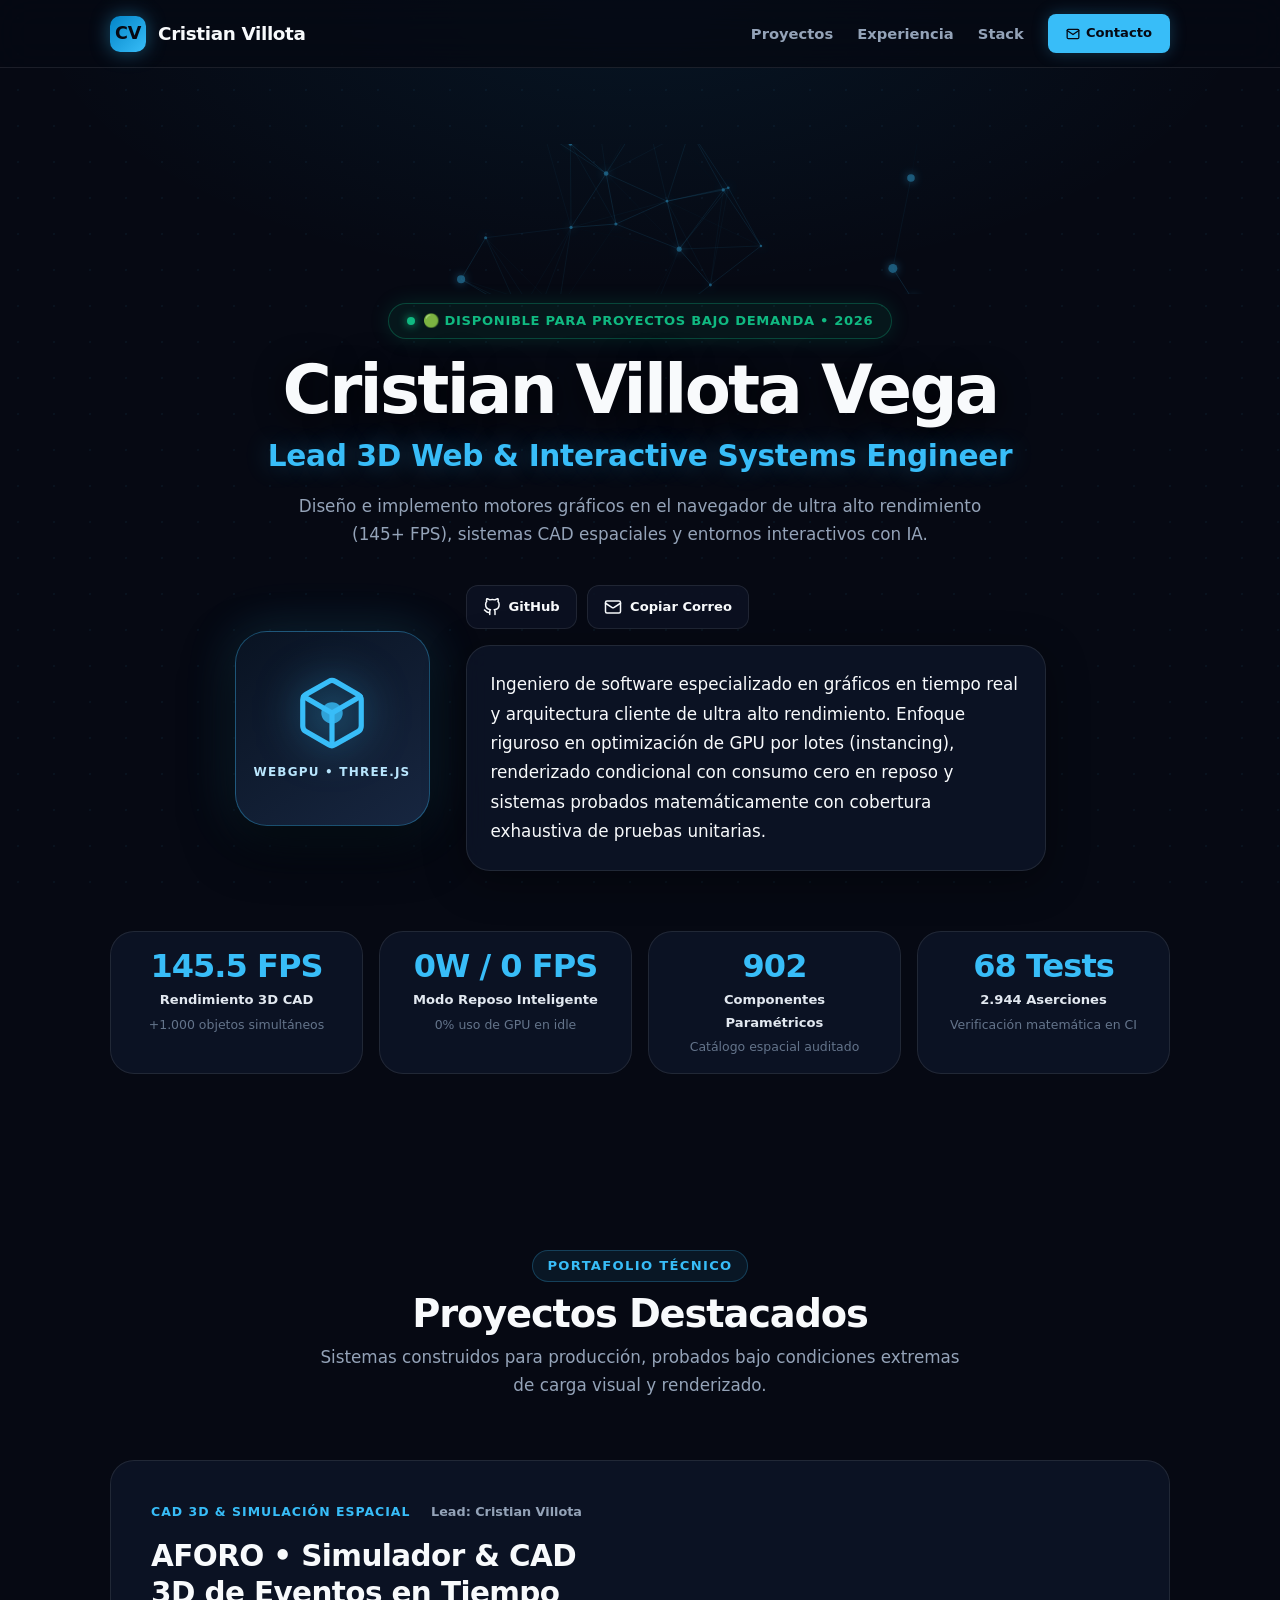
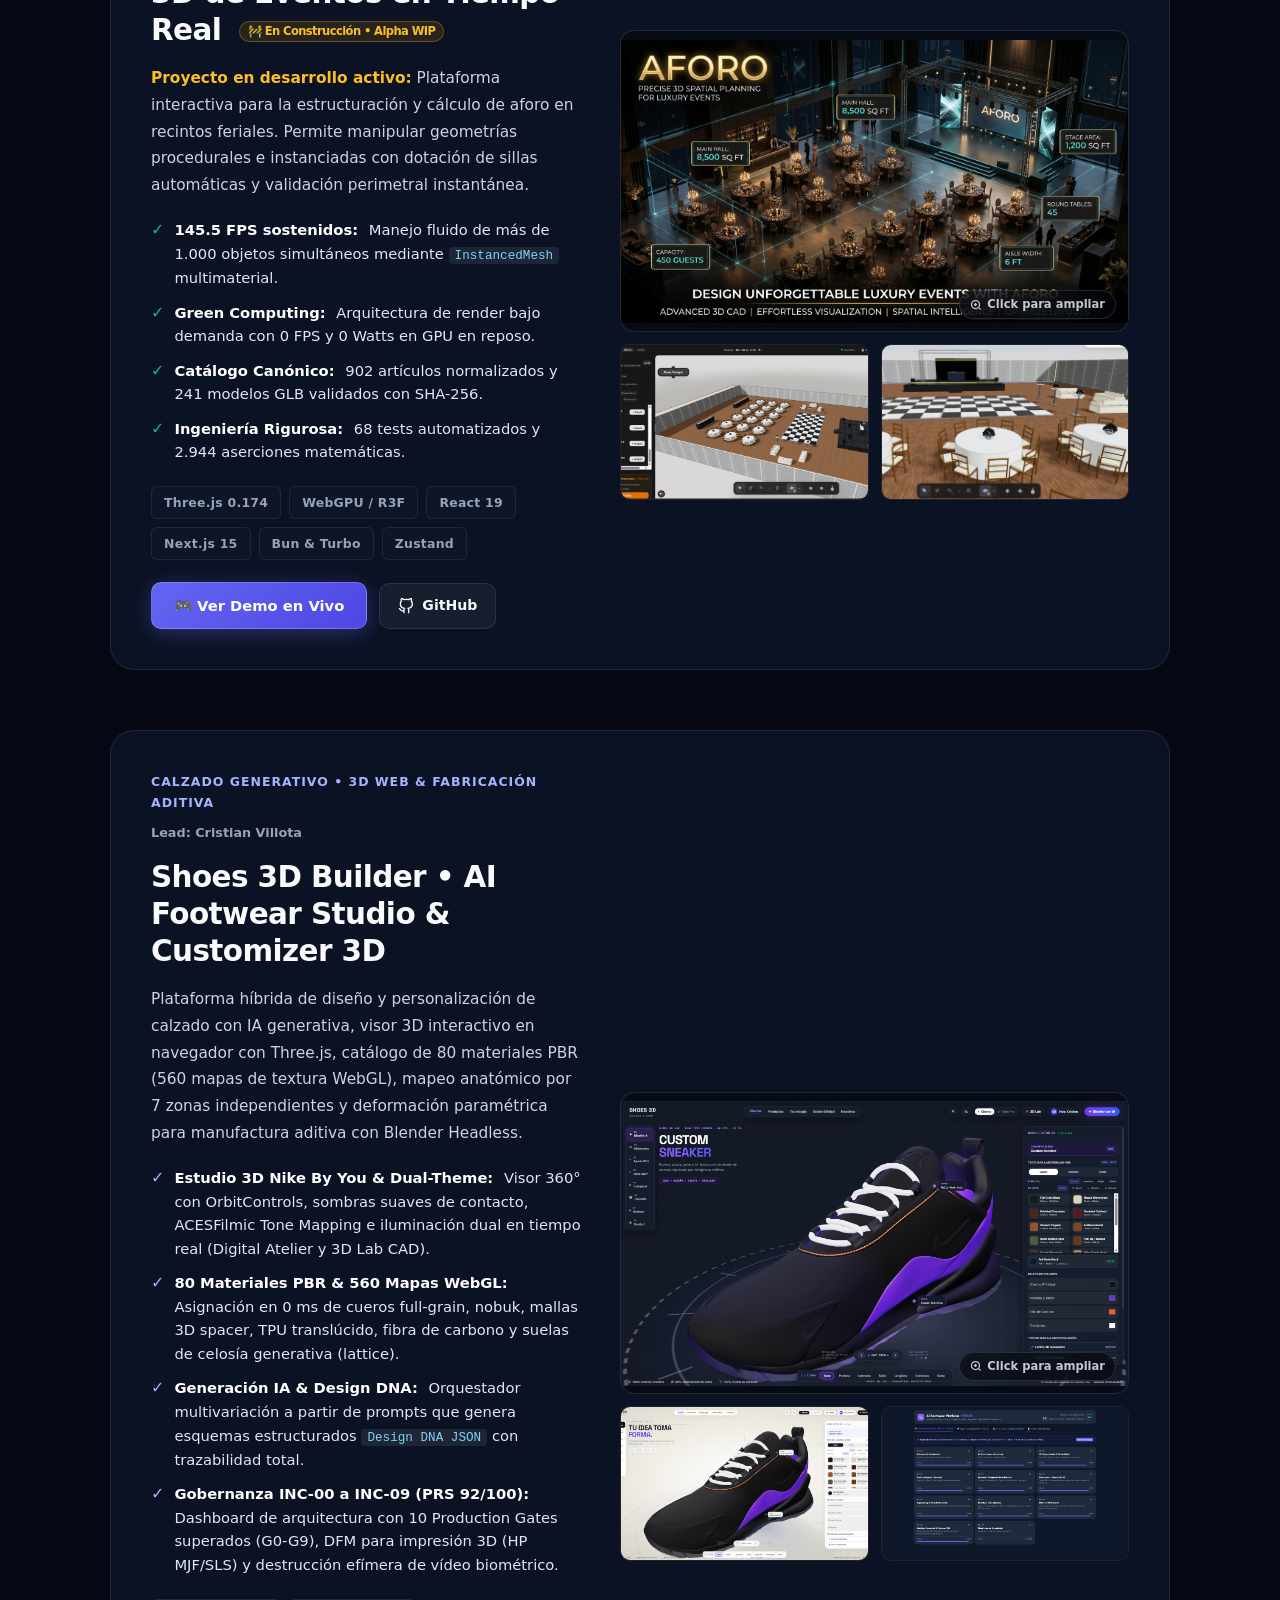
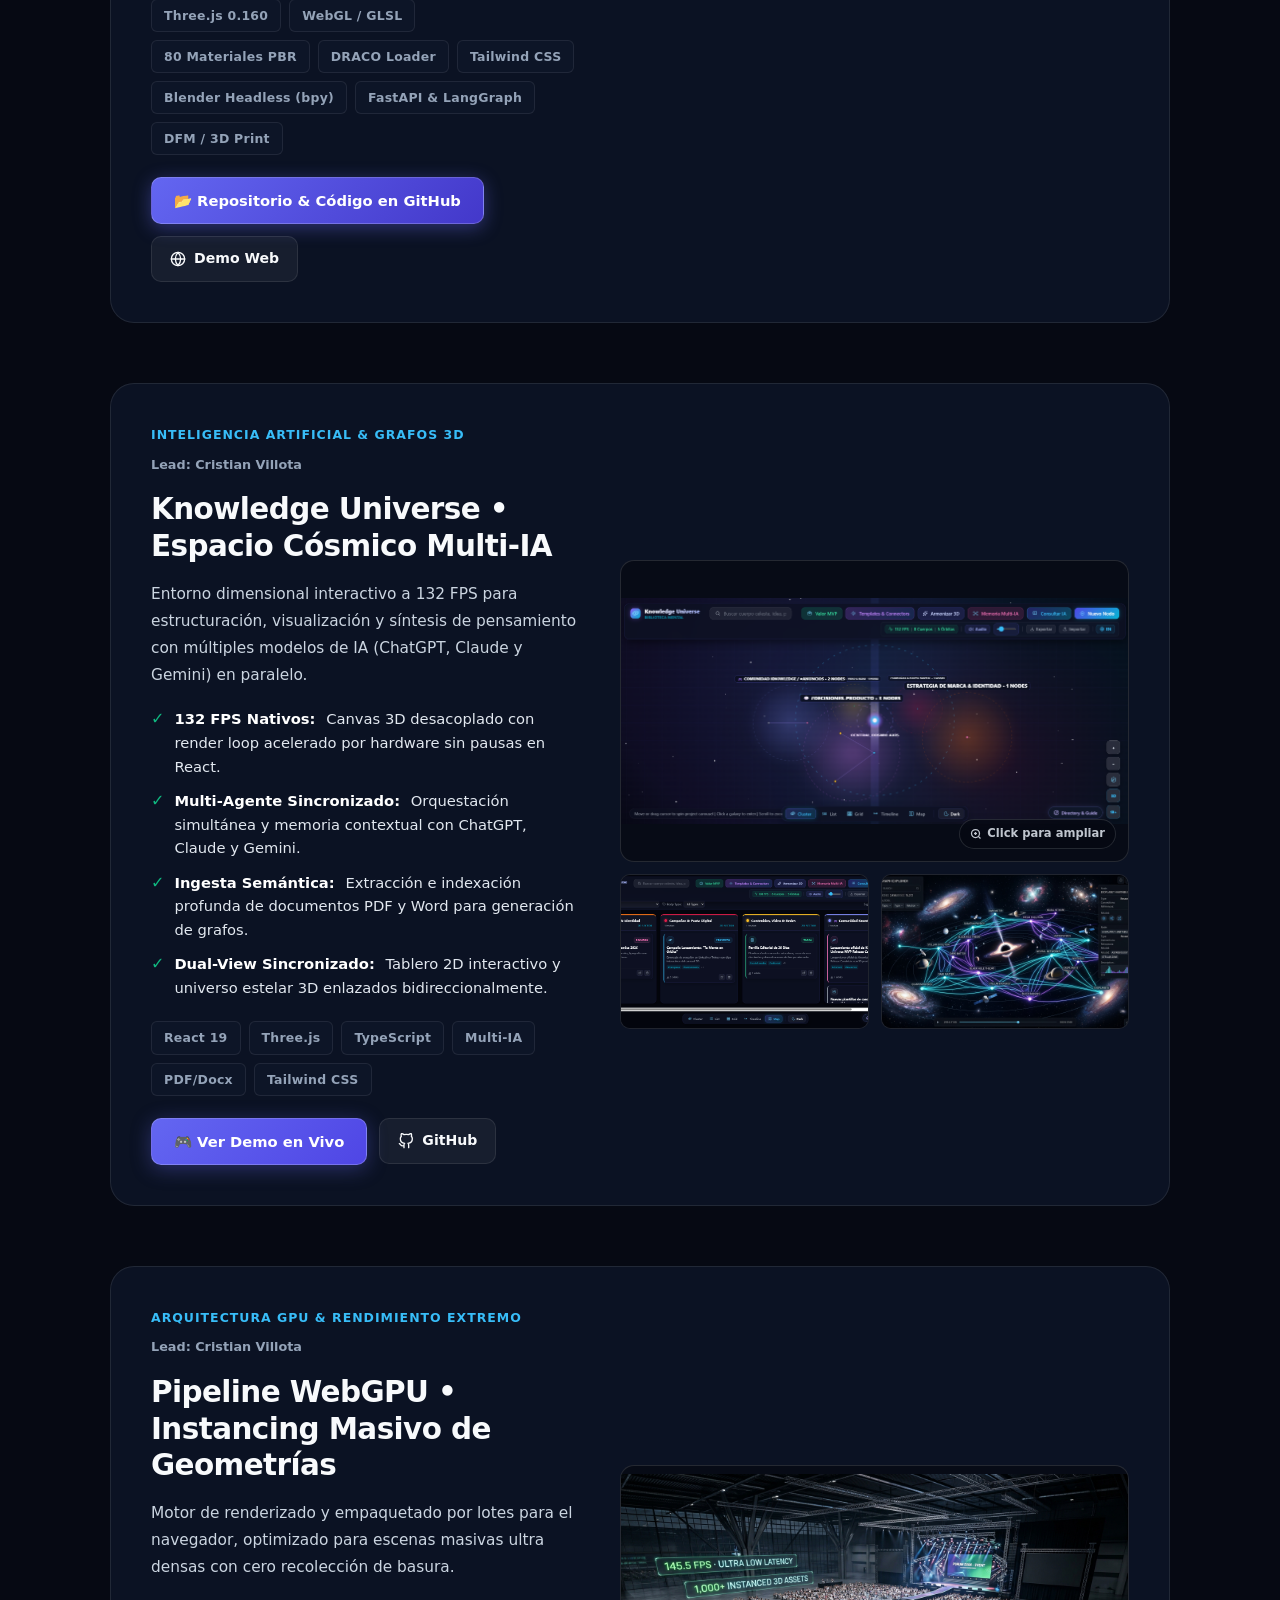
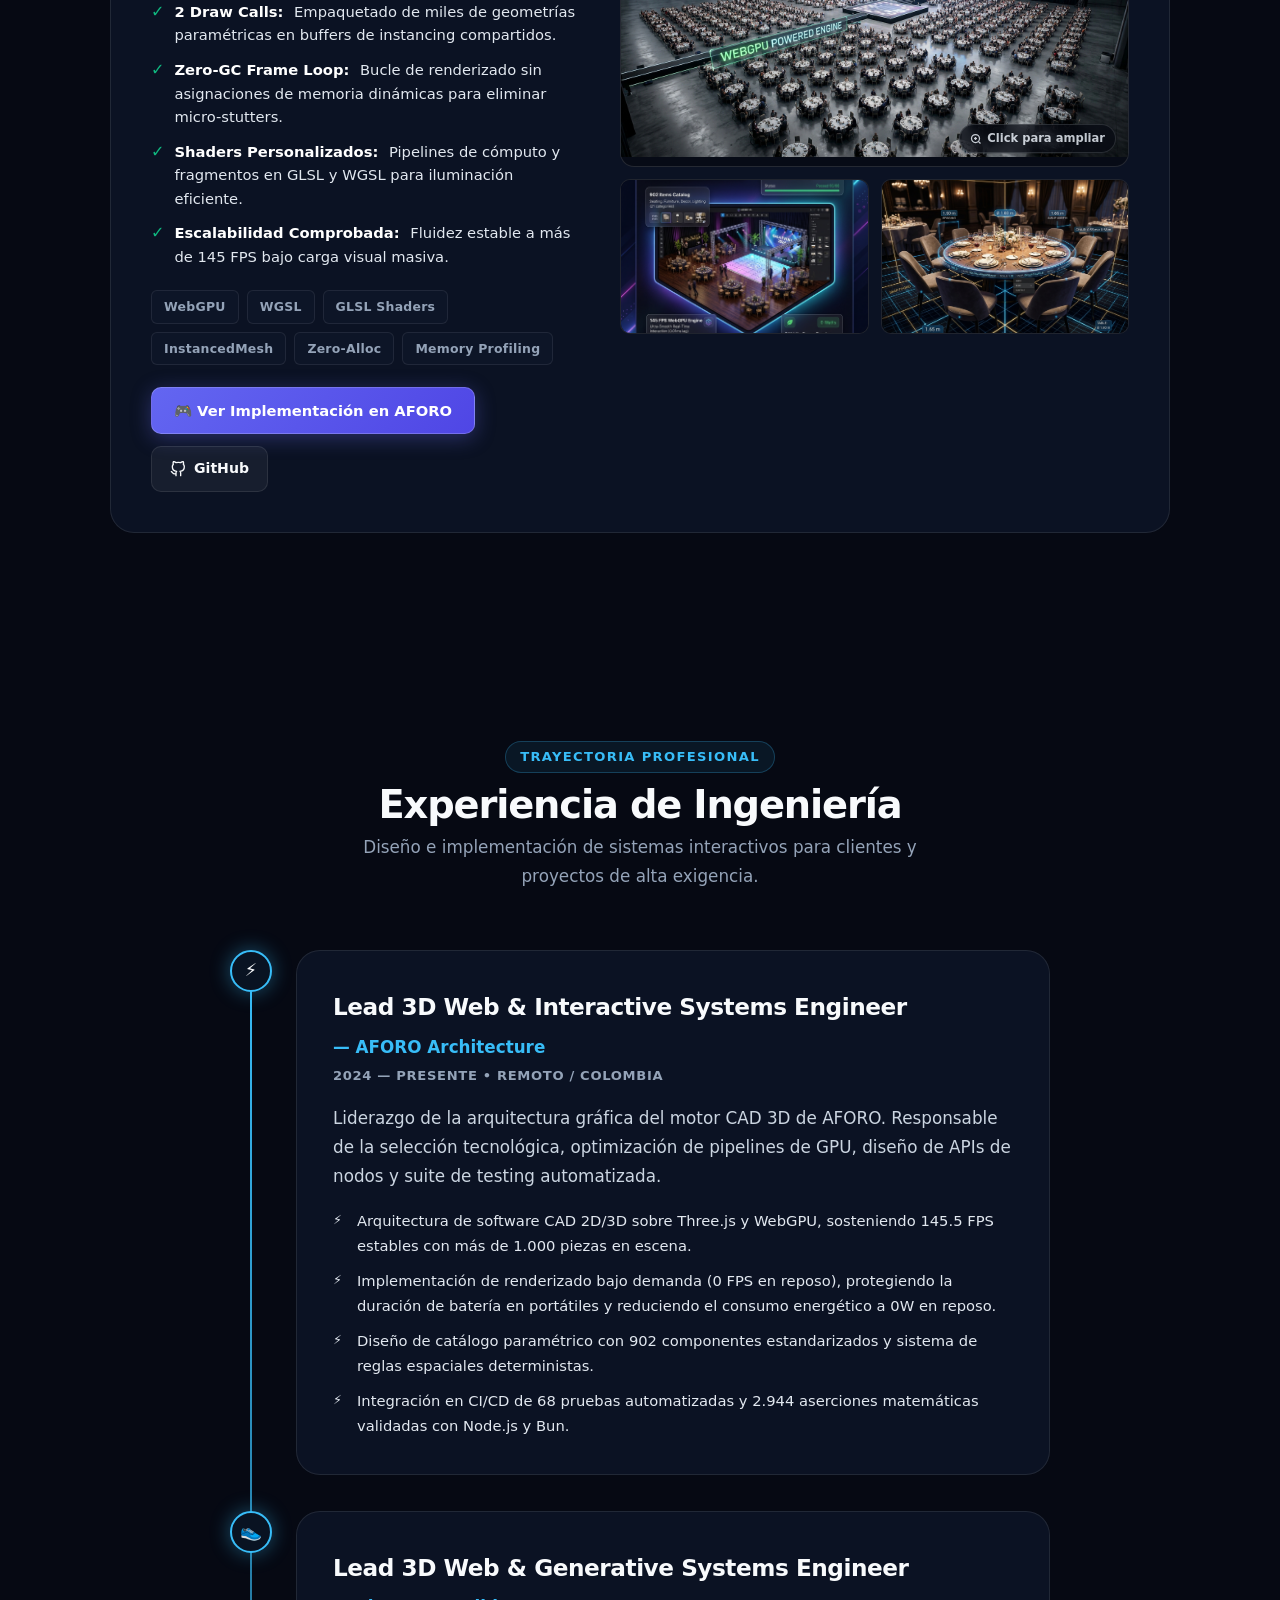
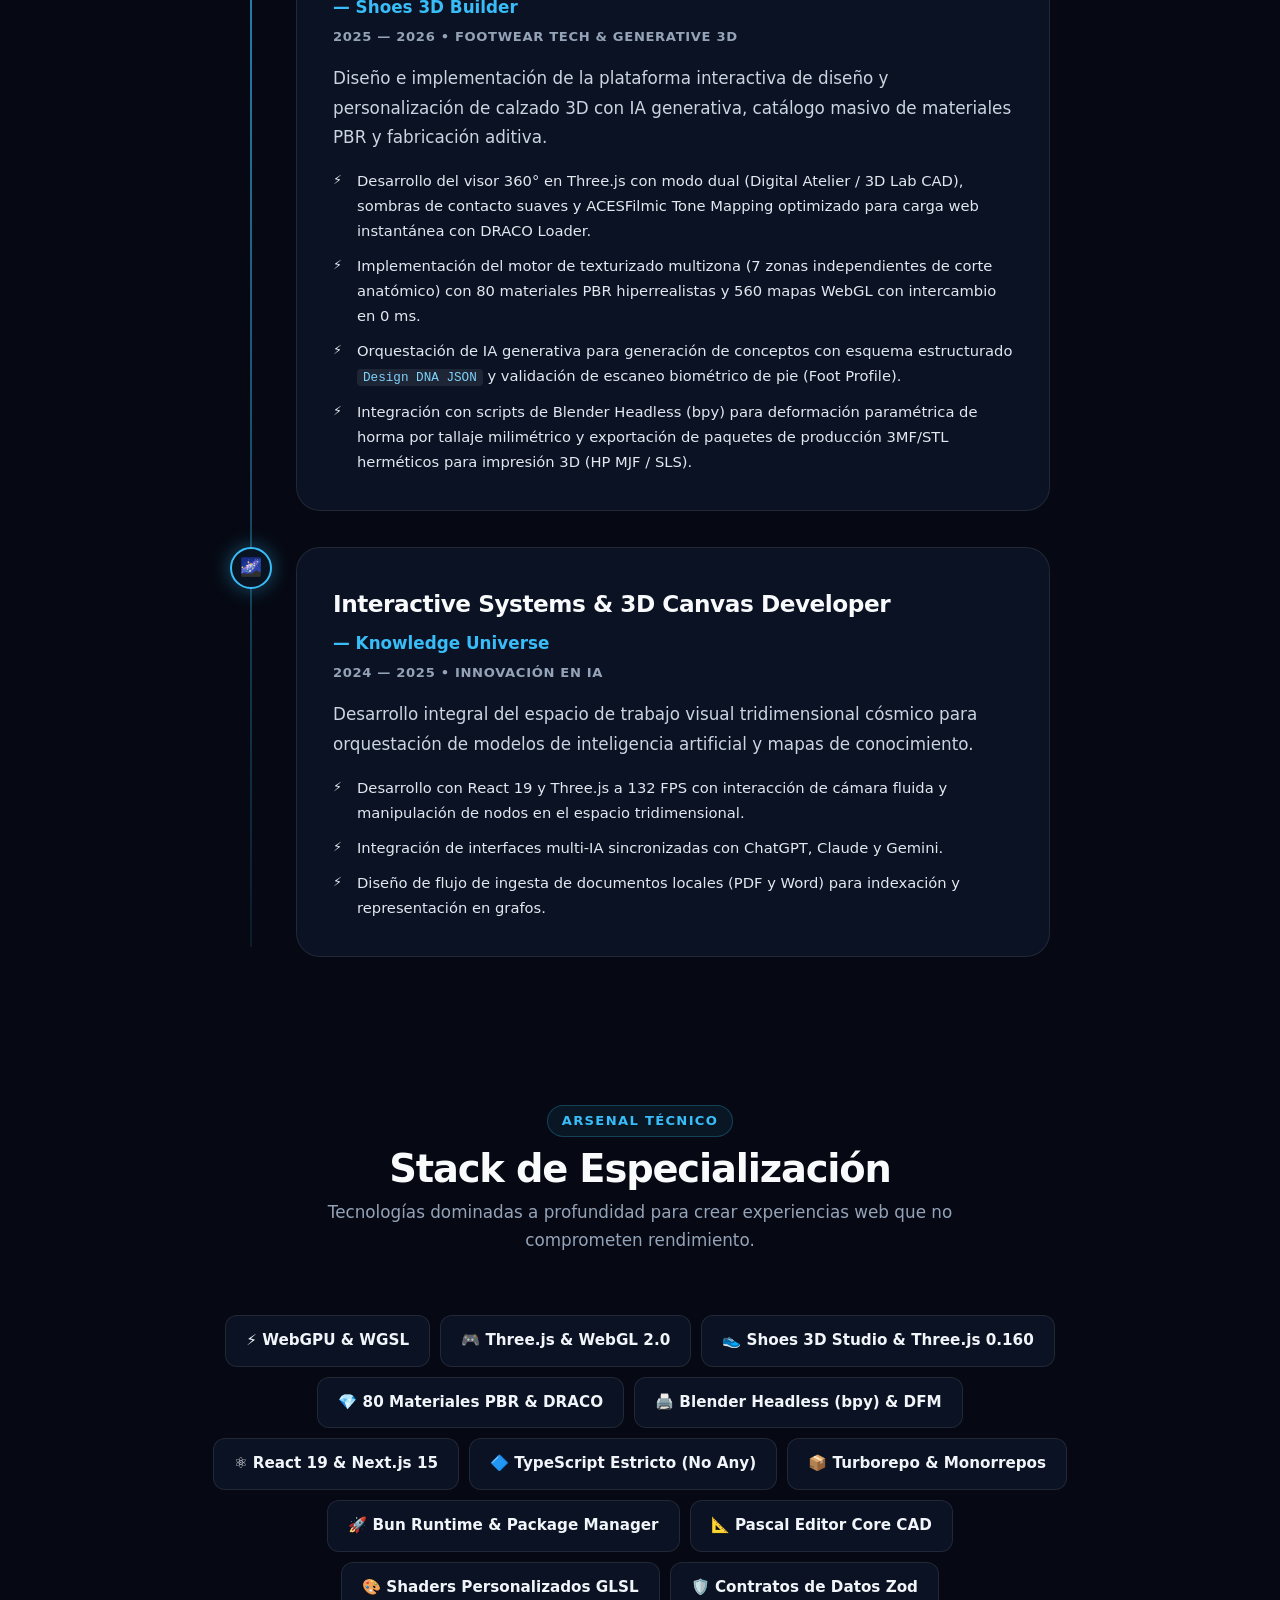
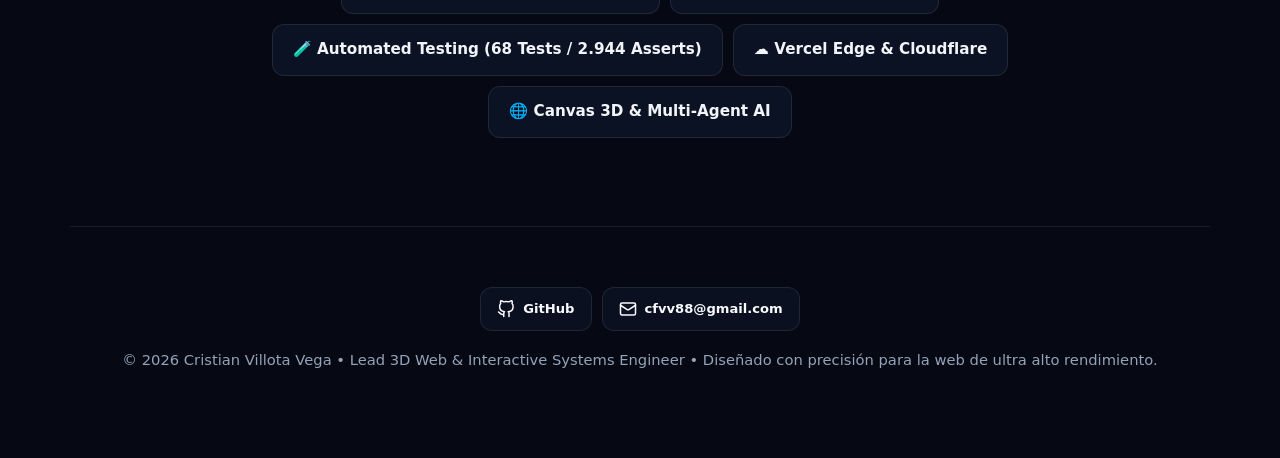
==== index.html @ 2b339cf7 "feat: anadir proyecto Shoes 3D Builder con galeria de capturas, especificaciones y timeline" ====
<!DOCTYPE html>
<html lang="es-CO">
<head>
  <meta charset="UTF-8" />
  <meta name="viewport" content="width=device-width, initial-scale=1.0" />
  <title>Cristian Villota Vega — Lead 3D Web &amp; Interactive Systems Engineer</title>
  <meta name="description" content="Portafolio de Cristian Villota Vega. Lead 3D Web &amp; Interactive Systems Engineer especializado en WebGPU, Three.js, React 19, motores CAD y renderizado de ultra alto rendimiento en el navegador." />
  
  <!-- Satoshi Font (Fontshare) -->
  <link rel="preconnect" href="https://api.fontshare.com" />
  <link href="https://api.fontshare.com/v2/css?f[]=satoshi@400,500,700,800,900&amp;display=swap" rel="stylesheet" />
  
  <link rel="stylesheet" href="style.css" />
</head>
<body>

  <!-- HEADER / NAVEGACIÓN -->
  <header class="site-header">
    <div class="nav-inner">
      <a href="#" class="nav-logo" aria-label="Inicio">
        <div class="nav-logo-box">CV</div>
        <span>Cristian Villota</span>
      </a>

      <button class="mobile-menu-btn" id="mobileMenuBtn" aria-label="Abrir menú de navegación" aria-expanded="false">
        <svg width="24" height="24" viewBox="0 0 24 24" fill="none" stroke="currentColor" stroke-width="2" stroke-linecap="round" stroke-linejoin="round">
          <line x1="3" y1="12" x2="21" y2="12"></line>
          <line x1="3" y1="6" x2="21" y2="6"></line>
          <line x1="3" y1="18" x2="21" y2="18"></line>
        </svg>
      </button>

      <nav class="nav-links" aria-label="Navegación principal">
        <a href="#proyectos" class="nav-link">Proyectos</a>
        <a href="#experiencia" class="nav-link">Experiencia</a>
        <a href="#stack" class="nav-link">Stack</a>
        <a href="#contacto" class="nav-cta-btn">
          <svg width="14" height="14" viewBox="0 0 24 24" fill="none" stroke="currentColor" stroke-width="2.2" stroke-linecap="round" stroke-linejoin="round">
            <path d="M4 4h16c1.1 0 2 .9 2 2v12c0 1.1-.9 2-2 2H4c-1.1 0-2-.9-2-2V6c0-1.1.9-2 2-2z"></path>
            <polyline points="22,6 12,13 2,6"></polyline>
          </svg>
          Contacto
        </a>
      </nav>
    </div>
  </header>

  <main>
    <!-- HERO SECTION CON CANVAS 3D INTERACTIVO -->
    <section class="hero" id="hero">
      <canvas class="hero-canvas" id="heroCanvas"></canvas>

      <div class="hero-text">
        <div class="hero-badge-pill">
          🟢 Disponible para proyectos bajo demanda &bull; 2026
        </div>

        <h1 class="hero-name">Cristian Villota Vega</h1>
        <p class="hero-title">Lead 3D Web &amp; Interactive Systems Engineer</p>
        <p class="hero-tagline">
          Diseño e implemento motores gráficos en el navegador de ultra alto rendimiento (145+ FPS), sistemas CAD espaciales y entornos interactivos con IA.
        </p>
      </div>

      <div class="hero-body">
        <div class="hero-avatar">
          <div class="avatar-graphic" title="Cristian Villota — WebGPU & Three.js Engineer">
            <svg viewBox="0 0 24 24" fill="none" stroke="currentColor" stroke-width="1.6" stroke-linecap="round" stroke-linejoin="round">
              <path d="M21 16V8a2 2 0 0 0-1-1.73l-7-4a2 2 0 0 0-2 0l-7 4A2 2 0 0 0 3 8v8a2 2 0 0 0 1 1.73l7 4a2 2 0 0 0 2 0l7-4A2 2 0 0 0 21 16z"></path>
              <polyline points="3.27 6.96 12 12.01 20.73 6.96"></polyline>
              <line x1="12" y1="22.08" x2="12" y2="12"></line>
              <circle cx="12" cy="12" r="2.5" fill="currentColor" opacity="0.8"></circle>
            </svg>
            <div class="avatar-badge">WebGPU &bull; Three.js</div>
          </div>
        </div>

        <div class="hero-aside">
          <div class="social-row">
            <a href="https://github.com/PkDuke" target="_blank" rel="noopener noreferrer" class="social-link" title="GitHub @PkDuke">
              <svg width="18" height="18" viewBox="0 0 24 24" fill="none" stroke="currentColor" stroke-width="2" stroke-linecap="round" stroke-linejoin="round">
                <path d="M9 19c-5 1.5-5-2.5-7-3m14 6v-3.87a3.37 3.37 0 0 0-.94-2.61c3.14-.35 6.44-1.54 6.44-7A5.44 5.44 0 0 0 20 4.77 5.07 5.07 0 0 0 19.91 1S18.73.65 16 2.48a13.38 13.38 0 0 0-7 0C6.27.65 5.09 1 5.09 1A5.07 5.07 0 0 0 5 4.77a5.44 5.44 0 0 0-1.5 3.78c0 5.42 3.3 6.61 6.44 7A3.37 3.37 0 0 0 9 18.13V22"></path>
              </svg>
              <span>GitHub</span>
            </a>

            <button class="social-link" id="copyEmailBtn" data-email="cfvv88@gmail.com" title="Copiar correo de Cristian">
              <svg width="18" height="18" viewBox="0 0 24 24" fill="none" stroke="currentColor" stroke-width="2" stroke-linecap="round" stroke-linejoin="round">
                <rect width="20" height="16" x="2" y="4" rx="2"></rect>
                <path d="m22 7-8.97 5.7a1.94 1.94 0 0 1-2.06 0L2 7"></path>
              </svg>
              <span>Copiar Correo</span>
            </button>
          </div>

          <div class="hero-card spotlight-card">
            Ingeniero de software especializado en gráficos en tiempo real y arquitectura cliente de ultra alto rendimiento. Enfoque riguroso en optimización de GPU por lotes (instancing), renderizado condicional con consumo cero en reposo y sistemas probados matemáticamente con cobertura exhaustiva de pruebas unitarias.
          </div>
        </div>
      </div>

      <!-- KPI METRICS TICKER -->
      <div class="metrics-bar">
        <div class="metric-card spotlight-card">
          <div class="metric-value">145.5 FPS</div>
          <div class="metric-label">Rendimiento 3D CAD</div>
          <div class="metric-sub">+1.000 objetos simultáneos</div>
        </div>

        <div class="metric-card spotlight-card">
          <div class="metric-value">0W / 0 FPS</div>
          <div class="metric-label">Modo Reposo Inteligente</div>
          <div class="metric-sub">0% uso de GPU en idle</div>
        </div>

        <div class="metric-card spotlight-card">
          <div class="metric-value">902</div>
          <div class="metric-label">Componentes Paramétricos</div>
          <div class="metric-sub">Catálogo espacial auditado</div>
        </div>

        <div class="metric-card spotlight-card">
          <div class="metric-value">68 Tests</div>
          <div class="metric-label">2.944 Aserciones</div>
          <div class="metric-sub">Verificación matemática en CI</div>
        </div>
      </div>
    </section>

    <!-- PROYECTOS SECTION -->
    <section class="projects" id="proyectos">
      <div class="section-header">
        <div class="section-tag">Portafolio Técnico</div>
        <h2 class="section-title">Proyectos Destacados</h2>
        <p class="section-subtitle">Sistemas construidos para producción, probados bajo condiciones extremas de carga visual y renderizado.</p>
      </div>

      <div class="showcase-container">
        <!-- PROYECTO 1: AFORO -->
        <article class="showcase-card spotlight-card">
          <div class="showcase-info">
            <div class="showcase-header">
              <span class="showcase-category">CAD 3D &amp; SIMULACIÓN ESPACIAL</span>
              <span class="showcase-lead">Lead: Cristian Villota</span>
            </div>

            <h3 class="showcase-title">
              AFORO &bull; Simulador &amp; CAD 3D de Eventos en Tiempo Real
              <span style="font-size: 0.72rem; font-weight: 700; color: #fbbf24; background: rgba(245, 158, 11, 0.12); border: 1px solid rgba(245, 158, 11, 0.35); padding: 2px 8px; border-radius: 9999px; margin-left: 8px; vertical-align: middle; display: inline-flex; align-items: center; gap: 4px;">🚧 En Construcción &bull; Alpha WIP</span>
            </h3>

            <p class="showcase-desc">
              <strong style="color: #fbbf24;">Proyecto en desarrollo activo:</strong> Plataforma interactiva para la estructuración y cálculo de aforo en recintos feriales. Permite manipular geometrías procedurales e instanciadas con dotación de sillas automáticas y validación perimetral instantánea.
            </p>

            <div class="showcase-specs">
              <div class="spec-row">
                <span class="spec-check">✓</span>
                <div class="spec-text">
                  <span class="spec-label">145.5 FPS sostenidos:</span> Manejo fluido de más de 1.000 objetos simultáneos mediante <code class="spec-code">InstancedMesh</code> multimaterial.
                </div>
              </div>
              <div class="spec-row">
                <span class="spec-check">✓</span>
                <div class="spec-text">
                  <span class="spec-label">Green Computing:</span> Arquitectura de render bajo demanda con 0 FPS y 0 Watts en GPU en reposo.
                </div>
              </div>
              <div class="spec-row">
                <span class="spec-check">✓</span>
                <div class="spec-text">
                  <span class="spec-label">Catálogo Canónico:</span> 902 artículos normalizados y 241 modelos GLB validados con SHA-256.
                </div>
              </div>
              <div class="spec-row">
                <span class="spec-check">✓</span>
                <div class="spec-text">
                  <span class="spec-label">Ingeniería Rigurosa:</span> 68 tests automatizados y 2.944 aserciones matemáticas.
                </div>
              </div>
            </div>

            <div class="showcase-badges">
              <span class="showcase-badge">Three.js 0.174</span>
              <span class="showcase-badge">WebGPU / R3F</span>
              <span class="showcase-badge">React 19</span>
              <span class="showcase-badge">Next.js 15</span>
              <span class="showcase-badge">Bun &amp; Turbo</span>
              <span class="showcase-badge">Zustand</span>
            </div>

            <div class="showcase-actions">
              <a href="https://aforo-web-azure.vercel.app/" target="_blank" rel="noopener noreferrer" class="btn-demo-glow">
                🎮 Ver Demo en Vivo
              </a>
              <a href="https://github.com/PkDuke/aforo" target="_blank" rel="noopener noreferrer" class="btn-github-subtle">
                <svg width="16" height="16" viewBox="0 0 24 24" fill="none" stroke="currentColor" stroke-width="2" stroke-linecap="round" stroke-linejoin="round"><path d="M9 19c-5 1.5-5-2.5-7-3m14 6v-3.87a3.37 3.37 0 0 0-.94-2.61c3.14-.35 6.44-1.54 6.44-7A5.44 5.44 0 0 0 20 4.77 5.07 5.07 0 0 0 19.91 1S18.73.65 16 2.48a13.38 13.38 0 0 0-7 0C6.27.65 5.09 1 5.09 1A5.07 5.07 0 0 0 5 4.77a5.44 5.44 0 0 0-1.5 3.78c0 5.42 3.3 6.61 6.44 7A3.37 3.37 0 0 0 9 18.13V22"></path></svg>
                GitHub
              </a>
            </div>
          </div>

          <div class="showcase-gallery">
            <div class="gallery-main-wrap">
              <img src="assets/01-aforo-banner-principal.jpg" alt="AFORO — Precise 3D Spatial Planning for Luxury Events" class="gallery-main-img zoomable-image" loading="lazy" />
              <div class="zoom-overlay-hint">
                <svg width="12" height="12" viewBox="0 0 24 24" fill="none" stroke="currentColor" stroke-width="2.5"><circle cx="11" cy="11" r="8"></circle><line x1="21" y1="21" x2="16.65" y2="16.65"></line><line x1="11" y1="8" x2="11" y2="14"></line><line x1="8" y1="11" x2="14" y2="11"></line></svg>
                Click para ampliar
              </div>
            </div>

            <div class="gallery-sub-grid">
              <div class="gallery-sub-wrap">
                <img src="assets/aforo-cad-full-venue-ui.jpg" alt="AFORO — Editor CAD 3D Vista General" class="gallery-sub-img zoomable-image" loading="lazy" />
              </div>
              <div class="gallery-sub-wrap">
                <img src="assets/aforo-cad-closeup-stage.jpg" alt="AFORO — Montaje de Escenario y Mesas Banquete" class="gallery-sub-img zoomable-image" loading="lazy" />
              </div>
            </div>
          </div>
        </article>

        <!-- PROYECTO 2: SHOES 3D BUILDER -->
        <article class="showcase-card spotlight-card">
          <div class="showcase-info">
            <div class="showcase-header">
              <span class="showcase-category" style="color: #a5b4fc;">CALZADO GENERATIVO &bull; 3D WEB &amp; FABRICACIÓN ADITIVA</span>
              <span class="showcase-lead">Lead: Cristian Villota</span>
            </div>

            <h3 class="showcase-title">
              Shoes 3D Builder &bull; AI Footwear Studio &amp; Customizer 3D
            </h3>

            <p class="showcase-desc">
              Plataforma híbrida de diseño y personalización de calzado con IA generativa, visor 3D interactivo en navegador con Three.js, catálogo de 80 materiales PBR (560 mapas de textura WebGL), mapeo anatómico por 7 zonas independientes y deformación paramétrica para manufactura aditiva con Blender Headless.
            </p>

            <div class="showcase-specs">
              <div class="spec-row">
                <span class="spec-check" style="color: #a5b4fc;">✓</span>
                <div class="spec-text">
                  <span class="spec-label">Estudio 3D Nike By You &amp; Dual-Theme:</span> Visor 360° con OrbitControls, sombras suaves de contacto, ACESFilmic Tone Mapping e iluminación dual en tiempo real (Digital Atelier y 3D Lab CAD).
                </div>
              </div>
              <div class="spec-row">
                <span class="spec-check" style="color: #a5b4fc;">✓</span>
                <div class="spec-text">
                  <span class="spec-label">80 Materiales PBR &amp; 560 Mapas WebGL:</span> Asignación en 0 ms de cueros full-grain, nobuk, mallas 3D spacer, TPU translúcido, fibra de carbono y suelas de celosía generativa (lattice).
                </div>
              </div>
              <div class="spec-row">
                <span class="spec-check" style="color: #a5b4fc;">✓</span>
                <div class="spec-text">
                  <span class="spec-label">Generación IA &amp; Design DNA:</span> Orquestador multivariación a partir de prompts que genera esquemas estructurados <code class="spec-code">Design DNA JSON</code> con trazabilidad total.
                </div>
              </div>
              <div class="spec-row">
                <span class="spec-check" style="color: #a5b4fc;">✓</span>
                <div class="spec-text">
                  <span class="spec-label">Gobernanza INC-00 a INC-09 (PRS 92/100):</span> Dashboard de arquitectura con 10 Production Gates superados (G0-G9), DFM para impresión 3D (HP MJF/SLS) y destrucción efímera de vídeo biométrico.
                </div>
              </div>
            </div>

            <div class="showcase-badges">
              <span class="showcase-badge">Three.js 0.160</span>
              <span class="showcase-badge">WebGL / GLSL</span>
              <span class="showcase-badge">80 Materiales PBR</span>
              <span class="showcase-badge">DRACO Loader</span>
              <span class="showcase-badge">Tailwind CSS</span>
              <span class="showcase-badge">Blender Headless (bpy)</span>
              <span class="showcase-badge">FastAPI &amp; LangGraph</span>
              <span class="showcase-badge">DFM / 3D Print</span>
            </div>

            <div class="showcase-actions">
              <a href="https://github.com/PkDuke/Shoes-3D-Buider" target="_blank" rel="noopener noreferrer" class="btn-demo-glow" style="background: linear-gradient(135deg, #6366f1 0%, #4338ca 100%); box-shadow: 0 4px 18px rgba(99, 102, 241, 0.4);">
                📂 Repositorio &amp; Código en GitHub
              </a>
              <a href="https://pkduke.github.io/Shoes-3D-Buider/" target="_blank" rel="noopener noreferrer" class="btn-github-subtle">
                <svg width="16" height="16" viewBox="0 0 24 24" fill="none" stroke="currentColor" stroke-width="2" stroke-linecap="round" stroke-linejoin="round"><circle cx="12" cy="12" r="10"></circle><line x1="2" y1="12" x2="22" y2="12"></line><path d="M12 2a15.3 15.3 0 0 1 4 10 15.3 15.3 0 0 1-4 10 15.3 15.3 0 0 1-4-10 15.3 15.3 0 0 1 4-10z"></path></svg>
                Demo Web
              </a>
            </div>
          </div>

          <div class="showcase-gallery">
            <div class="gallery-main-wrap">
              <img src="assets/shoes-builder-dark-lab.png" alt="Shoes 3D Builder — Modo Editor 3D Lab CAD con Materiales PBR e Iluminación Neón" class="gallery-main-img zoomable-image" loading="lazy" />
              <div class="zoom-overlay-hint">
                <svg width="12" height="12" viewBox="0 0 24 24" fill="none" stroke="currentColor" stroke-width="2.5"><circle cx="11" cy="11" r="8"></circle><line x1="21" y1="21" x2="16.65" y2="16.65"></line><line x1="11" y1="8" x2="11" y2="14"></line><line x1="8" y1="11" x2="14" y2="11"></line></svg>
                Click para ampliar
              </div>
            </div>

            <div class="gallery-sub-grid">
              <div class="gallery-sub-wrap">
                <img src="assets/shoes-builder-studio.png" alt="Shoes 3D Builder — Digital Atelier Luxury 3D Studio con Mapeo de Zonas" class="gallery-sub-img zoomable-image" loading="lazy" />
              </div>
              <div class="gallery-sub-wrap">
                <img src="assets/shoes-builder-dashboard.png" alt="Shoes 3D Builder — Dashboard de Gobernanza, Incrementos y Production Gates (PRS 92/100)" class="gallery-sub-img zoomable-image" loading="lazy" />
              </div>
            </div>
          </div>
        </article>

        <!-- PROYECTO 3: KNOWLEDGE UNIVERSE -->
        <article class="showcase-card spotlight-card">
          <div class="showcase-info">
            <div class="showcase-header">
              <span class="showcase-category">INTELIGENCIA ARTIFICIAL &amp; GRAFOS 3D</span>
              <span class="showcase-lead">Lead: Cristian Villota</span>
            </div>

            <h3 class="showcase-title">
              Knowledge Universe &bull; Espacio Cósmico Multi-IA
            </h3>

            <p class="showcase-desc">
              Entorno dimensional interactivo a 132 FPS para estructuración, visualización y síntesis de pensamiento con múltiples modelos de IA (ChatGPT, Claude y Gemini) en paralelo.
            </p>

            <div class="showcase-specs">
              <div class="spec-row">
                <span class="spec-check">✓</span>
                <div class="spec-text">
                  <span class="spec-label">132 FPS Nativos:</span> Canvas 3D desacoplado con render loop acelerado por hardware sin pausas en React.
                </div>
              </div>
              <div class="spec-row">
                <span class="spec-check">✓</span>
                <div class="spec-text">
                  <span class="spec-label">Multi-Agente Sincronizado:</span> Orquestación simultánea y memoria contextual con ChatGPT, Claude y Gemini.
                </div>
              </div>
              <div class="spec-row">
                <span class="spec-check">✓</span>
                <div class="spec-text">
                  <span class="spec-label">Ingesta Semántica:</span> Extracción e indexación profunda de documentos PDF y Word para generación de grafos.
                </div>
              </div>
              <div class="spec-row">
                <span class="spec-check">✓</span>
                <div class="spec-text">
                  <span class="spec-label">Dual-View Sincronizado:</span> Tablero 2D interactivo y universo estelar 3D enlazados bidireccionalmente.
                </div>
              </div>
            </div>

            <div class="showcase-badges">
              <span class="showcase-badge">React 19</span>
              <span class="showcase-badge">Three.js</span>
              <span class="showcase-badge">TypeScript</span>
              <span class="showcase-badge">Multi-IA</span>
              <span class="showcase-badge">PDF/Docx</span>
              <span class="showcase-badge">Tailwind CSS</span>
            </div>

            <div class="showcase-actions">
              <a href="https://knowledge-universe-mvp.vercel.app/" target="_blank" rel="noopener noreferrer" class="btn-demo-glow">
                🎮 Ver Demo en Vivo
              </a>
              <a href="https://github.com/PkDuke/Knowledge-Universe-MVP" target="_blank" rel="noopener noreferrer" class="btn-github-subtle">
                <svg width="16" height="16" viewBox="0 0 24 24" fill="none" stroke="currentColor" stroke-width="2" stroke-linecap="round" stroke-linejoin="round"><path d="M9 19c-5 1.5-5-2.5-7-3m14 6v-3.87a3.37 3.37 0 0 0-.94-2.61c3.14-.35 6.44-1.54 6.44-7A5.44 5.44 0 0 0 20 4.77 5.07 5.07 0 0 0 19.91 1S18.73.65 16 2.48a13.38 13.38 0 0 0-7 0C6.27.65 5.09 1 5.09 1A5.07 5.07 0 0 0 5 4.77a5.44 5.44 0 0 0-1.5 3.78c0 5.42 3.3 6.61 6.44 7A3.37 3.37 0 0 0 9 18.13V22"></path></svg>
                GitHub
              </a>
            </div>
          </div>

          <div class="showcase-gallery">
            <div class="gallery-main-wrap">
              <img src="assets/knowledge-universe-cosmic-ui.png" alt="Knowledge Universe — Universo Cósmico 3D y Agentes Multi-IA" class="gallery-main-img zoomable-image" loading="lazy" />
              <div class="zoom-overlay-hint">
                <svg width="12" height="12" viewBox="0 0 24 24" fill="none" stroke="currentColor" stroke-width="2.5"><circle cx="11" cy="11" r="8"></circle><line x1="21" y1="21" x2="16.65" y2="16.65"></line><line x1="11" y1="8" x2="11" y2="14"></line><line x1="8" y1="11" x2="14" y2="11"></line></svg>
                Click para ampliar
              </div>
            </div>

            <div class="gallery-sub-grid">
              <div class="gallery-sub-wrap">
                <img src="assets/knowledge-universe-2d-board.png" alt="Knowledge Universe — Tablero 2D Interactivo Sincronizado" class="gallery-sub-img zoomable-image" loading="lazy" />
              </div>
              <div class="gallery-sub-wrap">
                <img src="assets/02-knowledge-universe-banner.jpg" alt="Knowledge Universe — Espacio Dimensional de Trabajo" class="gallery-sub-img zoomable-image" loading="lazy" />
              </div>
            </div>
          </div>
        </article>

        <!-- PROYECTO 3: PIPELINE WEBGPU -->
        <article class="showcase-card spotlight-card">
          <div class="showcase-info">
            <div class="showcase-header">
              <span class="showcase-category">ARQUITECTURA GPU &amp; RENDIMIENTO EXTREMO</span>
              <span class="showcase-lead">Lead: Cristian Villota</span>
            </div>

            <h3 class="showcase-title">
              Pipeline WebGPU &bull; Instancing Masivo de Geometrías
            </h3>

            <p class="showcase-desc">
              Motor de renderizado y empaquetado por lotes para el navegador, optimizado para escenas masivas ultra densas con cero recolección de basura.
            </p>

            <div class="showcase-specs">
              <div class="spec-row">
                <span class="spec-check">✓</span>
                <div class="spec-text">
                  <span class="spec-label">2 Draw Calls:</span> Empaquetado de miles de geometrías paramétricas en buffers de instancing compartidos.
                </div>
              </div>
              <div class="spec-row">
                <span class="spec-check">✓</span>
                <div class="spec-text">
                  <span class="spec-label">Zero-GC Frame Loop:</span> Bucle de renderizado sin asignaciones de memoria dinámicas para eliminar micro-stutters.
                </div>
              </div>
              <div class="spec-row">
                <span class="spec-check">✓</span>
                <div class="spec-text">
                  <span class="spec-label">Shaders Personalizados:</span> Pipelines de cómputo y fragmentos en GLSL y WGSL para iluminación eficiente.
                </div>
              </div>
              <div class="spec-row">
                <span class="spec-check">✓</span>
                <div class="spec-text">
                  <span class="spec-label">Escalabilidad Comprobada:</span> Fluidez estable a más de 145 FPS bajo carga visual masiva.
                </div>
              </div>
            </div>

            <div class="showcase-badges">
              <span class="showcase-badge">WebGPU</span>
              <span class="showcase-badge">WGSL</span>
              <span class="showcase-badge">GLSL Shaders</span>
              <span class="showcase-badge">InstancedMesh</span>
              <span class="showcase-badge">Zero-Alloc</span>
              <span class="showcase-badge">Memory Profiling</span>
            </div>

            <div class="showcase-actions">
              <a href="https://aforo-web-azure.vercel.app/" target="_blank" rel="noopener noreferrer" class="btn-demo-glow">
                🎮 Ver Implementación en AFORO
              </a>
              <a href="https://github.com/PkDuke/aforo" target="_blank" rel="noopener noreferrer" class="btn-github-subtle">
                <svg width="16" height="16" viewBox="0 0 24 24" fill="none" stroke="currentColor" stroke-width="2" stroke-linecap="round" stroke-linejoin="round"><path d="M9 19c-5 1.5-5-2.5-7-3m14 6v-3.87a3.37 3.37 0 0 0-.94-2.61c3.14-.35 6.44-1.54 6.44-7A5.44 5.44 0 0 0 20 4.77 5.07 5.07 0 0 0 19.91 1S18.73.65 16 2.48a13.38 13.38 0 0 0-7 0C6.27.65 5.09 1 5.09 1A5.07 5.07 0 0 0 5 4.77a5.44 5.44 0 0 0-1.5 3.78c0 5.42 3.3 6.61 6.44 7A3.37 3.37 0 0 0 9 18.13V22"></path></svg>
                GitHub
              </a>
            </div>
          </div>

          <div class="showcase-gallery">
            <div class="gallery-main-wrap">
              <img src="assets/03-aforo-rendimiento-masivo-1000-objetos.jpg" alt="Pipeline WebGPU — Benchmark +1.000 Objetos a 145.5 FPS" class="gallery-main-img zoomable-image" loading="lazy" />
              <div class="zoom-overlay-hint">
                <svg width="12" height="12" viewBox="0 0 24 24" fill="none" stroke="currentColor" stroke-width="2.5"><circle cx="11" cy="11" r="8"></circle><line x1="21" y1="21" x2="16.65" y2="16.65"></line><line x1="11" y1="8" x2="11" y2="14"></line><line x1="8" y1="11" x2="14" y2="11"></line></svg>
                Click para ampliar
              </div>
            </div>

            <div class="gallery-sub-grid">
              <div class="gallery-sub-wrap">
                <img src="assets/04-aforo-showcase-social-kpis.jpg" alt="Pipeline WebGPU — Telemetría de Rendimiento y Memoria" class="gallery-sub-img zoomable-image" loading="lazy" />
              </div>
              <div class="gallery-sub-wrap">
                <img src="assets/02-aforo-colocacion-precision-cad.jpg" alt="Pipeline WebGPU — Precisión Espacial y Memoria Compartida" class="gallery-sub-img zoomable-image" loading="lazy" />
              </div>
            </div>
          </div>
        </article>
      </div>
    </section>

    <!-- EXPERIENCIA SECTION (TIMELINE) -->
    <section class="experience" id="experiencia">
      <div class="section-header">
        <div class="section-tag">Trayectoria Profesional</div>
        <h2 class="section-title">Experiencia de Ingeniería</h2>
        <p class="section-subtitle">Diseño e implementación de sistemas interactivos para clientes y proyectos de alta exigencia.</p>
      </div>

      <div class="exp-timeline">
        <!-- ITEM 1 -->
        <div class="timeline-item">
          <div class="timeline-dot">⚡</div>
          <div class="timeline-content spotlight-card">
            <div class="exp-header">
              <span class="exp-role">Lead 3D Web &amp; Interactive Systems Engineer</span>
              <span class="exp-company">— AFORO Architecture</span>
            </div>
            <p class="exp-dates">2024 — Presente &bull; Remoto / Colombia</p>

            <p class="exp-intro">
              Liderazgo de la arquitectura gráfica del motor CAD 3D de AFORO. Responsable de la selección tecnológica, optimización de pipelines de GPU, diseño de APIs de nodos y suite de testing automatizada.
            </p>

            <ul class="exp-list">
              <li>Arquitectura de software CAD 2D/3D sobre Three.js y WebGPU, sosteniendo 145.5 FPS estables con más de 1.000 piezas en escena.</li>
              <li>Implementación de renderizado bajo demanda (0 FPS en reposo), protegiendo la duración de batería en portátiles y reduciendo el consumo energético a 0W en reposo.</li>
              <li>Diseño de catálogo paramétrico con 902 componentes estandarizados y sistema de reglas espaciales deterministas.</li>
              <li>Integración en CI/CD de 68 pruebas automatizadas y 2.944 aserciones matemáticas validadas con Node.js y Bun.</li>
            </ul>
          </div>
        </div>

        <!-- ITEM 2: SHOES 3D BUILDER -->
        <div class="timeline-item">
          <div class="timeline-dot">👟</div>
          <div class="timeline-content spotlight-card">
            <div class="exp-header">
              <span class="exp-role">Lead 3D Web &amp; Generative Systems Engineer</span>
              <span class="exp-company">— Shoes 3D Builder</span>
            </div>
            <p class="exp-dates">2025 — 2026 &bull; Footwear Tech &amp; Generative 3D</p>

            <p class="exp-intro">
              Diseño e implementación de la plataforma interactiva de diseño y personalización de calzado 3D con IA generativa, catálogo masivo de materiales PBR y fabricación aditiva.
            </p>

            <ul class="exp-list">
              <li>Desarrollo del visor 360° en Three.js con modo dual (Digital Atelier / 3D Lab CAD), sombras de contacto suaves y ACESFilmic Tone Mapping optimizado para carga web instantánea con DRACO Loader.</li>
              <li>Implementación del motor de texturizado multizona (7 zonas independientes de corte anatómico) con 80 materiales PBR hiperrealistas y 560 mapas WebGL con intercambio en 0 ms.</li>
              <li>Orquestación de IA generativa para generación de conceptos con esquema estructurado <code class="spec-code">Design DNA JSON</code> y validación de escaneo biométrico de pie (Foot Profile).</li>
              <li>Integración con scripts de Blender Headless (bpy) para deformación paramétrica de horma por tallaje milimétrico y exportación de paquetes de producción 3MF/STL herméticos para impresión 3D (HP MJF / SLS).</li>
            </ul>
          </div>
        </div>

        <!-- ITEM 3 -->
        <div class="timeline-item">
          <div class="timeline-dot">🌌</div>
          <div class="timeline-content spotlight-card">
            <div class="exp-header">
              <span class="exp-role">Interactive Systems &amp; 3D Canvas Developer</span>
              <span class="exp-company">— Knowledge Universe</span>
            </div>
            <p class="exp-dates">2024 — 2025 &bull; Innovación en IA</p>

            <p class="exp-intro">
              Desarrollo integral del espacio de trabajo visual tridimensional cósmico para orquestación de modelos de inteligencia artificial y mapas de conocimiento.
            </p>

            <ul class="exp-list">
              <li>Desarrollo con React 19 y Three.js a 132 FPS con interacción de cámara fluida y manipulación de nodos en el espacio tridimensional.</li>
              <li>Integración de interfaces multi-IA sincronizadas con ChatGPT, Claude y Gemini.</li>
              <li>Diseño de flujo de ingesta de documentos locales (PDF y Word) para indexación y representación en grafos.</li>
            </ul>
          </div>
        </div>
      </div>
    </section>

    <!-- STACK SECTION -->
    <section class="stack" id="stack">
      <div class="section-header">
        <div class="section-tag">Arsenal Técnico</div>
        <h2 class="section-title">Stack de Especialización</h2>
        <p class="section-subtitle">Tecnologías dominadas a profundidad para crear experiencias web que no comprometen rendimiento.</p>
      </div>

      <div class="stack-grid">
        <div class="stack-pill">⚡ WebGPU &amp; WGSL</div>
        <div class="stack-pill">🎮 Three.js &amp; WebGL 2.0</div>
        <div class="stack-pill">👟 Shoes 3D Studio &amp; Three.js 0.160</div>
        <div class="stack-pill">💎 80 Materiales PBR &amp; DRACO</div>
        <div class="stack-pill">🖨️ Blender Headless (bpy) &amp; DFM</div>
        <div class="stack-pill">⚛️ React 19 &amp; Next.js 15</div>
        <div class="stack-pill">🔷 TypeScript Estricto (No Any)</div>
        <div class="stack-pill">📦 Turborepo &amp; Monorrepos</div>
        <div class="stack-pill">🚀 Bun Runtime &amp; Package Manager</div>
        <div class="stack-pill">📐 Pascal Editor Core CAD</div>
        <div class="stack-pill">🎨 Shaders Personalizados GLSL</div>
        <div class="stack-pill">🛡️ Contratos de Datos Zod</div>
        <div class="stack-pill">🧪 Automated Testing (68 Tests / 2.944 Asserts)</div>
        <div class="stack-pill">☁️ Vercel Edge &amp; Cloudflare</div>
        <div class="stack-pill">🌐 Canvas 3D &amp; Multi-Agent AI</div>
      </div>
    </section>
  </main>

  <!-- LIGHTBOX MODAL PARA FOTOS EN ALTA RESOLUCIÓN -->
  <div class="lightbox-modal" id="imageLightbox" aria-hidden="true" role="dialog">
    <button class="lightbox-close" id="lightboxClose" aria-label="Cerrar vista previa">✕</button>
    <img src="" alt="" class="lightbox-img" id="lightboxImg" />
    <p class="lightbox-caption" id="lightboxCaption"></p>
  </div>

  <!-- TOAST NOTIFICATION -->
  <div class="toast-notification" id="toastNotification" role="status"></div>

  <!-- FOOTER -->
  <footer class="site-footer" id="contacto">
    <div class="footer-social">
      <a href="https://github.com/PkDuke" target="_blank" rel="noopener noreferrer" class="social-link" title="GitHub">
        <svg width="18" height="18" viewBox="0 0 24 24" fill="none" stroke="currentColor" stroke-width="2" stroke-linecap="round" stroke-linejoin="round">
          <path d="M9 19c-5 1.5-5-2.5-7-3m14 6v-3.87a3.37 3.37 0 0 0-.94-2.61c3.14-.35 6.44-1.54 6.44-7A5.44 5.44 0 0 0 20 4.77 5.07 5.07 0 0 0 19.91 1S18.73.65 16 2.48a13.38 13.38 0 0 0-7 0C6.27.65 5.09 1 5.09 1A5.07 5.07 0 0 0 5 4.77a5.44 5.44 0 0 0-1.5 3.78c0 5.42 3.3 6.61 6.44 7A3.37 3.37 0 0 0 9 18.13V22"></path>
        </svg>
        GitHub
      </a>
      <a href="mailto:cfvv88@gmail.com" class="social-link" title="Enviar correo">
        <svg width="18" height="18" viewBox="0 0 24 24" fill="none" stroke="currentColor" stroke-width="2" stroke-linecap="round" stroke-linejoin="round">
          <rect width="20" height="16" x="2" y="4" rx="2"></rect>
          <path d="m22 7-8.97 5.7a1.94 1.94 0 0 1-2.06 0L2 7"></path>
        </svg>
        cfvv88@gmail.com
      </a>
    </div>

    <p class="footer-copy">
      &copy; 2026 Cristian Villota Vega &bull; Lead 3D Web &amp; Interactive Systems Engineer &bull; Diseñado con precisión para la web de ultra alto rendimiento.
    </p>
  </footer>

  <script src="main.js"></script>
</body>
</html>
---- style.css ----
/* ═══════════════════════════════════════════════════════════════
   CRISTIAN VILLOTA VEGA — PORTFOLIO DESIGN TOKENS & SYSTEM
   Ultra-high performance, WebGPU & 3D aesthetic
   ═══════════════════════════════════════════════════════════════ */
:root {
  /* — Palette — */
  --bg:              #060913;
  --bg-elevated:     #0b101f;
  --bg-card:         rgba(15, 23, 42, 0.72);
  --bg-card-hover:   rgba(20, 31, 56, 0.85);
  --border:          rgba(255, 255, 255, 0.09);
  --border-hover:    rgba(56, 189, 248, 0.45);
  --border-glow:     rgba(56, 189, 248, 0.25);
  
  --text:            #f8fafc;
  --text-muted:      #94a3b8;
  --text-subtle:     #64748b;
  
  --custom-accent:   #38bdf8;
  --accent-teal:     #10b981;
  --accent-amber:    #fbbf24;
  --accent-indigo:   #818cf8;

  /* — Glows — */
  --glow-hero:       rgba(14, 165, 233, 0.16);
  --glow-accent:     rgba(56, 189, 248, 0.35);
  --glow-teal:       rgba(16, 185, 129, 0.25);

  /* — Typography — */
  --font:            'Satoshi', system-ui, -apple-system, BlinkMacSystemFont, "Segoe UI", Roboto, sans-serif;
  --text-xs:         0.82rem;
  --text-sm:         0.92rem;
  --text-base:       1.05rem;
  --text-lg:         1.2rem;
  --text-xl:         1.45rem;
  --text-2xl:        1.85rem;
  --text-3xl:        2.4rem;
  --text-4xl:        3.2rem;
  --text-5xl:        4.2rem;

  /* — Spacing — */
  --space-xs:        0.375rem;
  --space-sm:        0.625rem;
  --space-md:        1rem;
  --space-lg:        1.5rem;
  --space-xl:        2.25rem;
  --space-2xl:       3.75rem;
  --space-3xl:       5.5rem;

  /* — Radii — */
  --radius-sm:       8px;
  --radius-md:       12px;
  --radius-lg:       18px;
  --radius-xl:       24px;
  --radius-pill:     9999px;

  /* — Transitions — */
  --ease:            cubic-bezier(0.16, 1, 0.3, 1);
  --duration-fast:   150ms;
  --duration-mid:    280ms;
  --duration-slow:   450ms;

  /* — Layout — */
  --max-w:           1140px;
  --header-h:        68px;
  --page-px:         clamp(1rem, 4vw, 2.5rem);
}

/* ═══════════════════════════════════════════════════════════════
   RESET & BASE
   ═══════════════════════════════════════════════════════════════ */
*, *::before, *::after {
  box-sizing: border-box;
  margin: 0;
  padding: 0;
}

html {
  scroll-behavior: smooth;
  -webkit-text-size-adjust: 100%;
}

body {
  font-family: var(--font);
  font-size: var(--text-base);
  line-height: 1.7;
  color: var(--text);
  background-color: var(--bg);
  background-image: 
    radial-gradient(rgba(56, 189, 248, 0.05) 1px, transparent 1px),
    radial-gradient(ellipse 60% 40% at 50% 0%, rgba(14, 165, 233, 0.08) 0%, transparent 80%);
  background-size: 36px 36px, 100% 100%;
  background-attachment: fixed;
  min-height: 100vh;
  overflow-x: hidden;
  -webkit-font-smoothing: antialiased;
  -moz-osx-font-smoothing: grayscale;
}

img, svg { display: block; }
a { color: inherit; text-decoration: none; }
ul { list-style: none; }
button { font: inherit; cursor: pointer; border: none; background: none; }

/* ═══════════════════════════════════════════════════════════════
   LAYOUT CONTAINERS
   ═══════════════════════════════════════════════════════════════ */
main > section,
.site-footer {
  width: 100%;
  max-width: var(--max-w);
  margin-inline: auto;
  padding-inline: var(--page-px);
}

.section-header {
  text-align: center;
  margin-bottom: var(--space-2xl);
}

.section-tag {
  display: inline-flex;
  align-items: center;
  gap: 6px;
  font-size: var(--text-xs);
  font-weight: 700;
  text-transform: uppercase;
  letter-spacing: 0.1em;
  color: var(--custom-accent);
  background: rgba(56, 189, 248, 0.08);
  border: 1px solid rgba(56, 189, 248, 0.25);
  border-radius: var(--radius-pill);
  padding: 4px 14px;
  margin-bottom: var(--space-sm);
}

.section-title {
  font-size: clamp(var(--text-2xl), 3.5vw, var(--text-3xl));
  font-weight: 800;
  letter-spacing: -0.03em;
  color: var(--text);
  line-height: 1.15;
}

.section-subtitle {
  font-size: var(--text-base);
  color: var(--text-muted);
  max-width: 60ch;
  margin: var(--space-xs) auto 0 auto;
}

/* ═══════════════════════════════════════════════════════════════
   HEADER / NAVIGATION
   ═══════════════════════════════════════════════════════════════ */
.site-header {
  position: sticky;
  top: 0;
  z-index: 100;
  width: 100%;
  height: var(--header-h);
  display: flex;
  align-items: center;
  background: rgba(6, 9, 19, 0.82);
  backdrop-filter: blur(18px);
  -webkit-backdrop-filter: blur(18px);
  border-bottom: 1px solid var(--border);
  transition: border-color var(--duration-mid) var(--ease);
}

.nav-inner {
  width: 100%;
  max-width: var(--max-w);
  margin-inline: auto;
  padding-inline: var(--page-px);
  display: flex;
  align-items: center;
  justify-content: space-between;
}

.nav-logo {
  display: flex;
  align-items: center;
  gap: 12px;
  font-weight: 800;
  font-size: 1.15rem;
  letter-spacing: -0.02em;
  transition: transform var(--duration-fast) var(--ease);
}

.nav-logo:hover {
  transform: translateY(-1px);
}

.nav-logo-box {
  width: 36px;
  height: 36px;
  border-radius: 10px;
  background: linear-gradient(135deg, #0284c7 0%, #38bdf8 100%);
  display: flex;
  align-items: center;
  justify-content: center;
  font-weight: 900;
  color: #060913;
  font-size: 1.1rem;
  box-shadow: 0 0 20px rgba(56, 189, 248, 0.4);
}

.nav-links {
  display: flex;
  align-items: center;
  gap: var(--space-lg);
}

.nav-link {
  font-size: var(--text-sm);
  font-weight: 600;
  color: var(--text-muted);
  transition: color var(--duration-fast) var(--ease);
  position: relative;
}

.nav-link:hover {
  color: var(--text);
}

.nav-cta-btn {
  display: inline-flex;
  align-items: center;
  gap: 6px;
  font-size: var(--text-xs);
  font-weight: 700;
  color: #060913 !important;
  background: var(--custom-accent);
  padding: 8px 18px;
  border-radius: var(--radius-sm);
  box-shadow: 0 0 16px rgba(56, 189, 248, 0.25);
  transition: all var(--duration-fast) var(--ease);
}

.nav-cta-btn:hover {
  background: #7dd3fc;
  box-shadow: 0 0 24px var(--glow-accent);
  transform: translateY(-2px);
}

.mobile-menu-btn {
  display: none;
  color: var(--text);
  padding: 8px;
  border-radius: var(--radius-sm);
}

/* ═══════════════════════════════════════════════════════════════
   HERO SECTION
   ═══════════════════════════════════════════════════════════════ */
.hero {
  position: relative;
  padding-top: calc(var(--space-2xl) + var(--space-md));
  padding-bottom: var(--space-3xl);
  overflow: hidden;
}

.hero-canvas {
  position: absolute;
  top: 0;
  left: 0;
  width: 100%;
  height: 100%;
  pointer-events: none;
  z-index: 0;
  opacity: 0.55;
}

.hero > * {
  position: relative;
  z-index: 1;
}

.hero-text {
  margin-bottom: var(--space-xl);
  text-align: center;
}

.hero-badge-pill {
  display: inline-flex;
  align-items: center;
  gap: 8px;
  font-size: var(--text-xs);
  font-weight: 700;
  letter-spacing: 0.05em;
  text-transform: uppercase;
  color: var(--accent-teal);
  background: rgba(16, 185, 129, 0.08);
  border: 1px solid rgba(16, 185, 129, 0.3);
  border-radius: var(--radius-pill);
  padding: 6px 18px;
  margin-bottom: var(--space-md);
  box-shadow: 0 0 20px rgba(16, 185, 129, 0.15);
}

.hero-badge-pill::before {
  content: '';
  width: 8px;
  height: 8px;
  border-radius: 50%;
  background: var(--accent-teal);
  box-shadow: 0 0 10px var(--accent-teal);
  animation: pulse-dot 2s ease-in-out infinite;
}

@keyframes pulse-dot {
  0%, 100% { opacity: 1; transform: scale(1); }
  50%      { opacity: 0.35; transform: scale(0.75); }
}

.hero-name {
  font-size: clamp(var(--text-3xl), 5.5vw, var(--text-5xl));
  font-weight: 900;
  letter-spacing: -0.04em;
  line-height: 1.05;
  color: var(--text);
  margin-bottom: var(--space-xs);
  text-shadow: 0 4px 30px rgba(0, 0, 0, 0.8);
}

.hero-title {
  font-size: clamp(var(--text-lg), 2.5vw, var(--text-2xl));
  font-weight: 700;
  color: var(--custom-accent);
  margin-bottom: var(--space-sm);
  letter-spacing: -0.01em;
  text-shadow: 0 0 24px rgba(56, 189, 248, 0.3);
}

.hero-tagline {
  font-size: var(--text-base);
  color: var(--text-muted);
  line-height: 1.7;
  max-width: 66ch;
  margin-inline: auto;
}

.hero-body {
  display: flex;
  flex-direction: row;
  gap: var(--space-xl);
  align-items: center;
  justify-content: center;
  margin-bottom: var(--space-2xl);
}

.hero-avatar {
  flex-shrink: 0;
}

.avatar-graphic {
  width: 195px;
  height: 195px;
  border-radius: 32px;
  background: linear-gradient(145deg, #091322 0%, #172640 100%);
  border: 1px solid rgba(56, 189, 248, 0.35);
  display: flex;
  flex-direction: column;
  align-items: center;
  justify-content: center;
  box-shadow: 
    0 20px 50px rgba(0, 0, 0, 0.7),
    0 0 50px rgba(56, 189, 248, 0.2);
  animation: float 4.5s ease-in-out infinite;
  position: relative;
}

@keyframes float {
  0%, 100% { transform: translateY(0px) rotate(0deg); }
  50%      { transform: translateY(-12px) rotate(1deg); }
}

.avatar-graphic svg {
  width: 78px;
  height: 78px;
  color: var(--custom-accent);
  filter: drop-shadow(0 0 20px rgba(56, 189, 248, 0.6));
}

.avatar-badge {
  margin-top: 10px;
  font-size: 0.75rem;
  font-weight: 800;
  color: #bae6fd;
  letter-spacing: 0.1em;
  text-transform: uppercase;
}

.hero-aside {
  display: flex;
  flex-direction: column;
  gap: var(--space-md);
  align-items: flex-start;
  max-width: 580px;
}

.social-row {
  display: flex;
  gap: var(--space-sm);
  align-items: center;
}

.social-link {
  display: flex;
  align-items: center;
  justify-content: center;
  gap: 8px;
  padding: 10px 16px;
  border-radius: var(--radius-md);
  font-size: var(--text-xs);
  font-weight: 700;
  color: var(--text);
  background: rgba(15, 23, 42, 0.6);
  border: 1px solid var(--border);
  backdrop-filter: blur(12px);
  transition: all var(--duration-mid) var(--ease);
}

.social-link:hover {
  background: rgba(56, 189, 248, 0.15);
  border-color: rgba(56, 189, 248, 0.45);
  box-shadow: 0 0 22px rgba(56, 189, 248, 0.2);
  transform: translateY(-2px);
}

.hero-card {
  background: var(--bg-card);
  backdrop-filter: blur(16px);
  border: 1px solid var(--border);
  border-radius: var(--radius-lg);
  padding: var(--space-lg);
  font-size: var(--text-base);
  color: var(--text);
  line-height: 1.75;
  box-shadow: 0 10px 40px rgba(0, 0, 0, 0.4);
}

/* ═══════════════════════════════════════════════════════════════
   KPI METRICS BAR (TICKER)
   ═══════════════════════════════════════════════════════════════ */
.metrics-bar {
  display: grid;
  grid-template-columns: repeat(4, 1fr);
  gap: var(--space-md);
  margin-top: var(--space-lg);
}

.metric-card {
  background: var(--bg-card);
  backdrop-filter: blur(12px);
  border: 1px solid var(--border);
  border-radius: var(--radius-md);
  padding: var(--space-md) var(--space-lg);
  text-align: center;
  position: relative;
  overflow: hidden;
  transition: all var(--duration-mid) var(--ease);
}

.metric-card:hover {
  border-color: rgba(56, 189, 248, 0.4);
  transform: translateY(-3px);
  box-shadow: 0 8px 30px rgba(0, 0, 0, 0.4), 0 0 30px rgba(56, 189, 248, 0.12);
}

.metric-value {
  font-size: clamp(1.4rem, 2.8vw, 2rem);
  font-weight: 900;
  letter-spacing: -0.03em;
  color: var(--custom-accent);
  line-height: 1.15;
  margin-bottom: 4px;
}

.metric-label {
  font-size: var(--text-xs);
  font-weight: 700;
  color: #e2e8f0;
  margin-bottom: 2px;
}

.metric-sub {
  font-size: 0.78rem;
  color: var(--text-subtle);
}

/* ═══════════════════════════════════════════════════════════════
   SPOTLIGHT CARDS (Linear/Vercel Style)
   ═══════════════════════════════════════════════════════════════ */
.spotlight-card {
  position: relative;
  background: var(--bg-card);
  backdrop-filter: blur(16px);
  -webkit-backdrop-filter: blur(16px);
  border: 1px solid var(--border);
  border-radius: var(--radius-xl);
  overflow: hidden;
  transition: transform var(--duration-mid) var(--ease), border-color var(--duration-mid) var(--ease), box-shadow var(--duration-mid) var(--ease);
}

.spotlight-card::before {
  content: '';
  position: absolute;
  inset: 0;
  background: radial-gradient(460px circle at var(--mouse-x, 50%) var(--mouse-y, 50%), rgba(56, 189, 248, 0.14), transparent 75%);
  pointer-events: none;
  opacity: 0;
  transition: opacity var(--duration-mid) ease;
  z-index: 1;
}

.spotlight-card:hover {
  border-color: var(--border-hover);
  box-shadow: 
    0 16px 50px rgba(0, 0, 0, 0.5),
    0 0 50px rgba(56, 189, 248, 0.14);
  transform: translateY(-4px);
}

.spotlight-card:hover::before {
  opacity: 1;
}

.spotlight-card > * {
  position: relative;
  z-index: 2;
}

/* ═══════════════════════════════════════════════════════════════
   PROJECTS SECTION
   ═══════════════════════════════════════════════════════════════ */
.projects {
  padding-top: var(--space-3xl);
  padding-bottom: var(--space-3xl);
}

.projects-grid {
  display: grid;
  grid-template-columns: repeat(auto-fill, minmax(min(100%, 530px), 1fr));
  gap: var(--space-xl);
}

.project-card {
  display: flex;
  flex-direction: column;
  justify-content: space-between;
  padding: var(--space-xl);
}

.project-top {
  flex: 1;
}

/* Project Media Slider / Mini Gallery */
.project-slider {
  position: relative;
  width: 100%;
  border-radius: var(--radius-lg);
  overflow: hidden;
  margin-bottom: var(--space-lg);
  border: 1px solid rgba(255, 255, 255, 0.12);
  background: #090e1c;
  height: 245px;
  user-select: none;
}

.slider-track {
  position: relative;
  width: 100%;
  height: 100%;
}

.slider-slide {
  position: absolute;
  inset: 0;
  opacity: 0;
  visibility: hidden;
  transition: opacity 0.5s cubic-bezier(0.16, 1, 0.3, 1), transform 0.5s cubic-bezier(0.16, 1, 0.3, 1);
  transform: scale(0.98);
}

.slider-slide.active {
  opacity: 1;
  visibility: visible;
  transform: scale(1);
}

.slider-img {
  width: 100%;
  height: 100%;
  object-fit: cover;
  display: block;
  cursor: zoom-in;
  transition: transform var(--duration-mid) var(--ease), filter var(--duration-mid) ease;
}

.slider-slide:hover .slider-img {
  transform: scale(1.025);
  filter: brightness(1.06);
}

.slide-caption-badge {
  position: absolute;
  top: 10px;
  left: 12px;
  background: rgba(6, 9, 19, 0.78);
  backdrop-filter: blur(10px);
  border: 1px solid rgba(255, 255, 255, 0.15);
  border-radius: var(--radius-pill);
  padding: 4px 12px;
  font-size: 0.74rem;
  font-weight: 700;
  color: #bae6fd;
  pointer-events: none;
  z-index: 5;
  box-shadow: 0 4px 12px rgba(0, 0, 0, 0.5);
}

/* Slider Controls (Arrows) */
.slider-arrow {
  position: absolute;
  top: 50%;
  transform: translateY(-50%);
  width: 38px;
  height: 38px;
  border-radius: 50%;
  background: rgba(6, 9, 19, 0.75);
  backdrop-filter: blur(10px);
  border: 1px solid rgba(255, 255, 255, 0.2);
  color: #ffffff;
  display: flex;
  align-items: center;
  justify-content: center;
  cursor: pointer;
  z-index: 10;
  opacity: 0;
  transition: all var(--duration-fast) var(--ease);
}

.project-slider:hover .slider-arrow {
  opacity: 1;
}

.slider-arrow:hover {
  background: rgba(56, 189, 248, 0.35);
  border-color: rgba(56, 189, 248, 0.7);
  box-shadow: 0 0 16px rgba(56, 189, 248, 0.4);
  transform: translateY(-50%) scale(1.1);
  color: #ffffff;
}

.slider-arrow.prev { left: 10px; }
.slider-arrow.next { right: 10px; }

/* Slider Dots Indicator */
.slider-dots {
  position: absolute;
  bottom: 12px;
  left: 50%;
  transform: translateX(-50%);
  display: flex;
  gap: 7px;
  z-index: 10;
  background: rgba(6, 9, 19, 0.6);
  backdrop-filter: blur(8px);
  padding: 4px 10px;
  border-radius: var(--radius-pill);
  border: 1px solid rgba(255, 255, 255, 0.08);
}

.slider-dot {
  width: 7px;
  height: 7px;
  border-radius: 50%;
  background: rgba(255, 255, 255, 0.4);
  border: none;
  cursor: pointer;
  padding: 0;
  transition: all var(--duration-fast) var(--ease);
}

.slider-dot.active {
  width: 22px;
  border-radius: 4px;
  background: var(--custom-accent);
  box-shadow: 0 0 12px var(--custom-accent);
}

.zoom-overlay-hint {
  position: absolute;
  bottom: 12px;
  right: 12px;
  background: rgba(6, 9, 19, 0.78);
  backdrop-filter: blur(8px);
  border: 1px solid rgba(255, 255, 255, 0.15);
  border-radius: var(--radius-pill);
  padding: 4px 10px;
  font-size: 0.72rem;
  font-weight: 700;
  color: #e2e8f0;
  pointer-events: none;
  display: flex;
  align-items: center;
  gap: 5px;
  opacity: 0.85;
  transition: opacity var(--duration-fast) ease;
  z-index: 5;
}

.project-slider:hover .zoom-overlay-hint {
  opacity: 1;
}

@media (max-width: 768px) {
  .slider-arrow {
    opacity: 0.85;
    width: 32px;
    height: 32px;
  }
}

.project-header-row {
  margin-bottom: var(--space-sm);
}

.project-status-badge {
  display: inline-flex;
  align-items: center;
  gap: 6px;
  font-size: 0.76rem;
  font-weight: 800;
  letter-spacing: 0.04em;
  text-transform: uppercase;
  padding: 4px 12px;
  border-radius: var(--radius-pill);
  margin-bottom: var(--space-xs);
}

.status-alpha {
  color: #fbbf24;
  background: rgba(245, 158, 11, 0.12);
  border: 1px solid rgba(245, 158, 11, 0.35);
}

.status-stable {
  color: var(--accent-teal);
  background: rgba(16, 185, 129, 0.10);
  border: 1px solid rgba(16, 185, 129, 0.3);
}

.status-research {
  color: var(--accent-indigo);
  background: rgba(129, 140, 248, 0.10);
  border: 1px solid rgba(129, 140, 248, 0.3);
}

.project-name {
  font-size: var(--text-xl);
  font-weight: 800;
  letter-spacing: -0.02em;
  line-height: 1.25;
  color: var(--text);
  display: flex;
  align-items: center;
  gap: 8px;
  flex-wrap: wrap;
}

.project-desc {
  font-size: var(--text-base);
  line-height: 1.8;
  color: #cbd5e1;
  margin-top: var(--space-sm);
}

/* Feature Bullets inside Cards */
.project-highlights {
  margin-top: var(--space-md);
  display: flex;
  flex-direction: column;
  gap: 6px;
}

.highlight-item {
  display: flex;
  align-items: baseline;
  gap: 8px;
  font-size: var(--text-xs);
  color: #e2e8f0;
}

.highlight-item strong {
  color: var(--custom-accent);
}

.project-actions {
  display: flex;
  gap: var(--space-sm);
  margin-top: var(--space-lg);
  flex-wrap: wrap;
}

.project-btn {
  display: inline-flex;
  align-items: center;
  gap: 7px;
  font-size: 0.85rem;
  font-weight: 700;
  padding: 8px 16px;
  border-radius: var(--radius-sm);
  background: rgba(255, 255, 255, 0.05);
  border: 1px solid var(--border);
  color: var(--text);
  transition: all var(--duration-fast) var(--ease);
}

.project-btn:hover {
  background: rgba(56, 189, 248, 0.15);
  border-color: rgba(56, 189, 248, 0.45);
  color: var(--custom-accent);
  transform: translateY(-2px);
}

.project-btn.primary {
  background: var(--custom-accent);
  color: #060913;
  border-color: var(--custom-accent);
  box-shadow: 0 0 16px rgba(56, 189, 248, 0.25);
}

.project-btn.primary:hover {
  background: #7dd3fc;
  box-shadow: 0 0 24px var(--glow-accent);
  color: #060913;
}

.project-badges {
  display: flex;
  flex-wrap: wrap;
  gap: var(--space-xs);
  margin-top: var(--space-lg);
  padding-top: var(--space-md);
  border-top: 1px solid var(--border);
}

.project-badge {
  font-size: var(--text-xs);
  font-weight: 700;
  letter-spacing: 0.03em;
  padding: 4px 12px;
  border-radius: var(--radius-pill);
  white-space: nowrap;
}

.badge-accent {
  color: var(--custom-accent);
  background: rgba(56, 189, 248, 0.10);
  border: 1px solid rgba(56, 189, 248, 0.3);
}

.badge-info {
  color: var(--accent-teal);
  background: rgba(16, 185, 129, 0.10);
  border: 1px solid rgba(16, 185, 129, 0.28);
}

.badge-warning {
  color: #fbbf24;
  background: rgba(245, 158, 11, 0.12);
  border: 1px solid rgba(245, 158, 11, 0.35);
}

.badge-secondary {
  color: var(--text-muted);
  background: rgba(255, 255, 255, 0.04);
  border: 1px solid var(--border);
}

/* ═══════════════════════════════════════════════════════════════
   EXPERIENCE SECTION (TIMELINE)
   ═══════════════════════════════════════════════════════════════ */
.experience {
  padding-top: var(--space-2xl);
  padding-bottom: var(--space-3xl);
}

.exp-timeline {
  display: flex;
  flex-direction: column;
  gap: var(--space-xl);
  max-width: 820px;
  margin-inline: auto;
  position: relative;
}

.exp-timeline::before {
  content: '';
  position: absolute;
  top: 10px;
  bottom: 10px;
  left: 20px;
  width: 2px;
  background: linear-gradient(180deg, var(--custom-accent) 0%, rgba(56, 189, 248, 0.1) 100%);
}

.timeline-item {
  display: flex;
  gap: var(--space-lg);
  position: relative;
}

.timeline-dot {
  width: 42px;
  height: 42px;
  border-radius: 50%;
  background: #091322;
  border: 2px solid var(--custom-accent);
  display: flex;
  align-items: center;
  justify-content: center;
  font-size: 1.1rem;
  flex-shrink: 0;
  box-shadow: 0 0 20px rgba(56, 189, 248, 0.4);
  z-index: 2;
}

.timeline-content {
  flex: 1;
  padding: var(--space-xl);
}

.exp-header {
  display: flex;
  flex-wrap: wrap;
  align-items: baseline;
  justify-content: space-between;
  gap: var(--space-xs);
  margin-bottom: 4px;
}

.exp-role {
  font-size: var(--text-xl);
  font-weight: 800;
  color: var(--text);
  letter-spacing: -0.02em;
}

.exp-company {
  font-size: var(--text-base);
  font-weight: 700;
  color: var(--custom-accent);
}

.exp-dates {
  font-size: var(--text-xs);
  font-weight: 700;
  color: var(--text-muted);
  text-transform: uppercase;
  letter-spacing: 0.05em;
  margin-bottom: var(--space-md);
}

.exp-intro {
  font-size: var(--text-base);
  color: #cbd5e1;
  line-height: 1.75;
  margin-bottom: var(--space-md);
}

.exp-list {
  display: flex;
  flex-direction: column;
  gap: var(--space-sm);
}

.exp-list li {
  font-size: var(--text-sm);
  color: #e2e8f0;
  line-height: 1.7;
  padding-left: var(--space-lg);
  position: relative;
}

.exp-list li::before {
  content: '⚡';
  position: absolute;
  left: 0;
  font-size: 0.8rem;
  top: 1px;
}

/* ═══════════════════════════════════════════════════════════════
   STACK SECTION
   ═══════════════════════════════════════════════════════════════ */
.stack {
  padding-top: var(--space-2xl);
  padding-bottom: var(--space-3xl);
}

.stack-grid {
  display: flex;
  flex-wrap: wrap;
  gap: var(--space-sm);
  justify-content: center;
  max-width: 860px;
  margin-inline: auto;
}

.stack-pill {
  display: inline-flex;
  align-items: center;
  gap: 10px;
  background: var(--bg-card);
  backdrop-filter: blur(12px);
  border: 1px solid var(--border);
  border-radius: var(--radius-md);
  padding: 12px 20px;
  font-size: 0.95rem;
  font-weight: 700;
  color: #f1f5f9;
  transition: all var(--duration-mid) var(--ease);
}

.stack-pill:hover {
  border-color: rgba(56, 189, 248, 0.45);
  box-shadow: 0 6px 25px rgba(56, 189, 248, 0.2);
  transform: translateY(-3px);
  color: #ffffff;
}

/* ═══════════════════════════════════════════════════════════════
   LIGHTBOX MODAL
   ═══════════════════════════════════════════════════════════════ */
.lightbox-modal {
  position: fixed;
  inset: 0;
  z-index: 999;
  background: rgba(3, 7, 18, 0.88);
  backdrop-filter: blur(24px);
  -webkit-backdrop-filter: blur(24px);
  display: flex;
  flex-direction: column;
  align-items: center;
  justify-content: center;
  padding: var(--space-xl);
  opacity: 0;
  pointer-events: none;
  transition: opacity var(--duration-mid) ease;
}

.lightbox-modal.active {
  opacity: 1;
  pointer-events: auto;
}

.lightbox-close {
  position: absolute;
  top: 24px;
  right: 24px;
  width: 44px;
  height: 44px;
  border-radius: 50%;
  background: rgba(255, 255, 255, 0.1);
  border: 1px solid rgba(255, 255, 255, 0.2);
  color: #ffffff;
  display: flex;
  align-items: center;
  justify-content: center;
  transition: all var(--duration-fast) ease;
}

.lightbox-close:hover {
  background: rgba(255, 255, 255, 0.2);
  transform: scale(1.1);
}

.lightbox-img {
  max-width: 90vw;
  max-height: 80vh;
  object-fit: contain;
  border-radius: var(--radius-lg);
  border: 1px solid rgba(255, 255, 255, 0.15);
  box-shadow: 0 25px 70px rgba(0, 0, 0, 0.9);
}

.lightbox-caption {
  margin-top: var(--space-md);
  font-size: var(--text-sm);
  color: var(--text-muted);
  text-align: center;
  max-width: 60ch;
}

/* ═══════════════════════════════════════════════════════════════
   TOAST NOTIFICATION
   ═══════════════════════════════════════════════════════════════ */
.toast-notification {
  position: fixed;
  bottom: 24px;
  left: 50%;
  transform: translateX(-50%) translateY(100px);
  background: #0f172a;
  border: 1px solid rgba(56, 189, 248, 0.4);
  box-shadow: 0 10px 40px rgba(0, 0, 0, 0.6), 0 0 30px rgba(56, 189, 248, 0.2);
  color: var(--text);
  padding: 12px 24px;
  border-radius: var(--radius-pill);
  font-size: var(--text-sm);
  font-weight: 700;
  z-index: 1000;
  opacity: 0;
  pointer-events: none;
  transition: all 0.35s cubic-bezier(0.16, 1, 0.3, 1);
}

.toast-notification.show {
  transform: translateX(-50%) translateY(0);
  opacity: 1;
}

/* ═══════════════════════════════════════════════════════════════
   FOOTER
   ═══════════════════════════════════════════════════════════════ */
.site-footer {
  padding-top: var(--space-2xl);
  padding-bottom: var(--space-3xl);
  border-top: 1px solid var(--border);
  text-align: center;
}

.footer-social {
  display: flex;
  gap: var(--space-sm);
  justify-content: center;
  margin-bottom: var(--space-md);
}

.footer-copy {
  font-size: var(--text-sm);
  color: var(--text-muted);
}

/* ═══════════════════════════════════════════════════════════════
   SHOWCASE CARDS (HORIZONTAL 2-COLUMN SPLIT FEATURED LAYOUT)
   ═══════════════════════════════════════════════════════════════ */
.showcase-card {
  display: grid;
  grid-template-columns: 1fr 1.18fr;
  gap: clamp(1.5rem, 3vw, 2.5rem);
  align-items: center;
  background: var(--bg-card);
  backdrop-filter: blur(16px);
  -webkit-backdrop-filter: blur(16px);
  border: 1px solid var(--border);
  border-radius: var(--radius-xl);
  padding: clamp(1.5rem, 3.5vw, 2.5rem);
  margin-bottom: var(--space-2xl);
  position: relative;
  overflow: hidden;
  transition: transform var(--duration-mid) var(--ease), border-color var(--duration-mid) var(--ease), box-shadow var(--duration-mid) var(--ease);
}

.showcase-card::before {
  content: '';
  position: absolute;
  inset: 0;
  background: radial-gradient(580px circle at var(--mouse-x, 50%) var(--mouse-y, 50%), rgba(56, 189, 248, 0.12), transparent 70%);
  pointer-events: none;
  opacity: 0;
  transition: opacity var(--duration-mid) ease;
  z-index: 1;
}

.showcase-card:hover {
  border-color: rgba(56, 189, 248, 0.45);
  box-shadow: 
    0 20px 60px rgba(0, 0, 0, 0.55),
    0 0 50px rgba(56, 189, 248, 0.15);
  transform: translateY(-3px);
}

.showcase-card:hover::before {
  opacity: 1;
}

.showcase-card > * {
  position: relative;
  z-index: 2;
}

.showcase-info {
  display: flex;
  flex-direction: column;
  gap: var(--space-md);
}

.showcase-header {
  display: flex;
  align-items: center;
  justify-content: space-between;
  flex-wrap: wrap;
  gap: 8px;
}

.showcase-category {
  font-size: 0.78rem;
  font-weight: 800;
  letter-spacing: 0.08em;
  text-transform: uppercase;
  color: var(--custom-accent);
}

.showcase-lead {
  font-size: 0.8rem;
  font-weight: 600;
  color: var(--text-muted);
}

.showcase-title {
  font-size: clamp(1.4rem, 2.3vw, 1.85rem);
  font-weight: 800;
  letter-spacing: -0.02em;
  line-height: 1.25;
  color: var(--text);
}

.showcase-desc {
  font-size: 0.96rem;
  line-height: 1.75;
  color: #cbd5e1;
}

/* Specs List with Green Checks */
.showcase-specs {
  display: flex;
  flex-direction: column;
  gap: 10px;
  margin-block: 2px;
}

.spec-row {
  display: flex;
  align-items: baseline;
  gap: 10px;
  font-size: 0.92rem;
  line-height: 1.6;
}

.spec-check {
  color: var(--accent-teal);
  font-weight: 900;
  font-size: 1rem;
  flex-shrink: 0;
}

.spec-text {
  color: #e2e8f0;
}

.spec-label {
  font-weight: 800;
  color: #ffffff;
  margin-right: 6px;
}

.spec-code {
  font-family: ui-monospace, SFMono-Regular, Menlo, Monaco, Consolas, monospace;
  background: rgba(255, 255, 255, 0.08);
  padding: 1px 6px;
  border-radius: 4px;
  font-size: 0.86em;
  color: #7dd3fc;
}

/* Badges row */
.showcase-badges {
  display: flex;
  flex-wrap: wrap;
  gap: 8px;
  margin-top: 4px;
}

.showcase-badge {
  font-size: 0.78rem;
  font-weight: 700;
  padding: 5px 12px;
  border-radius: 6px;
  background: rgba(15, 23, 42, 0.75);
  border: 1px solid rgba(255, 255, 255, 0.08);
  color: #94a3b8;
  letter-spacing: 0.02em;
}

/* Actions */
.showcase-actions {
  display: flex;
  align-items: center;
  gap: 12px;
  flex-wrap: wrap;
  margin-top: 6px;
}

.btn-demo-glow {
  display: inline-flex;
  align-items: center;
  gap: 8px;
  background: linear-gradient(135deg, #6366f1 0%, #4f46e5 100%);
  color: #ffffff !important;
  padding: 10px 22px;
  border-radius: 10px;
  font-size: 0.92rem;
  font-weight: 800;
  box-shadow: 0 4px 20px rgba(99, 102, 241, 0.35);
  border: 1px solid rgba(255, 255, 255, 0.2);
  transition: all var(--duration-fast) var(--ease);
}

.btn-demo-glow:hover {
  background: linear-gradient(135deg, #818cf8 0%, #6366f1 100%);
  box-shadow: 0 6px 28px rgba(99, 102, 241, 0.55);
  transform: translateY(-2px);
}

.btn-github-subtle {
  display: inline-flex;
  align-items: center;
  gap: 8px;
  background: rgba(255, 255, 255, 0.05);
  border: 1px solid var(--border);
  color: var(--text);
  padding: 10px 18px;
  border-radius: 10px;
  font-size: 0.88rem;
  font-weight: 700;
  transition: all var(--duration-fast) var(--ease);
}

.btn-github-subtle:hover {
  background: rgba(56, 189, 248, 0.15);
  border-color: rgba(56, 189, 248, 0.4);
  color: var(--custom-accent);
  transform: translateY(-2px);
}

/* Gallery Right Column */
.showcase-gallery {
  display: flex;
  flex-direction: column;
  gap: 12px;
  width: 100%;
}

.gallery-main-wrap {
  position: relative;
  width: 100%;
  aspect-ratio: 16 / 9.5;
  background: #070b16;
  border: 1px solid rgba(255, 255, 255, 0.12);
  border-radius: 14px;
  overflow: hidden;
  display: flex;
  align-items: center;
  justify-content: center;
}

.gallery-main-img {
  width: 100%;
  height: 100%;
  object-fit: contain;
  object-position: center;
  display: block;
  cursor: zoom-in;
  transition: transform var(--duration-mid) var(--ease), filter var(--duration-mid) ease;
}

.gallery-main-wrap:hover .gallery-main-img {
  transform: scale(1.02);
  filter: brightness(1.05);
}

.gallery-sub-grid {
  display: grid;
  grid-template-columns: 1fr 1fr;
  gap: 12px;
  width: 100%;
}

.gallery-sub-wrap {
  position: relative;
  width: 100%;
  aspect-ratio: 16 / 10;
  background: #070b16;
  border: 1px solid rgba(255, 255, 255, 0.1);
  border-radius: 10px;
  overflow: hidden;
}

.gallery-sub-img {
  width: 100%;
  height: 100%;
  object-fit: cover;
  object-position: center;
  display: block;
  cursor: zoom-in;
  transition: transform var(--duration-mid) var(--ease), filter var(--duration-mid) ease;
}

.gallery-sub-wrap:hover .gallery-sub-img {
  transform: scale(1.035);
  filter: brightness(1.08);
}

/* ═══════════════════════════════════════════════════════════════
   RESPONSIVE BREAKPOINTS
   ═══════════════════════════════════════════════════════════════ */
@media (max-width: 960px) {
  .showcase-card {
    grid-template-columns: 1fr;
    gap: var(--space-lg);
  }
}

@media (max-width: 900px) {
  .metrics-bar {
    grid-template-columns: repeat(2, 1fr);
  }
}

@media (max-width: 768px) {
  .hero-body {
    flex-direction: column;
    text-align: center;
  }

  .hero-aside {
    align-items: center;
  }

  .social-row {
    flex-wrap: wrap;
    justify-content: center;
  }

  .mobile-menu-btn {
    display: block;
  }

  .nav-links {
    position: fixed;
    top: var(--header-h);
    left: 0;
    right: 0;
    background: rgba(6, 9, 19, 0.96);
    backdrop-filter: blur(24px);
    -webkit-backdrop-filter: blur(24px);
    border-bottom: 1px solid var(--border);
    flex-direction: column;
    padding: var(--space-xl);
    gap: var(--space-lg);
    transform: translateY(-120%);
    transition: transform var(--duration-mid) var(--ease);
    z-index: 99;
  }

  .nav-links.nav-open {
    transform: translateY(0);
  }

  .projects-grid {
    grid-template-columns: 1fr;
  }

  .exp-timeline::before {
    left: 16px;
  }

  .timeline-dot {
    width: 34px;
    height: 34px;
    font-size: 0.9rem;
  }
}

@media (max-width: 480px) {
  .metrics-bar {
    grid-template-columns: 1fr;
  }

  .timeline-item {
    flex-direction: column;
    gap: var(--space-sm);
  }

  .exp-timeline::before {
    display: none;
  }

  .timeline-dot {
    display: none;
  }
}
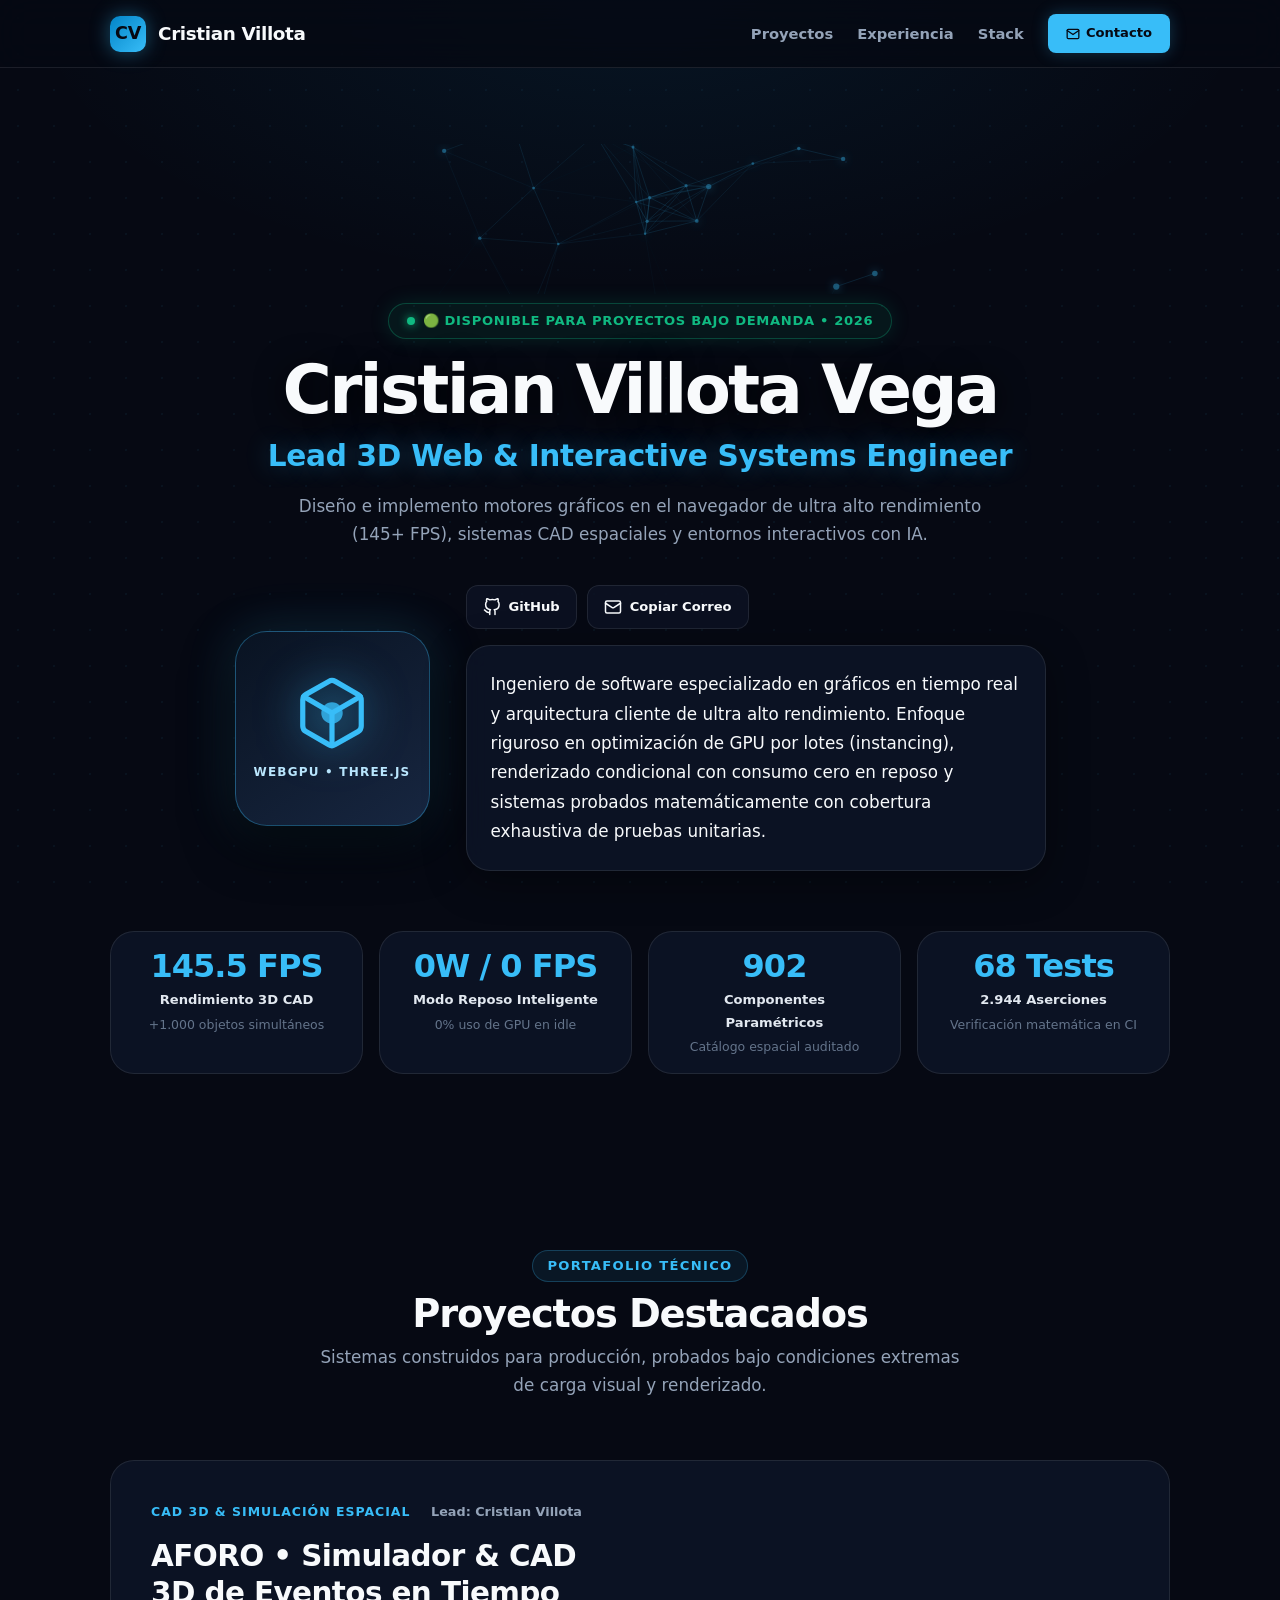
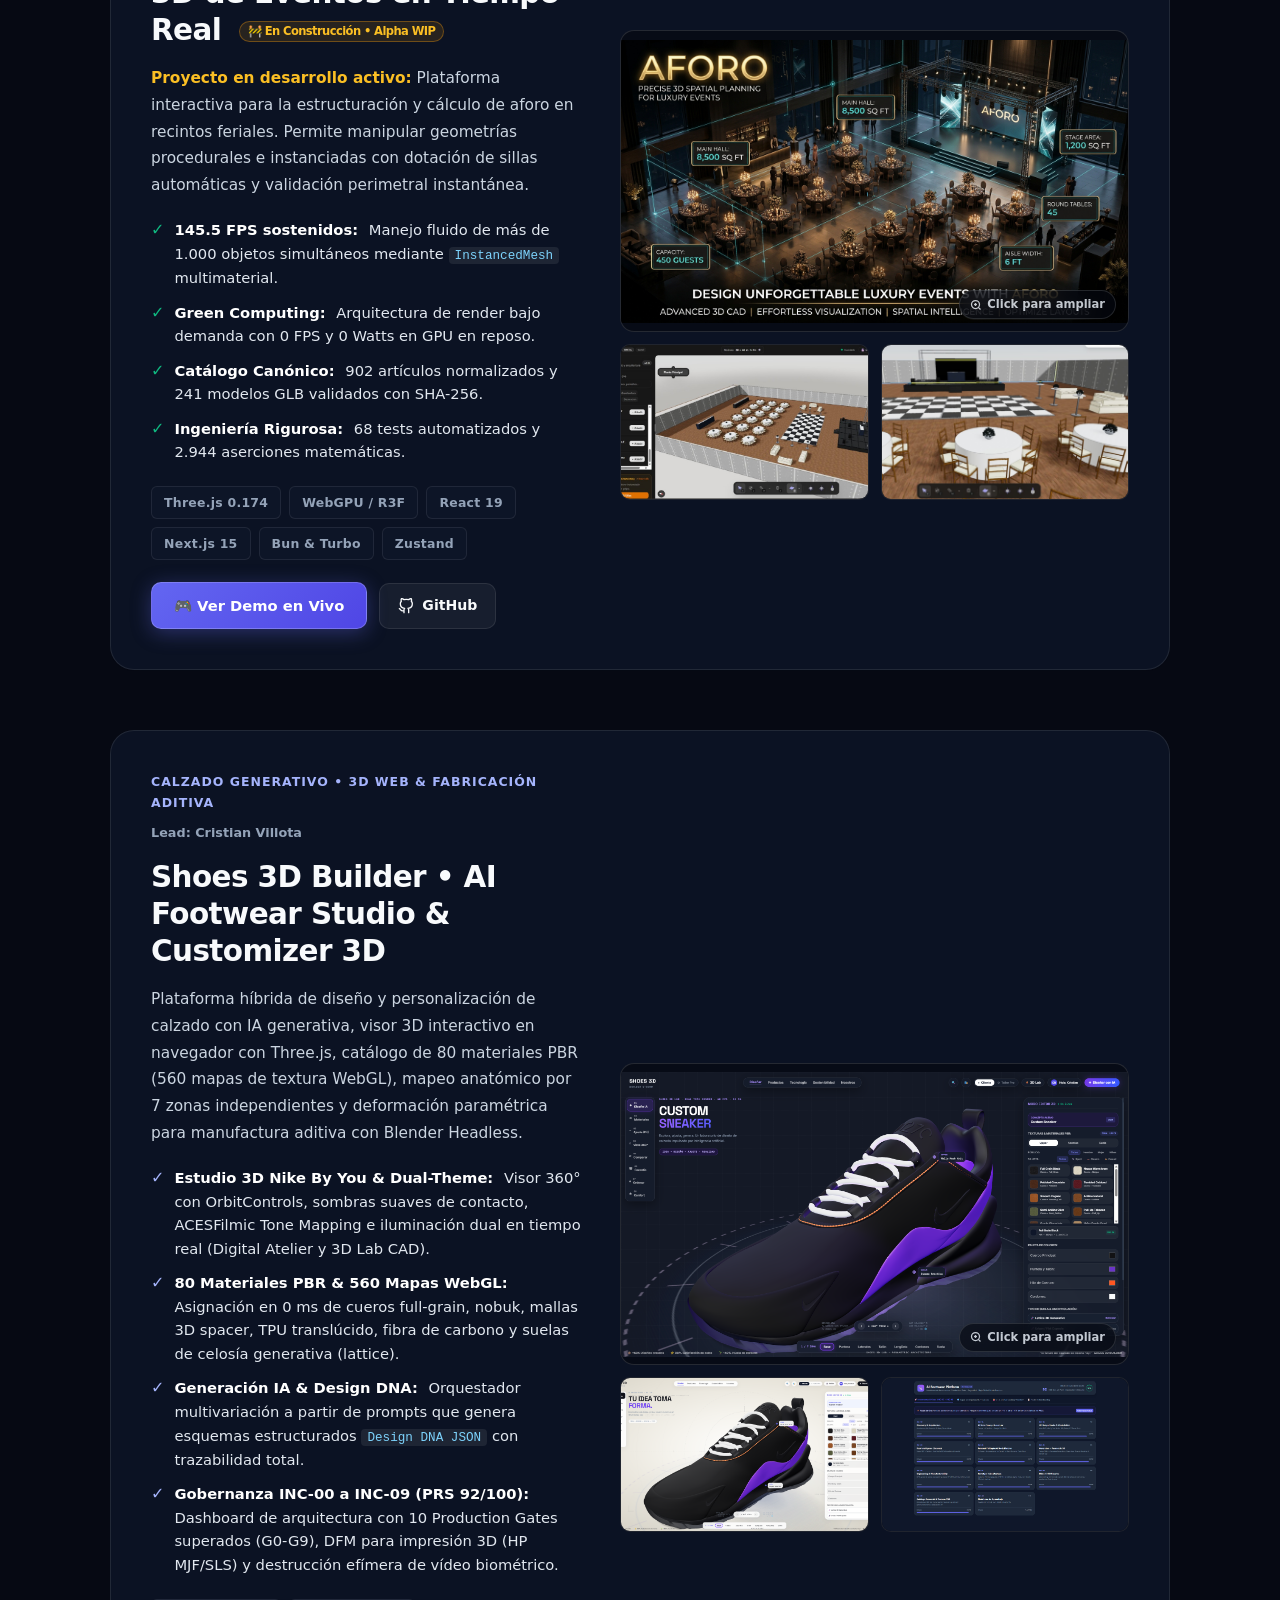
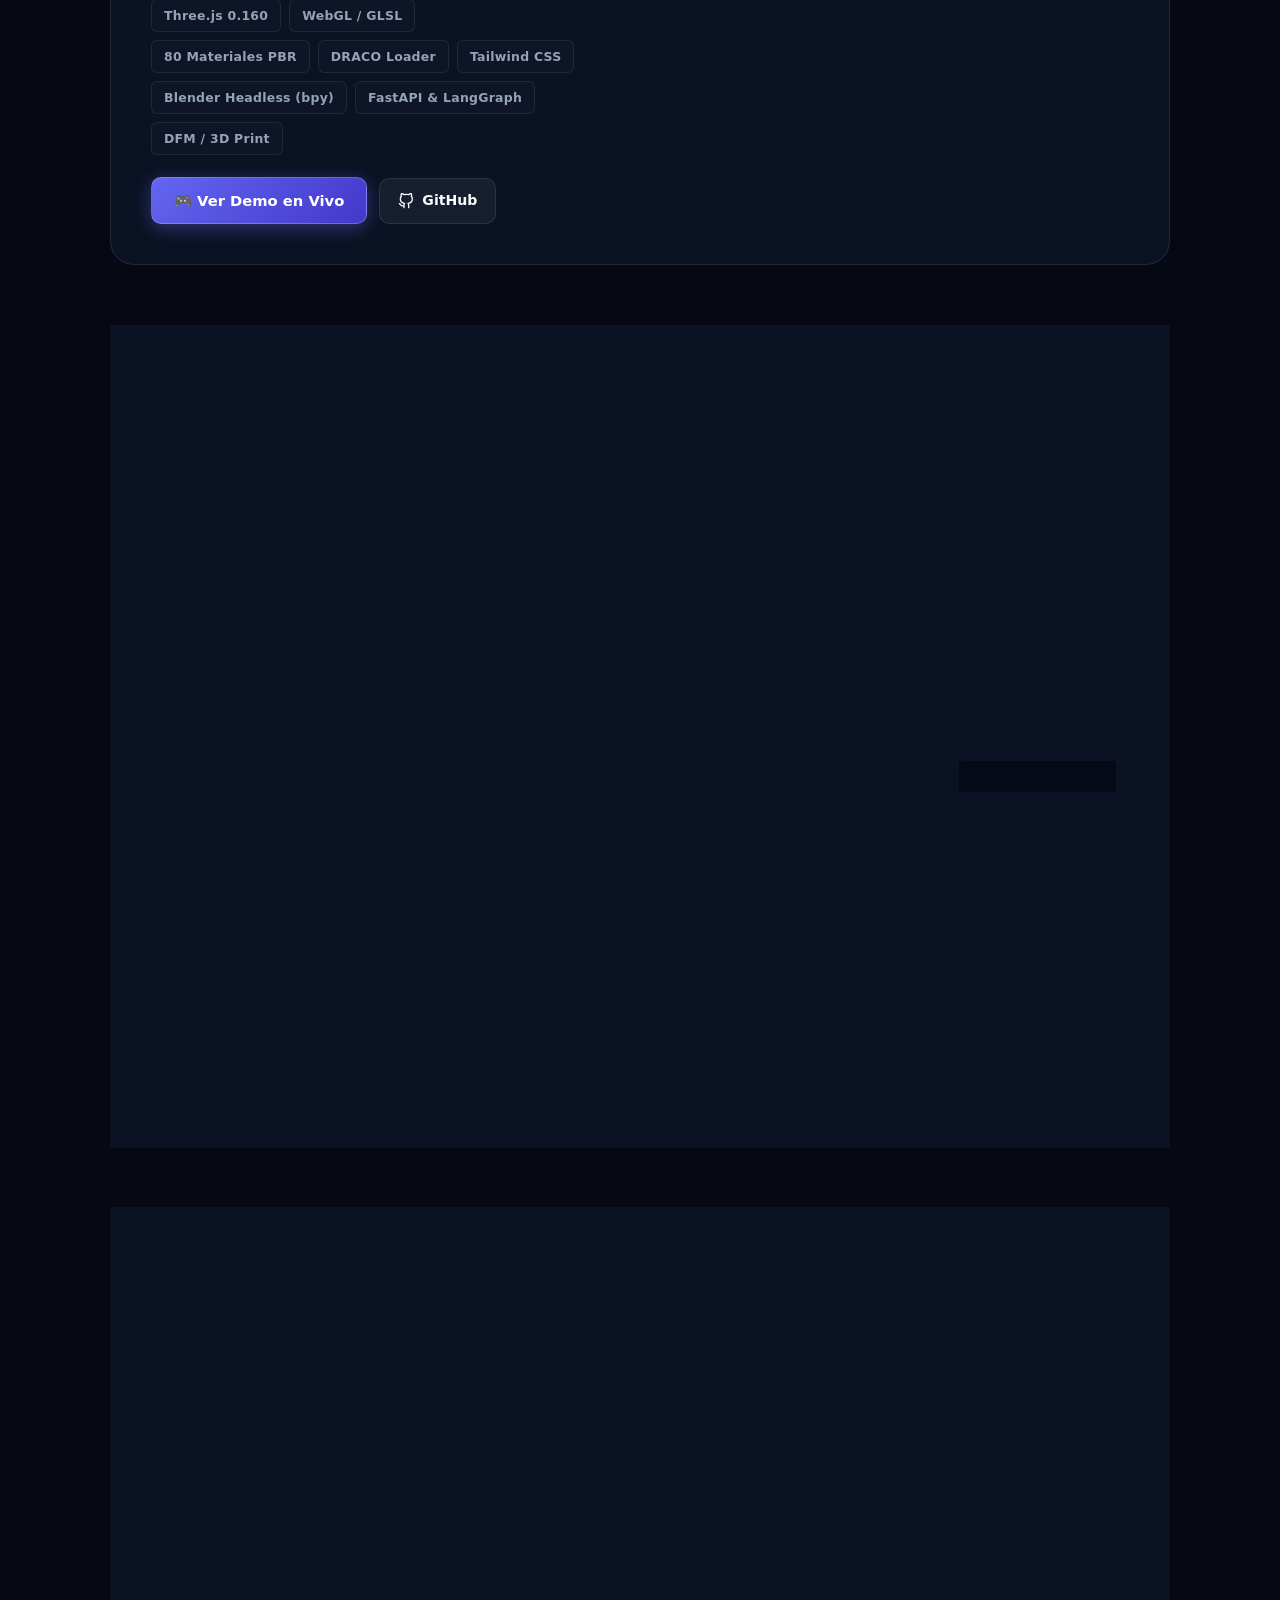
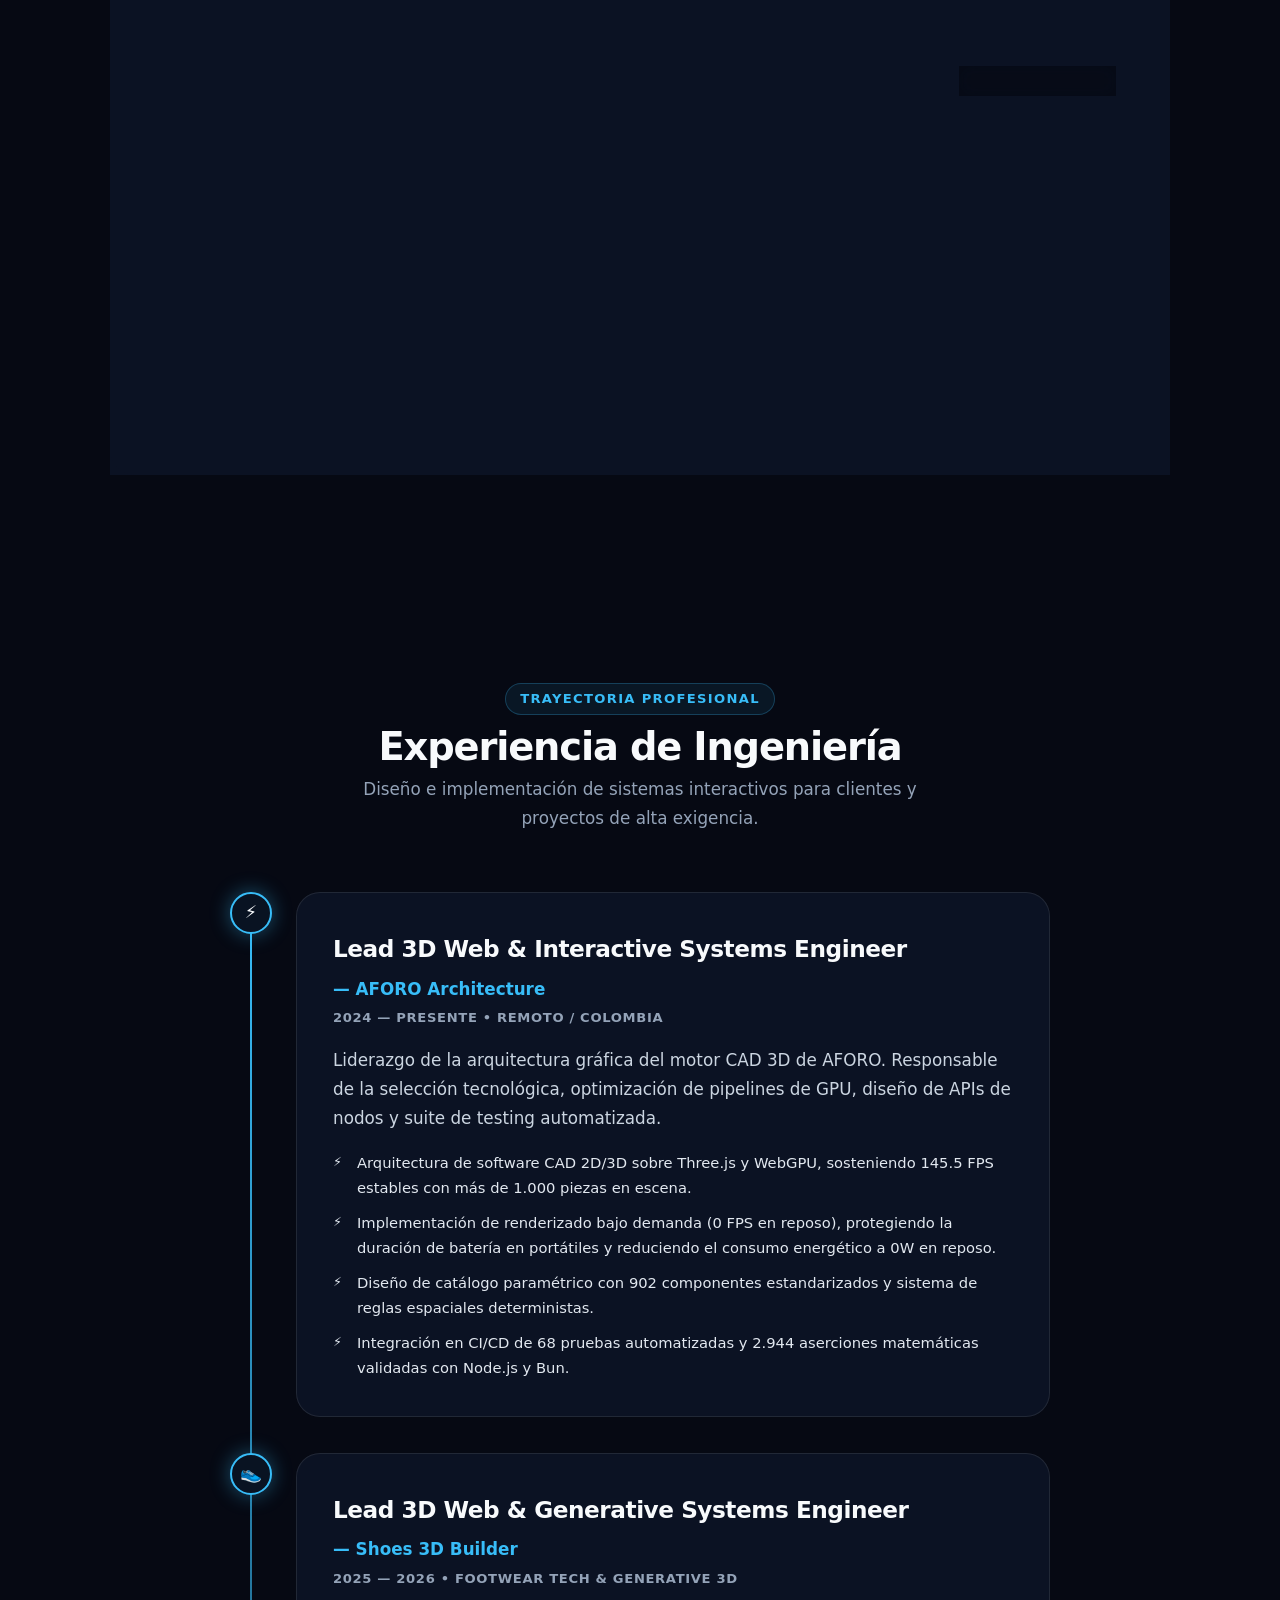
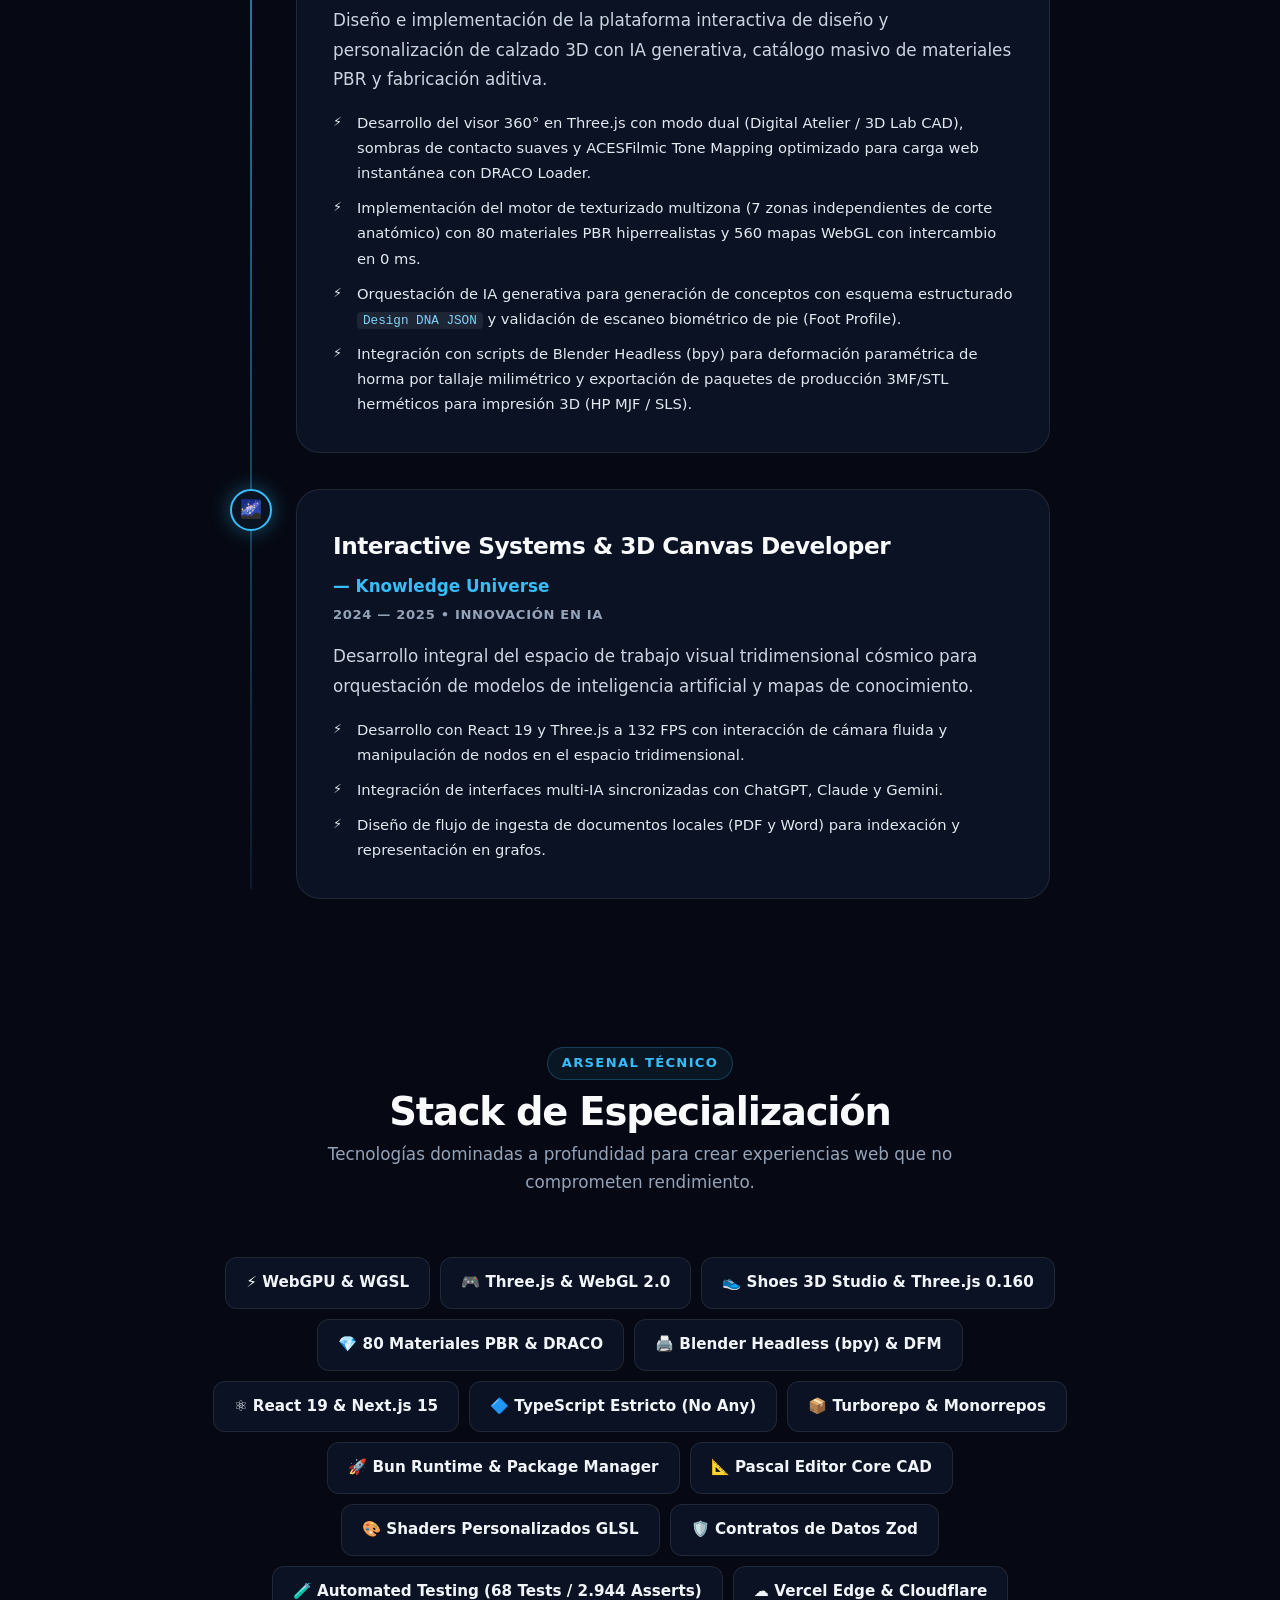
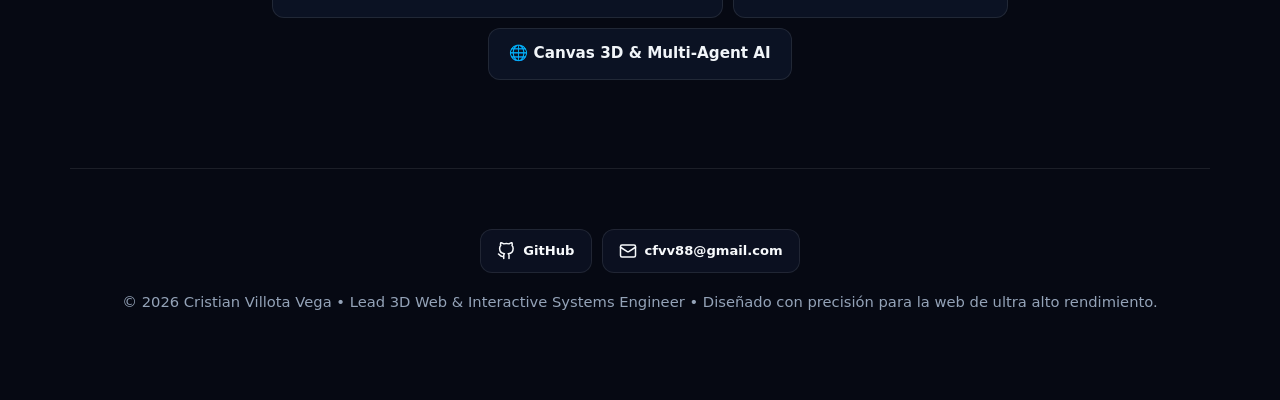
==== commit 971d0aec: "fix: actualizar enlace de demo en vivo de Shoes 3D Builder a Vercel" ====
--- a/index.html
+++ b/index.html
@@ -275,12 +275,12 @@
             </div>
 
             <div class="showcase-actions">
-              <a href="https://github.com/PkDuke/Shoes-3D-Buider" target="_blank" rel="noopener noreferrer" class="btn-demo-glow" style="background: linear-gradient(135deg, #6366f1 0%, #4338ca 100%); box-shadow: 0 4px 18px rgba(99, 102, 241, 0.4);">
-                📂 Repositorio &amp; Código en GitHub
-              </a>
-              <a href="https://pkduke.github.io/Shoes-3D-Buider/" target="_blank" rel="noopener noreferrer" class="btn-github-subtle">
-                <svg width="16" height="16" viewBox="0 0 24 24" fill="none" stroke="currentColor" stroke-width="2" stroke-linecap="round" stroke-linejoin="round"><circle cx="12" cy="12" r="10"></circle><line x1="2" y1="12" x2="22" y2="12"></line><path d="M12 2a15.3 15.3 0 0 1 4 10 15.3 15.3 0 0 1-4 10 15.3 15.3 0 0 1-4-10 15.3 15.3 0 0 1 4-10z"></path></svg>
-                Demo Web
+              <a href="https://shoes-3-d-buider.vercel.app/apps/web" target="_blank" rel="noopener noreferrer" class="btn-demo-glow" style="background: linear-gradient(135deg, #6366f1 0%, #4338ca 100%); box-shadow: 0 4px 18px rgba(99, 102, 241, 0.4);">
+                🎮 Ver Demo en Vivo
+              </a>
+              <a href="https://github.com/PkDuke/Shoes-3D-Buider" target="_blank" rel="noopener noreferrer" class="btn-github-subtle">
+                <svg width="16" height="16" viewBox="0 0 24 24" fill="none" stroke="currentColor" stroke-width="2" stroke-linecap="round" stroke-linejoin="round"><path d="M9 19c-5 1.5-5-2.5-7-3m14 6v-3.87a3.37 3.37 0 0 0-.94-2.61c3.14-.35 6.44-1.54 6.44-7A5.44 5.44 0 0 0 20 4.77 5.07 5.07 0 0 0 19.91 1S18.73.65 16 2.48a13.38 13.38 0 0 0-7 0C6.27.65 5.09 1 5.09 1A5.07 5.07 0 0 0 5 4.77a5.44 5.44 0 0 0-1.5 3.78c0 5.42 3.3 6.61 6.44 7A3.37 3.37 0 0 0 9 18.13V22"></path></svg>
+                GitHub
               </a>
             </div>
           </div>
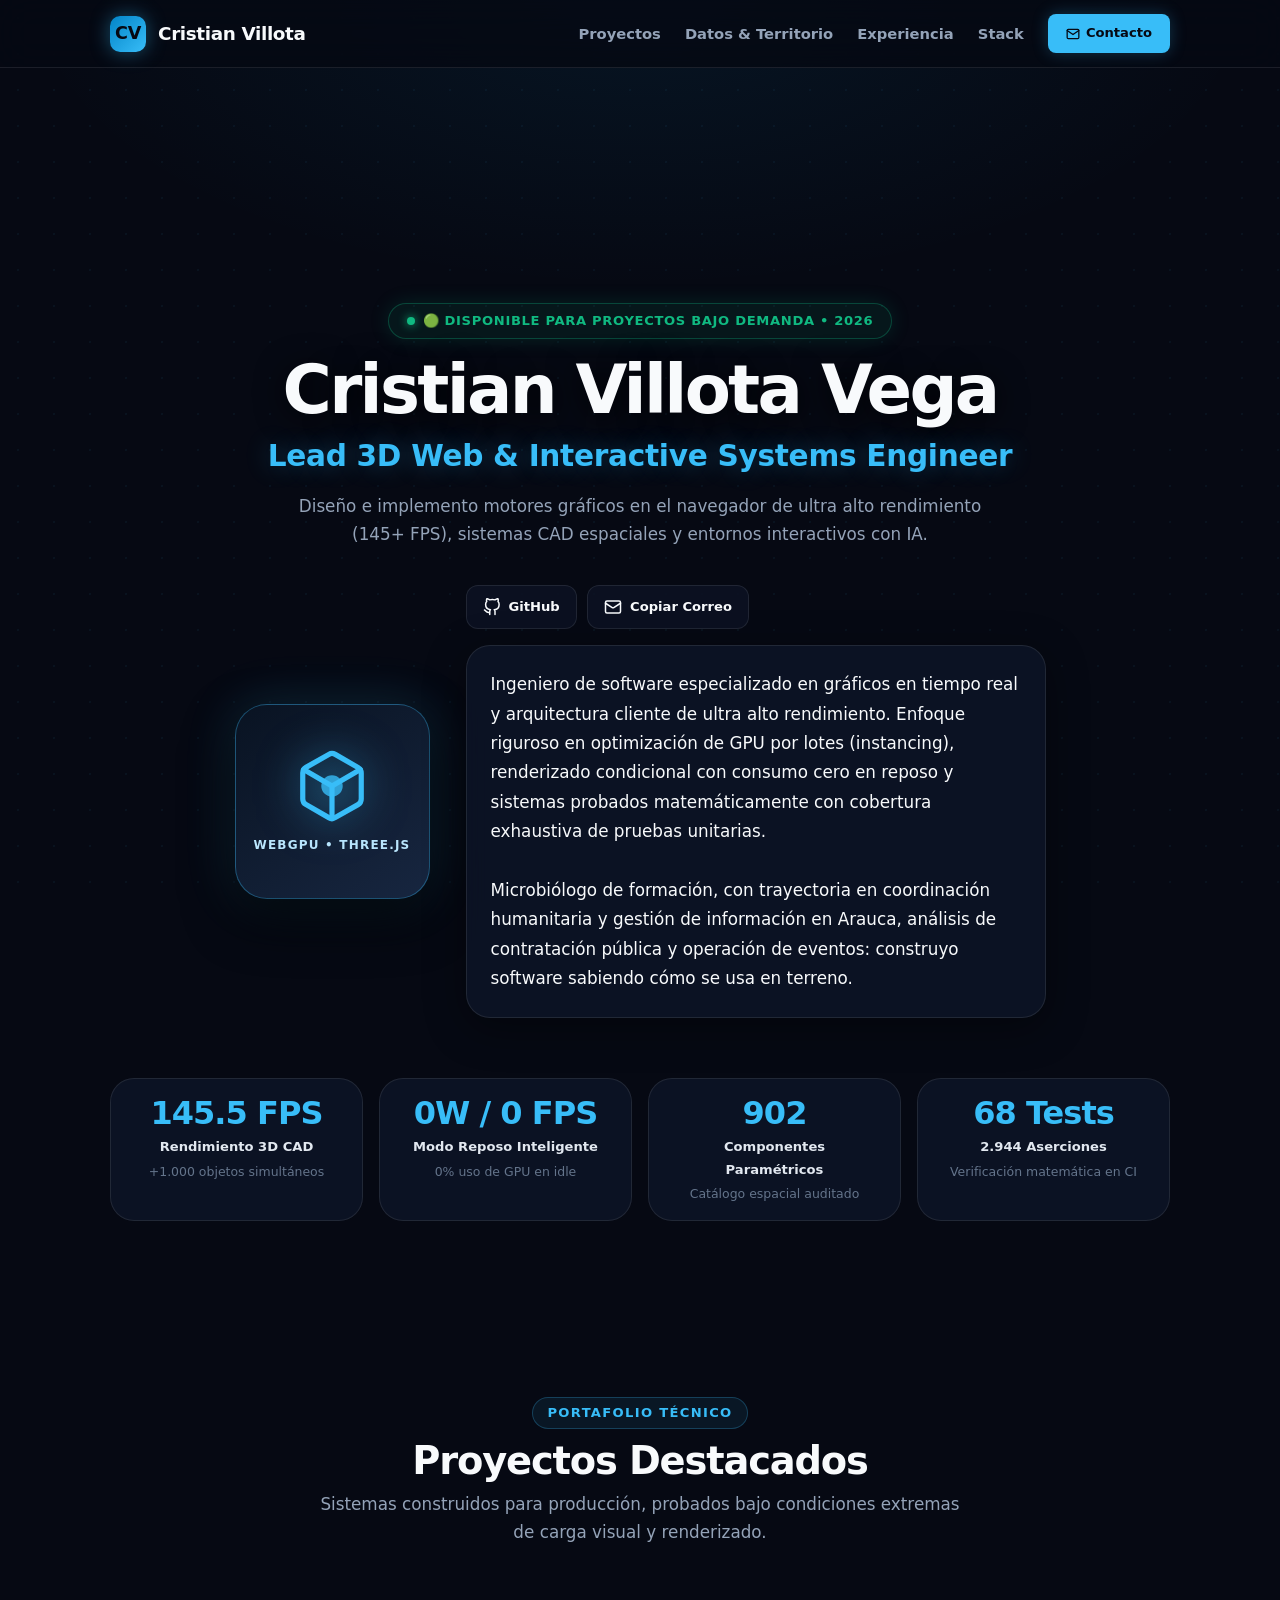
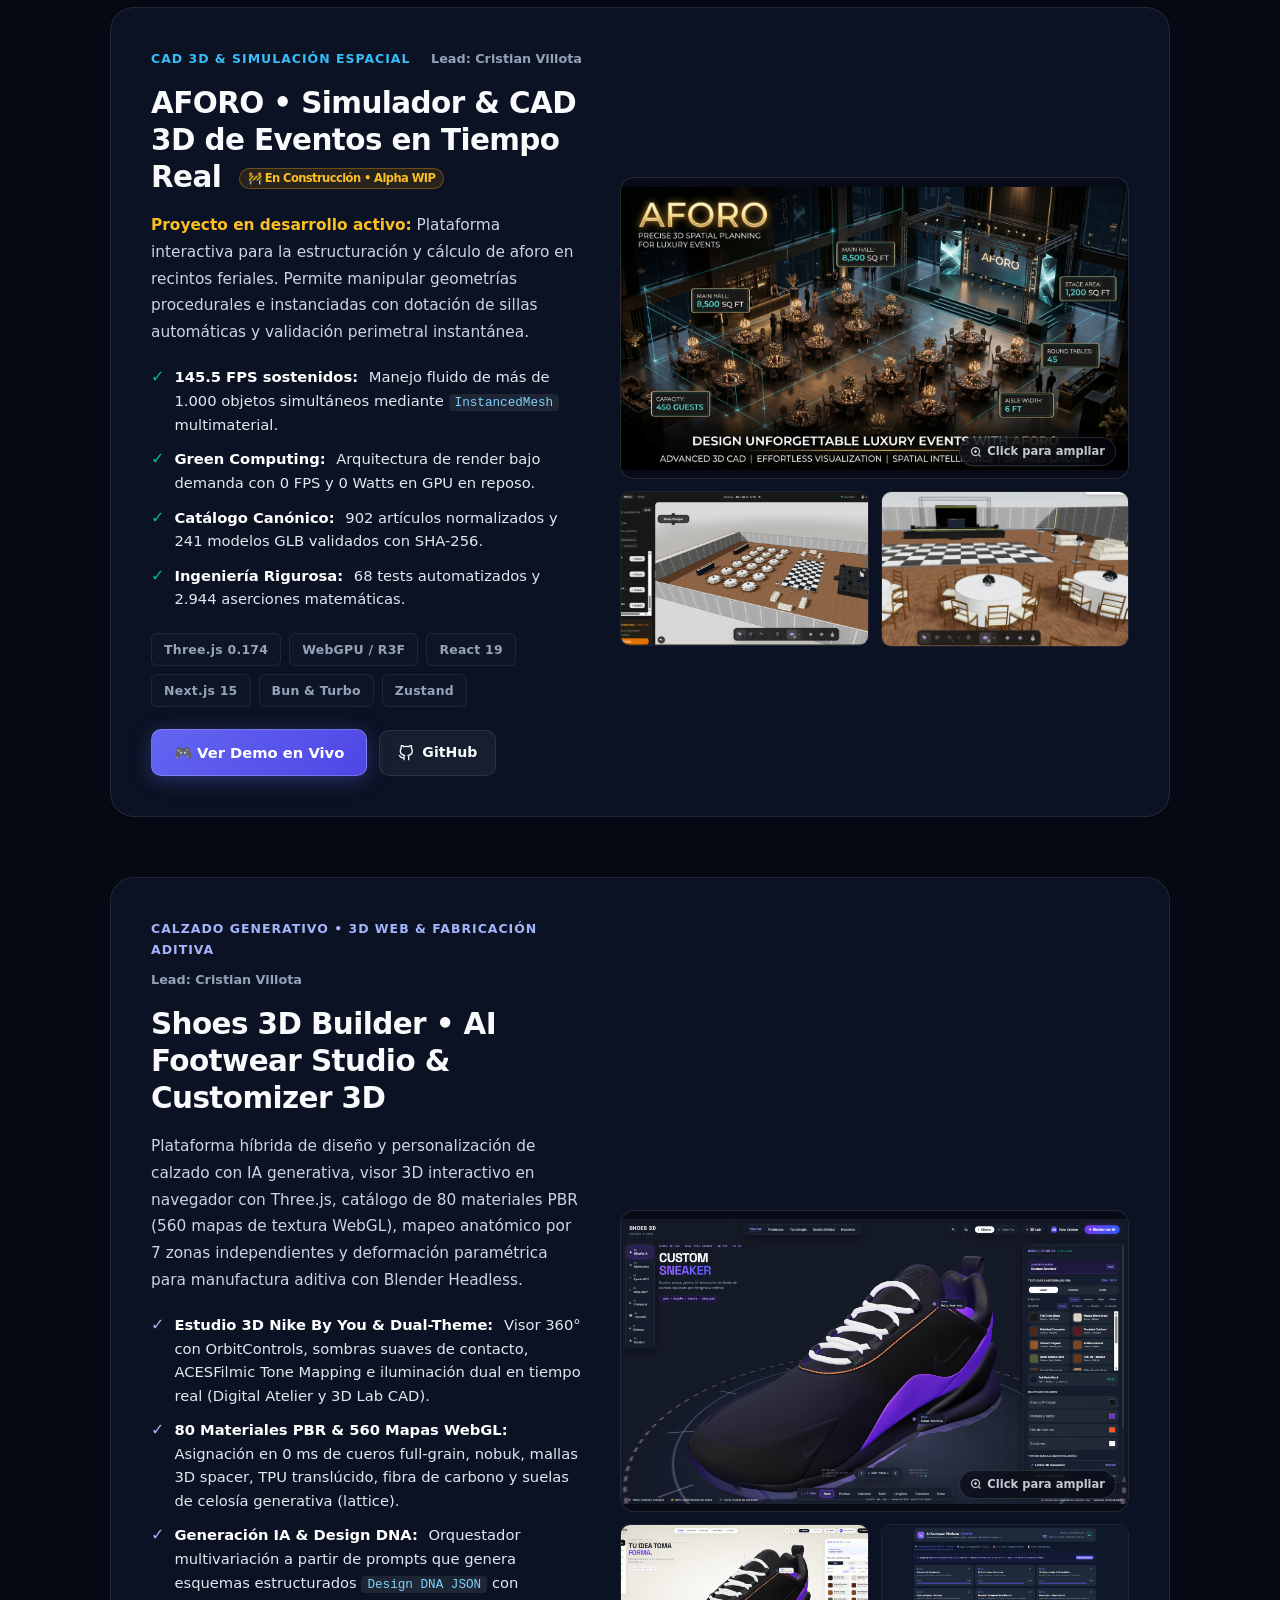
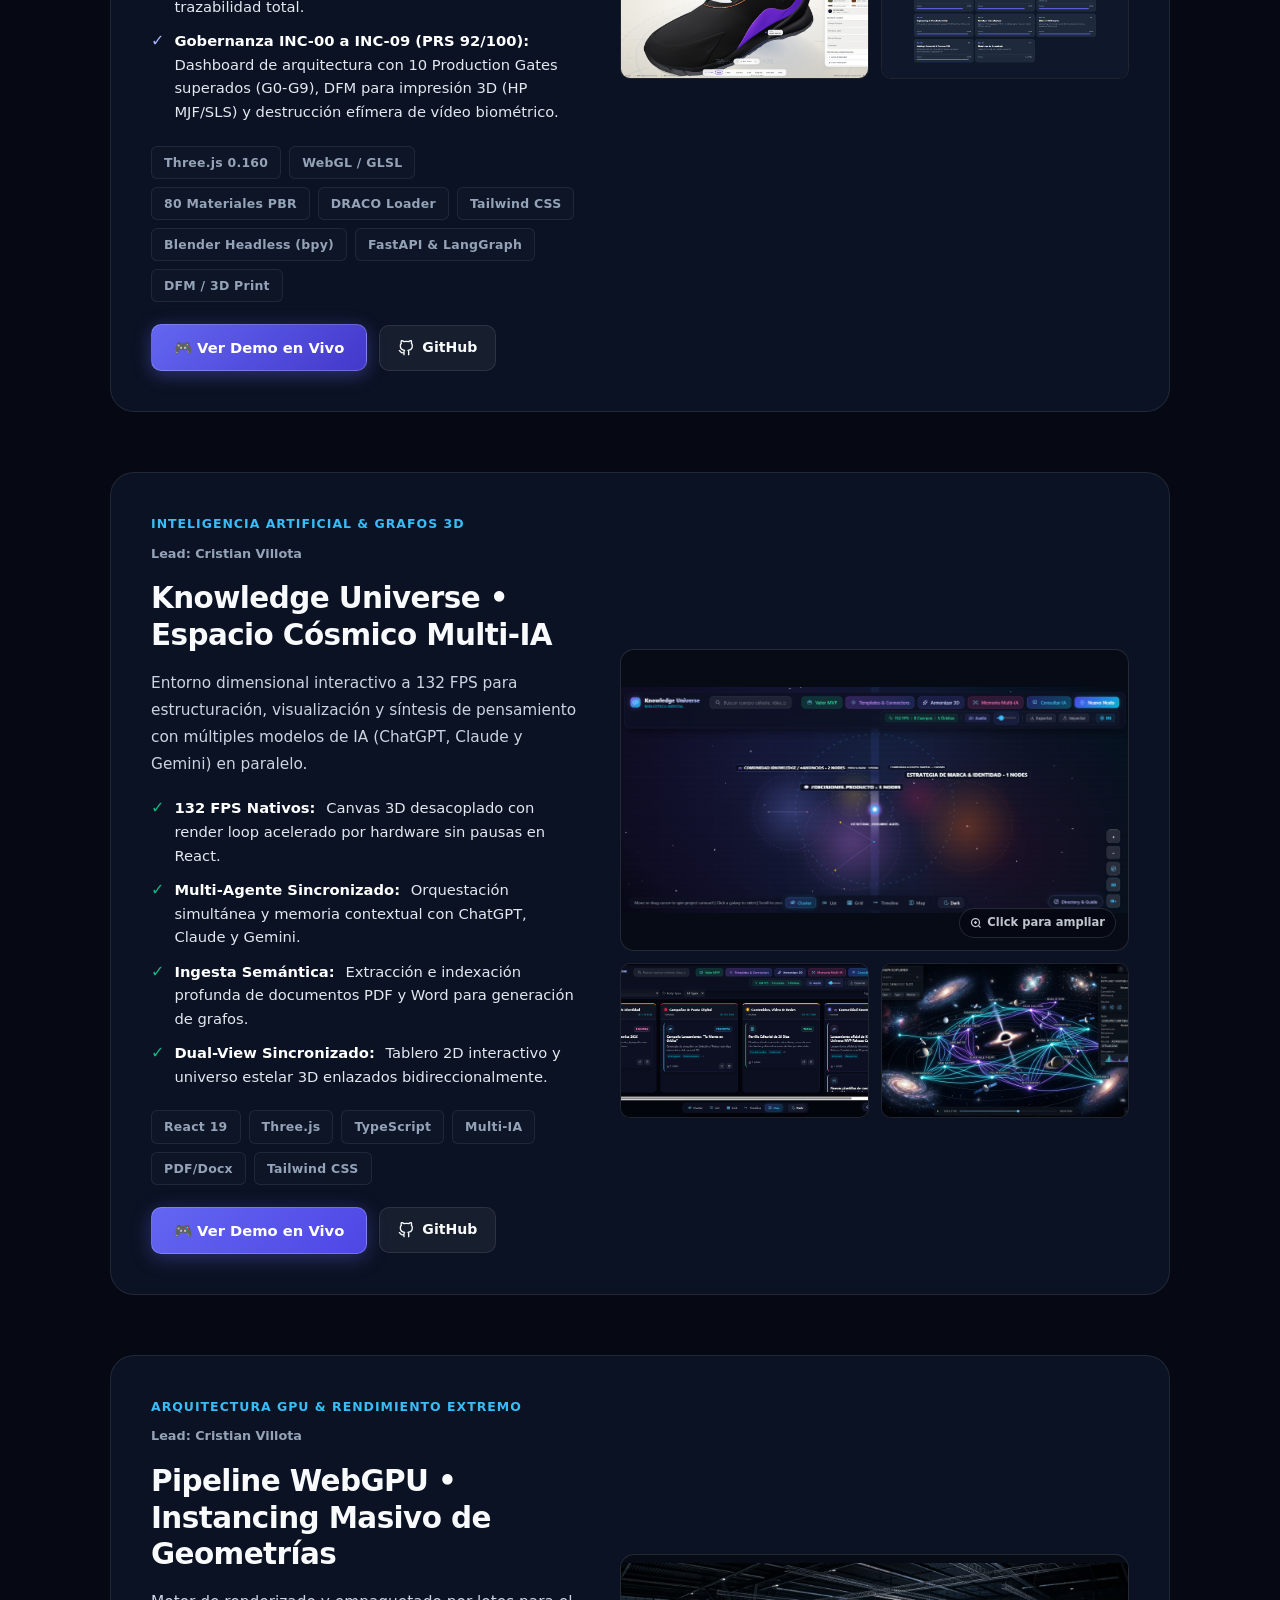
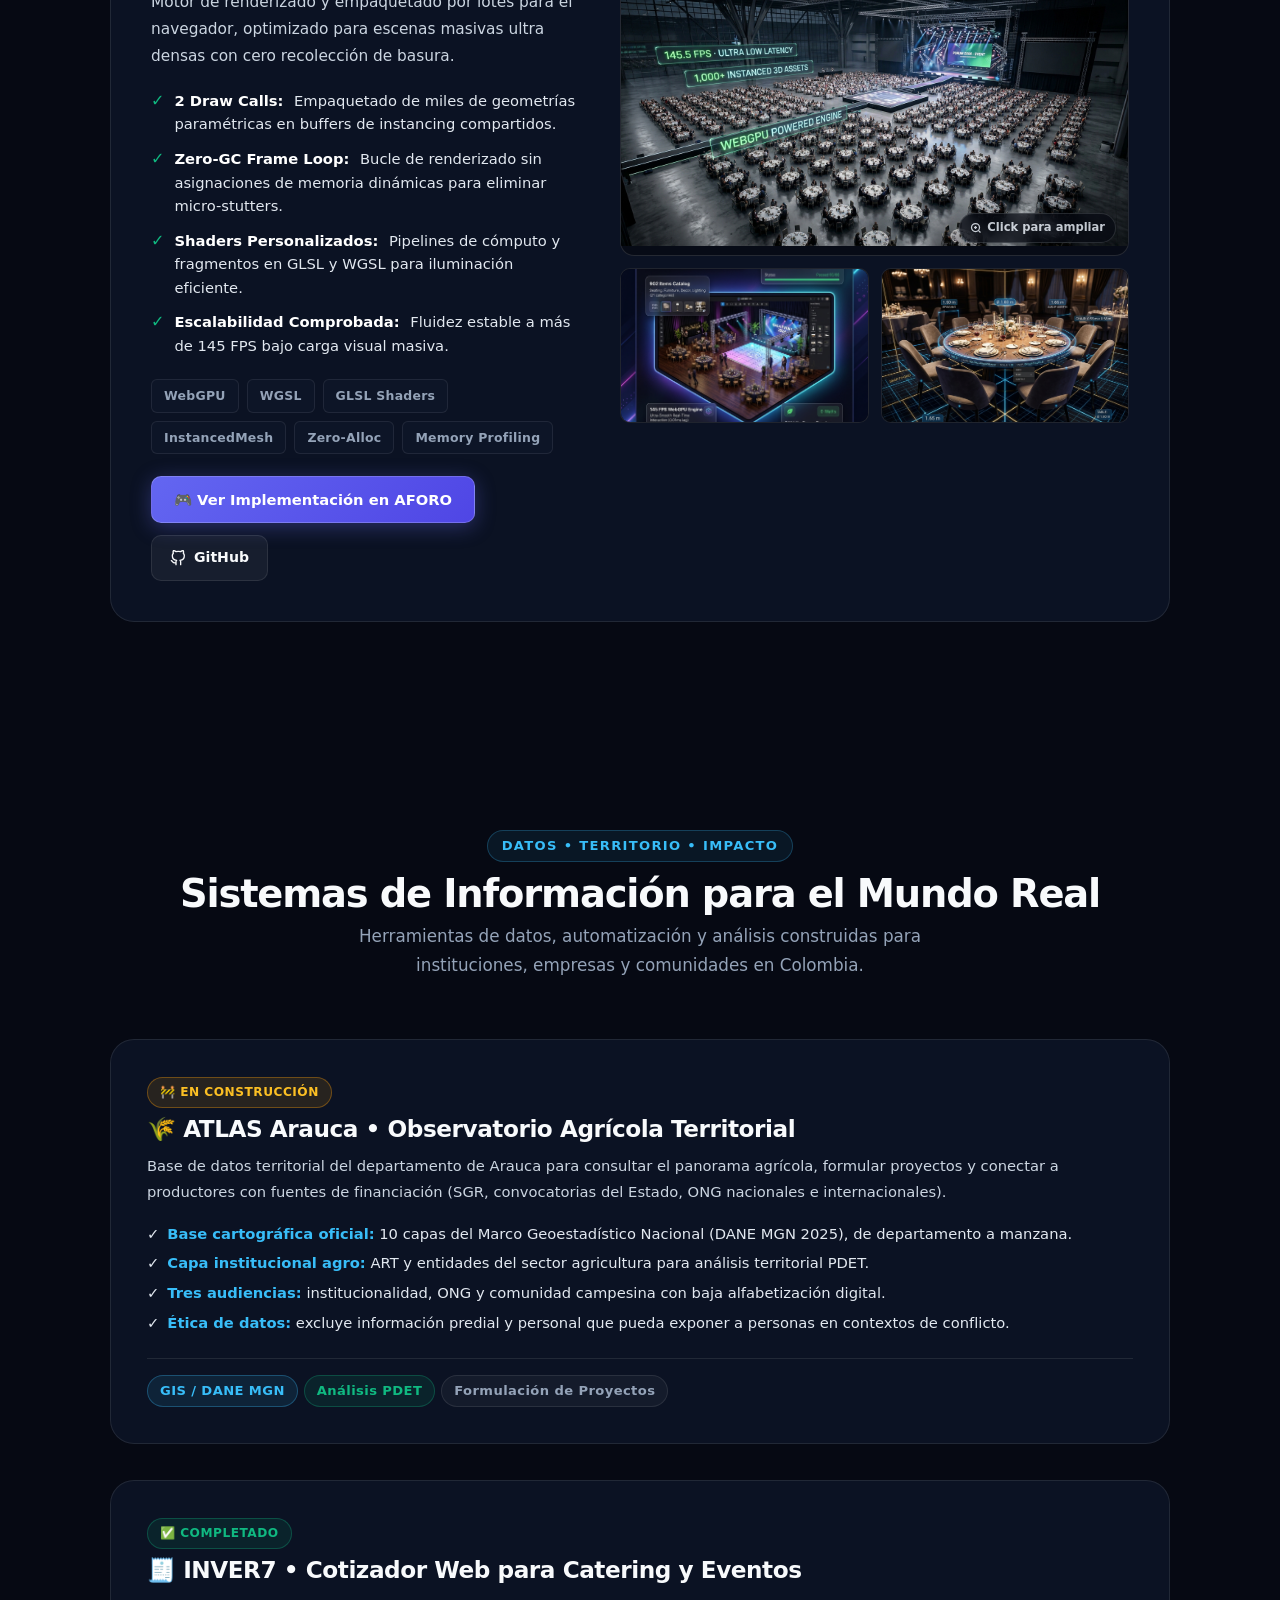
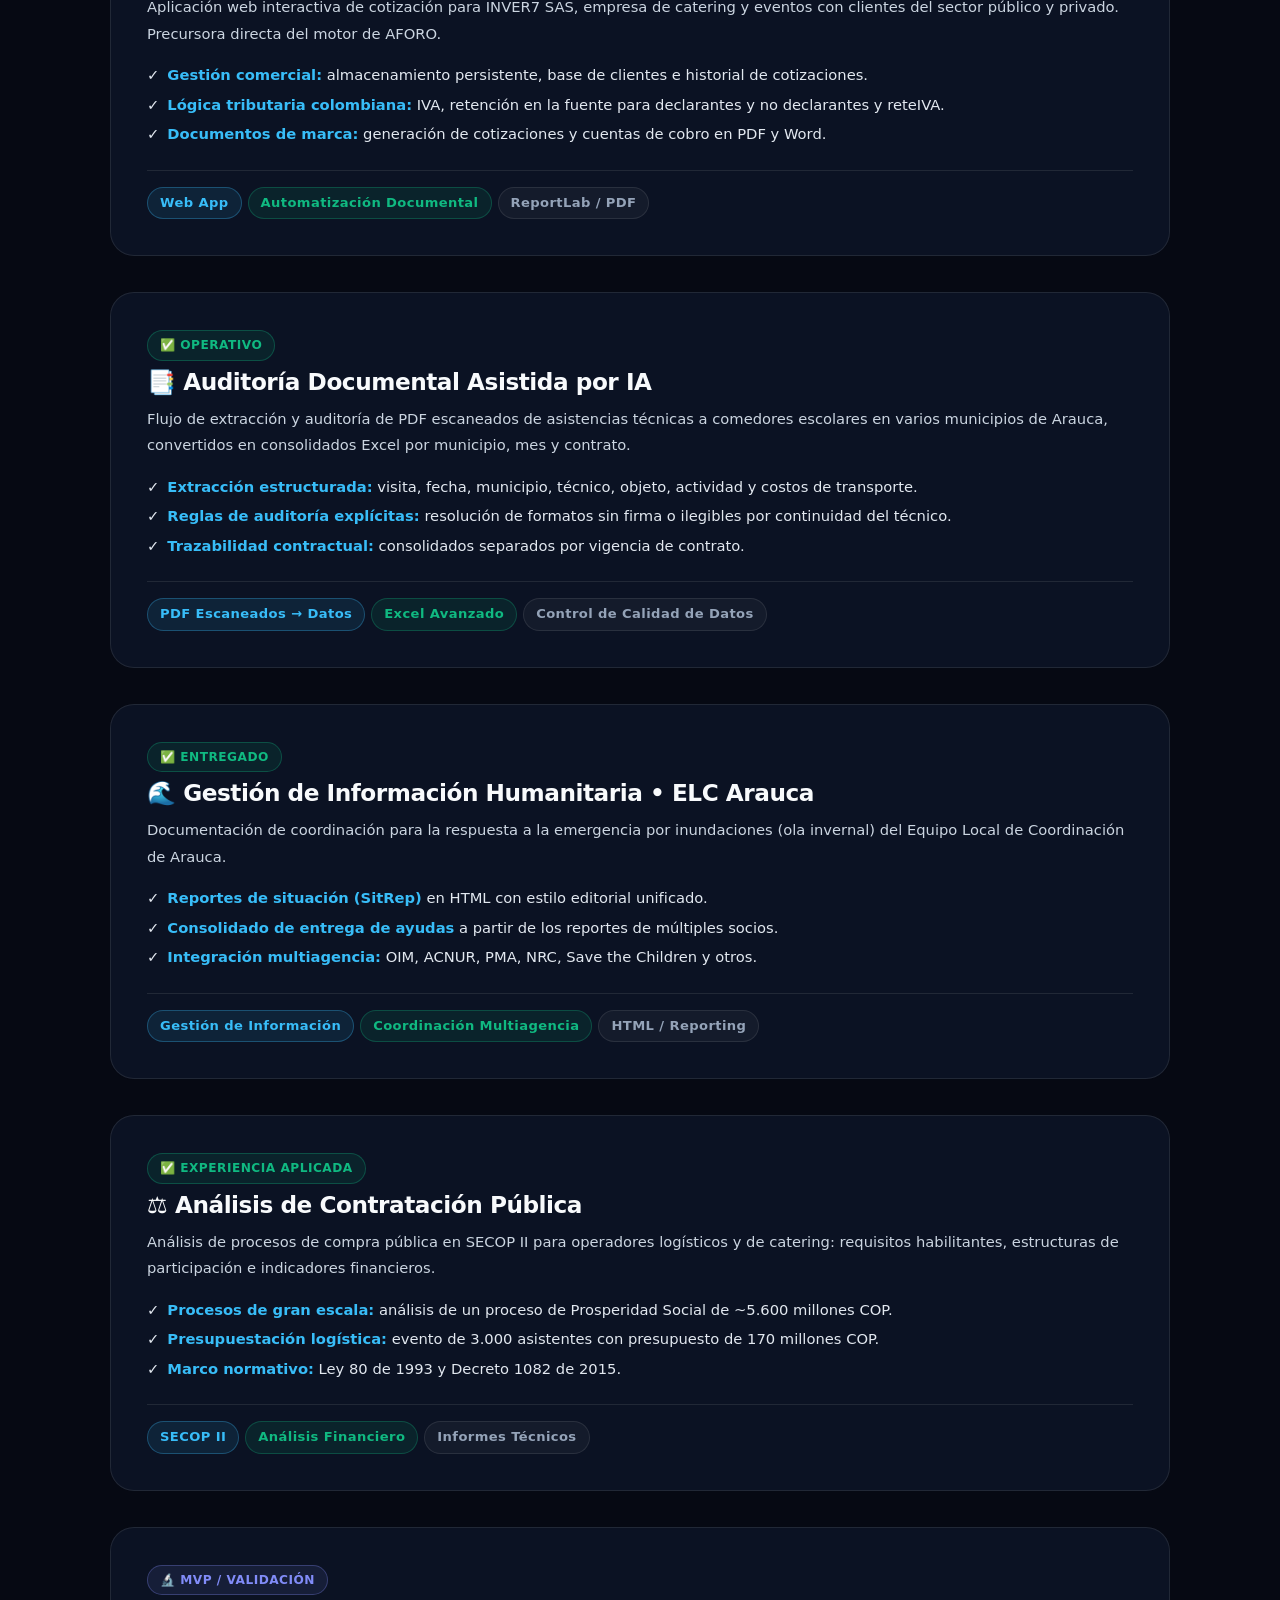
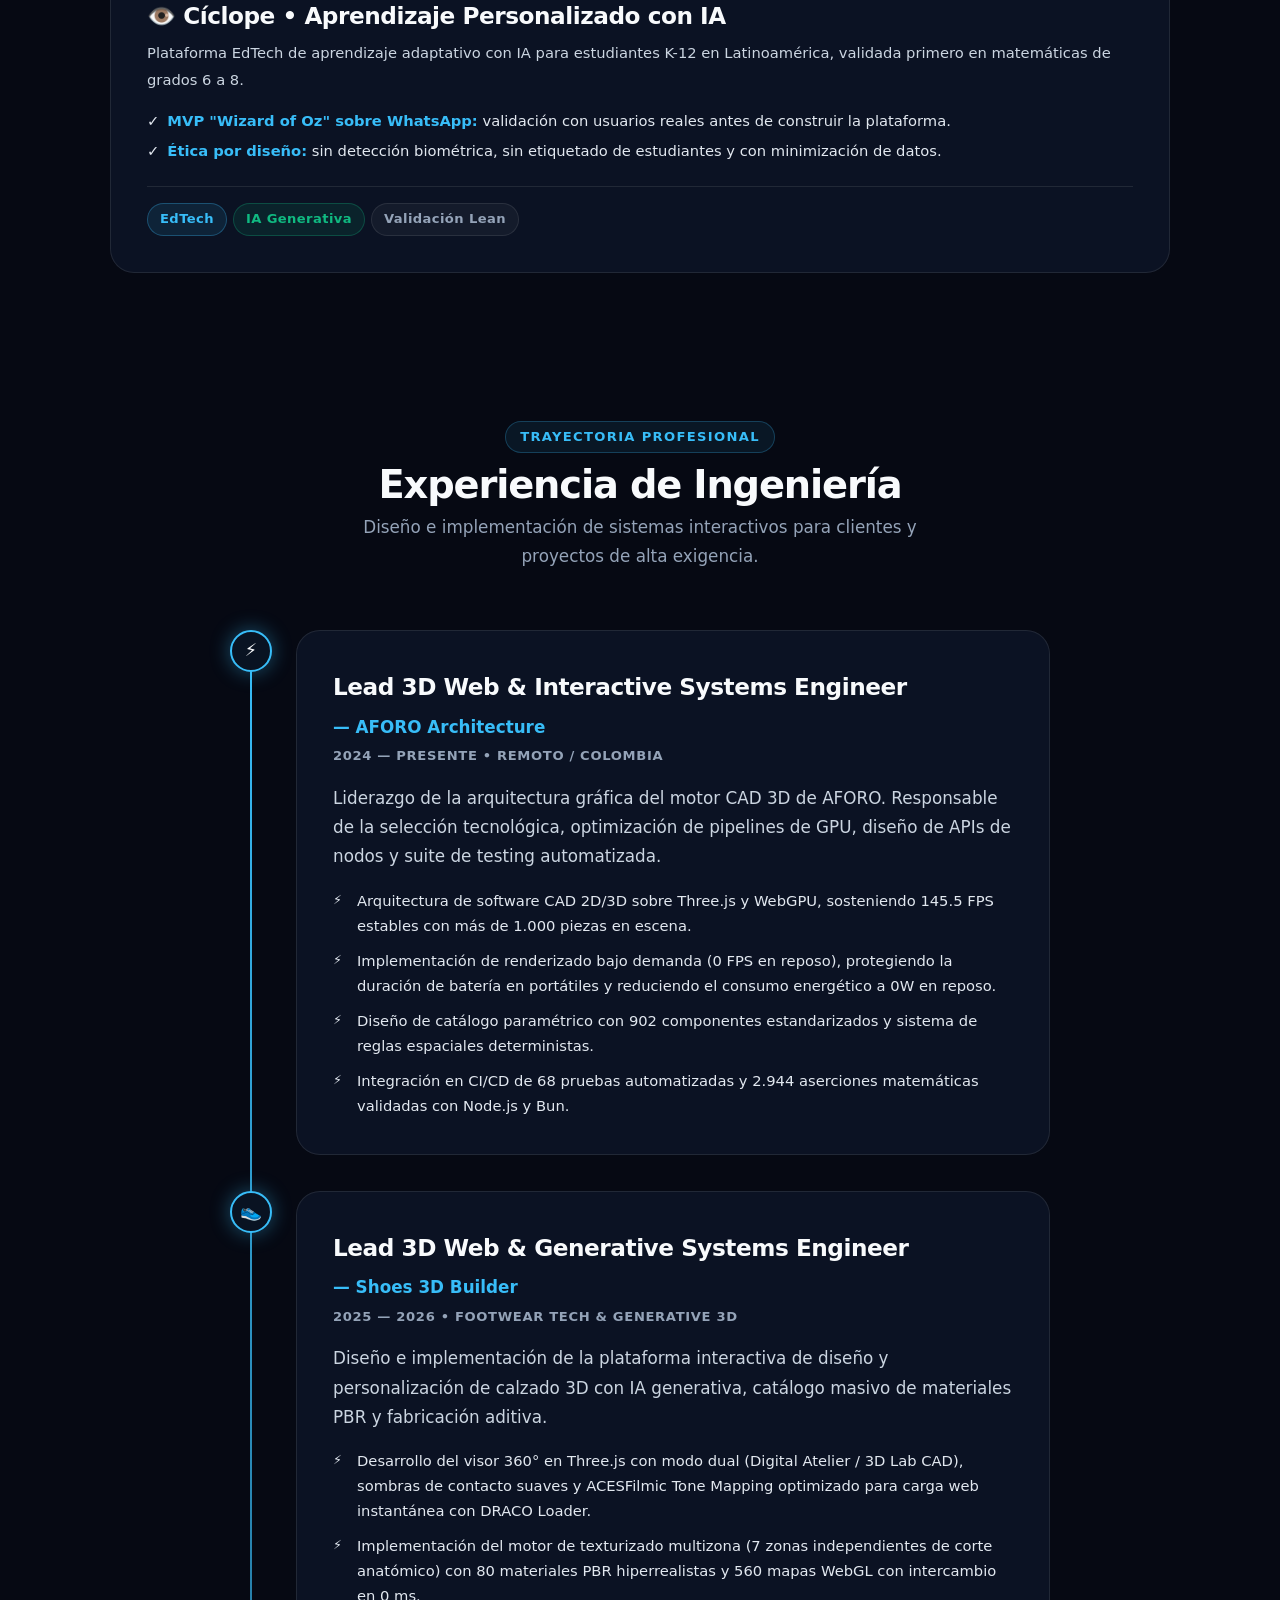
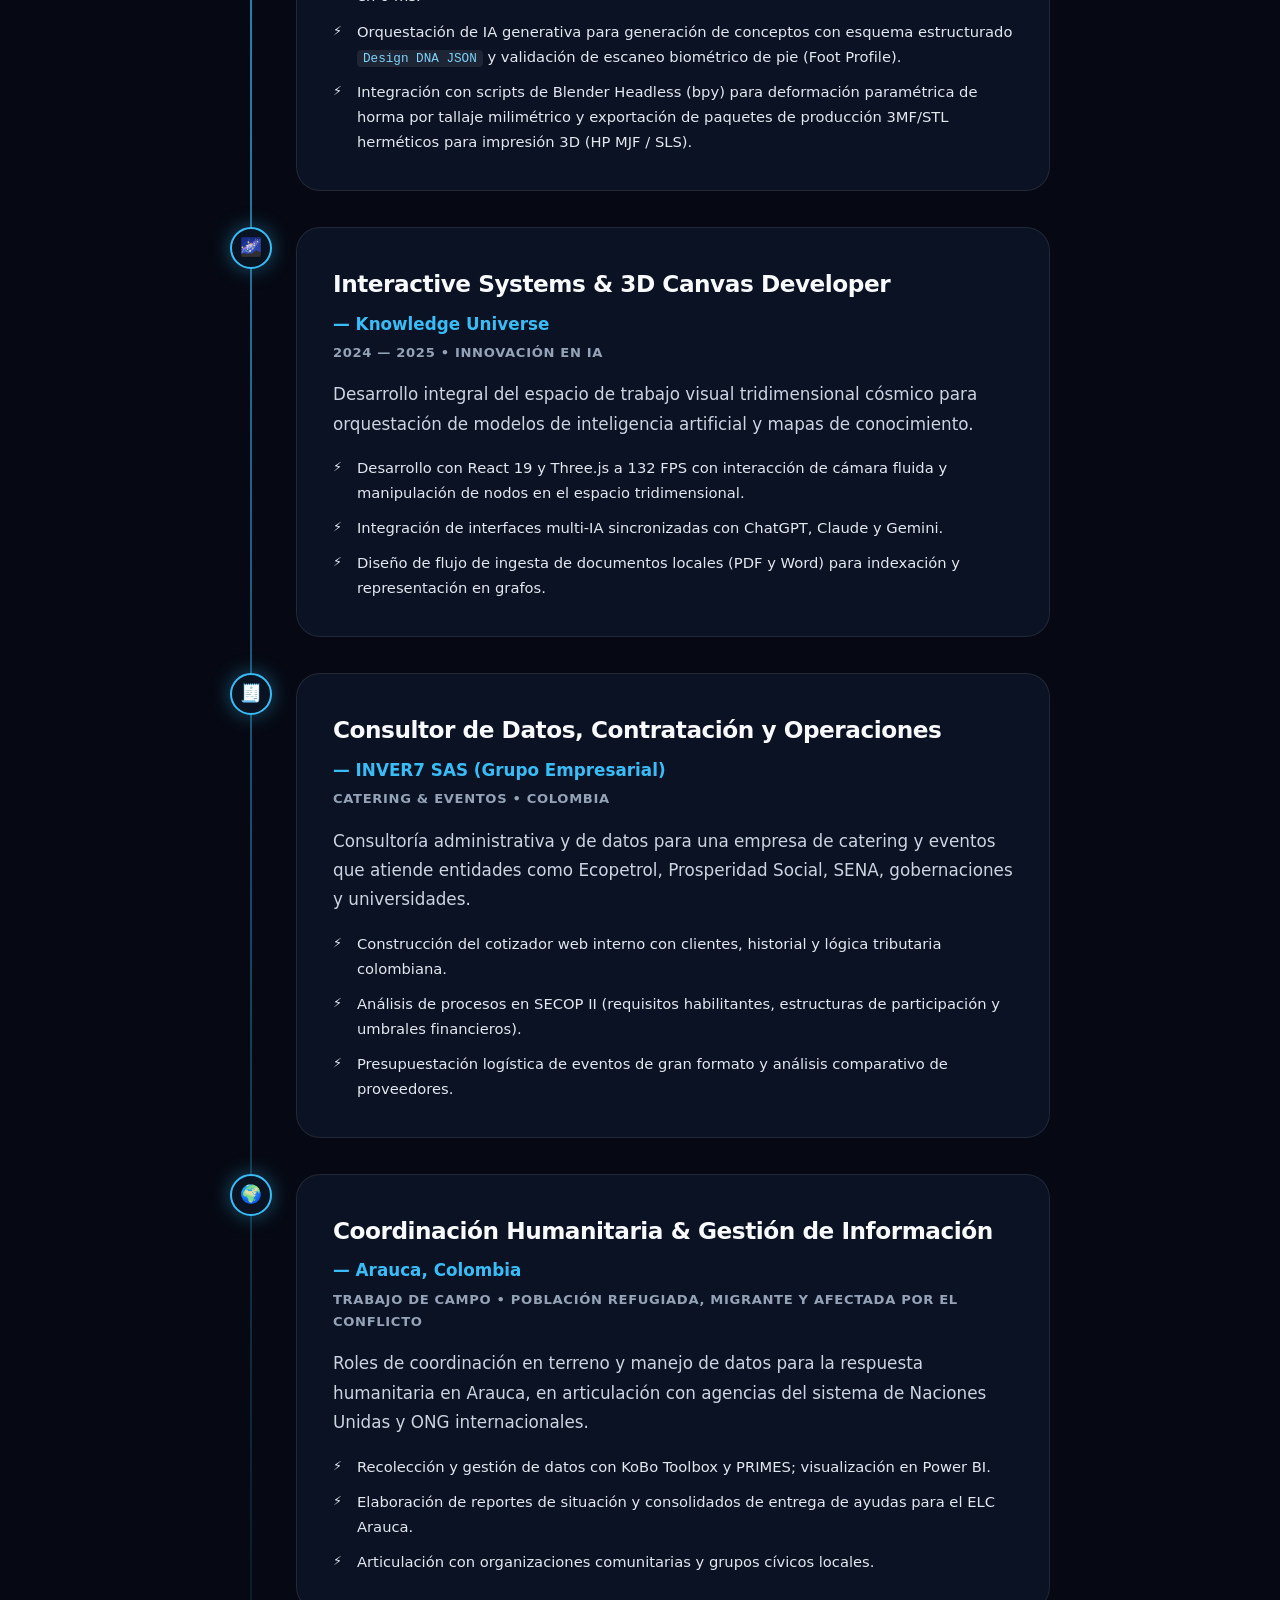
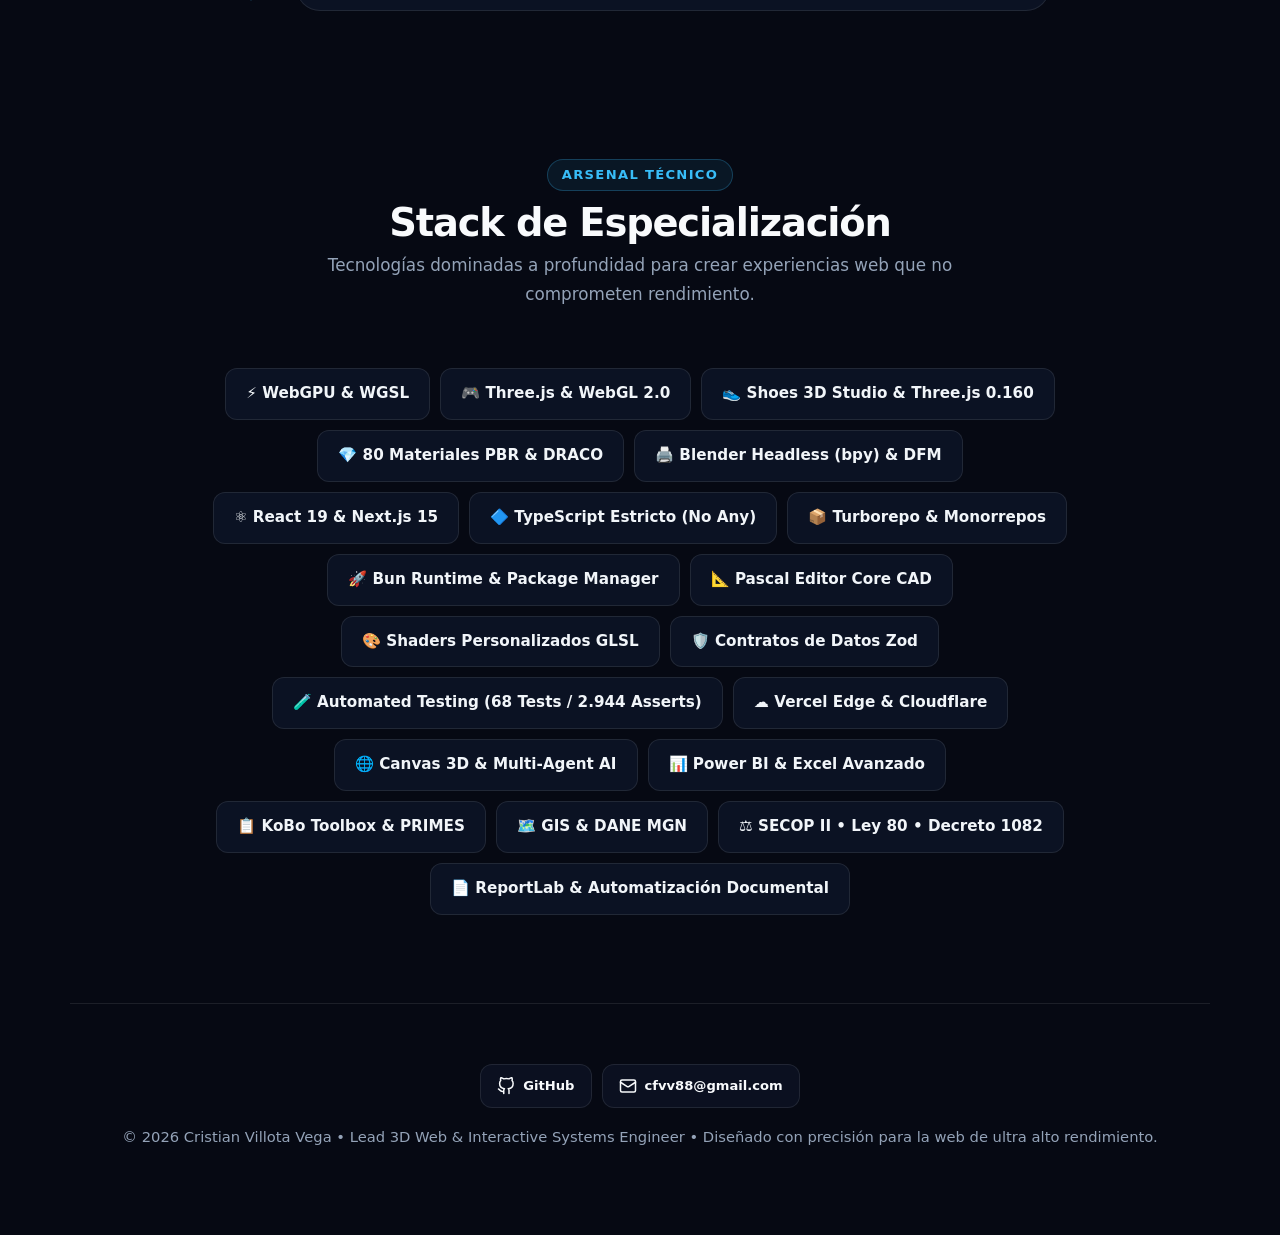
==== commit 48c834f4: "feat: agregar sección Datos, Territorio & Impacto, trayectoria y stack de datos - Nueva sección con " ====
--- a/index.html
+++ b/index.html
@@ -32,6 +32,7 @@
 
       <nav class="nav-links" aria-label="Navegación principal">
         <a href="#proyectos" class="nav-link">Proyectos</a>
+        <a href="#impacto" class="nav-link">Datos &amp; Territorio</a>
         <a href="#experiencia" class="nav-link">Experiencia</a>
         <a href="#stack" class="nav-link">Stack</a>
         <a href="#contacto" class="nav-cta-btn">
@@ -95,6 +96,8 @@
 
           <div class="hero-card spotlight-card">
             Ingeniero de software especializado en gráficos en tiempo real y arquitectura cliente de ultra alto rendimiento. Enfoque riguroso en optimización de GPU por lotes (instancing), renderizado condicional con consumo cero en reposo y sistemas probados matemáticamente con cobertura exhaustiva de pruebas unitarias.
+            <br /><br />
+            Microbiólogo de formación, con trayectoria en coordinación humanitaria y gestión de información en Arauca, análisis de contratación pública y operación de eventos: construyo software sabiendo cómo se usa en terreno.
           </div>
         </div>
       </div>
@@ -473,6 +476,155 @@
       </div>
     </section>
 
+    <!-- DATOS, TERRITORIO & IMPACTO -->
+    <section class="projects impact" id="impacto">
+      <div class="section-header">
+        <div class="section-tag">Datos &bull; Territorio &bull; Impacto</div>
+        <h2 class="section-title">Sistemas de Información para el Mundo Real</h2>
+        <p class="section-subtitle">Herramientas de datos, automatización y análisis construidas para instituciones, empresas y comunidades en Colombia.</p>
+      </div>
+
+      <div class="projects-grid">
+        <!-- ATLAS ARAUCA -->
+        <article class="project-card spotlight-card">
+          <div class="project-top">
+            <div class="project-header-row">
+              <span class="project-status-badge status-alpha">🚧 En construcción</span>
+              <h3 class="project-name">🌾 ATLAS Arauca &bull; Observatorio Agrícola Territorial</h3>
+            </div>
+            <p class="project-desc">
+              Base de datos territorial del departamento de Arauca para consultar el panorama agrícola, formular proyectos y conectar a productores con fuentes de financiación (SGR, convocatorias del Estado, ONG nacionales e internacionales).
+            </p>
+            <div class="project-highlights">
+              <div class="highlight-item">✓ <span><strong>Base cartográfica oficial:</strong> 10 capas del Marco Geoestadístico Nacional (DANE MGN 2025), de departamento a manzana.</span></div>
+              <div class="highlight-item">✓ <span><strong>Capa institucional agro:</strong> ART y entidades del sector agricultura para análisis territorial PDET.</span></div>
+              <div class="highlight-item">✓ <span><strong>Tres audiencias:</strong> institucionalidad, ONG y comunidad campesina con baja alfabetización digital.</span></div>
+              <div class="highlight-item">✓ <span><strong>Ética de datos:</strong> excluye información predial y personal que pueda exponer a personas en contextos de conflicto.</span></div>
+            </div>
+          </div>
+          <div class="project-badges">
+            <span class="project-badge badge-accent">GIS / DANE MGN</span>
+            <span class="project-badge badge-info">Análisis PDET</span>
+            <span class="project-badge badge-secondary">Formulación de Proyectos</span>
+          </div>
+        </article>
+
+        <!-- INVER7 COTIZADOR -->
+        <article class="project-card spotlight-card">
+          <div class="project-top">
+            <div class="project-header-row">
+              <span class="project-status-badge status-stable">✅ Completado</span>
+              <h3 class="project-name">🧾 INVER7 &bull; Cotizador Web para Catering y Eventos</h3>
+            </div>
+            <p class="project-desc">
+              Aplicación web interactiva de cotización para INVER7 SAS, empresa de catering y eventos con clientes del sector público y privado. Precursora directa del motor de AFORO.
+            </p>
+            <div class="project-highlights">
+              <div class="highlight-item">✓ <span><strong>Gestión comercial:</strong> almacenamiento persistente, base de clientes e historial de cotizaciones.</span></div>
+              <div class="highlight-item">✓ <span><strong>Lógica tributaria colombiana:</strong> IVA, retención en la fuente para declarantes y no declarantes y reteIVA.</span></div>
+              <div class="highlight-item">✓ <span><strong>Documentos de marca:</strong> generación de cotizaciones y cuentas de cobro en PDF y Word.</span></div>
+            </div>
+          </div>
+          <div class="project-badges">
+            <span class="project-badge badge-accent">Web App</span>
+            <span class="project-badge badge-info">Automatización Documental</span>
+            <span class="project-badge badge-secondary">ReportLab / PDF</span>
+          </div>
+        </article>
+
+        <!-- AUDITORÍA DOCUMENTAL -->
+        <article class="project-card spotlight-card">
+          <div class="project-top">
+            <div class="project-header-row">
+              <span class="project-status-badge status-stable">✅ Operativo</span>
+              <h3 class="project-name">📑 Auditoría Documental Asistida por IA</h3>
+            </div>
+            <p class="project-desc">
+              Flujo de extracción y auditoría de PDF escaneados de asistencias técnicas a comedores escolares en varios municipios de Arauca, convertidos en consolidados Excel por municipio, mes y contrato.
+            </p>
+            <div class="project-highlights">
+              <div class="highlight-item">✓ <span><strong>Extracción estructurada:</strong> visita, fecha, municipio, técnico, objeto, actividad y costos de transporte.</span></div>
+              <div class="highlight-item">✓ <span><strong>Reglas de auditoría explícitas:</strong> resolución de formatos sin firma o ilegibles por continuidad del técnico.</span></div>
+              <div class="highlight-item">✓ <span><strong>Trazabilidad contractual:</strong> consolidados separados por vigencia de contrato.</span></div>
+            </div>
+          </div>
+          <div class="project-badges">
+            <span class="project-badge badge-accent">PDF Escaneados → Datos</span>
+            <span class="project-badge badge-info">Excel Avanzado</span>
+            <span class="project-badge badge-secondary">Control de Calidad de Datos</span>
+          </div>
+        </article>
+
+        <!-- COORDINACIÓN HUMANITARIA -->
+        <article class="project-card spotlight-card">
+          <div class="project-top">
+            <div class="project-header-row">
+              <span class="project-status-badge status-stable">✅ Entregado</span>
+              <h3 class="project-name">🌊 Gestión de Información Humanitaria &bull; ELC Arauca</h3>
+            </div>
+            <p class="project-desc">
+              Documentación de coordinación para la respuesta a la emergencia por inundaciones (ola invernal) del Equipo Local de Coordinación de Arauca.
+            </p>
+            <div class="project-highlights">
+              <div class="highlight-item">✓ <span><strong>Reportes de situación (SitRep)</strong> en HTML con estilo editorial unificado.</span></div>
+              <div class="highlight-item">✓ <span><strong>Consolidado de entrega de ayudas</strong> a partir de los reportes de múltiples socios.</span></div>
+              <div class="highlight-item">✓ <span><strong>Integración multiagencia:</strong> OIM, ACNUR, PMA, NRC, Save the Children y otros.</span></div>
+            </div>
+          </div>
+          <div class="project-badges">
+            <span class="project-badge badge-accent">Gestión de Información</span>
+            <span class="project-badge badge-info">Coordinación Multiagencia</span>
+            <span class="project-badge badge-secondary">HTML / Reporting</span>
+          </div>
+        </article>
+
+        <!-- CONTRATACIÓN PÚBLICA -->
+        <article class="project-card spotlight-card">
+          <div class="project-top">
+            <div class="project-header-row">
+              <span class="project-status-badge status-stable">✅ Experiencia aplicada</span>
+              <h3 class="project-name">⚖️ Análisis de Contratación Pública</h3>
+            </div>
+            <p class="project-desc">
+              Análisis de procesos de compra pública en SECOP II para operadores logísticos y de catering: requisitos habilitantes, estructuras de participación e indicadores financieros.
+            </p>
+            <div class="project-highlights">
+              <div class="highlight-item">✓ <span><strong>Procesos de gran escala:</strong> análisis de un proceso de Prosperidad Social de ~5.600 millones COP.</span></div>
+              <div class="highlight-item">✓ <span><strong>Presupuestación logística:</strong> evento de 3.000 asistentes con presupuesto de 170 millones COP.</span></div>
+              <div class="highlight-item">✓ <span><strong>Marco normativo:</strong> Ley 80 de 1993 y Decreto 1082 de 2015.</span></div>
+            </div>
+          </div>
+          <div class="project-badges">
+            <span class="project-badge badge-accent">SECOP II</span>
+            <span class="project-badge badge-info">Análisis Financiero</span>
+            <span class="project-badge badge-secondary">Informes Técnicos</span>
+          </div>
+        </article>
+
+        <!-- CÍCLOPE -->
+        <article class="project-card spotlight-card">
+          <div class="project-top">
+            <div class="project-header-row">
+              <span class="project-status-badge status-research">🔬 MVP / Validación</span>
+              <h3 class="project-name">👁️ Cíclope &bull; Aprendizaje Personalizado con IA</h3>
+            </div>
+            <p class="project-desc">
+              Plataforma EdTech de aprendizaje adaptativo con IA para estudiantes K-12 en Latinoamérica, validada primero en matemáticas de grados 6 a 8.
+            </p>
+            <div class="project-highlights">
+              <div class="highlight-item">✓ <span><strong>MVP "Wizard of Oz" sobre WhatsApp:</strong> validación con usuarios reales antes de construir la plataforma.</span></div>
+              <div class="highlight-item">✓ <span><strong>Ética por diseño:</strong> sin detección biométrica, sin etiquetado de estudiantes y con minimización de datos.</span></div>
+            </div>
+          </div>
+          <div class="project-badges">
+            <span class="project-badge badge-accent">EdTech</span>
+            <span class="project-badge badge-info">IA Generativa</span>
+            <span class="project-badge badge-secondary">Validación Lean</span>
+          </div>
+        </article>
+      </div>
+    </section>
+
     <!-- EXPERIENCIA SECTION (TIMELINE) -->
     <section class="experience" id="experiencia">
       <div class="section-header">
@@ -546,6 +698,50 @@
               <li>Desarrollo con React 19 y Three.js a 132 FPS con interacción de cámara fluida y manipulación de nodos en el espacio tridimensional.</li>
               <li>Integración de interfaces multi-IA sincronizadas con ChatGPT, Claude y Gemini.</li>
               <li>Diseño de flujo de ingesta de documentos locales (PDF y Word) para indexación y representación en grafos.</li>
+            </ul>
+          </div>
+        </div>
+
+        <!-- ITEM 4: INVER7 -->
+        <div class="timeline-item">
+          <div class="timeline-dot">🧾</div>
+          <div class="timeline-content spotlight-card">
+            <div class="exp-header">
+              <span class="exp-role">Consultor de Datos, Contratación y Operaciones</span>
+              <span class="exp-company">— INVER7 SAS (Grupo Empresarial)</span>
+            </div>
+            <p class="exp-dates">Catering &amp; Eventos &bull; Colombia</p>
+
+            <p class="exp-intro">
+              Consultoría administrativa y de datos para una empresa de catering y eventos que atiende entidades como Ecopetrol, Prosperidad Social, SENA, gobernaciones y universidades.
+            </p>
+
+            <ul class="exp-list">
+              <li>Construcción del cotizador web interno con clientes, historial y lógica tributaria colombiana.</li>
+              <li>Análisis de procesos en SECOP II (requisitos habilitantes, estructuras de participación y umbrales financieros).</li>
+              <li>Presupuestación logística de eventos de gran formato y análisis comparativo de proveedores.</li>
+            </ul>
+          </div>
+        </div>
+
+        <!-- ITEM 5: HUMANITARIO -->
+        <div class="timeline-item">
+          <div class="timeline-dot">🌍</div>
+          <div class="timeline-content spotlight-card">
+            <div class="exp-header">
+              <span class="exp-role">Coordinación Humanitaria &amp; Gestión de Información</span>
+              <span class="exp-company">— Arauca, Colombia</span>
+            </div>
+            <p class="exp-dates">Trabajo de campo &bull; Población refugiada, migrante y afectada por el conflicto</p>
+
+            <p class="exp-intro">
+              Roles de coordinación en terreno y manejo de datos para la respuesta humanitaria en Arauca, en articulación con agencias del sistema de Naciones Unidas y ONG internacionales.
+            </p>
+
+            <ul class="exp-list">
+              <li>Recolección y gestión de datos con KoBo Toolbox y PRIMES; visualización en Power BI.</li>
+              <li>Elaboración de reportes de situación y consolidados de entrega de ayudas para el ELC Arauca.</li>
+              <li>Articulación con organizaciones comunitarias y grupos cívicos locales.</li>
             </ul>
           </div>
         </div>
@@ -576,6 +772,11 @@
         <div class="stack-pill">🧪 Automated Testing (68 Tests / 2.944 Asserts)</div>
         <div class="stack-pill">☁️ Vercel Edge &amp; Cloudflare</div>
         <div class="stack-pill">🌐 Canvas 3D &amp; Multi-Agent AI</div>
+        <div class="stack-pill">📊 Power BI &amp; Excel Avanzado</div>
+        <div class="stack-pill">📋 KoBo Toolbox &amp; PRIMES</div>
+        <div class="stack-pill">🗺️ GIS &amp; DANE MGN</div>
+        <div class="stack-pill">⚖️ SECOP II &bull; Ley 80 &bull; Decreto 1082</div>
+        <div class="stack-pill">📄 ReportLab &amp; Automatización Documental</div>
       </div>
     </section>
   </main>
--- a/style.css
+++ b/style.css
@@ -1504,3 +1504,19 @@
     display: none;
   }
 }
+
+/* ═══════════════════════════════════════════════════════════════
+   DATOS, TERRITORIO & IMPACTO
+   ═══════════════════════════════════════════════════════════════ */
+.impact {
+  padding-top: var(--space-2xl);
+}
+
+.impact .highlight-item {
+  font-size: var(--text-sm);
+  line-height: 1.6;
+}
+
+.impact .project-desc {
+  font-size: var(--text-sm);
+}
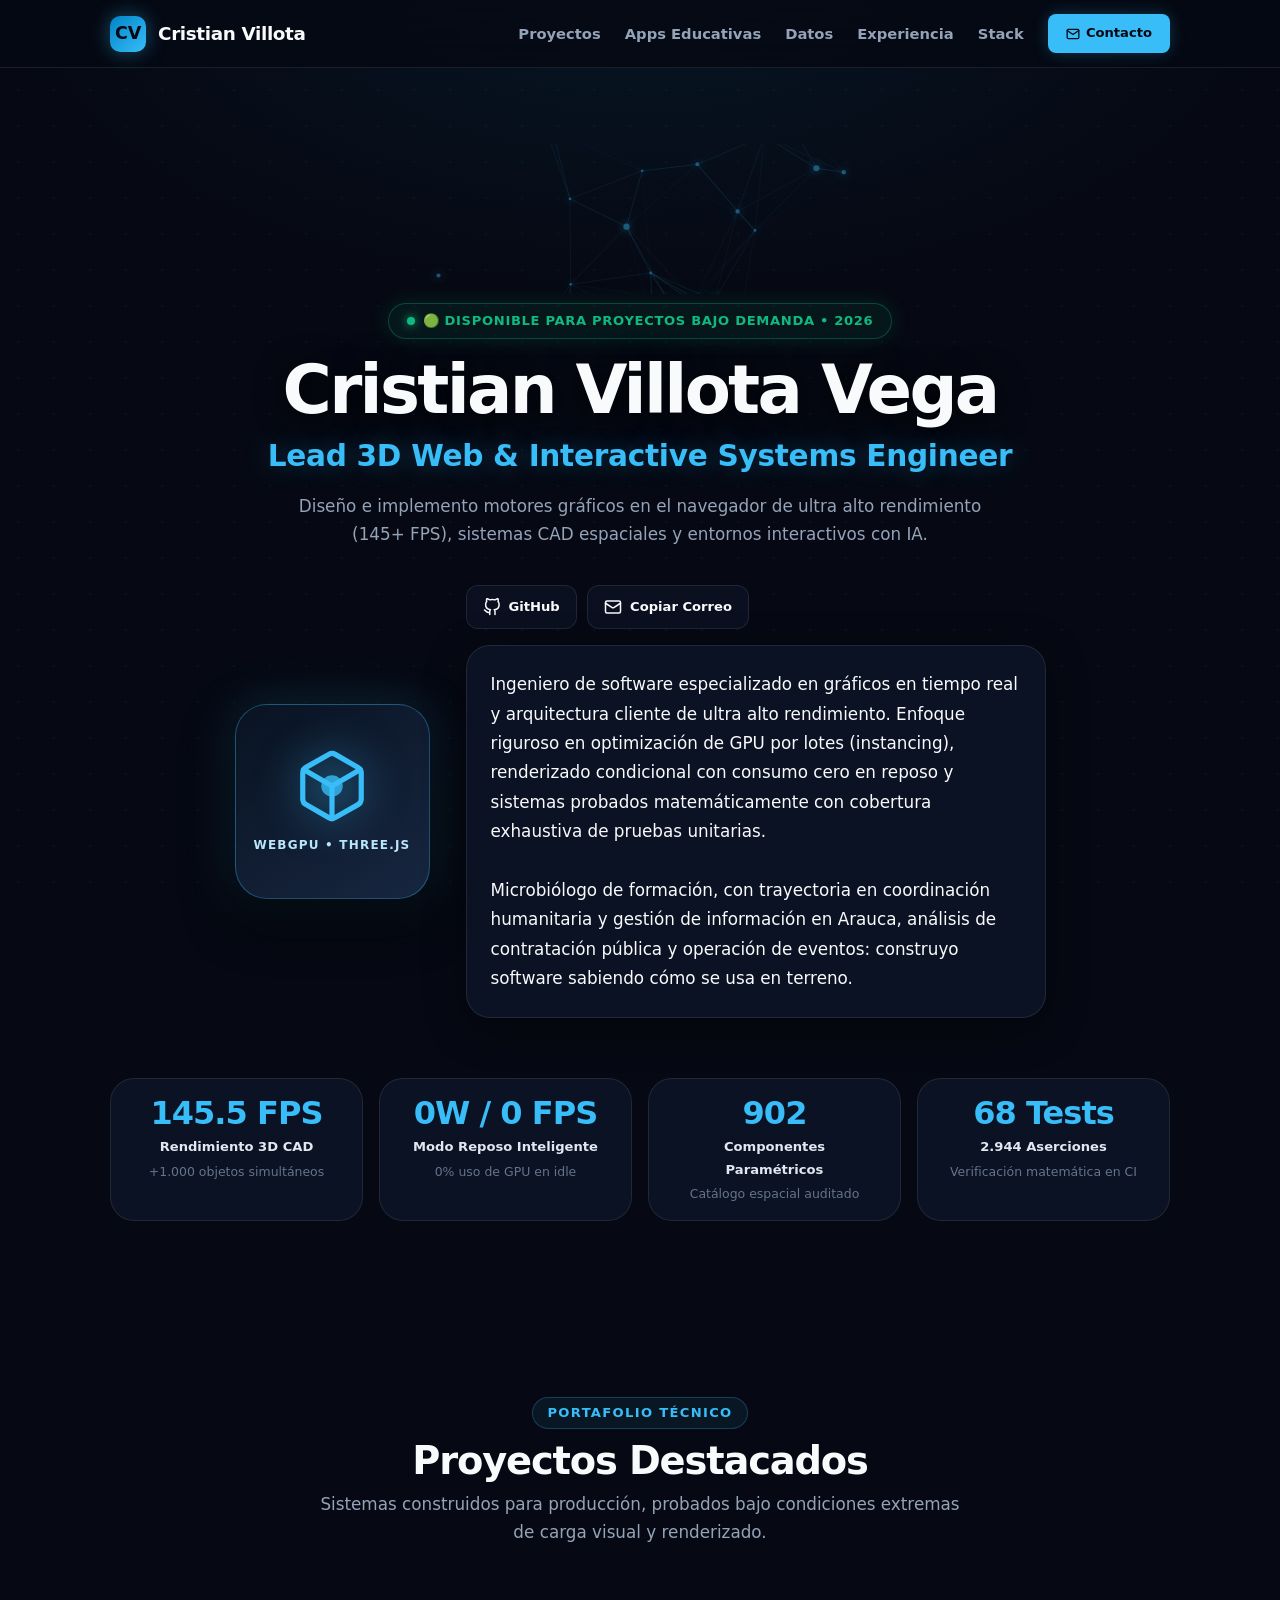
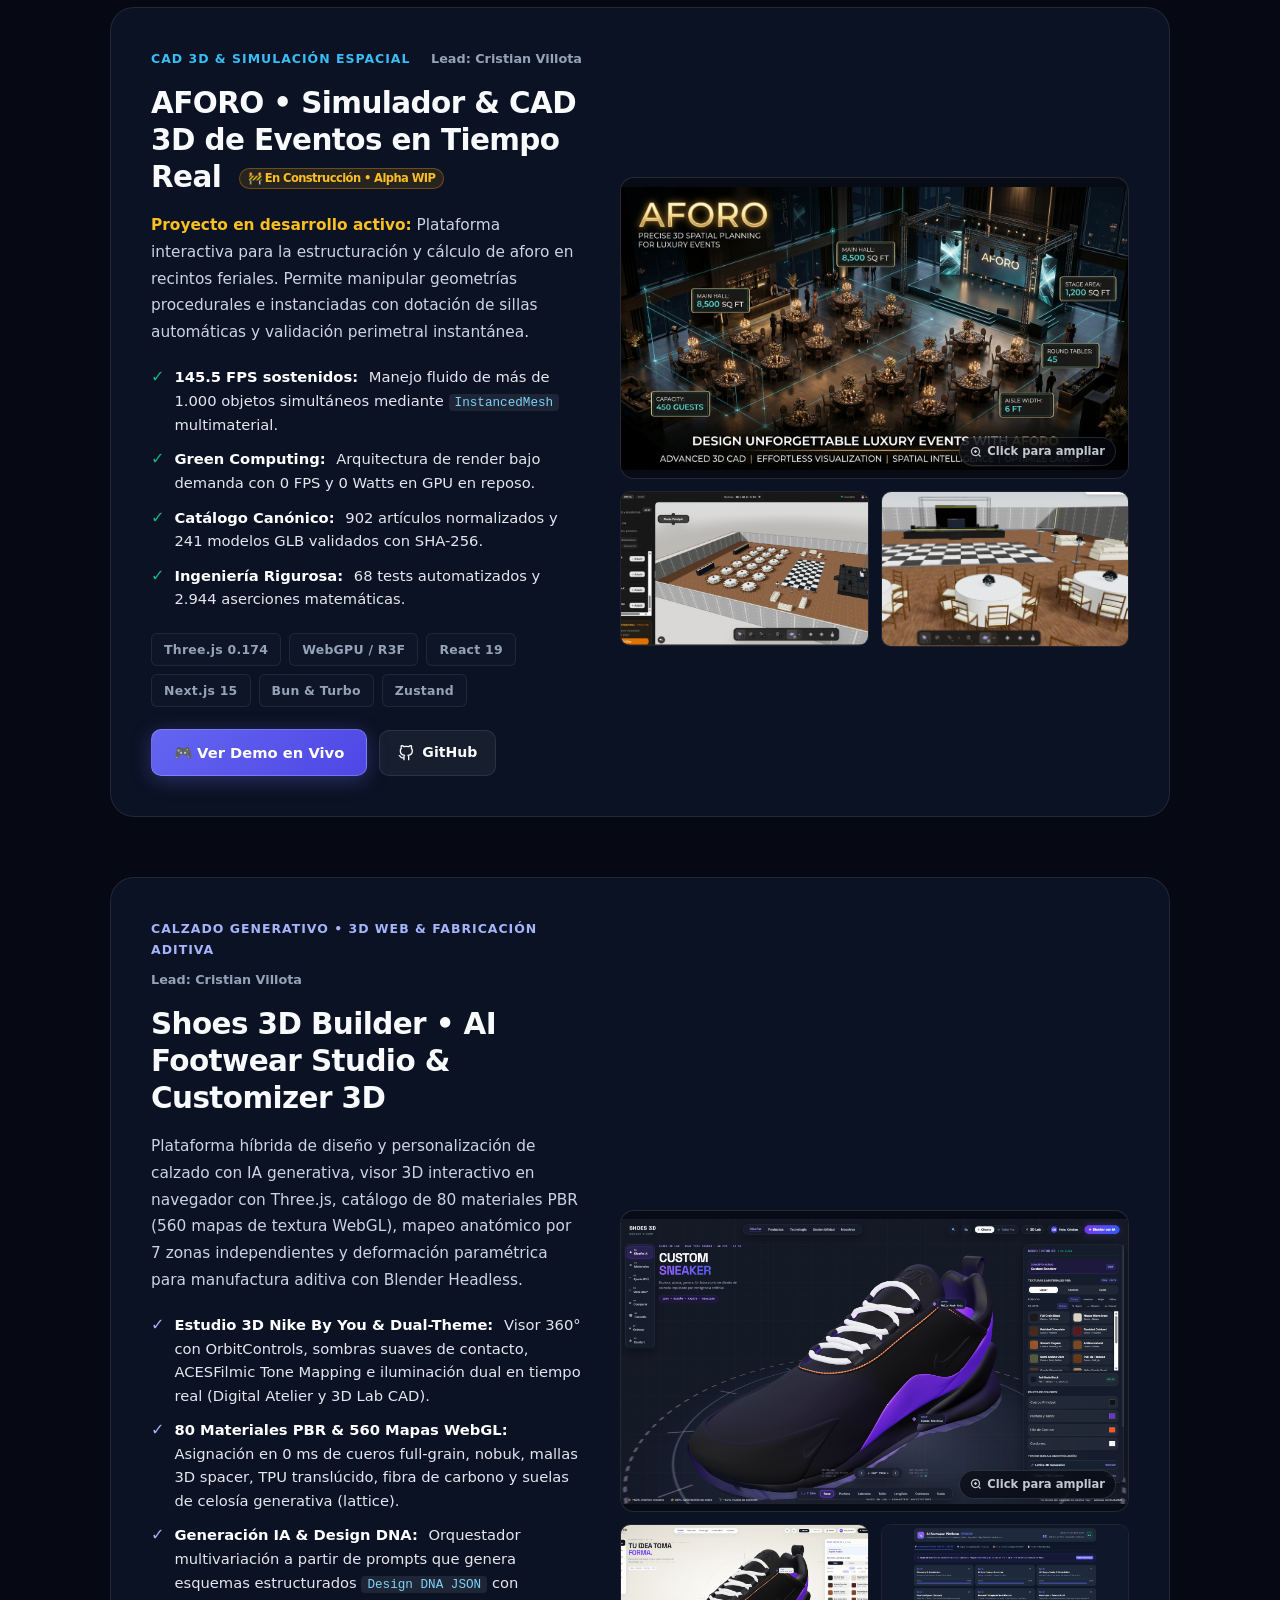
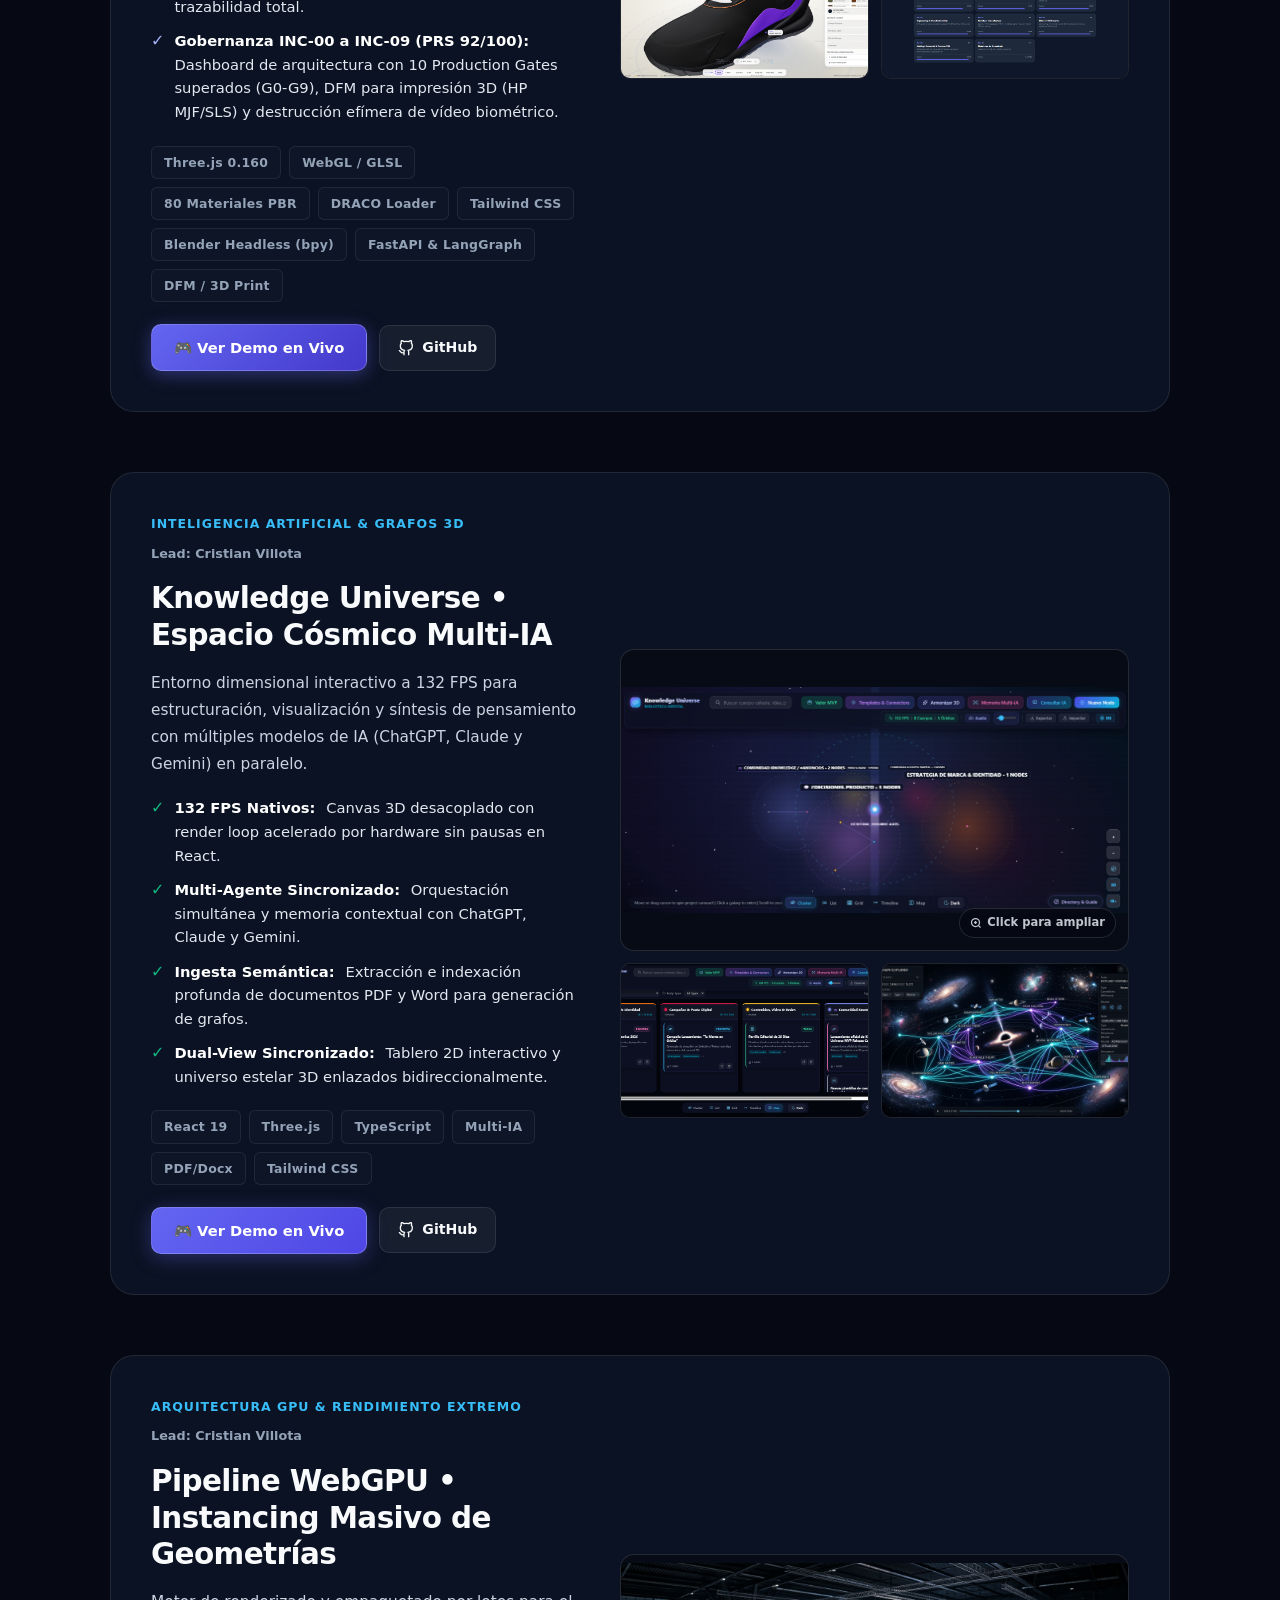
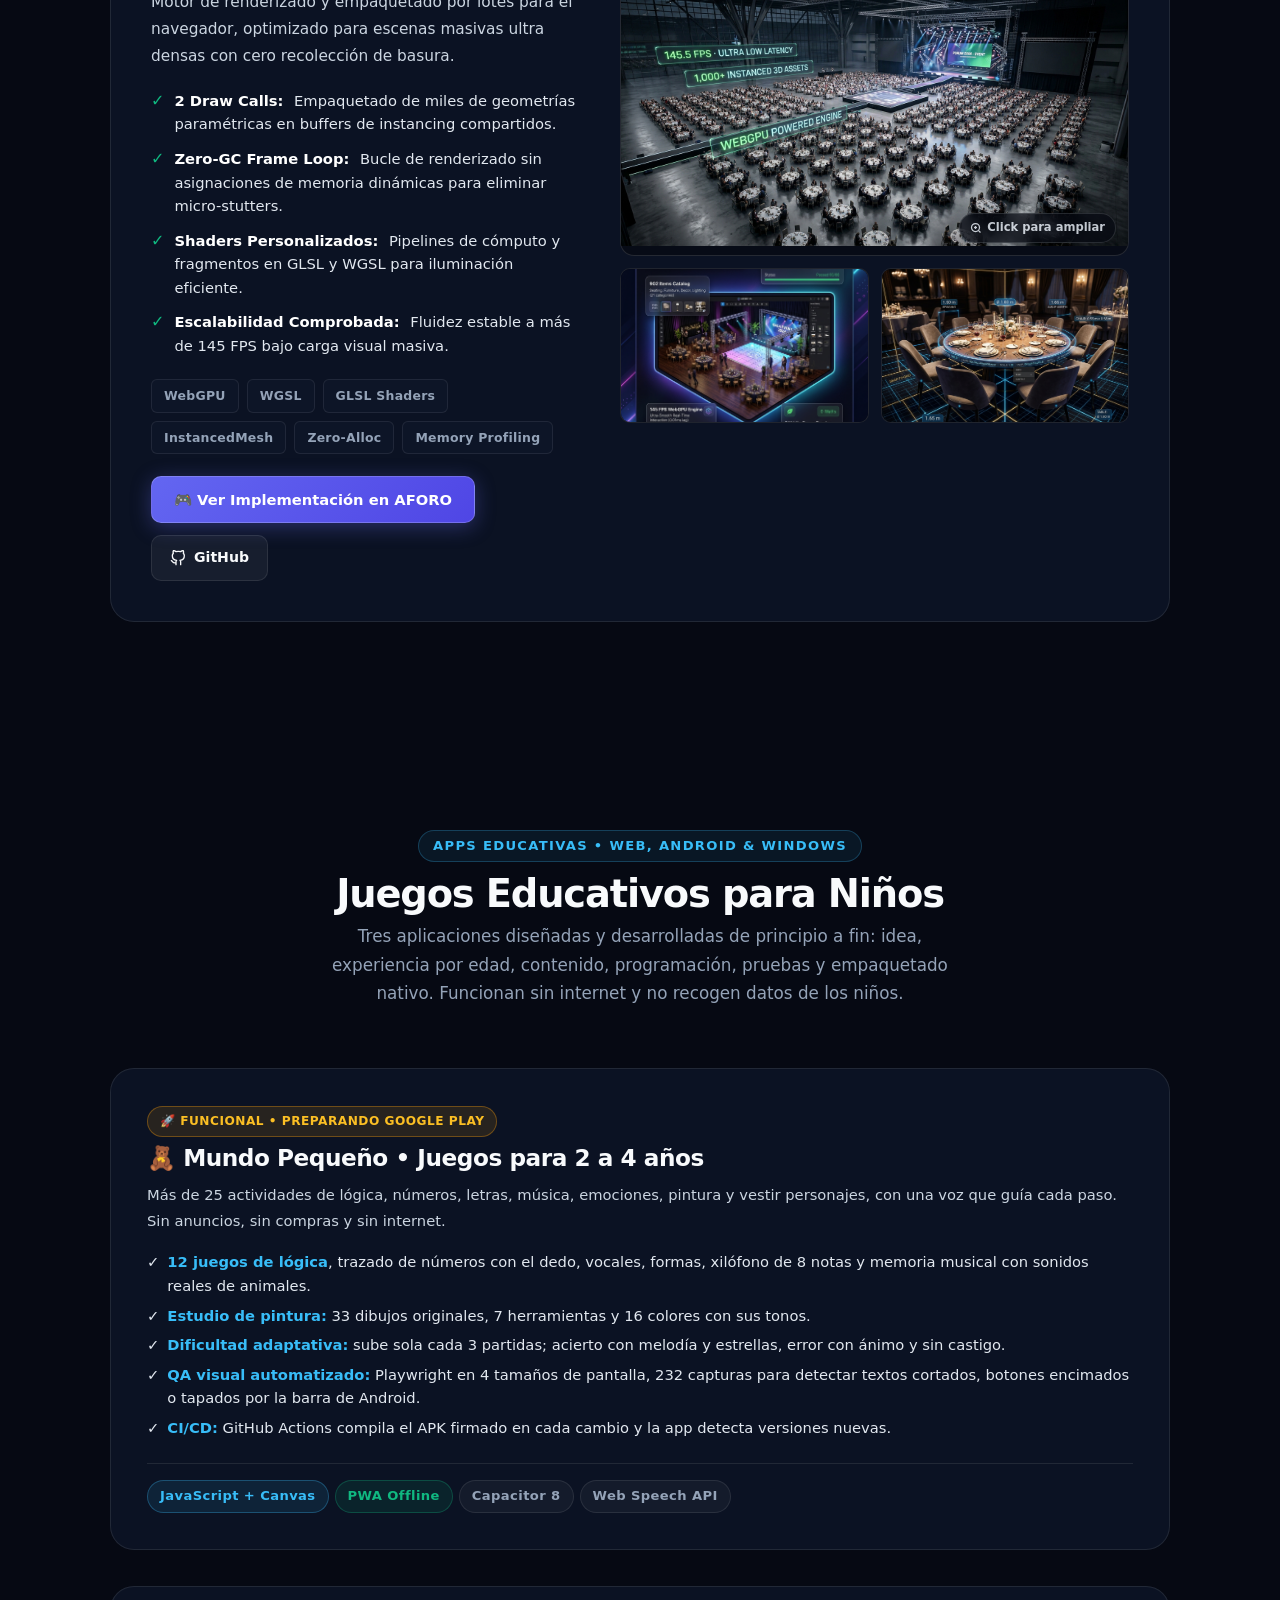
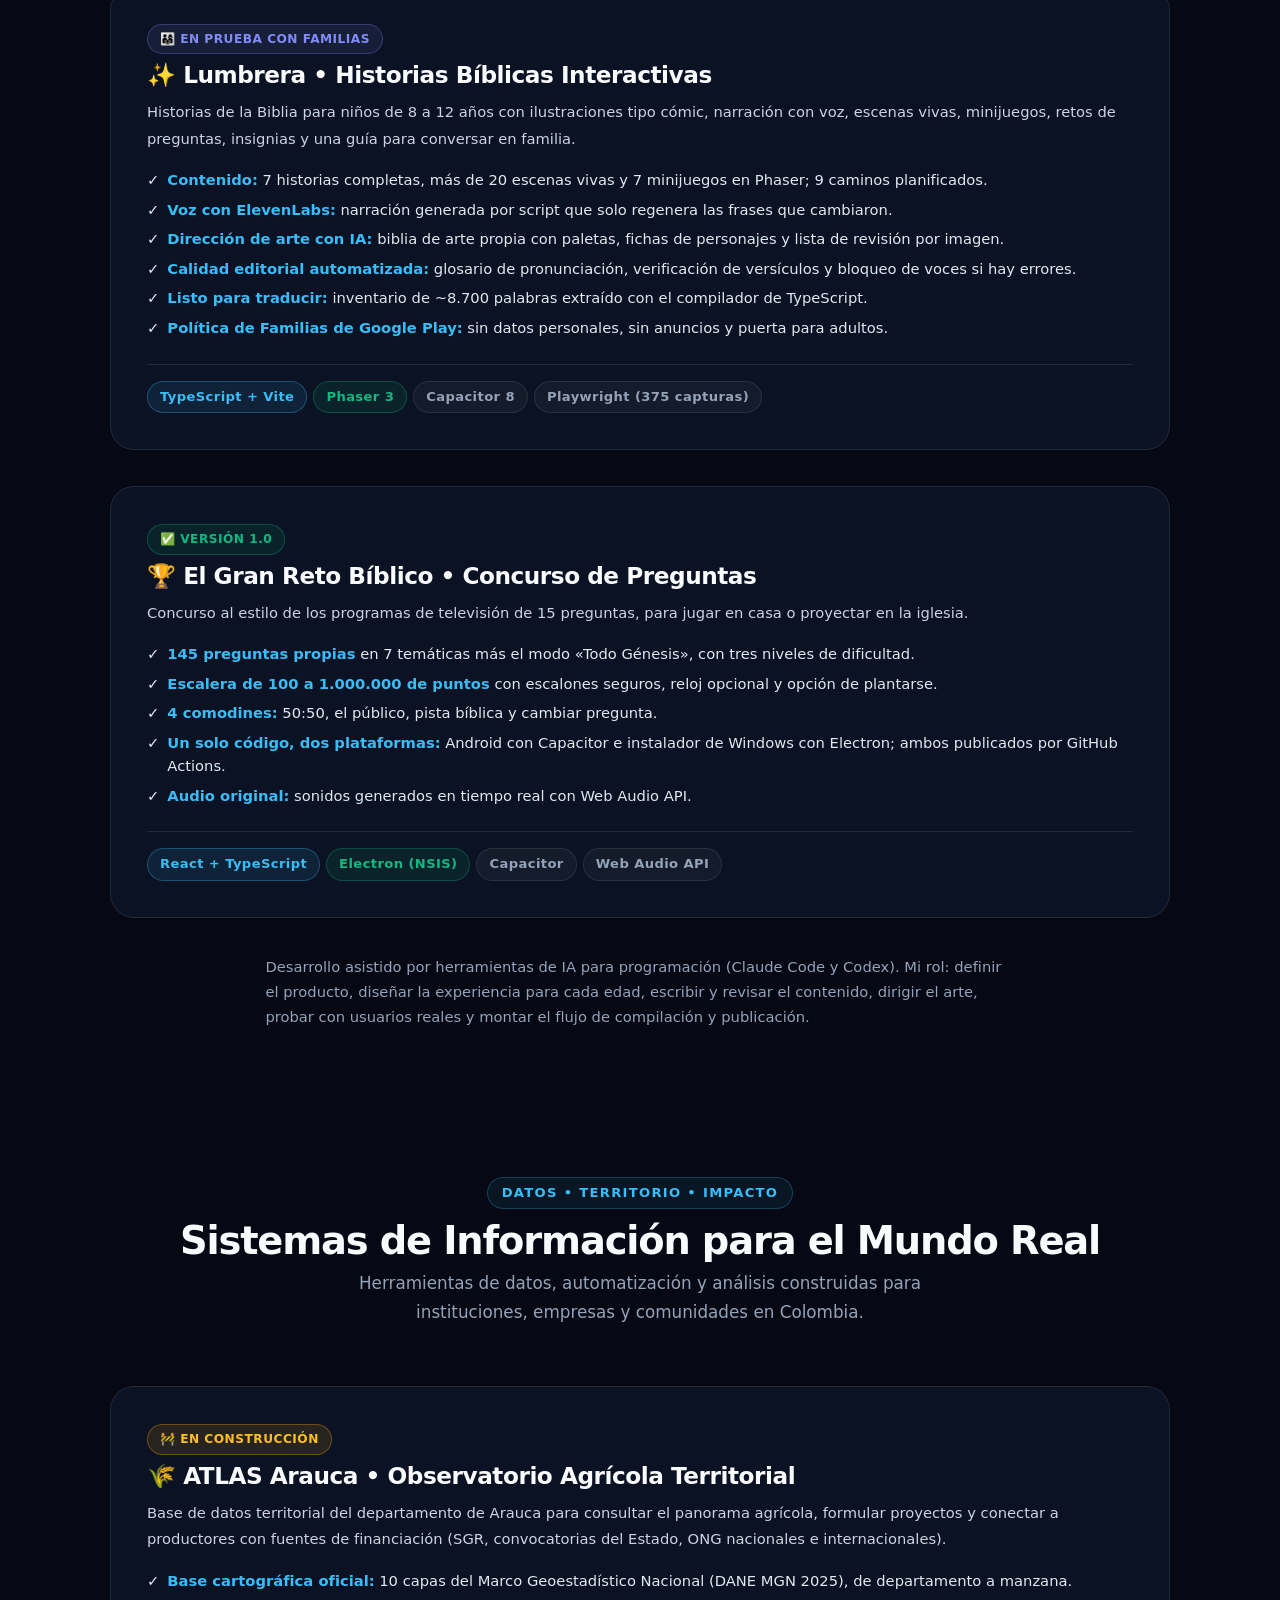
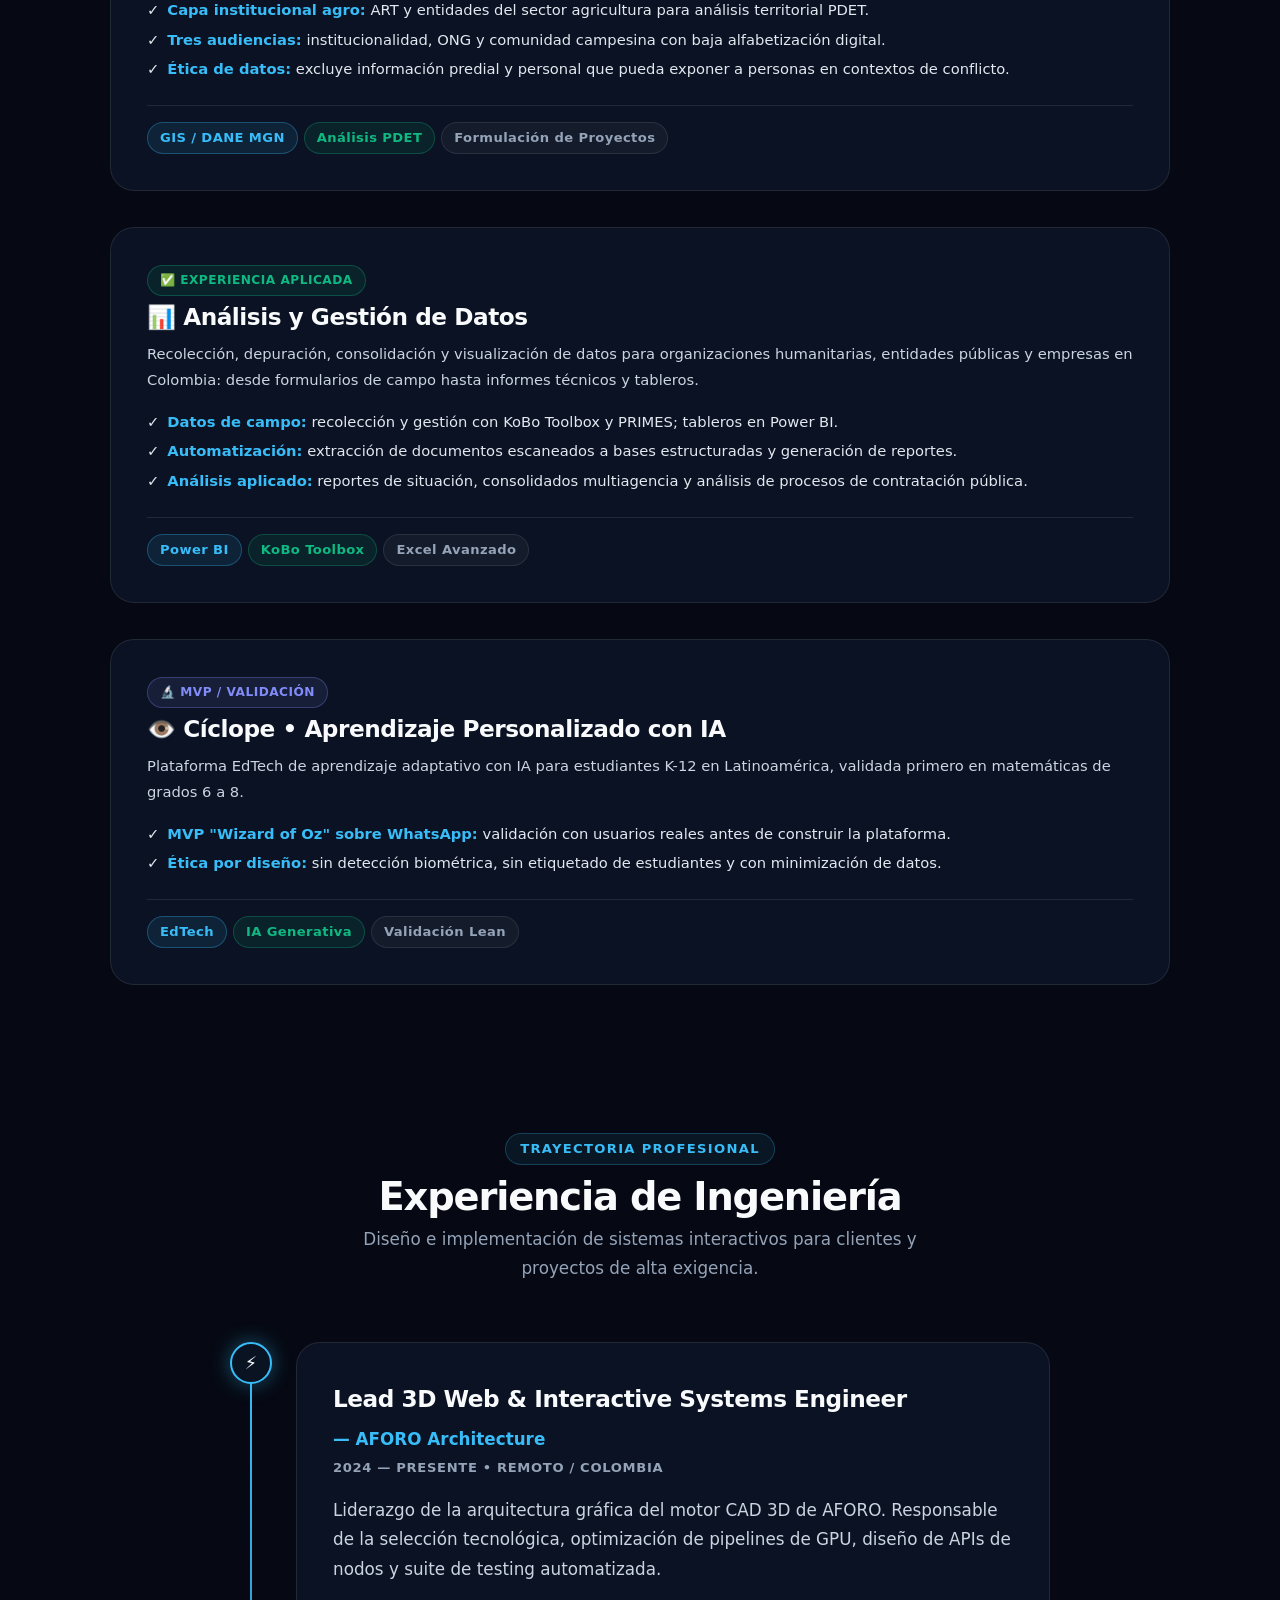
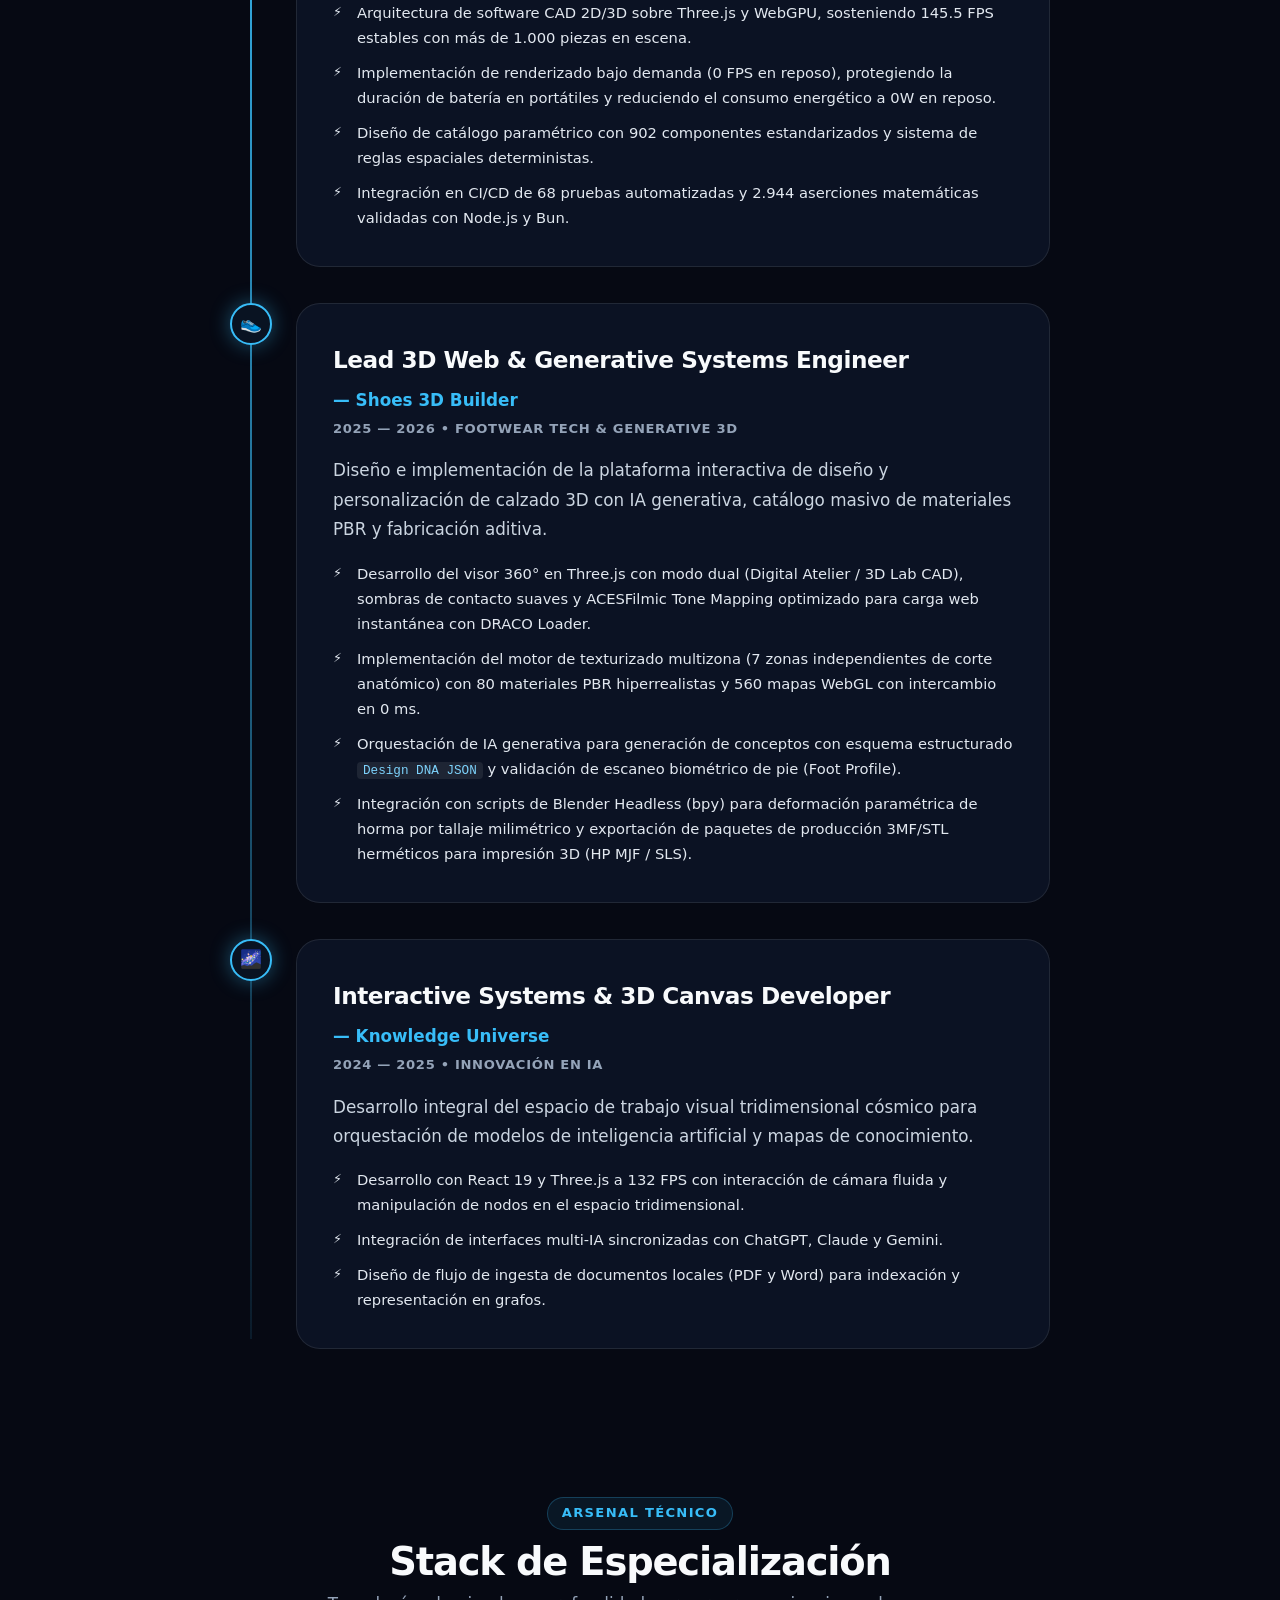
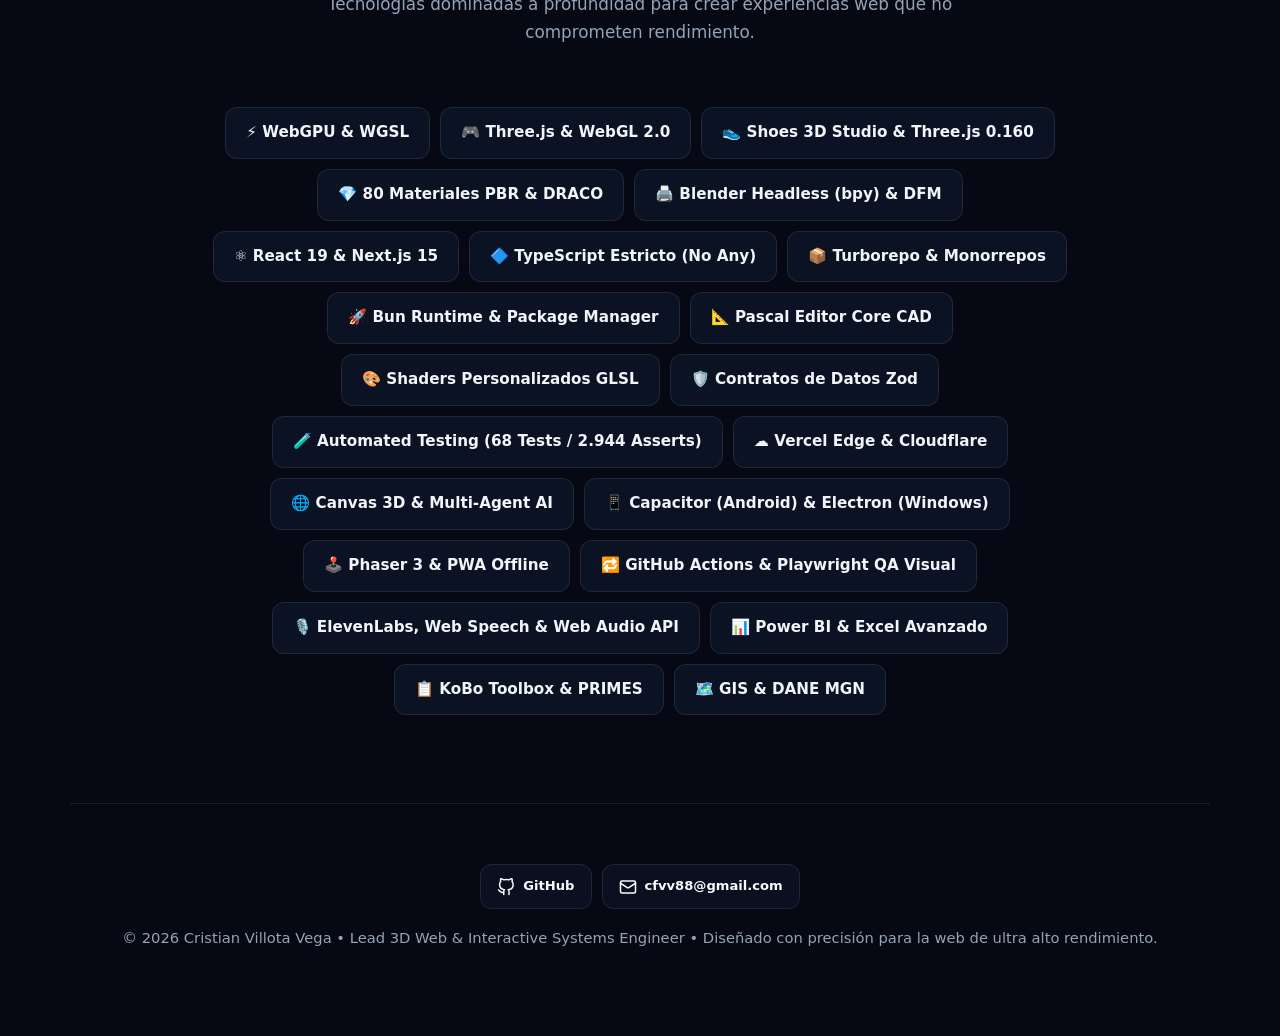
==== commit 91594ed3: "feat: agregar juegos educativos y simplificar sección de datos - Nueva sección Apps Educativas: Mund" ====
--- a/index.html
+++ b/index.html
@@ -32,7 +32,8 @@
 
       <nav class="nav-links" aria-label="Navegación principal">
         <a href="#proyectos" class="nav-link">Proyectos</a>
-        <a href="#impacto" class="nav-link">Datos &amp; Territorio</a>
+        <a href="#apps" class="nav-link">Apps Educativas</a>
+        <a href="#impacto" class="nav-link">Datos</a>
         <a href="#experiencia" class="nav-link">Experiencia</a>
         <a href="#stack" class="nav-link">Stack</a>
         <a href="#contacto" class="nav-cta-btn">
@@ -476,6 +477,99 @@
       </div>
     </section>
 
+    <!-- APPS EDUCATIVAS -->
+    <section class="projects impact" id="apps">
+      <div class="section-header">
+        <div class="section-tag">Apps Educativas &bull; Web, Android &amp; Windows</div>
+        <h2 class="section-title">Juegos Educativos para Niños</h2>
+        <p class="section-subtitle">Tres aplicaciones diseñadas y desarrolladas de principio a fin: idea, experiencia por edad, contenido, programación, pruebas y empaquetado nativo. Funcionan sin internet y no recogen datos de los niños.</p>
+      </div>
+
+      <div class="projects-grid">
+        <!-- MUNDO PEQUEÑO -->
+        <article class="project-card spotlight-card">
+          <div class="project-top">
+            <div class="project-header-row">
+              <span class="project-status-badge status-alpha">🚀 Funcional &bull; Preparando Google Play</span>
+              <h3 class="project-name">🧸 Mundo Pequeño &bull; Juegos para 2 a 4 años</h3>
+            </div>
+            <p class="project-desc">
+              Más de 25 actividades de lógica, números, letras, música, emociones, pintura y vestir personajes, con una voz que guía cada paso. Sin anuncios, sin compras y sin internet.
+            </p>
+            <div class="project-highlights">
+              <div class="highlight-item">✓ <span><strong>12 juegos de lógica</strong>, trazado de números con el dedo, vocales, formas, xilófono de 8 notas y memoria musical con sonidos reales de animales.</span></div>
+              <div class="highlight-item">✓ <span><strong>Estudio de pintura:</strong> 33 dibujos originales, 7 herramientas y 16 colores con sus tonos.</span></div>
+              <div class="highlight-item">✓ <span><strong>Dificultad adaptativa:</strong> sube sola cada 3 partidas; acierto con melodía y estrellas, error con ánimo y sin castigo.</span></div>
+              <div class="highlight-item">✓ <span><strong>QA visual automatizado:</strong> Playwright en 4 tamaños de pantalla, 232 capturas para detectar textos cortados, botones encimados o tapados por la barra de Android.</span></div>
+              <div class="highlight-item">✓ <span><strong>CI/CD:</strong> GitHub Actions compila el APK firmado en cada cambio y la app detecta versiones nuevas.</span></div>
+            </div>
+          </div>
+          <div class="project-badges">
+            <span class="project-badge badge-accent">JavaScript + Canvas</span>
+            <span class="project-badge badge-info">PWA Offline</span>
+            <span class="project-badge badge-secondary">Capacitor 8</span>
+            <span class="project-badge badge-secondary">Web Speech API</span>
+          </div>
+        </article>
+
+        <!-- LUMBRERA -->
+        <article class="project-card spotlight-card">
+          <div class="project-top">
+            <div class="project-header-row">
+              <span class="project-status-badge status-research">👨‍👩‍👧 En prueba con familias</span>
+              <h3 class="project-name">✨ Lumbrera &bull; Historias Bíblicas Interactivas</h3>
+            </div>
+            <p class="project-desc">
+              Historias de la Biblia para niños de 8 a 12 años con ilustraciones tipo cómic, narración con voz, escenas vivas, minijuegos, retos de preguntas, insignias y una guía para conversar en familia.
+            </p>
+            <div class="project-highlights">
+              <div class="highlight-item">✓ <span><strong>Contenido:</strong> 7 historias completas, más de 20 escenas vivas y 7 minijuegos en Phaser; 9 caminos planificados.</span></div>
+              <div class="highlight-item">✓ <span><strong>Voz con ElevenLabs:</strong> narración generada por script que solo regenera las frases que cambiaron.</span></div>
+              <div class="highlight-item">✓ <span><strong>Dirección de arte con IA:</strong> biblia de arte propia con paletas, fichas de personajes y lista de revisión por imagen.</span></div>
+              <div class="highlight-item">✓ <span><strong>Calidad editorial automatizada:</strong> glosario de pronunciación, verificación de versículos y bloqueo de voces si hay errores.</span></div>
+              <div class="highlight-item">✓ <span><strong>Listo para traducir:</strong> inventario de ~8.700 palabras extraído con el compilador de TypeScript.</span></div>
+              <div class="highlight-item">✓ <span><strong>Política de Familias de Google Play:</strong> sin datos personales, sin anuncios y puerta para adultos.</span></div>
+            </div>
+          </div>
+          <div class="project-badges">
+            <span class="project-badge badge-accent">TypeScript + Vite</span>
+            <span class="project-badge badge-info">Phaser 3</span>
+            <span class="project-badge badge-secondary">Capacitor 8</span>
+            <span class="project-badge badge-secondary">Playwright (375 capturas)</span>
+          </div>
+        </article>
+
+        <!-- GRAN RETO BÍBLICO -->
+        <article class="project-card spotlight-card">
+          <div class="project-top">
+            <div class="project-header-row">
+              <span class="project-status-badge status-stable">✅ Versión 1.0</span>
+              <h3 class="project-name">🏆 El Gran Reto Bíblico &bull; Concurso de Preguntas</h3>
+            </div>
+            <p class="project-desc">
+              Concurso al estilo de los programas de televisión de 15 preguntas, para jugar en casa o proyectar en la iglesia.
+            </p>
+            <div class="project-highlights">
+              <div class="highlight-item">✓ <span><strong>145 preguntas propias</strong> en 7 temáticas más el modo «Todo Génesis», con tres niveles de dificultad.</span></div>
+              <div class="highlight-item">✓ <span><strong>Escalera de 100 a 1.000.000 de puntos</strong> con escalones seguros, reloj opcional y opción de plantarse.</span></div>
+              <div class="highlight-item">✓ <span><strong>4 comodines:</strong> 50:50, el público, pista bíblica y cambiar pregunta.</span></div>
+              <div class="highlight-item">✓ <span><strong>Un solo código, dos plataformas:</strong> Android con Capacitor e instalador de Windows con Electron; ambos publicados por GitHub Actions.</span></div>
+              <div class="highlight-item">✓ <span><strong>Audio original:</strong> sonidos generados en tiempo real con Web Audio API.</span></div>
+            </div>
+          </div>
+          <div class="project-badges">
+            <span class="project-badge badge-accent">React + TypeScript</span>
+            <span class="project-badge badge-info">Electron (NSIS)</span>
+            <span class="project-badge badge-secondary">Capacitor</span>
+            <span class="project-badge badge-secondary">Web Audio API</span>
+          </div>
+        </article>
+      </div>
+
+      <p class="section-subtitle impact-note">
+        Desarrollo asistido por herramientas de IA para programación (Claude Code y Codex). Mi rol: definir el producto, diseñar la experiencia para cada edad, escribir y revisar el contenido, dirigir el arte, probar con usuarios reales y montar el flujo de compilación y publicación.
+      </p>
+    </section>
     <!-- DATOS, TERRITORIO & IMPACTO -->
     <section class="projects impact" id="impacto">
       <div class="section-header">
@@ -509,98 +603,28 @@
           </div>
         </article>
 
-        <!-- INVER7 COTIZADOR -->
-        <article class="project-card spotlight-card">
-          <div class="project-top">
-            <div class="project-header-row">
-              <span class="project-status-badge status-stable">✅ Completado</span>
-              <h3 class="project-name">🧾 INVER7 &bull; Cotizador Web para Catering y Eventos</h3>
-            </div>
-            <p class="project-desc">
-              Aplicación web interactiva de cotización para INVER7 SAS, empresa de catering y eventos con clientes del sector público y privado. Precursora directa del motor de AFORO.
-            </p>
-            <div class="project-highlights">
-              <div class="highlight-item">✓ <span><strong>Gestión comercial:</strong> almacenamiento persistente, base de clientes e historial de cotizaciones.</span></div>
-              <div class="highlight-item">✓ <span><strong>Lógica tributaria colombiana:</strong> IVA, retención en la fuente para declarantes y no declarantes y reteIVA.</span></div>
-              <div class="highlight-item">✓ <span><strong>Documentos de marca:</strong> generación de cotizaciones y cuentas de cobro en PDF y Word.</span></div>
-            </div>
-          </div>
-          <div class="project-badges">
-            <span class="project-badge badge-accent">Web App</span>
-            <span class="project-badge badge-info">Automatización Documental</span>
-            <span class="project-badge badge-secondary">ReportLab / PDF</span>
-          </div>
-        </article>
-
-        <!-- AUDITORÍA DOCUMENTAL -->
-        <article class="project-card spotlight-card">
-          <div class="project-top">
-            <div class="project-header-row">
-              <span class="project-status-badge status-stable">✅ Operativo</span>
-              <h3 class="project-name">📑 Auditoría Documental Asistida por IA</h3>
-            </div>
-            <p class="project-desc">
-              Flujo de extracción y auditoría de PDF escaneados de asistencias técnicas a comedores escolares en varios municipios de Arauca, convertidos en consolidados Excel por municipio, mes y contrato.
-            </p>
-            <div class="project-highlights">
-              <div class="highlight-item">✓ <span><strong>Extracción estructurada:</strong> visita, fecha, municipio, técnico, objeto, actividad y costos de transporte.</span></div>
-              <div class="highlight-item">✓ <span><strong>Reglas de auditoría explícitas:</strong> resolución de formatos sin firma o ilegibles por continuidad del técnico.</span></div>
-              <div class="highlight-item">✓ <span><strong>Trazabilidad contractual:</strong> consolidados separados por vigencia de contrato.</span></div>
-            </div>
-          </div>
-          <div class="project-badges">
-            <span class="project-badge badge-accent">PDF Escaneados → Datos</span>
-            <span class="project-badge badge-info">Excel Avanzado</span>
-            <span class="project-badge badge-secondary">Control de Calidad de Datos</span>
-          </div>
-        </article>
-
-        <!-- COORDINACIÓN HUMANITARIA -->
-        <article class="project-card spotlight-card">
-          <div class="project-top">
-            <div class="project-header-row">
-              <span class="project-status-badge status-stable">✅ Entregado</span>
-              <h3 class="project-name">🌊 Gestión de Información Humanitaria &bull; ELC Arauca</h3>
-            </div>
-            <p class="project-desc">
-              Documentación de coordinación para la respuesta a la emergencia por inundaciones (ola invernal) del Equipo Local de Coordinación de Arauca.
-            </p>
-            <div class="project-highlights">
-              <div class="highlight-item">✓ <span><strong>Reportes de situación (SitRep)</strong> en HTML con estilo editorial unificado.</span></div>
-              <div class="highlight-item">✓ <span><strong>Consolidado de entrega de ayudas</strong> a partir de los reportes de múltiples socios.</span></div>
-              <div class="highlight-item">✓ <span><strong>Integración multiagencia:</strong> OIM, ACNUR, PMA, NRC, Save the Children y otros.</span></div>
-            </div>
-          </div>
-          <div class="project-badges">
-            <span class="project-badge badge-accent">Gestión de Información</span>
-            <span class="project-badge badge-info">Coordinación Multiagencia</span>
-            <span class="project-badge badge-secondary">HTML / Reporting</span>
-          </div>
-        </article>
-
-        <!-- CONTRATACIÓN PÚBLICA -->
+        <!-- ANÁLISIS DE DATOS (GENERAL) -->
         <article class="project-card spotlight-card">
           <div class="project-top">
             <div class="project-header-row">
               <span class="project-status-badge status-stable">✅ Experiencia aplicada</span>
-              <h3 class="project-name">⚖️ Análisis de Contratación Pública</h3>
+              <h3 class="project-name">📊 Análisis y Gestión de Datos</h3>
             </div>
             <p class="project-desc">
-              Análisis de procesos de compra pública en SECOP II para operadores logísticos y de catering: requisitos habilitantes, estructuras de participación e indicadores financieros.
+              Recolección, depuración, consolidación y visualización de datos para organizaciones humanitarias, entidades públicas y empresas en Colombia: desde formularios de campo hasta informes técnicos y tableros.
             </p>
             <div class="project-highlights">
-              <div class="highlight-item">✓ <span><strong>Procesos de gran escala:</strong> análisis de un proceso de Prosperidad Social de ~5.600 millones COP.</span></div>
-              <div class="highlight-item">✓ <span><strong>Presupuestación logística:</strong> evento de 3.000 asistentes con presupuesto de 170 millones COP.</span></div>
-              <div class="highlight-item">✓ <span><strong>Marco normativo:</strong> Ley 80 de 1993 y Decreto 1082 de 2015.</span></div>
+              <div class="highlight-item">✓ <span><strong>Datos de campo:</strong> recolección y gestión con KoBo Toolbox y PRIMES; tableros en Power BI.</span></div>
+              <div class="highlight-item">✓ <span><strong>Automatización:</strong> extracción de documentos escaneados a bases estructuradas y generación de reportes.</span></div>
+              <div class="highlight-item">✓ <span><strong>Análisis aplicado:</strong> reportes de situación, consolidados multiagencia y análisis de procesos de contratación pública.</span></div>
             </div>
           </div>
           <div class="project-badges">
-            <span class="project-badge badge-accent">SECOP II</span>
-            <span class="project-badge badge-info">Análisis Financiero</span>
-            <span class="project-badge badge-secondary">Informes Técnicos</span>
-          </div>
-        </article>
-
+            <span class="project-badge badge-accent">Power BI</span>
+            <span class="project-badge badge-info">KoBo Toolbox</span>
+            <span class="project-badge badge-secondary">Excel Avanzado</span>
+          </div>
+        </article>
         <!-- CÍCLOPE -->
         <article class="project-card spotlight-card">
           <div class="project-top">
@@ -698,50 +722,6 @@
               <li>Desarrollo con React 19 y Three.js a 132 FPS con interacción de cámara fluida y manipulación de nodos en el espacio tridimensional.</li>
               <li>Integración de interfaces multi-IA sincronizadas con ChatGPT, Claude y Gemini.</li>
               <li>Diseño de flujo de ingesta de documentos locales (PDF y Word) para indexación y representación en grafos.</li>
-            </ul>
-          </div>
-        </div>
-
-        <!-- ITEM 4: INVER7 -->
-        <div class="timeline-item">
-          <div class="timeline-dot">🧾</div>
-          <div class="timeline-content spotlight-card">
-            <div class="exp-header">
-              <span class="exp-role">Consultor de Datos, Contratación y Operaciones</span>
-              <span class="exp-company">— INVER7 SAS (Grupo Empresarial)</span>
-            </div>
-            <p class="exp-dates">Catering &amp; Eventos &bull; Colombia</p>
-
-            <p class="exp-intro">
-              Consultoría administrativa y de datos para una empresa de catering y eventos que atiende entidades como Ecopetrol, Prosperidad Social, SENA, gobernaciones y universidades.
-            </p>
-
-            <ul class="exp-list">
-              <li>Construcción del cotizador web interno con clientes, historial y lógica tributaria colombiana.</li>
-              <li>Análisis de procesos en SECOP II (requisitos habilitantes, estructuras de participación y umbrales financieros).</li>
-              <li>Presupuestación logística de eventos de gran formato y análisis comparativo de proveedores.</li>
-            </ul>
-          </div>
-        </div>
-
-        <!-- ITEM 5: HUMANITARIO -->
-        <div class="timeline-item">
-          <div class="timeline-dot">🌍</div>
-          <div class="timeline-content spotlight-card">
-            <div class="exp-header">
-              <span class="exp-role">Coordinación Humanitaria &amp; Gestión de Información</span>
-              <span class="exp-company">— Arauca, Colombia</span>
-            </div>
-            <p class="exp-dates">Trabajo de campo &bull; Población refugiada, migrante y afectada por el conflicto</p>
-
-            <p class="exp-intro">
-              Roles de coordinación en terreno y manejo de datos para la respuesta humanitaria en Arauca, en articulación con agencias del sistema de Naciones Unidas y ONG internacionales.
-            </p>
-
-            <ul class="exp-list">
-              <li>Recolección y gestión de datos con KoBo Toolbox y PRIMES; visualización en Power BI.</li>
-              <li>Elaboración de reportes de situación y consolidados de entrega de ayudas para el ELC Arauca.</li>
-              <li>Articulación con organizaciones comunitarias y grupos cívicos locales.</li>
             </ul>
           </div>
         </div>
@@ -772,11 +752,13 @@
         <div class="stack-pill">🧪 Automated Testing (68 Tests / 2.944 Asserts)</div>
         <div class="stack-pill">☁️ Vercel Edge &amp; Cloudflare</div>
         <div class="stack-pill">🌐 Canvas 3D &amp; Multi-Agent AI</div>
+        <div class="stack-pill">📱 Capacitor (Android) &amp; Electron (Windows)</div>
+        <div class="stack-pill">🕹️ Phaser 3 &amp; PWA Offline</div>
+        <div class="stack-pill">🔁 GitHub Actions &amp; Playwright QA Visual</div>
+        <div class="stack-pill">🎙️ ElevenLabs, Web Speech &amp; Web Audio API</div>
         <div class="stack-pill">📊 Power BI &amp; Excel Avanzado</div>
         <div class="stack-pill">📋 KoBo Toolbox &amp; PRIMES</div>
         <div class="stack-pill">🗺️ GIS &amp; DANE MGN</div>
-        <div class="stack-pill">⚖️ SECOP II &bull; Ley 80 &bull; Decreto 1082</div>
-        <div class="stack-pill">📄 ReportLab &amp; Automatización Documental</div>
       </div>
     </section>
   </main>
--- a/style.css
+++ b/style.css
@@ -1520,3 +1520,9 @@
 .impact .project-desc {
   font-size: var(--text-sm);
 }
+
+.impact-note {
+  margin-top: var(--space-xl);
+  max-width: 80ch;
+  font-size: var(--text-sm);
+}
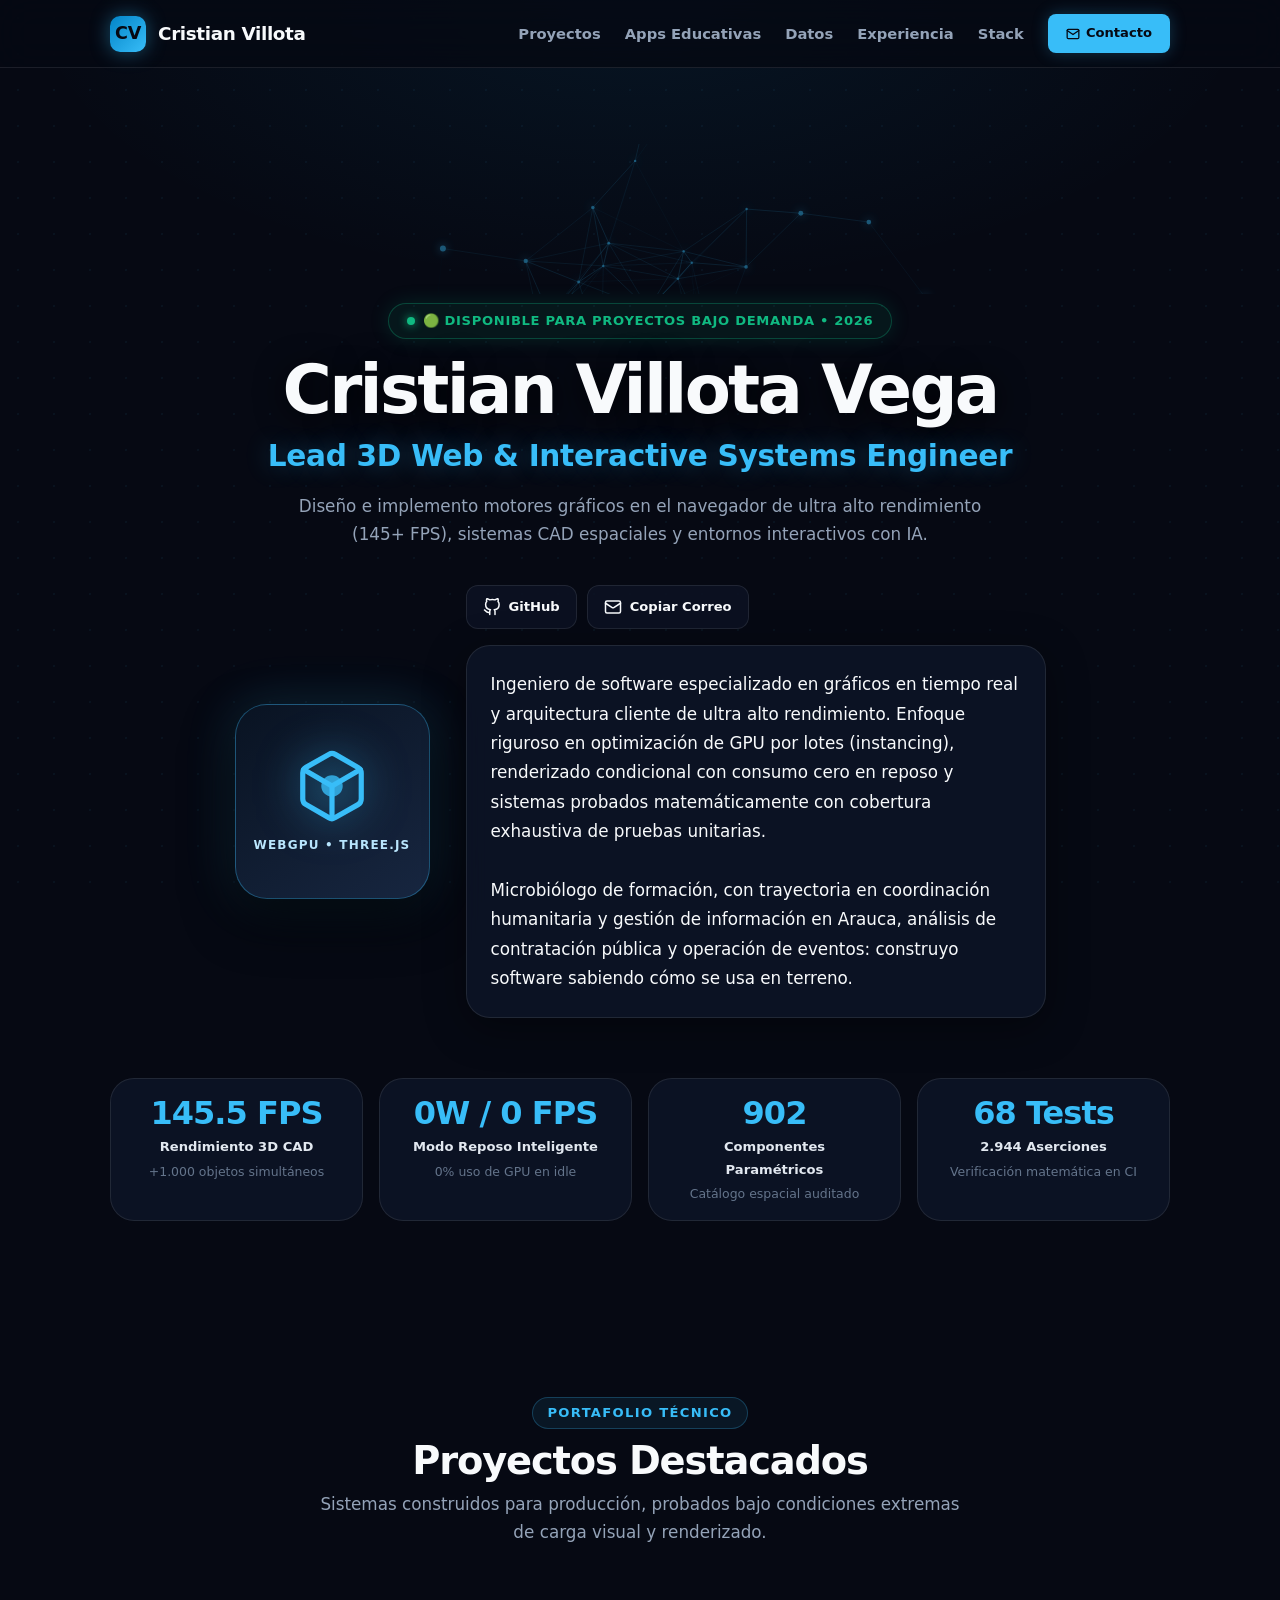
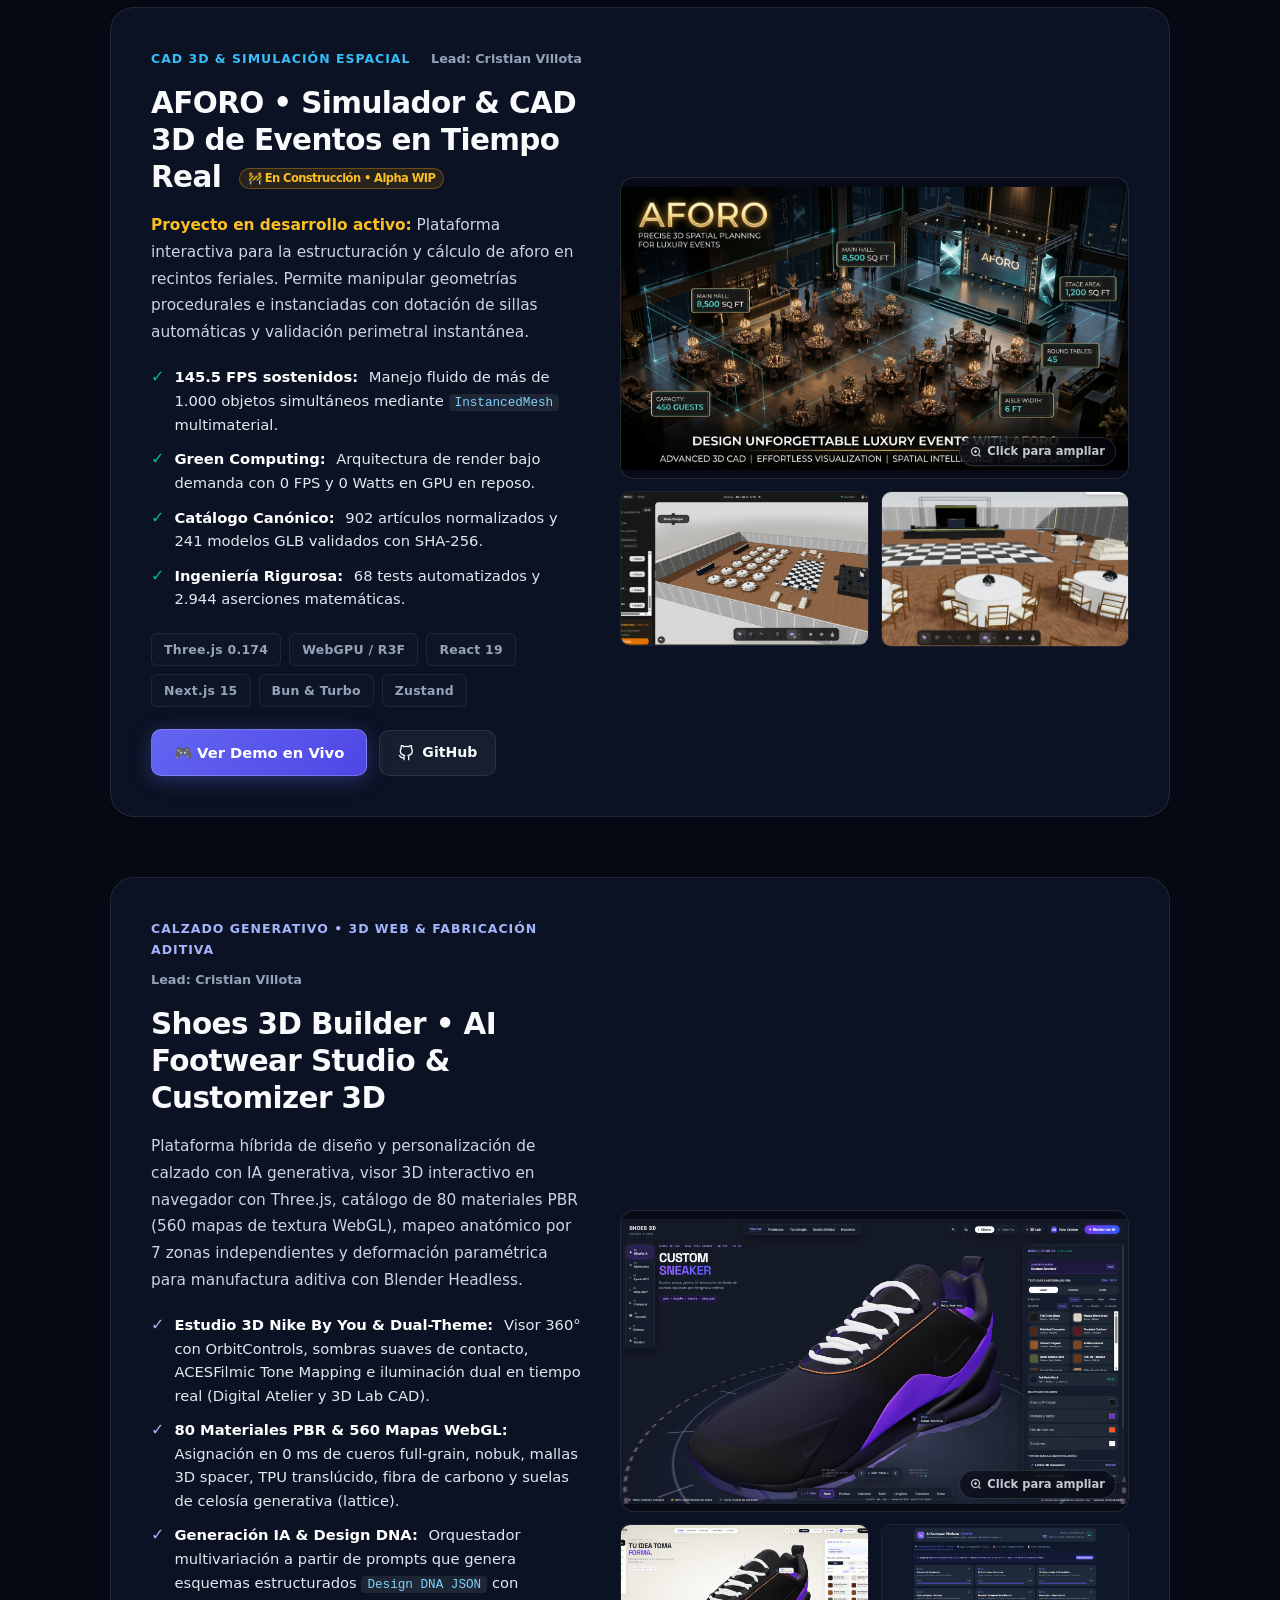
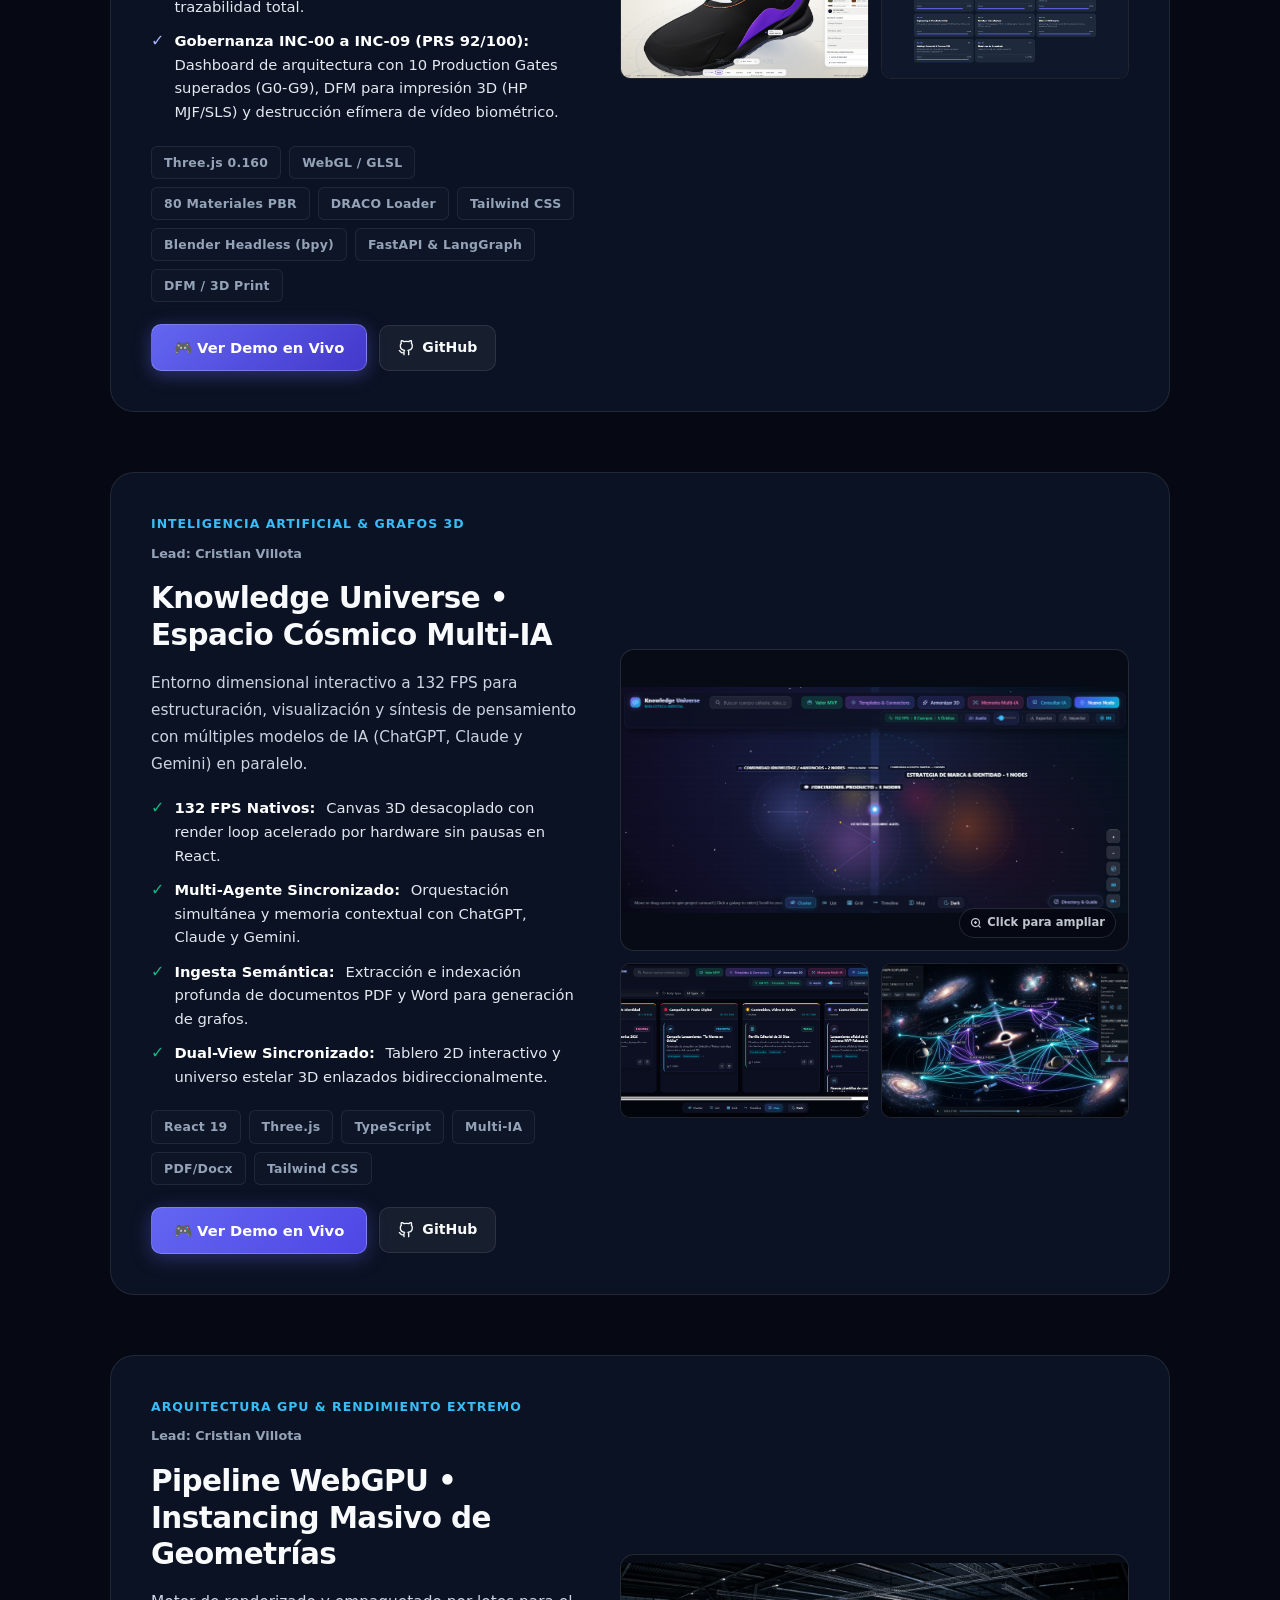
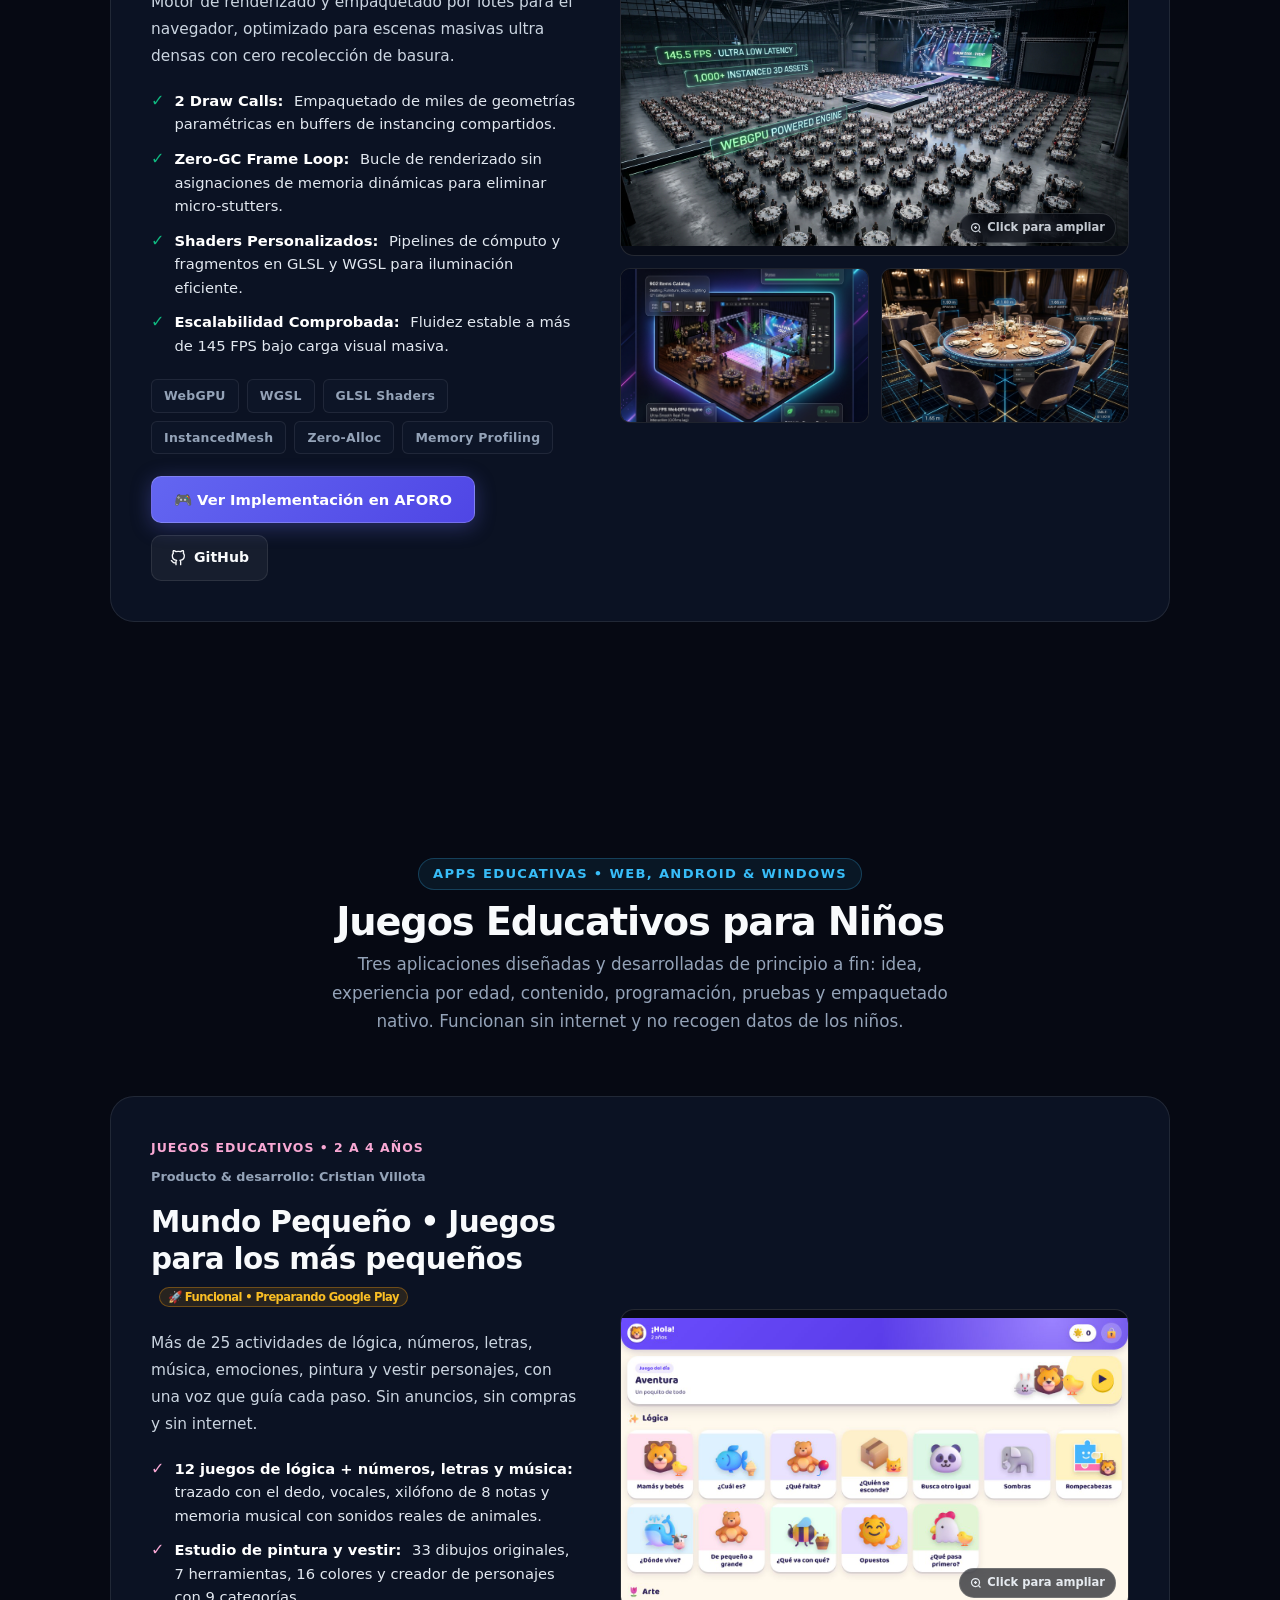
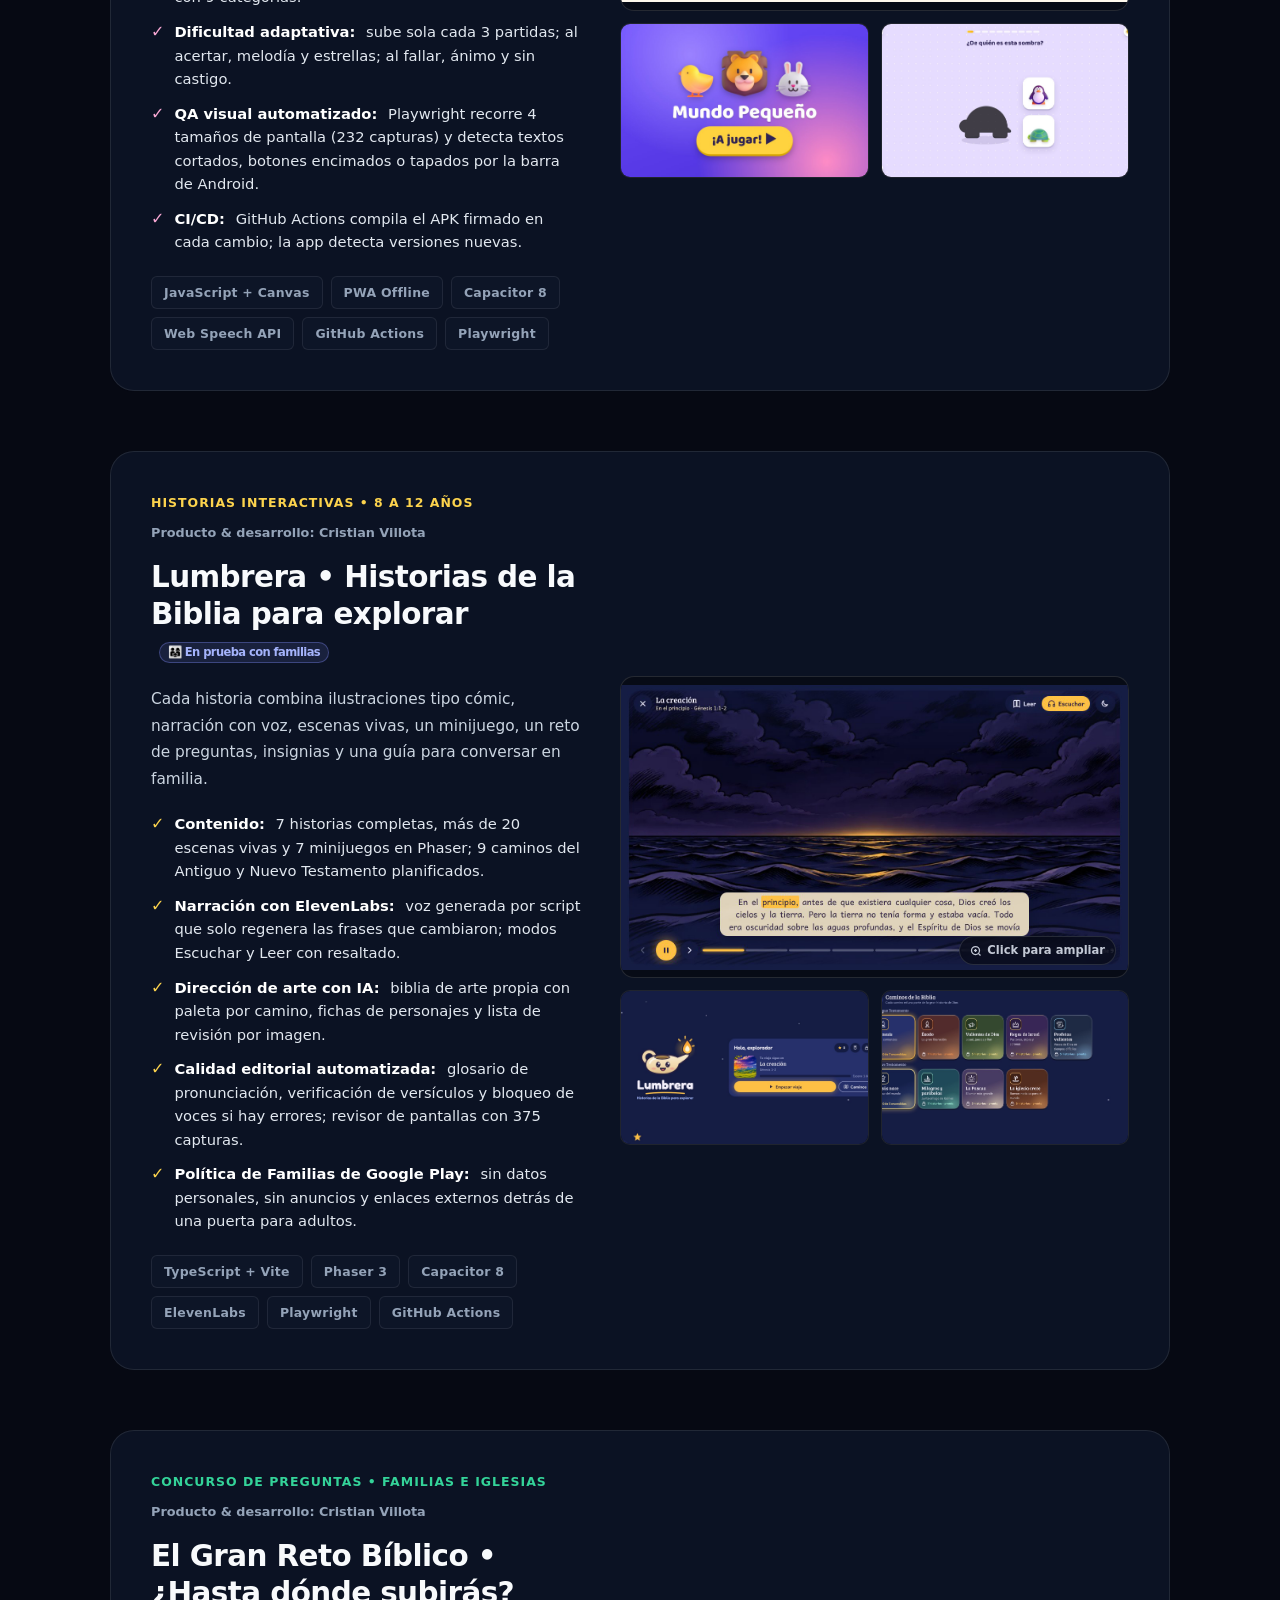
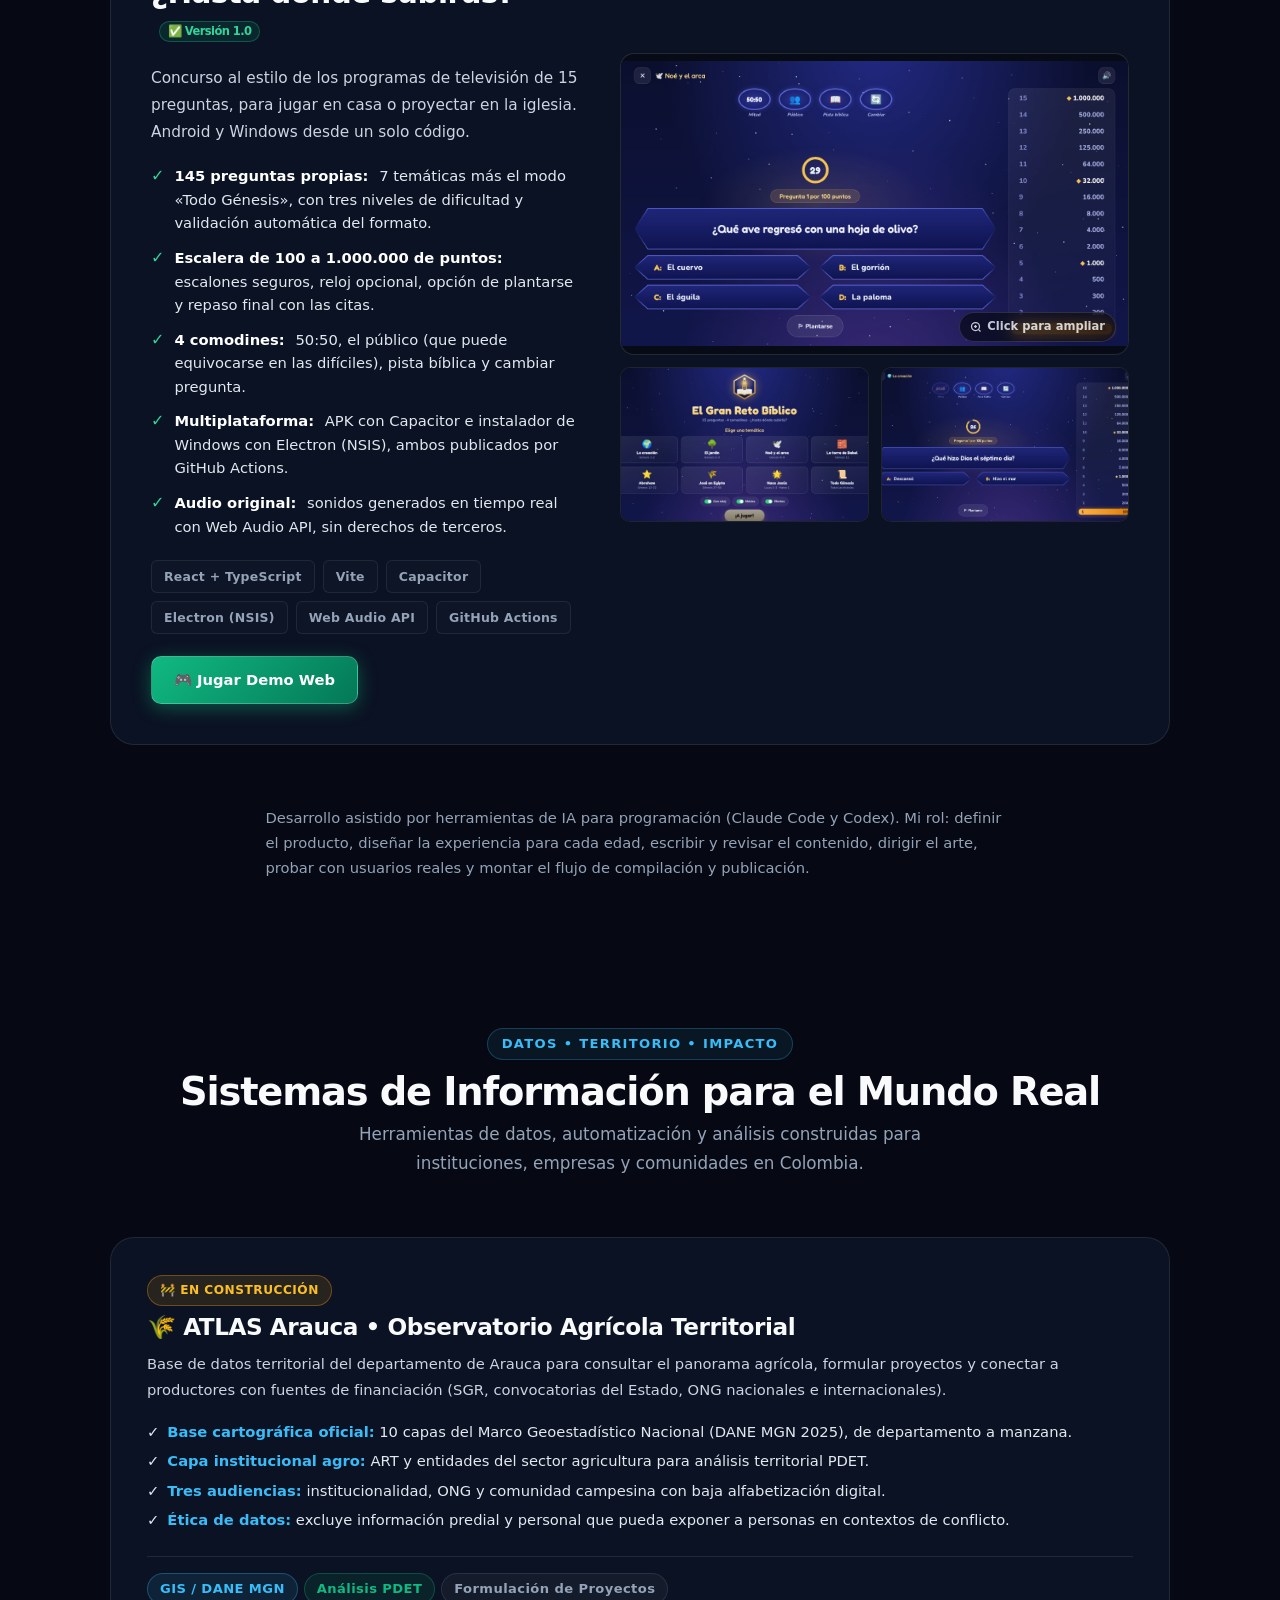
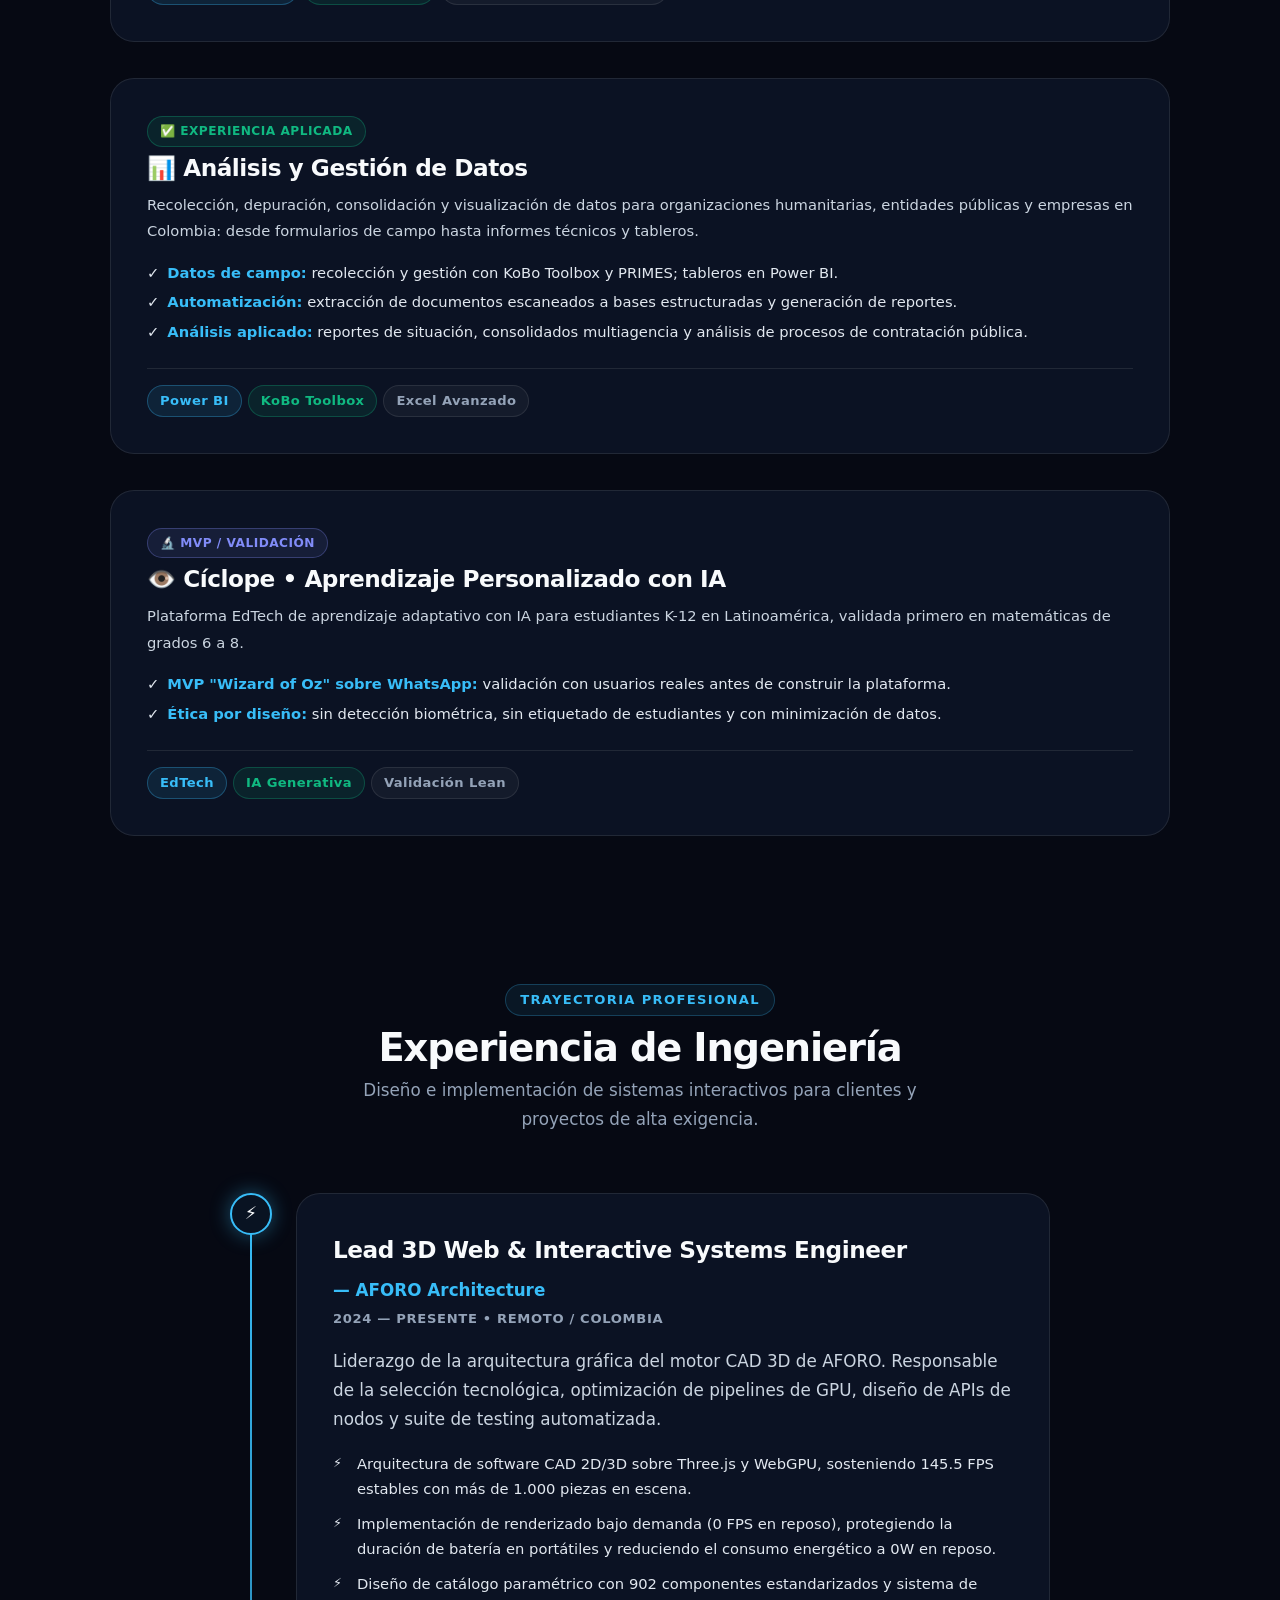
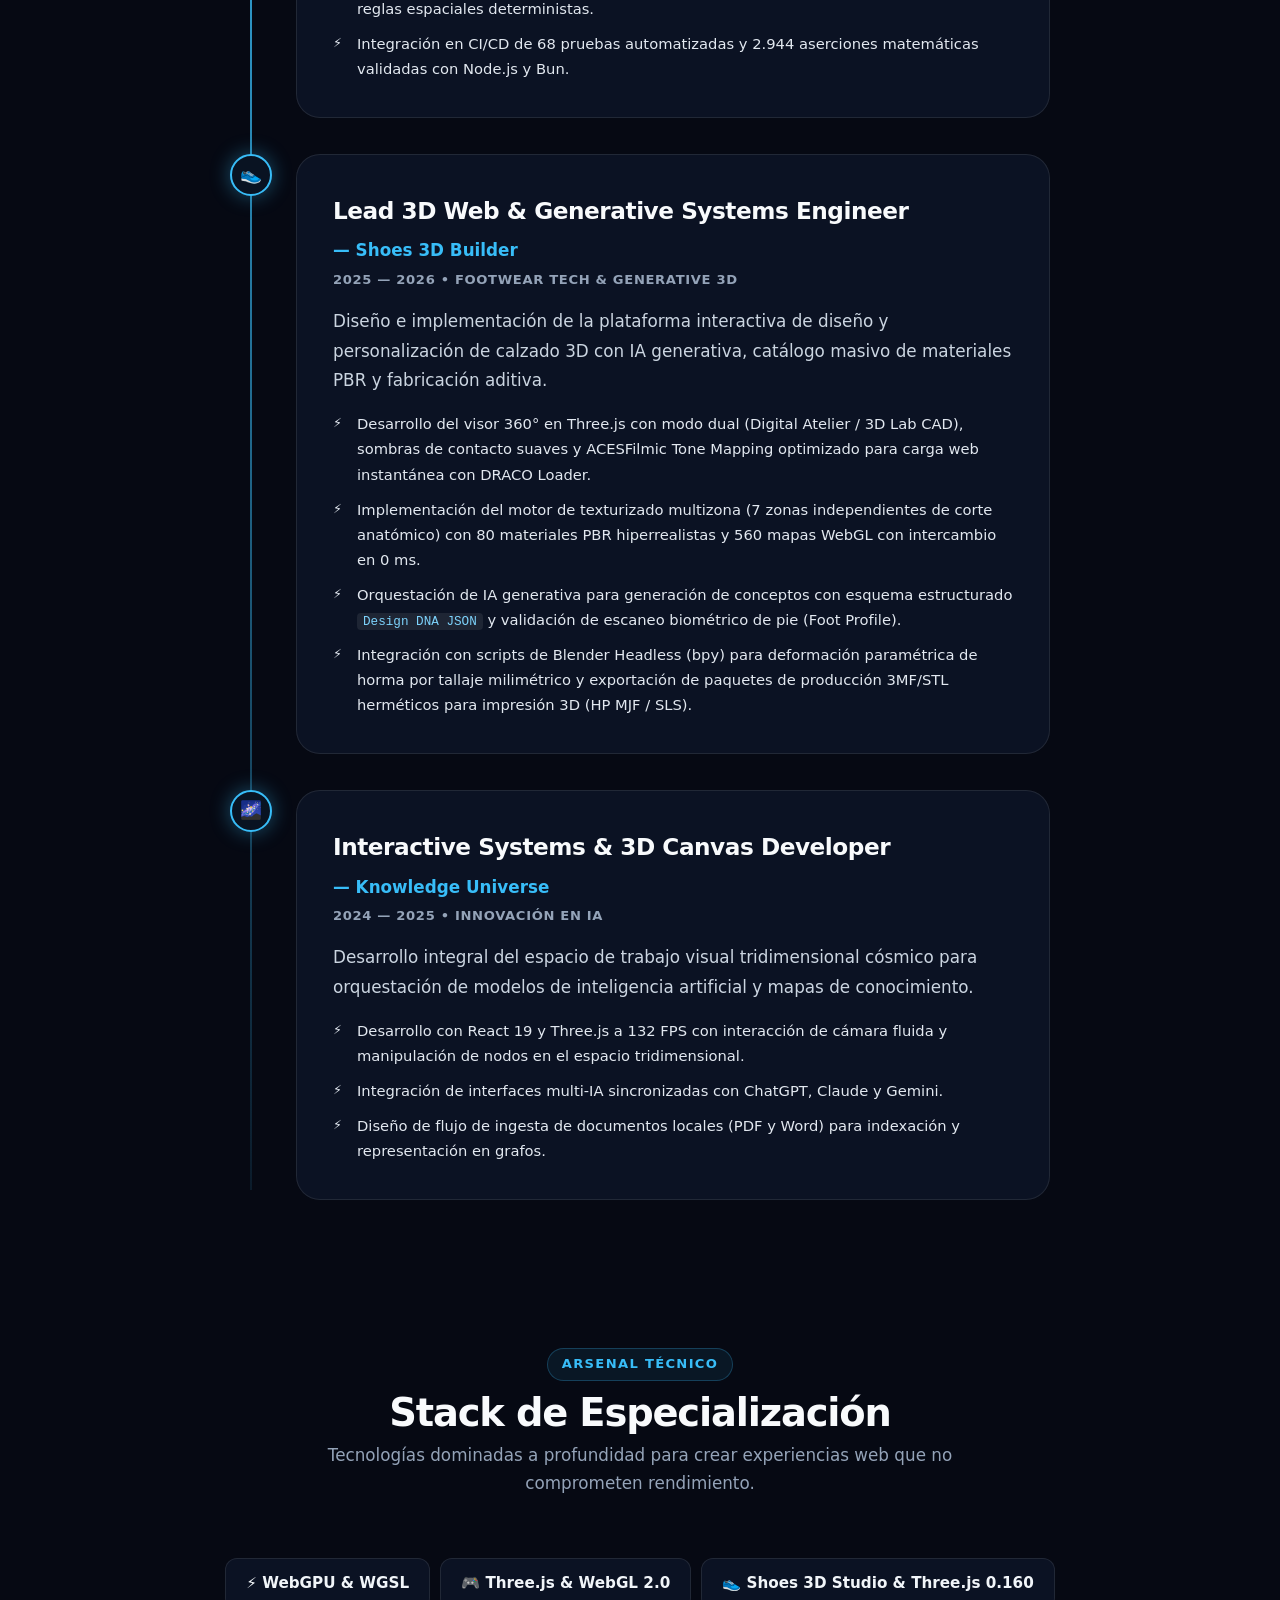
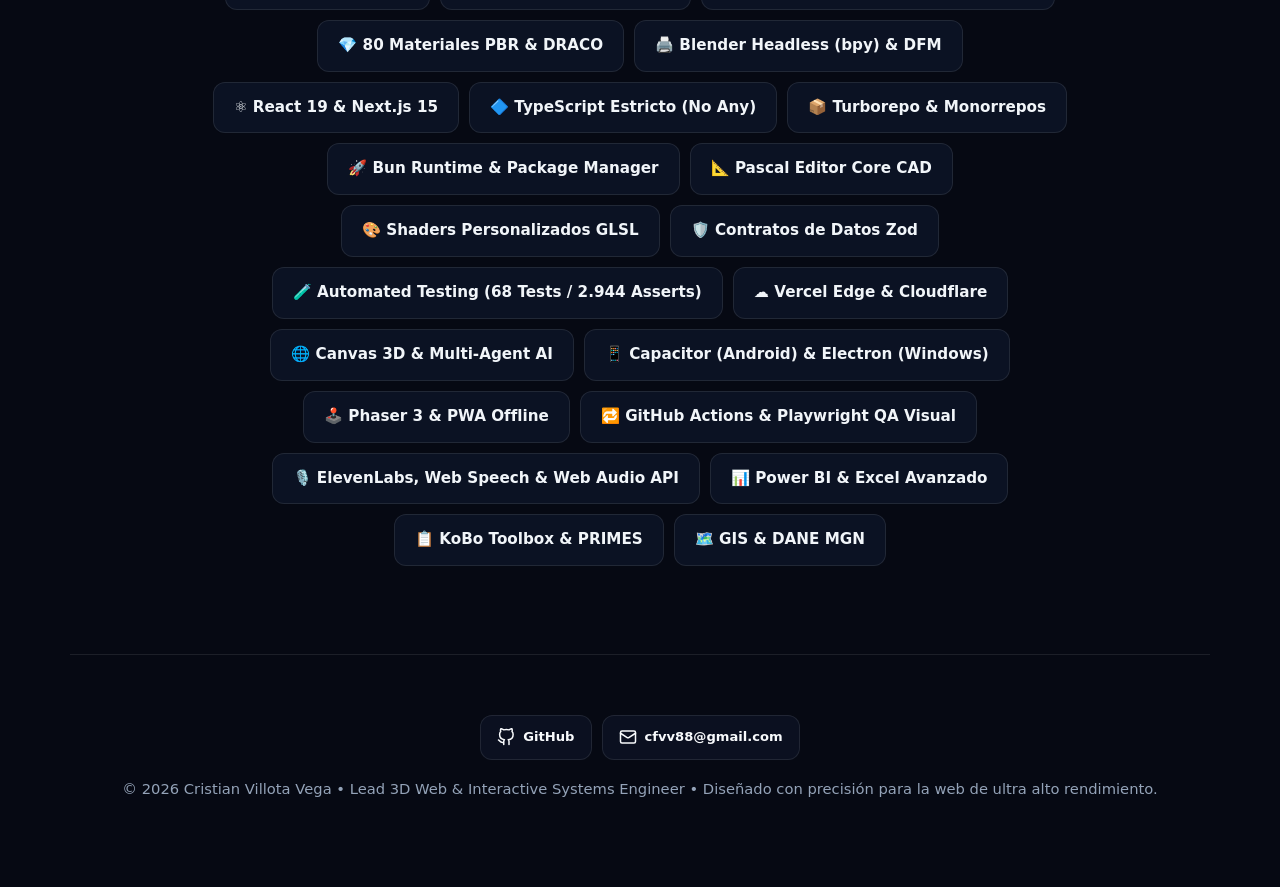
==== commit 0a8a054c: "feat: galerías de las apps educativas y demo web de El Gran Reto Bíblico - Las tres apps pasan al fo" ====
--- a/index.html
+++ b/index.html
@@ -478,90 +478,187 @@
     </section>
 
     <!-- APPS EDUCATIVAS -->
-    <section class="projects impact" id="apps">
+    <section class="projects" id="apps">
       <div class="section-header">
         <div class="section-tag">Apps Educativas &bull; Web, Android &amp; Windows</div>
         <h2 class="section-title">Juegos Educativos para Niños</h2>
         <p class="section-subtitle">Tres aplicaciones diseñadas y desarrolladas de principio a fin: idea, experiencia por edad, contenido, programación, pruebas y empaquetado nativo. Funcionan sin internet y no recogen datos de los niños.</p>
       </div>
 
-      <div class="projects-grid">
-        <!-- MUNDO PEQUEÑO -->
-        <article class="project-card spotlight-card">
-          <div class="project-top">
-            <div class="project-header-row">
-              <span class="project-status-badge status-alpha">🚀 Funcional &bull; Preparando Google Play</span>
-              <h3 class="project-name">🧸 Mundo Pequeño &bull; Juegos para 2 a 4 años</h3>
-            </div>
-            <p class="project-desc">
-              Más de 25 actividades de lógica, números, letras, música, emociones, pintura y vestir personajes, con una voz que guía cada paso. Sin anuncios, sin compras y sin internet.
-            </p>
-            <div class="project-highlights">
-              <div class="highlight-item">✓ <span><strong>12 juegos de lógica</strong>, trazado de números con el dedo, vocales, formas, xilófono de 8 notas y memoria musical con sonidos reales de animales.</span></div>
-              <div class="highlight-item">✓ <span><strong>Estudio de pintura:</strong> 33 dibujos originales, 7 herramientas y 16 colores con sus tonos.</span></div>
-              <div class="highlight-item">✓ <span><strong>Dificultad adaptativa:</strong> sube sola cada 3 partidas; acierto con melodía y estrellas, error con ánimo y sin castigo.</span></div>
-              <div class="highlight-item">✓ <span><strong>QA visual automatizado:</strong> Playwright en 4 tamaños de pantalla, 232 capturas para detectar textos cortados, botones encimados o tapados por la barra de Android.</span></div>
-              <div class="highlight-item">✓ <span><strong>CI/CD:</strong> GitHub Actions compila el APK firmado en cada cambio y la app detecta versiones nuevas.</span></div>
-            </div>
-          </div>
-          <div class="project-badges">
-            <span class="project-badge badge-accent">JavaScript + Canvas</span>
-            <span class="project-badge badge-info">PWA Offline</span>
-            <span class="project-badge badge-secondary">Capacitor 8</span>
-            <span class="project-badge badge-secondary">Web Speech API</span>
-          </div>
-        </article>
-
-        <!-- LUMBRERA -->
-        <article class="project-card spotlight-card">
-          <div class="project-top">
-            <div class="project-header-row">
-              <span class="project-status-badge status-research">👨‍👩‍👧 En prueba con familias</span>
-              <h3 class="project-name">✨ Lumbrera &bull; Historias Bíblicas Interactivas</h3>
-            </div>
-            <p class="project-desc">
-              Historias de la Biblia para niños de 8 a 12 años con ilustraciones tipo cómic, narración con voz, escenas vivas, minijuegos, retos de preguntas, insignias y una guía para conversar en familia.
-            </p>
-            <div class="project-highlights">
-              <div class="highlight-item">✓ <span><strong>Contenido:</strong> 7 historias completas, más de 20 escenas vivas y 7 minijuegos en Phaser; 9 caminos planificados.</span></div>
-              <div class="highlight-item">✓ <span><strong>Voz con ElevenLabs:</strong> narración generada por script que solo regenera las frases que cambiaron.</span></div>
-              <div class="highlight-item">✓ <span><strong>Dirección de arte con IA:</strong> biblia de arte propia con paletas, fichas de personajes y lista de revisión por imagen.</span></div>
-              <div class="highlight-item">✓ <span><strong>Calidad editorial automatizada:</strong> glosario de pronunciación, verificación de versículos y bloqueo de voces si hay errores.</span></div>
-              <div class="highlight-item">✓ <span><strong>Listo para traducir:</strong> inventario de ~8.700 palabras extraído con el compilador de TypeScript.</span></div>
-              <div class="highlight-item">✓ <span><strong>Política de Familias de Google Play:</strong> sin datos personales, sin anuncios y puerta para adultos.</span></div>
-            </div>
-          </div>
-          <div class="project-badges">
-            <span class="project-badge badge-accent">TypeScript + Vite</span>
-            <span class="project-badge badge-info">Phaser 3</span>
-            <span class="project-badge badge-secondary">Capacitor 8</span>
-            <span class="project-badge badge-secondary">Playwright (375 capturas)</span>
-          </div>
-        </article>
-
-        <!-- GRAN RETO BÍBLICO -->
-        <article class="project-card spotlight-card">
-          <div class="project-top">
-            <div class="project-header-row">
-              <span class="project-status-badge status-stable">✅ Versión 1.0</span>
-              <h3 class="project-name">🏆 El Gran Reto Bíblico &bull; Concurso de Preguntas</h3>
-            </div>
-            <p class="project-desc">
-              Concurso al estilo de los programas de televisión de 15 preguntas, para jugar en casa o proyectar en la iglesia.
-            </p>
-            <div class="project-highlights">
-              <div class="highlight-item">✓ <span><strong>145 preguntas propias</strong> en 7 temáticas más el modo «Todo Génesis», con tres niveles de dificultad.</span></div>
-              <div class="highlight-item">✓ <span><strong>Escalera de 100 a 1.000.000 de puntos</strong> con escalones seguros, reloj opcional y opción de plantarse.</span></div>
-              <div class="highlight-item">✓ <span><strong>4 comodines:</strong> 50:50, el público, pista bíblica y cambiar pregunta.</span></div>
-              <div class="highlight-item">✓ <span><strong>Un solo código, dos plataformas:</strong> Android con Capacitor e instalador de Windows con Electron; ambos publicados por GitHub Actions.</span></div>
-              <div class="highlight-item">✓ <span><strong>Audio original:</strong> sonidos generados en tiempo real con Web Audio API.</span></div>
-            </div>
-          </div>
-          <div class="project-badges">
-            <span class="project-badge badge-accent">React + TypeScript</span>
-            <span class="project-badge badge-info">Electron (NSIS)</span>
-            <span class="project-badge badge-secondary">Capacitor</span>
-            <span class="project-badge badge-secondary">Web Audio API</span>
+      <div class="showcase-container">
+        <article class="showcase-card spotlight-card">
+          <div class="showcase-info">
+            <div class="showcase-header">
+              <span class="showcase-category" style="color: #f9a8d4;">JUEGOS EDUCATIVOS &bull; 2 A 4 AÑOS</span>
+              <span class="showcase-lead">Producto &amp; desarrollo: Cristian Villota</span>
+            </div>
+            <h3 class="showcase-title">
+              Mundo Pequeño &bull; Juegos para los más pequeños
+              <span style="font-size: 0.72rem; font-weight: 700; color: #fbbf24; background: rgba(245, 158, 11, 0.12); border: 1px solid rgba(245, 158, 11, 0.35); padding: 2px 8px; border-radius: 9999px; margin-left: 8px; vertical-align: middle; display: inline-flex; align-items: center; gap: 4px;">🚀 Funcional &bull; Preparando Google Play</span>
+            </h3>
+            <p class="showcase-desc">Más de 25 actividades de lógica, números, letras, música, emociones, pintura y vestir personajes, con una voz que guía cada paso. Sin anuncios, sin compras y sin internet.</p>
+            <div class="showcase-specs">
+              <div class="spec-row">
+                <span class="spec-check" style="color: #f9a8d4;">✓</span>
+                <div class="spec-text"><span class="spec-label">12 juegos de lógica + números, letras y música:</span> trazado con el dedo, vocales, xilófono de 8 notas y memoria musical con sonidos reales de animales.</div>
+              </div>
+              <div class="spec-row">
+                <span class="spec-check" style="color: #f9a8d4;">✓</span>
+                <div class="spec-text"><span class="spec-label">Estudio de pintura y vestir:</span> 33 dibujos originales, 7 herramientas, 16 colores y creador de personajes con 9 categorías.</div>
+              </div>
+              <div class="spec-row">
+                <span class="spec-check" style="color: #f9a8d4;">✓</span>
+                <div class="spec-text"><span class="spec-label">Dificultad adaptativa:</span> sube sola cada 3 partidas; al acertar, melodía y estrellas; al fallar, ánimo y sin castigo.</div>
+              </div>
+              <div class="spec-row">
+                <span class="spec-check" style="color: #f9a8d4;">✓</span>
+                <div class="spec-text"><span class="spec-label">QA visual automatizado:</span> Playwright recorre 4 tamaños de pantalla (232 capturas) y detecta textos cortados, botones encimados o tapados por la barra de Android.</div>
+              </div>
+              <div class="spec-row">
+                <span class="spec-check" style="color: #f9a8d4;">✓</span>
+                <div class="spec-text"><span class="spec-label">CI/CD:</span> GitHub Actions compila el APK firmado en cada cambio; la app detecta versiones nuevas.</div>
+              </div>
+            </div>
+            <div class="showcase-badges">
+              <span class="showcase-badge">JavaScript + Canvas</span>
+              <span class="showcase-badge">PWA Offline</span>
+              <span class="showcase-badge">Capacitor 8</span>
+              <span class="showcase-badge">Web Speech API</span>
+              <span class="showcase-badge">GitHub Actions</span>
+              <span class="showcase-badge">Playwright</span>
+            </div>
+          </div>
+          <div class="showcase-gallery">
+            <div class="gallery-main-wrap">
+              <img src="assets/apps-mundo-pequeno-juegos.jpg" alt="Mundo Pequeño — Menú de juegos con el juego del día y la categoría Lógica" class="gallery-main-img zoomable-image" loading="lazy" />
+              <div class="zoom-overlay-hint">
+                <svg width="12" height="12" viewBox="0 0 24 24" fill="none" stroke="currentColor" stroke-width="2.5"><circle cx="11" cy="11" r="8"></circle><line x1="21" y1="21" x2="16.65" y2="16.65"></line><line x1="11" y1="8" x2="11" y2="14"></line><line x1="8" y1="11" x2="14" y2="11"></line></svg>
+                Click para ampliar
+              </div>
+            </div>
+            <div class="gallery-sub-grid">
+              <div class="gallery-sub-wrap"><img src="assets/apps-mundo-pequeno-inicio.jpg" alt="Mundo Pequeño — Pantalla de inicio" class="gallery-sub-img zoomable-image" loading="lazy" /></div>
+              <div class="gallery-sub-wrap"><img src="assets/apps-mundo-pequeno-sombras.jpg" alt="Mundo Pequeño — Juego ¿De quién es esta sombra?" class="gallery-sub-img zoomable-image" loading="lazy" /></div>
+            </div>
+          </div>
+        </article>
+
+        <article class="showcase-card spotlight-card">
+          <div class="showcase-info">
+            <div class="showcase-header">
+              <span class="showcase-category" style="color: #fcd34d;">HISTORIAS INTERACTIVAS &bull; 8 A 12 AÑOS</span>
+              <span class="showcase-lead">Producto &amp; desarrollo: Cristian Villota</span>
+            </div>
+            <h3 class="showcase-title">
+              Lumbrera &bull; Historias de la Biblia para explorar
+              <span style="font-size: 0.72rem; font-weight: 700; color: #a5b4fc; background: rgba(129, 140, 248, 0.12); border: 1px solid rgba(129, 140, 248, 0.35); padding: 2px 8px; border-radius: 9999px; margin-left: 8px; vertical-align: middle; display: inline-flex; align-items: center; gap: 4px;">👨‍👩‍👧 En prueba con familias</span>
+            </h3>
+            <p class="showcase-desc">Cada historia combina ilustraciones tipo cómic, narración con voz, escenas vivas, un minijuego, un reto de preguntas, insignias y una guía para conversar en familia.</p>
+            <div class="showcase-specs">
+              <div class="spec-row">
+                <span class="spec-check" style="color: #fcd34d;">✓</span>
+                <div class="spec-text"><span class="spec-label">Contenido:</span> 7 historias completas, más de 20 escenas vivas y 7 minijuegos en Phaser; 9 caminos del Antiguo y Nuevo Testamento planificados.</div>
+              </div>
+              <div class="spec-row">
+                <span class="spec-check" style="color: #fcd34d;">✓</span>
+                <div class="spec-text"><span class="spec-label">Narración con ElevenLabs:</span> voz generada por script que solo regenera las frases que cambiaron; modos Escuchar y Leer con resaltado.</div>
+              </div>
+              <div class="spec-row">
+                <span class="spec-check" style="color: #fcd34d;">✓</span>
+                <div class="spec-text"><span class="spec-label">Dirección de arte con IA:</span> biblia de arte propia con paleta por camino, fichas de personajes y lista de revisión por imagen.</div>
+              </div>
+              <div class="spec-row">
+                <span class="spec-check" style="color: #fcd34d;">✓</span>
+                <div class="spec-text"><span class="spec-label">Calidad editorial automatizada:</span> glosario de pronunciación, verificación de versículos y bloqueo de voces si hay errores; revisor de pantallas con 375 capturas.</div>
+              </div>
+              <div class="spec-row">
+                <span class="spec-check" style="color: #fcd34d;">✓</span>
+                <div class="spec-text"><span class="spec-label">Política de Familias de Google Play:</span> sin datos personales, sin anuncios y enlaces externos detrás de una puerta para adultos.</div>
+              </div>
+            </div>
+            <div class="showcase-badges">
+              <span class="showcase-badge">TypeScript + Vite</span>
+              <span class="showcase-badge">Phaser 3</span>
+              <span class="showcase-badge">Capacitor 8</span>
+              <span class="showcase-badge">ElevenLabs</span>
+              <span class="showcase-badge">Playwright</span>
+              <span class="showcase-badge">GitHub Actions</span>
+            </div>
+          </div>
+          <div class="showcase-gallery">
+            <div class="gallery-main-wrap">
+              <img src="assets/apps-lumbrera-escena.jpg" alt="Lumbrera — Escena narrada de La creación con texto resaltado" class="gallery-main-img zoomable-image" loading="lazy" />
+              <div class="zoom-overlay-hint">
+                <svg width="12" height="12" viewBox="0 0 24 24" fill="none" stroke="currentColor" stroke-width="2.5"><circle cx="11" cy="11" r="8"></circle><line x1="21" y1="21" x2="16.65" y2="16.65"></line><line x1="11" y1="8" x2="11" y2="14"></line><line x1="8" y1="11" x2="14" y2="11"></line></svg>
+                Click para ampliar
+              </div>
+            </div>
+            <div class="gallery-sub-grid">
+              <div class="gallery-sub-wrap"><img src="assets/apps-lumbrera-inicio.jpg" alt="Lumbrera — Pantalla de inicio" class="gallery-sub-img zoomable-image" loading="lazy" /></div>
+              <div class="gallery-sub-wrap"><img src="assets/apps-lumbrera-caminos.jpg" alt="Lumbrera — Mapa de caminos del Antiguo y Nuevo Testamento" class="gallery-sub-img zoomable-image" loading="lazy" /></div>
+            </div>
+          </div>
+        </article>
+
+        <article class="showcase-card spotlight-card">
+          <div class="showcase-info">
+            <div class="showcase-header">
+              <span class="showcase-category" style="color: #34d399;">CONCURSO DE PREGUNTAS &bull; FAMILIAS E IGLESIAS</span>
+              <span class="showcase-lead">Producto &amp; desarrollo: Cristian Villota</span>
+            </div>
+            <h3 class="showcase-title">
+              El Gran Reto Bíblico &bull; ¿Hasta dónde subirás?
+              <span style="font-size: 0.72rem; font-weight: 700; color: #34d399; background: rgba(16, 185, 129, 0.12); border: 1px solid rgba(16, 185, 129, 0.35); padding: 2px 8px; border-radius: 9999px; margin-left: 8px; vertical-align: middle; display: inline-flex; align-items: center; gap: 4px;">✅ Versión 1.0</span>
+            </h3>
+            <p class="showcase-desc">Concurso al estilo de los programas de televisión de 15 preguntas, para jugar en casa o proyectar en la iglesia. Android y Windows desde un solo código.</p>
+            <div class="showcase-specs">
+              <div class="spec-row">
+                <span class="spec-check" style="color: #34d399;">✓</span>
+                <div class="spec-text"><span class="spec-label">145 preguntas propias:</span> 7 temáticas más el modo «Todo Génesis», con tres niveles de dificultad y validación automática del formato.</div>
+              </div>
+              <div class="spec-row">
+                <span class="spec-check" style="color: #34d399;">✓</span>
+                <div class="spec-text"><span class="spec-label">Escalera de 100 a 1.000.000 de puntos:</span> escalones seguros, reloj opcional, opción de plantarse y repaso final con las citas.</div>
+              </div>
+              <div class="spec-row">
+                <span class="spec-check" style="color: #34d399;">✓</span>
+                <div class="spec-text"><span class="spec-label">4 comodines:</span> 50:50, el público (que puede equivocarse en las difíciles), pista bíblica y cambiar pregunta.</div>
+              </div>
+              <div class="spec-row">
+                <span class="spec-check" style="color: #34d399;">✓</span>
+                <div class="spec-text"><span class="spec-label">Multiplataforma:</span> APK con Capacitor e instalador de Windows con Electron (NSIS), ambos publicados por GitHub Actions.</div>
+              </div>
+              <div class="spec-row">
+                <span class="spec-check" style="color: #34d399;">✓</span>
+                <div class="spec-text"><span class="spec-label">Audio original:</span> sonidos generados en tiempo real con Web Audio API, sin derechos de terceros.</div>
+              </div>
+            </div>
+            <div class="showcase-badges">
+              <span class="showcase-badge">React + TypeScript</span>
+              <span class="showcase-badge">Vite</span>
+              <span class="showcase-badge">Capacitor</span>
+              <span class="showcase-badge">Electron (NSIS)</span>
+              <span class="showcase-badge">Web Audio API</span>
+              <span class="showcase-badge">GitHub Actions</span>
+            </div>
+            <div class="showcase-actions">
+              <a href="demos/gran-reto/" target="_blank" rel="noopener noreferrer" class="btn-demo-glow" style="background: linear-gradient(135deg, #10b981 0%, #047857 100%); box-shadow: 0 4px 18px rgba(16, 185, 129, 0.4);">
+                🎮 Jugar Demo Web
+              </a>
+            </div>
+          </div>
+          <div class="showcase-gallery">
+            <div class="gallery-main-wrap">
+              <img src="assets/apps-gran-reto-pregunta.jpg" alt="El Gran Reto Bíblico — Pregunta con comodines y escalera de puntos" class="gallery-main-img zoomable-image" loading="lazy" />
+              <div class="zoom-overlay-hint">
+                <svg width="12" height="12" viewBox="0 0 24 24" fill="none" stroke="currentColor" stroke-width="2.5"><circle cx="11" cy="11" r="8"></circle><line x1="21" y1="21" x2="16.65" y2="16.65"></line><line x1="11" y1="8" x2="11" y2="14"></line><line x1="8" y1="11" x2="14" y2="11"></line></svg>
+                Click para ampliar
+              </div>
+            </div>
+            <div class="gallery-sub-grid">
+              <div class="gallery-sub-wrap"><img src="assets/apps-gran-reto-tematicas.jpg" alt="El Gran Reto Bíblico — Selección de temática" class="gallery-sub-img zoomable-image" loading="lazy" /></div>
+              <div class="gallery-sub-wrap"><img src="assets/apps-gran-reto-comodin.jpg" alt="El Gran Reto Bíblico — Comodín 50:50 aplicado" class="gallery-sub-img zoomable-image" loading="lazy" /></div>
+            </div>
           </div>
         </article>
       </div>
@@ -570,6 +667,7 @@
         Desarrollo asistido por herramientas de IA para programación (Claude Code y Codex). Mi rol: definir el producto, diseñar la experiencia para cada edad, escribir y revisar el contenido, dirigir el arte, probar con usuarios reales y montar el flujo de compilación y publicación.
       </p>
     </section>
+
     <!-- DATOS, TERRITORIO & IMPACTO -->
     <section class="projects impact" id="impacto">
       <div class="section-header">
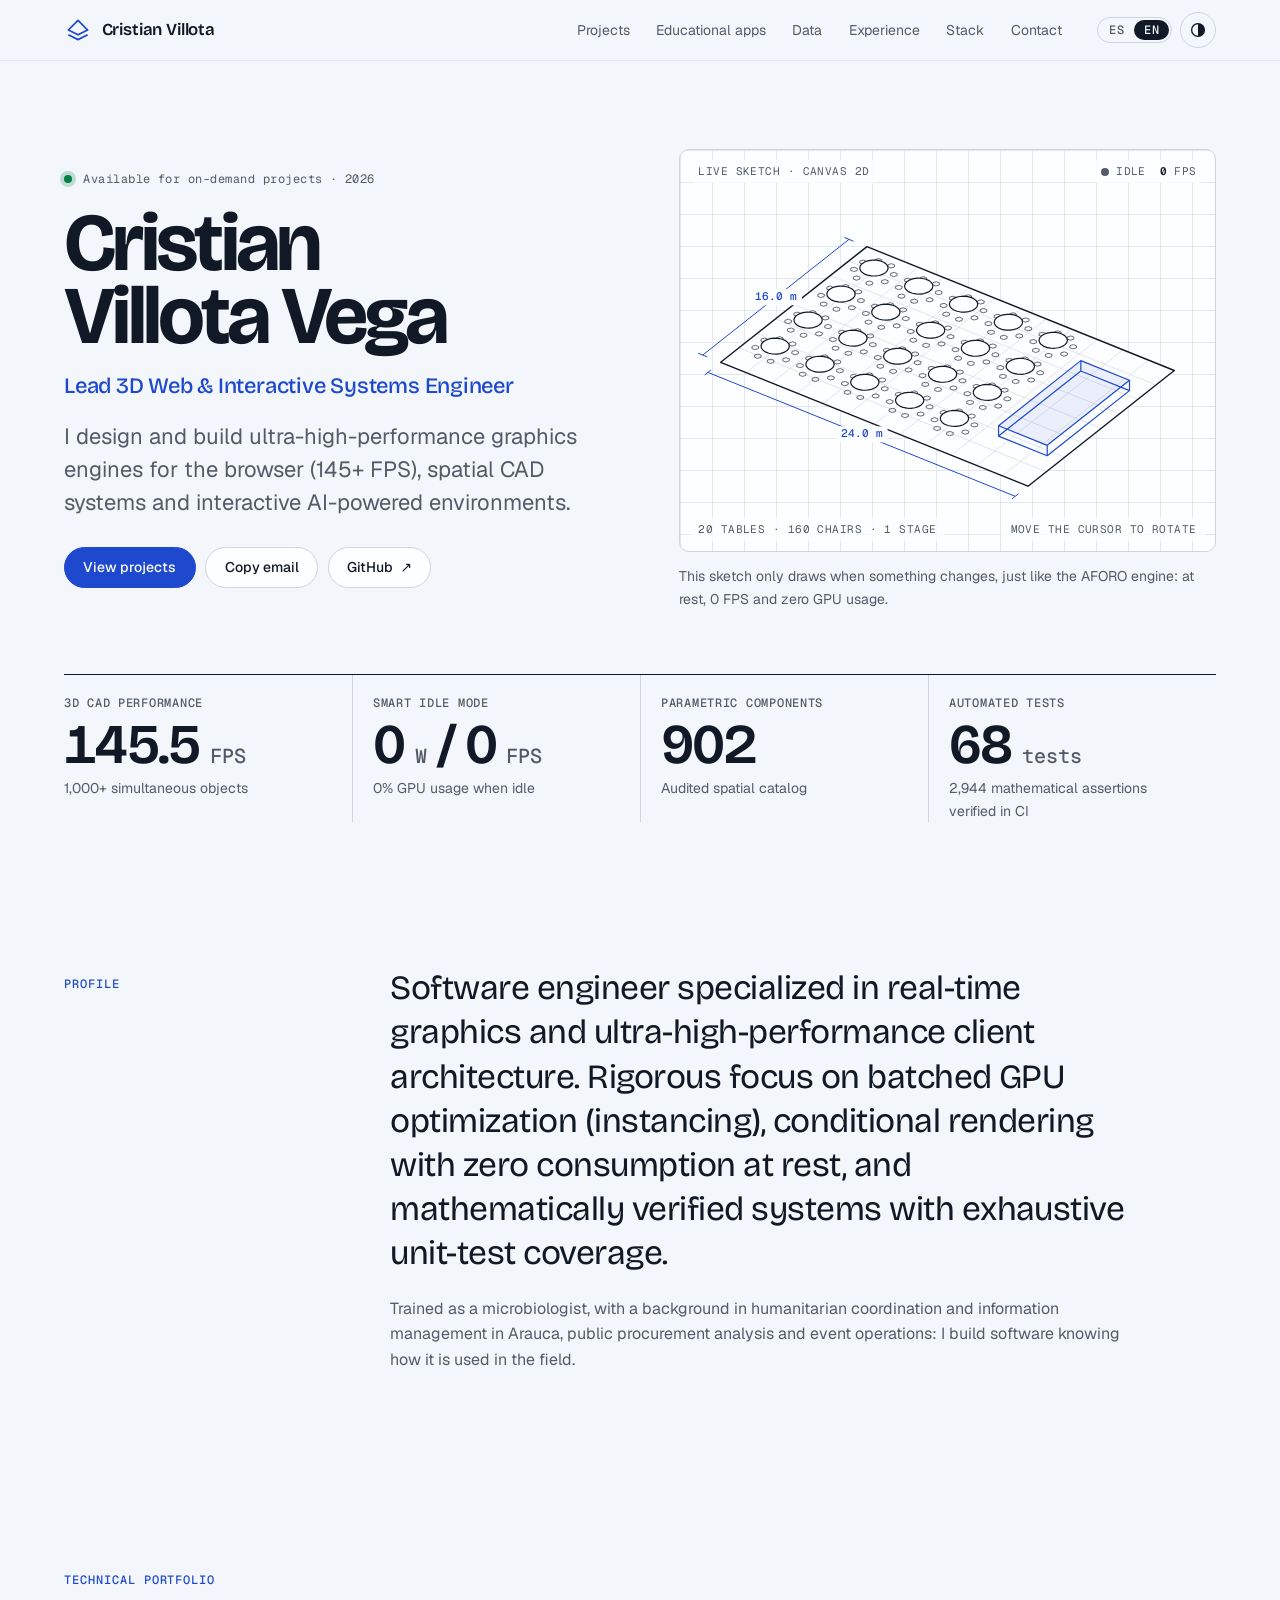
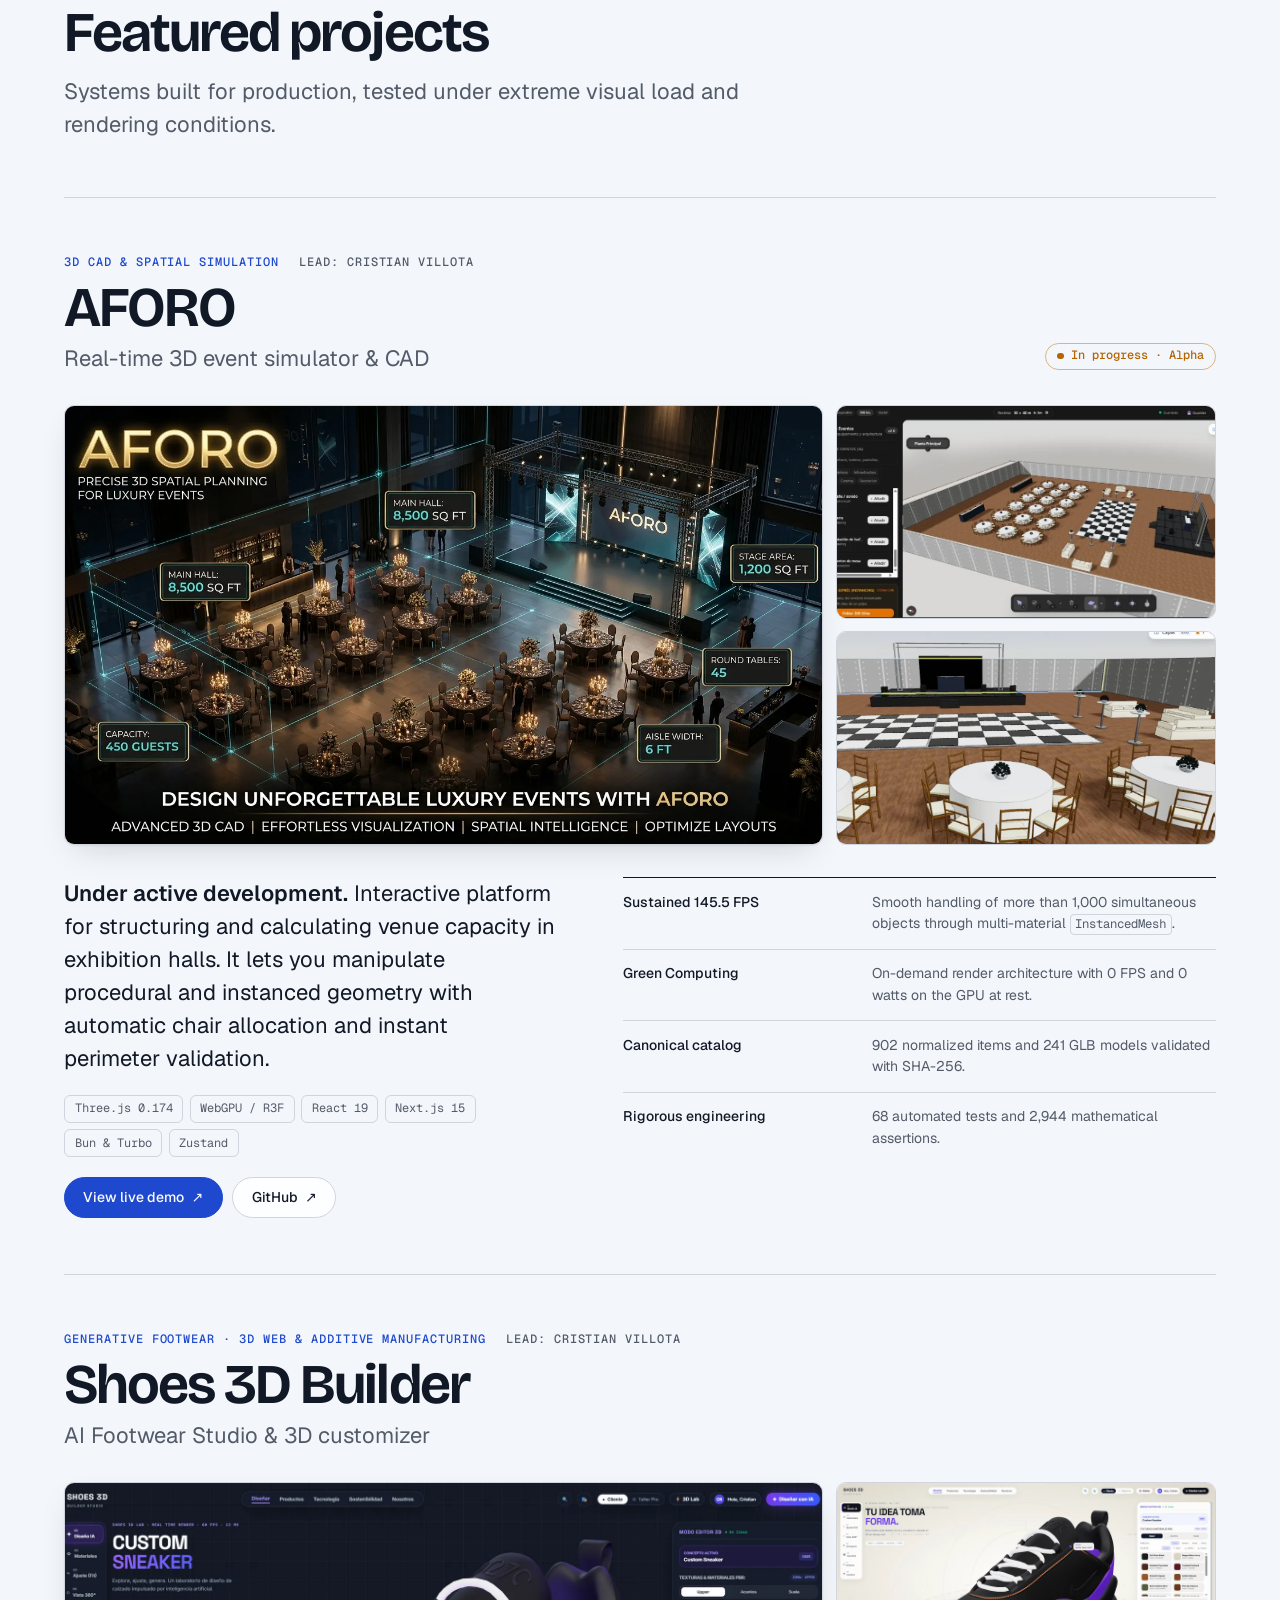
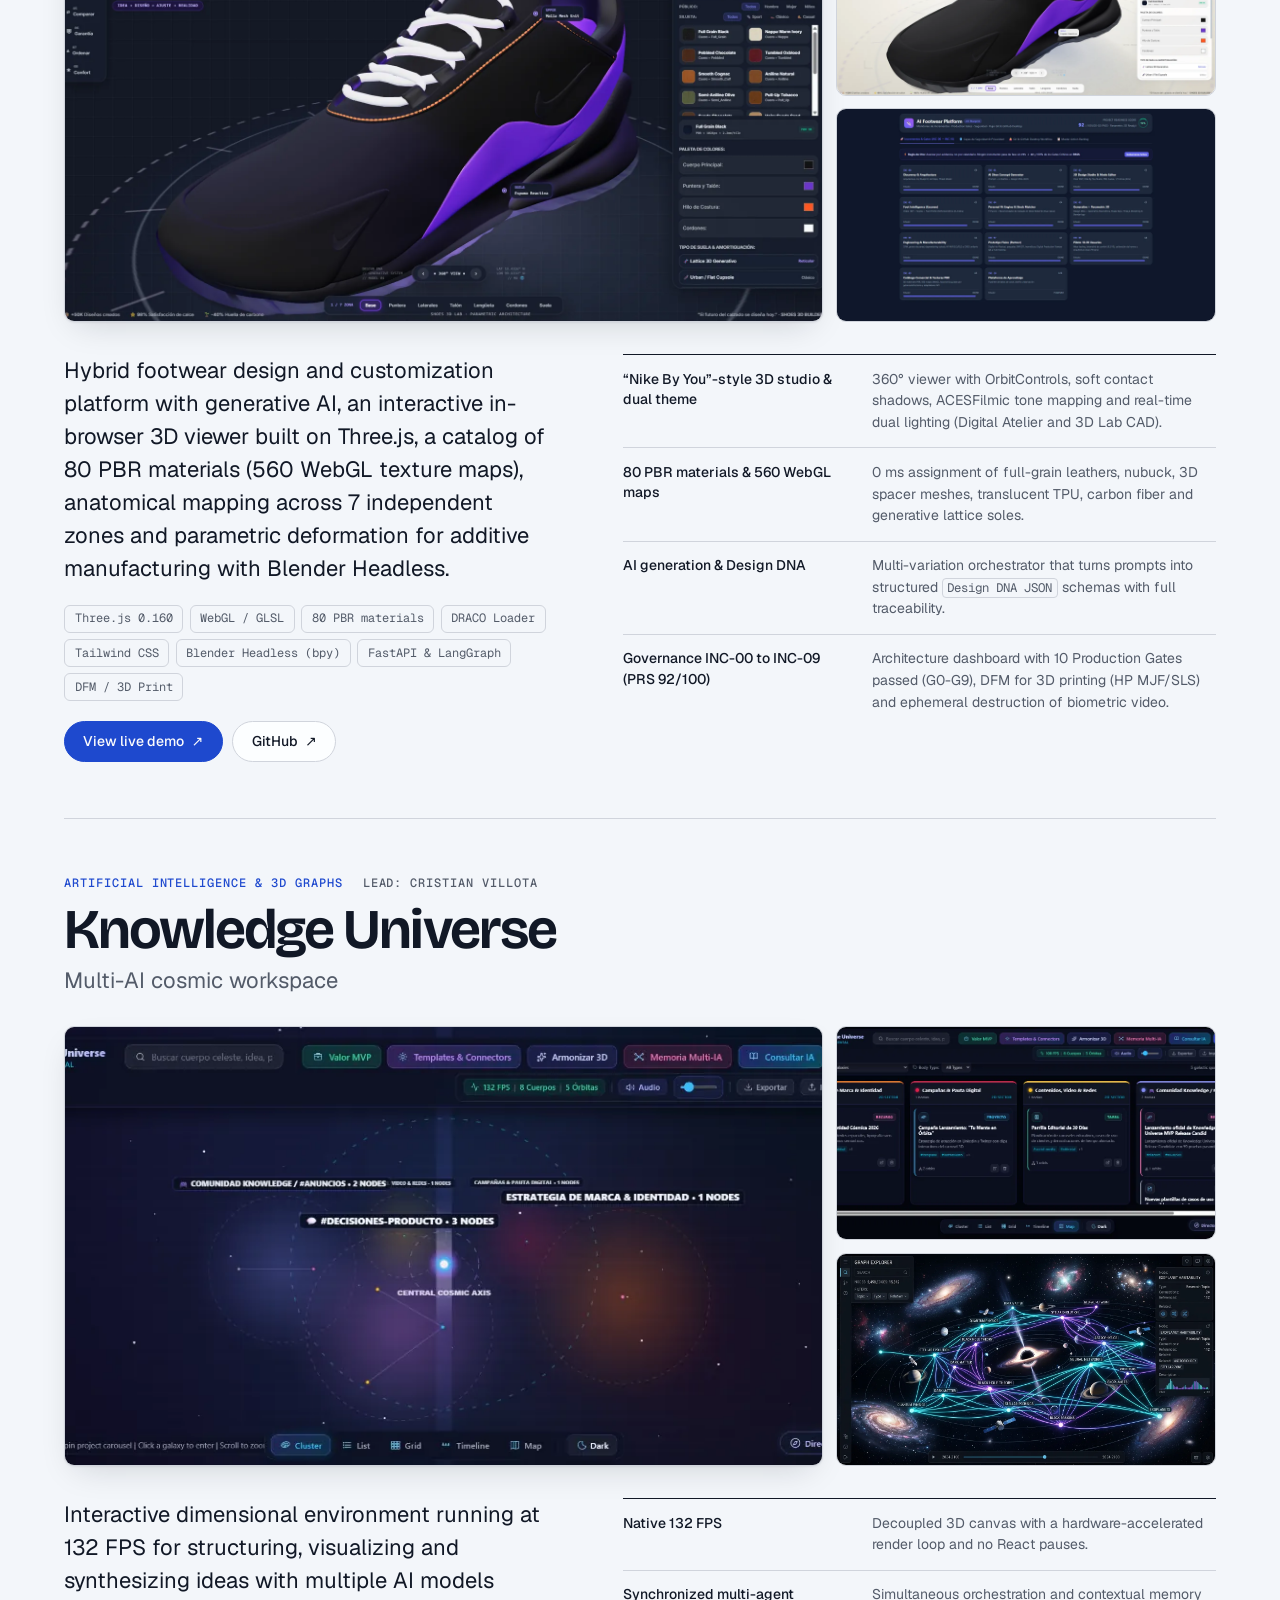
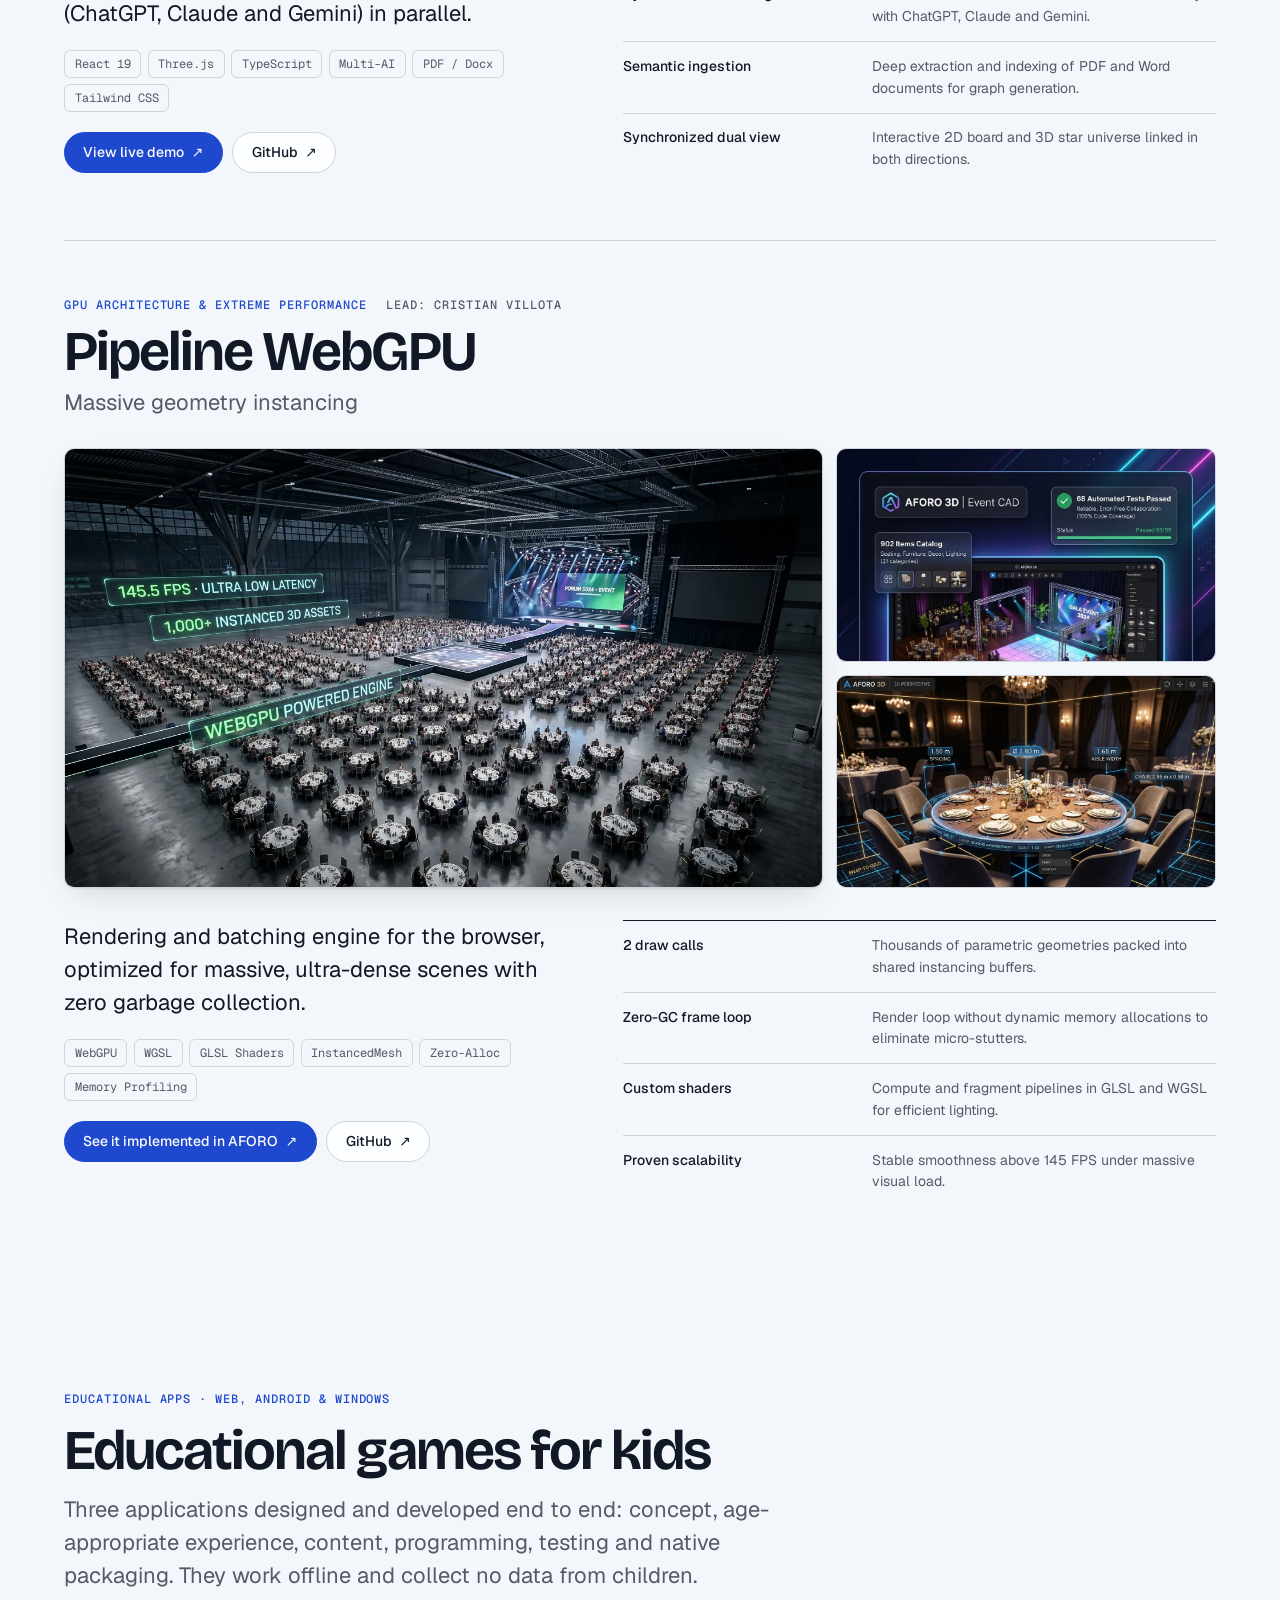
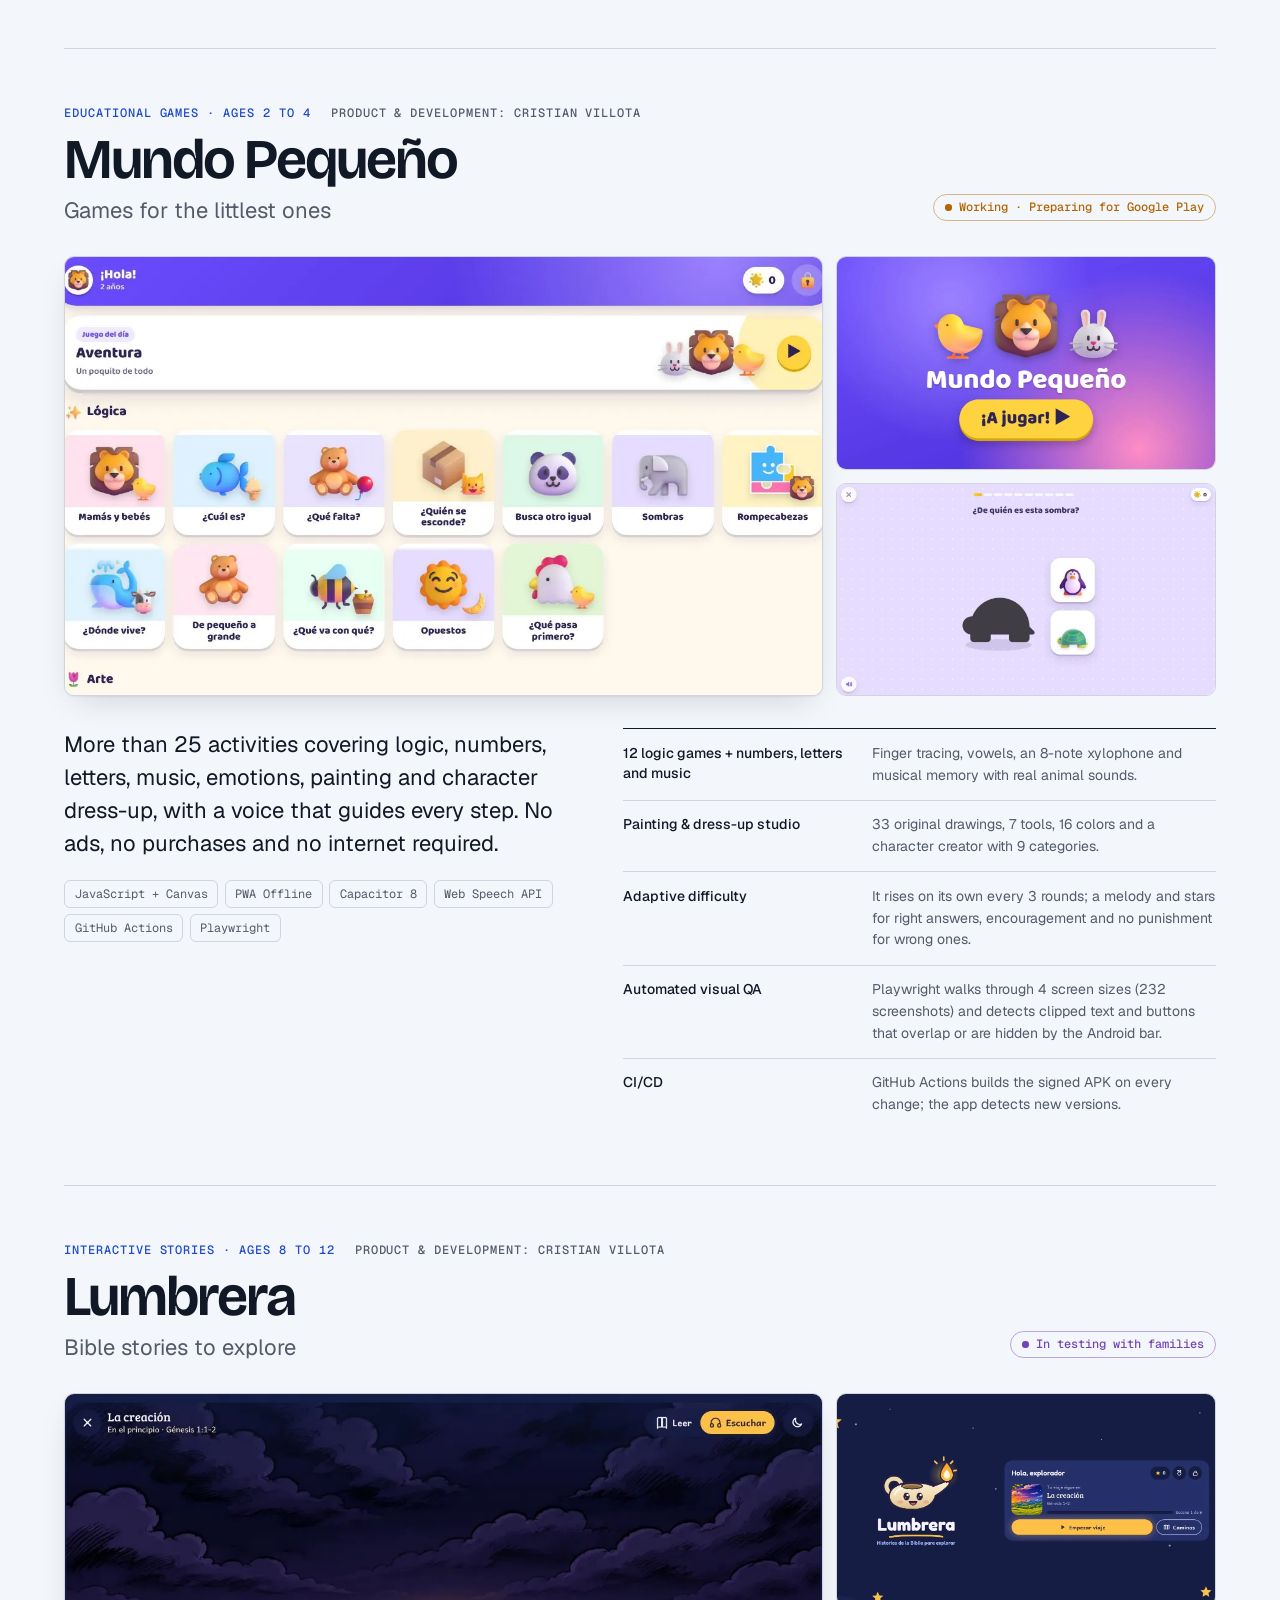
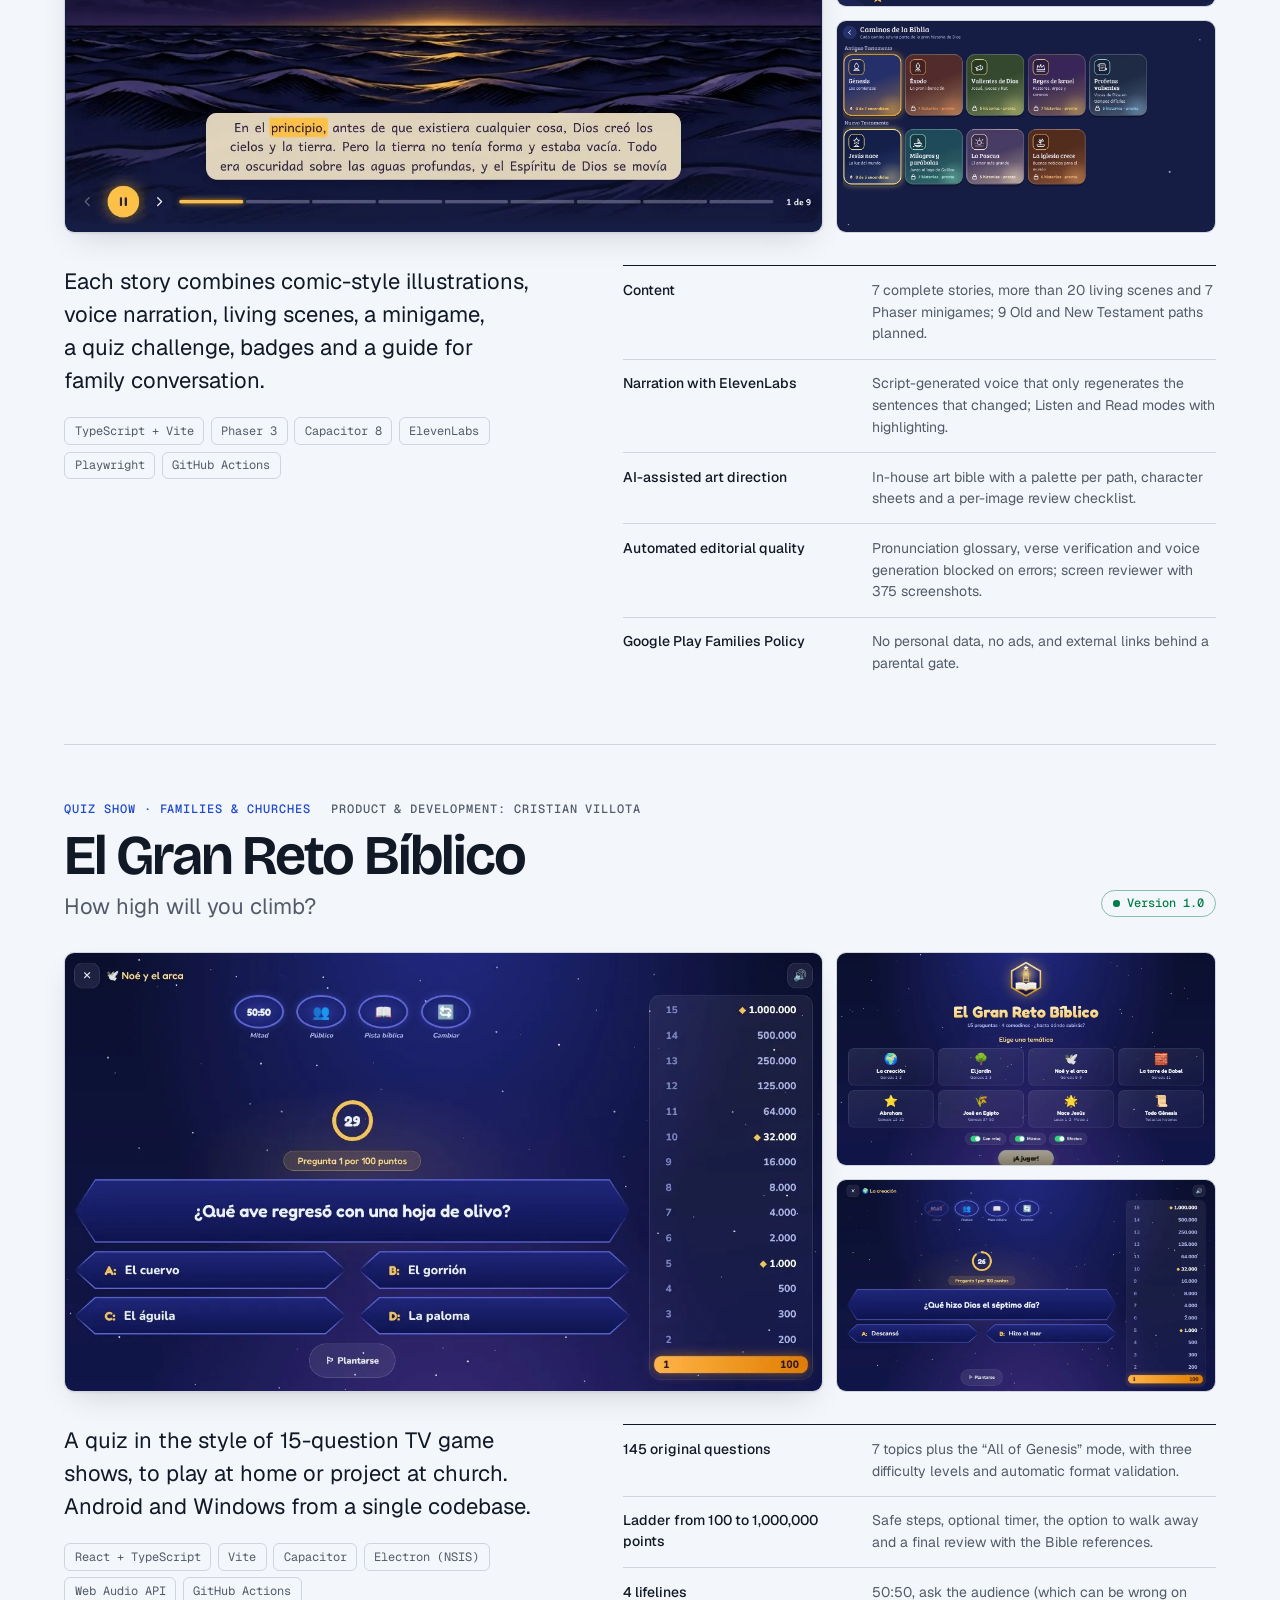
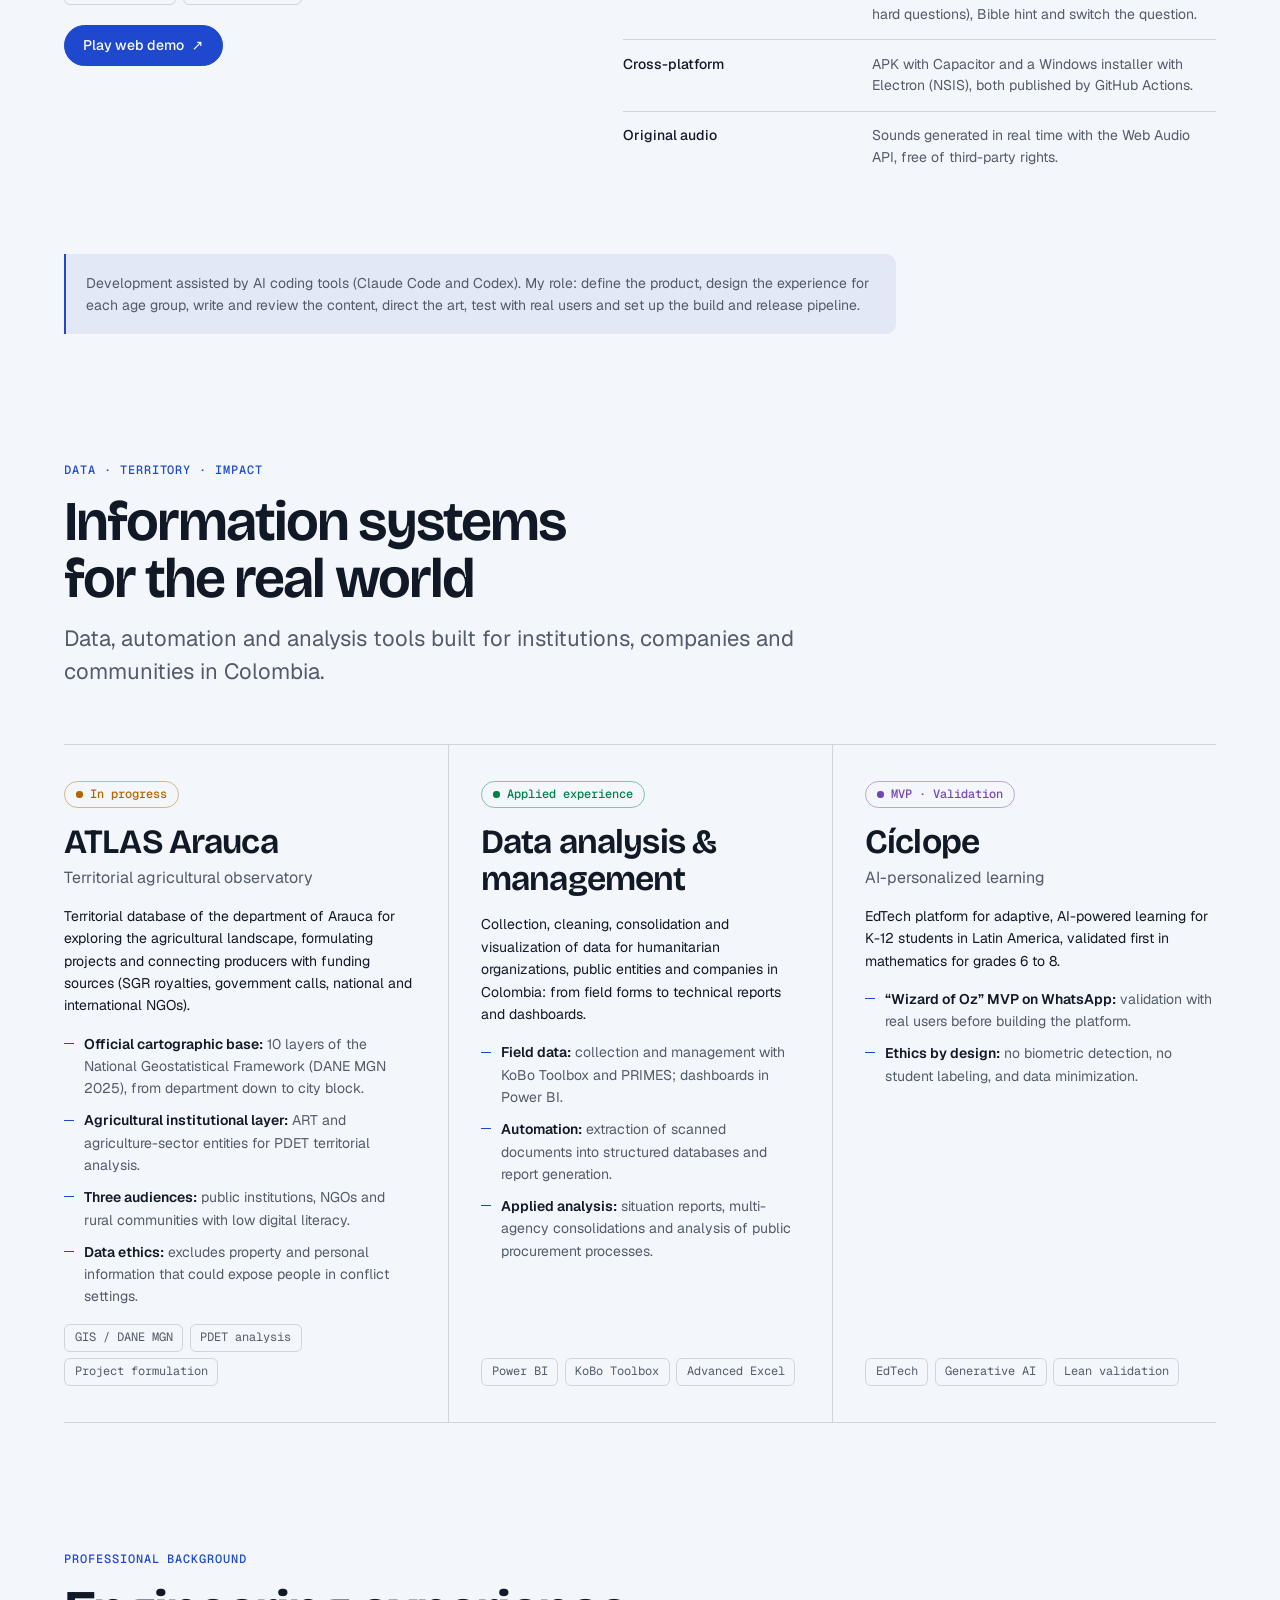
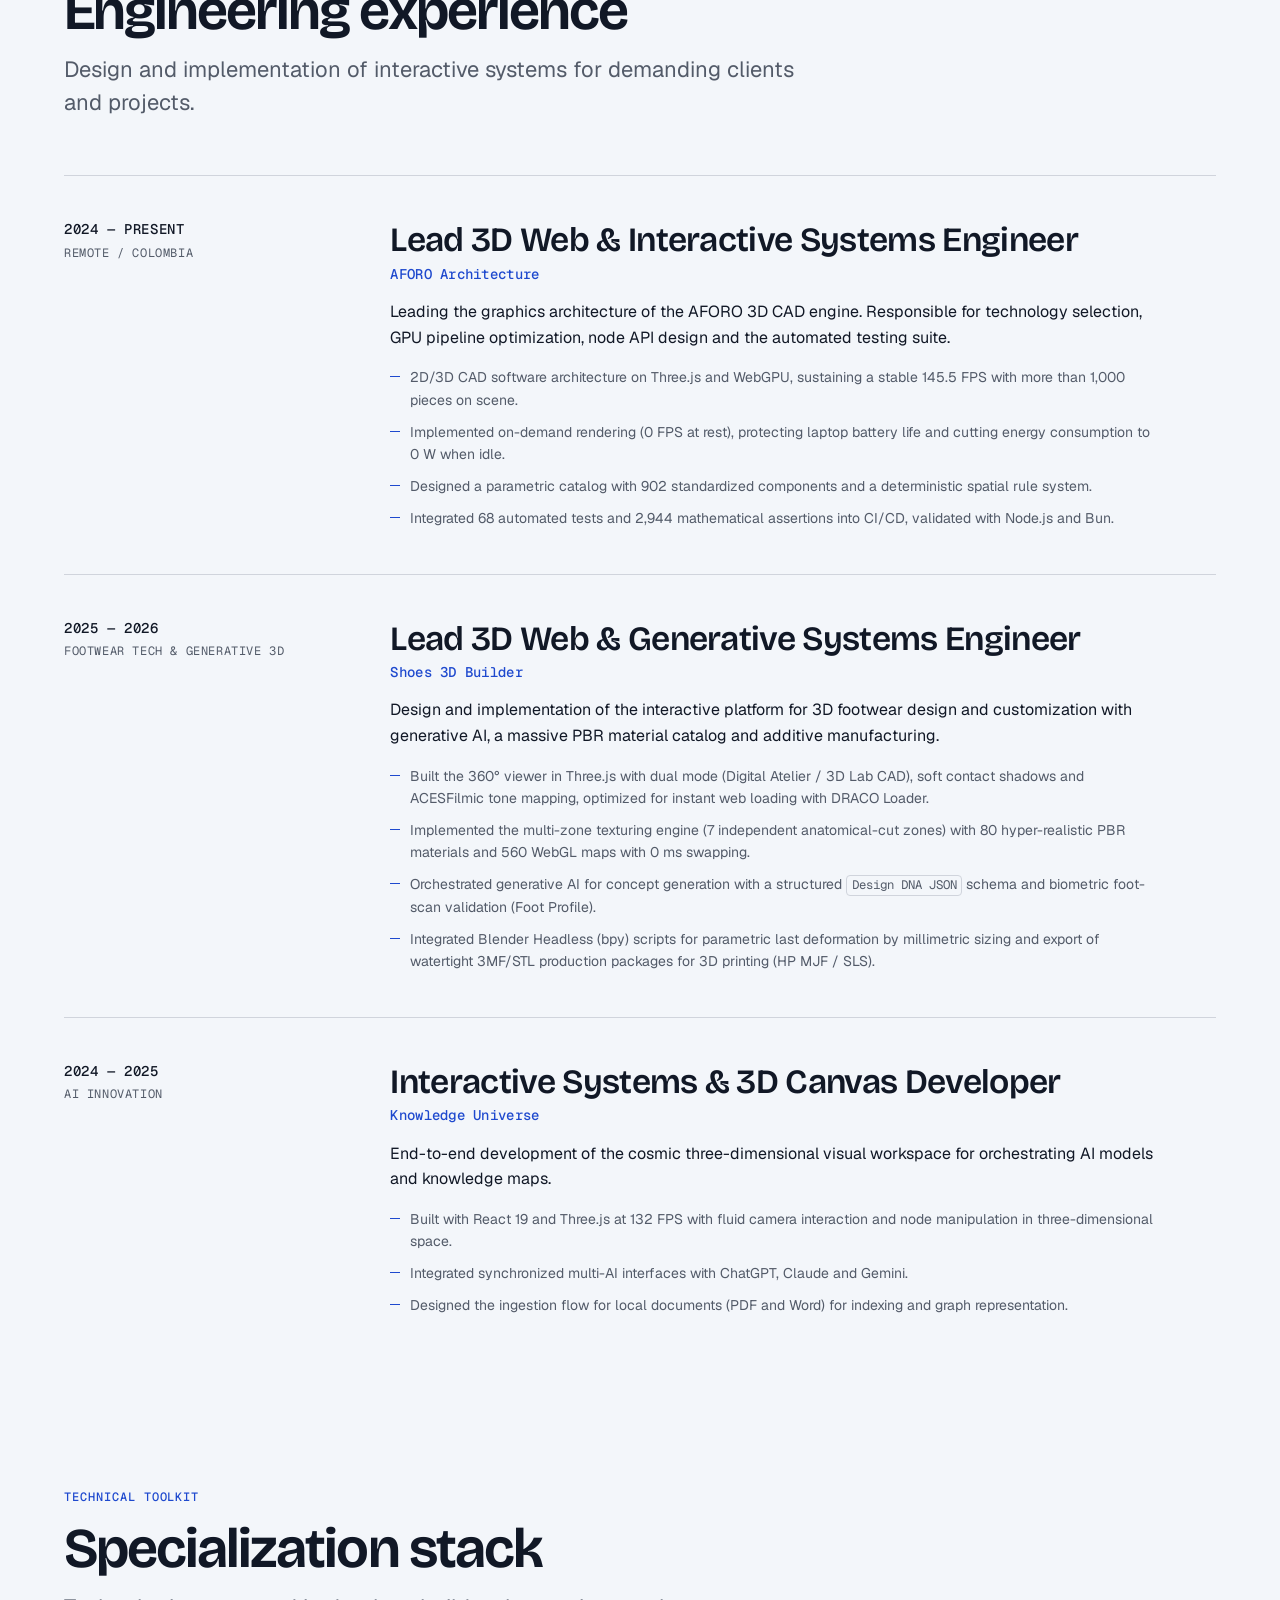
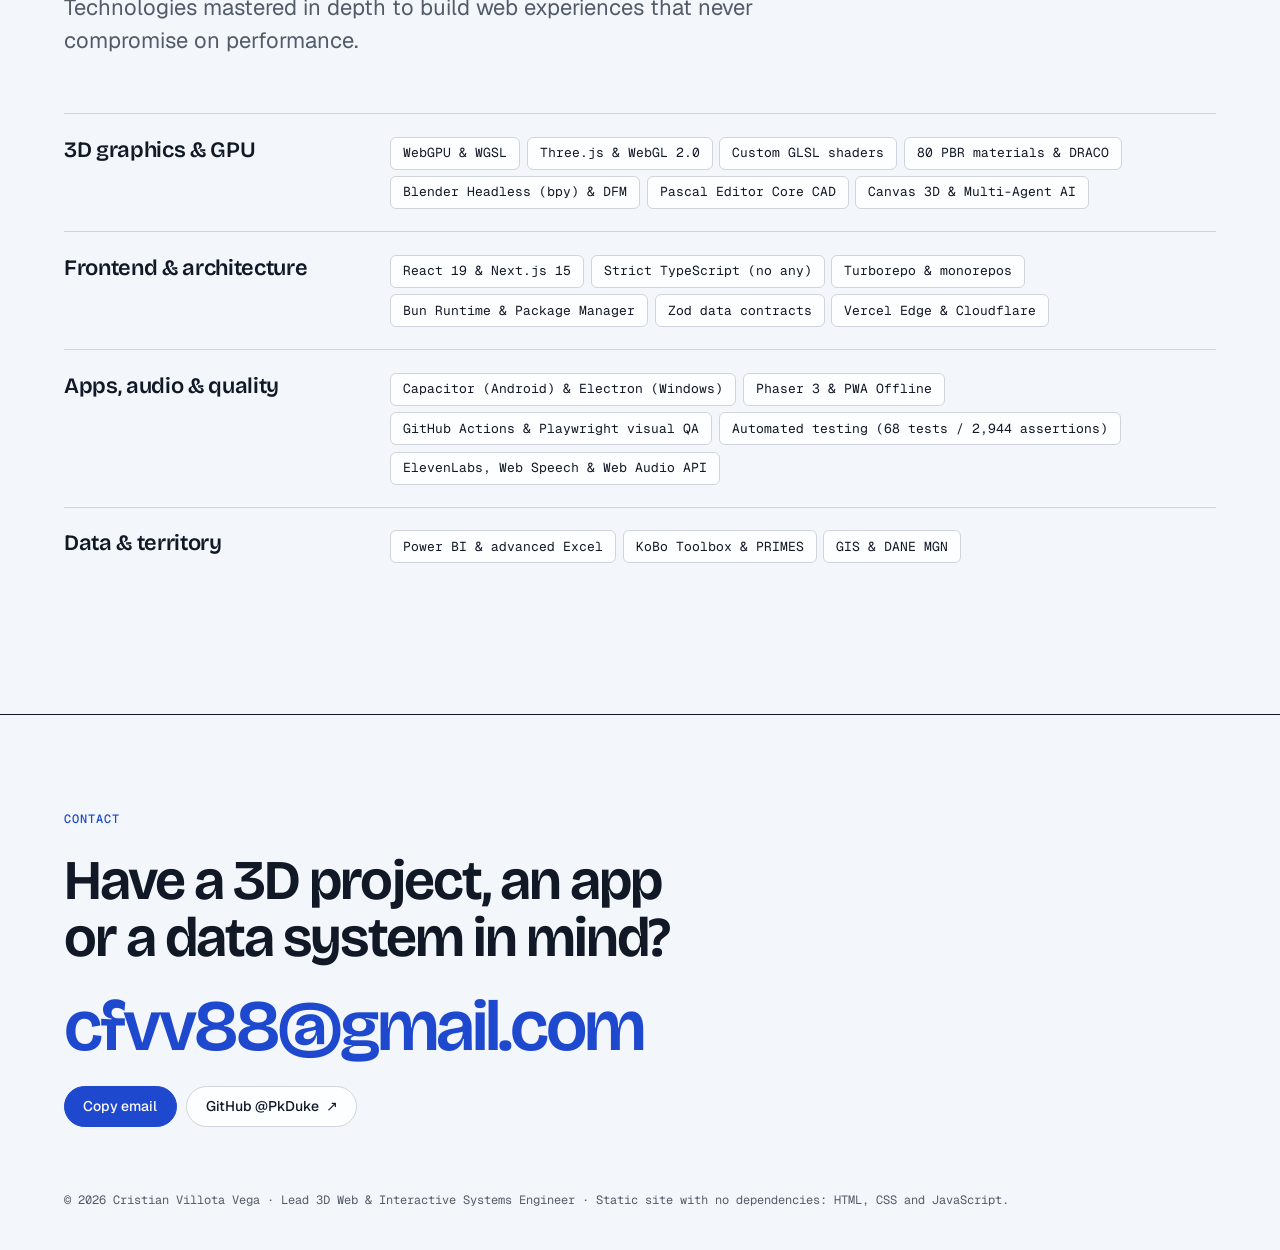
==== commit 9d1b5ec8: "feat: rediseño 2026 del portafolio con versión en inglés - Nuevo sistema visual tipo plano técnico: " ====
--- a/index.html
+++ b/index.html
@@ -5,895 +5,487 @@
   <meta name="viewport" content="width=device-width, initial-scale=1.0" />
   <title>Cristian Villota Vega — Lead 3D Web &amp; Interactive Systems Engineer</title>
   <meta name="description" content="Portafolio de Cristian Villota Vega. Lead 3D Web &amp; Interactive Systems Engineer especializado en WebGPU, Three.js, React 19, motores CAD y renderizado de ultra alto rendimiento en el navegador." />
-  
-  <!-- Satoshi Font (Fontshare) -->
-  <link rel="preconnect" href="https://api.fontshare.com" />
-  <link href="https://api.fontshare.com/v2/css?f[]=satoshi@400,500,700,800,900&amp;display=swap" rel="stylesheet" />
-  
+  <meta name="color-scheme" content="light dark" />
+  <meta name="theme-color" content="#f5f6f9" media="(prefers-color-scheme: light)" />
+  <meta name="theme-color" content="#0f1219" media="(prefers-color-scheme: dark)" />
+  <meta property="og:type" content="website" />
+  <meta property="og:title" content="Cristian Villota Vega — Lead 3D Web &amp; Interactive Systems Engineer" />
+  <meta property="og:description" content="Motores gráficos en el navegador, sistemas CAD espaciales, apps educativas y sistemas de información." />
+  <meta property="og:image" content="assets/img/og-cover.jpg" />
+  <meta name="twitter:card" content="summary_large_image" />
+  <link rel="icon" href="data:image/svg+xml,%3Csvg xmlns='http://www.w3.org/2000/svg' viewBox='0 0 32 32'%3E%3Crect width='32' height='32' rx='6' fill='%232747d8'/%3E%3Cpath d='M6 21 16 26 26 21M6 16l10 5 10-5L16 6z' fill='none' stroke='%23fff' stroke-width='2' stroke-linejoin='round'/%3E%3C/svg%3E" />
+
+  <link rel="preload" href="assets/fonts/bricolage-grotesque.woff2" as="font" type="font/woff2" crossorigin />
+  <link rel="preload" href="assets/fonts/geist.woff2" as="font" type="font/woff2" crossorigin />
   <link rel="stylesheet" href="style.css" />
+
+  <script>
+    // Tema e idioma antes del primer pintado (evita parpadeos)
+    (function () {
+      var d = document.documentElement, t = null, l = null;
+      try { t = localStorage.getItem('theme'); l = localStorage.getItem('lang'); } catch (e) {}
+      if (t === 'light' || t === 'dark') d.setAttribute('data-theme', t);
+      var q = new URLSearchParams(location.search).get('lang');
+      if (q === 'en' || q === 'es') l = q;
+      if (!l) l = (navigator.language || 'es').toLowerCase().indexOf('es') === 0 ? 'es' : 'en';
+      if (l === 'en') { d.lang = 'en'; d.setAttribute('data-i18n-pending', ''); }
+    })();
+  </script>
 </head>
 <body>
-
-  <!-- HEADER / NAVEGACIÓN -->
+  <a class="skip-link" href="#proyectos" data-i18n="skip">Saltar al contenido</a>
+
   <header class="site-header">
-    <div class="nav-inner">
-      <a href="#" class="nav-logo" aria-label="Inicio">
-        <div class="nav-logo-box">CV</div>
+    <div class="wrap nav">
+      <a href="#top" class="brand" aria-label="Inicio" data-i18n-attr="aria-label:nav.home">
+        <svg class="brand-mark" viewBox="0 0 32 32" width="28" height="28" aria-hidden="true"><path d="M5 21.5 16 27l11-5.5M5 16l11 5.5L27 16 16 5z" fill="none" stroke="currentColor" stroke-width="2" stroke-linejoin="round"/></svg>
         <span>Cristian Villota</span>
       </a>
 
-      <button class="mobile-menu-btn" id="mobileMenuBtn" aria-label="Abrir menú de navegación" aria-expanded="false">
-        <svg width="24" height="24" viewBox="0 0 24 24" fill="none" stroke="currentColor" stroke-width="2" stroke-linecap="round" stroke-linejoin="round">
-          <line x1="3" y1="12" x2="21" y2="12"></line>
-          <line x1="3" y1="6" x2="21" y2="6"></line>
-          <line x1="3" y1="18" x2="21" y2="18"></line>
-        </svg>
-      </button>
-
-      <nav class="nav-links" aria-label="Navegación principal">
-        <a href="#proyectos" class="nav-link">Proyectos</a>
-        <a href="#apps" class="nav-link">Apps Educativas</a>
-        <a href="#impacto" class="nav-link">Datos</a>
-        <a href="#experiencia" class="nav-link">Experiencia</a>
-        <a href="#stack" class="nav-link">Stack</a>
-        <a href="#contacto" class="nav-cta-btn">
-          <svg width="14" height="14" viewBox="0 0 24 24" fill="none" stroke="currentColor" stroke-width="2.2" stroke-linecap="round" stroke-linejoin="round">
-            <path d="M4 4h16c1.1 0 2 .9 2 2v12c0 1.1-.9 2-2 2H4c-1.1 0-2-.9-2-2V6c0-1.1.9-2 2-2z"></path>
-            <polyline points="22,6 12,13 2,6"></polyline>
-          </svg>
-          Contacto
-        </a>
+      <nav class="nav-links" id="navLinks" aria-label="Navegación principal" data-i18n-attr="aria-label:nav.label">
+        <a href="#proyectos" data-i18n="nav.projects">Proyectos</a>
+        <a href="#apps" data-i18n="nav.apps">Apps educativas</a>
+        <a href="#impacto" data-i18n="nav.data">Datos</a>
+        <a href="#experiencia" data-i18n="nav.exp">Experiencia</a>
+        <a href="#stack">Stack</a>
+        <a href="#contacto" data-i18n="nav.contact">Contacto</a>
       </nav>
+
+      <div class="nav-tools">
+        <div class="lang-switch" role="group" aria-label="Idioma" data-i18n-attr="aria-label:nav.lang">
+          <button type="button" data-lang="es" aria-pressed="true">ES</button>
+          <button type="button" data-lang="en" aria-pressed="false">EN</button>
+        </div>
+        <button type="button" class="icon-btn" id="themeBtn" aria-label="Cambiar tema claro u oscuro" data-i18n-attr="aria-label:nav.theme">
+          <svg viewBox="0 0 24 24" width="18" height="18" aria-hidden="true"><circle cx="12" cy="12" r="8.5" fill="none" stroke="currentColor" stroke-width="1.8"/><path d="M12 3.5a8.5 8.5 0 0 1 0 17z" fill="currentColor"/></svg>
+        </button>
+        <button type="button" class="icon-btn menu-btn" id="menuBtn" aria-label="Abrir menú" aria-expanded="false" aria-controls="navLinks" data-i18n-attr="aria-label:nav.menu">
+          <svg viewBox="0 0 24 24" width="20" height="20" aria-hidden="true"><path d="M4 8h16M4 16h16" stroke="currentColor" stroke-width="1.8" stroke-linecap="round"/></svg>
+        </button>
+      </div>
     </div>
   </header>
 
-  <main>
-    <!-- HERO SECTION CON CANVAS 3D INTERACTIVO -->
-    <section class="hero" id="hero">
-      <canvas class="hero-canvas" id="heroCanvas"></canvas>
-
-      <div class="hero-text">
-        <div class="hero-badge-pill">
-          🟢 Disponible para proyectos bajo demanda &bull; 2026
-        </div>
-
-        <h1 class="hero-name">Cristian Villota Vega</h1>
-        <p class="hero-title">Lead 3D Web &amp; Interactive Systems Engineer</p>
-        <p class="hero-tagline">
-          Diseño e implemento motores gráficos en el navegador de ultra alto rendimiento (145+ FPS), sistemas CAD espaciales y entornos interactivos con IA.
-        </p>
+  <main id="top">
+    <!-- HERO -->
+    <section class="hero wrap">
+      <div class="hero-copy">
+        <p class="status"><span class="dot dot-ok"></span><span data-i18n="hero.status">Disponible para proyectos bajo demanda · 2026</span></p>
+        <h1 class="hero-name">Cristian<br />Villota Vega</h1>
+        <p class="hero-role">Lead 3D Web &amp; Interactive Systems Engineer</p>
+        <p class="hero-tagline" data-i18n="hero.tagline">Diseño e implemento motores gráficos en el navegador de ultra alto rendimiento (145+ FPS), sistemas CAD espaciales y entornos interactivos con IA.</p>
+        <div class="actions">
+          <a href="#proyectos" class="btn btn-primary" data-i18n="hero.cta">Ver proyectos</a>
+          <button type="button" class="btn" data-copy-email="cfvv88@gmail.com" data-i18n="hero.copy">Copiar correo</button>
+          <a href="https://github.com/PkDuke" target="_blank" rel="noopener noreferrer" class="btn">GitHub <span aria-hidden="true">↗</span></a>
+        </div>
       </div>
 
-      <div class="hero-body">
-        <div class="hero-avatar">
-          <div class="avatar-graphic" title="Cristian Villota — WebGPU & Three.js Engineer">
-            <svg viewBox="0 0 24 24" fill="none" stroke="currentColor" stroke-width="1.6" stroke-linecap="round" stroke-linejoin="round">
-              <path d="M21 16V8a2 2 0 0 0-1-1.73l-7-4a2 2 0 0 0-2 0l-7 4A2 2 0 0 0 3 8v8a2 2 0 0 0 1 1.73l7 4a2 2 0 0 0 2 0l7-4A2 2 0 0 0 21 16z"></path>
-              <polyline points="3.27 6.96 12 12.01 20.73 6.96"></polyline>
-              <line x1="12" y1="22.08" x2="12" y2="12"></line>
-              <circle cx="12" cy="12" r="2.5" fill="currentColor" opacity="0.8"></circle>
-            </svg>
-            <div class="avatar-badge">WebGPU &bull; Three.js</div>
-          </div>
-        </div>
-
-        <div class="hero-aside">
-          <div class="social-row">
-            <a href="https://github.com/PkDuke" target="_blank" rel="noopener noreferrer" class="social-link" title="GitHub @PkDuke">
-              <svg width="18" height="18" viewBox="0 0 24 24" fill="none" stroke="currentColor" stroke-width="2" stroke-linecap="round" stroke-linejoin="round">
-                <path d="M9 19c-5 1.5-5-2.5-7-3m14 6v-3.87a3.37 3.37 0 0 0-.94-2.61c3.14-.35 6.44-1.54 6.44-7A5.44 5.44 0 0 0 20 4.77 5.07 5.07 0 0 0 19.91 1S18.73.65 16 2.48a13.38 13.38 0 0 0-7 0C6.27.65 5.09 1 5.09 1A5.07 5.07 0 0 0 5 4.77a5.44 5.44 0 0 0-1.5 3.78c0 5.42 3.3 6.61 6.44 7A3.37 3.37 0 0 0 9 18.13V22"></path>
-              </svg>
-              <span>GitHub</span>
-            </a>
-
-            <button class="social-link" id="copyEmailBtn" data-email="cfvv88@gmail.com" title="Copiar correo de Cristian">
-              <svg width="18" height="18" viewBox="0 0 24 24" fill="none" stroke="currentColor" stroke-width="2" stroke-linecap="round" stroke-linejoin="round">
-                <rect width="20" height="16" x="2" y="4" rx="2"></rect>
-                <path d="m22 7-8.97 5.7a1.94 1.94 0 0 1-2.06 0L2 7"></path>
-              </svg>
-              <span>Copiar Correo</span>
-            </button>
-          </div>
-
-          <div class="hero-card spotlight-card">
-            Ingeniero de software especializado en gráficos en tiempo real y arquitectura cliente de ultra alto rendimiento. Enfoque riguroso en optimización de GPU por lotes (instancing), renderizado condicional con consumo cero en reposo y sistemas probados matemáticamente con cobertura exhaustiva de pruebas unitarias.
-            <br /><br />
-            Microbiólogo de formación, con trayectoria en coordinación humanitaria y gestión de información en Arauca, análisis de contratación pública y operación de eventos: construyo software sabiendo cómo se usa en terreno.
-          </div>
-        </div>
-      </div>
-
-      <!-- KPI METRICS TICKER -->
-      <div class="metrics-bar">
-        <div class="metric-card spotlight-card">
-          <div class="metric-value">145.5 FPS</div>
-          <div class="metric-label">Rendimiento 3D CAD</div>
-          <div class="metric-sub">+1.000 objetos simultáneos</div>
-        </div>
-
-        <div class="metric-card spotlight-card">
-          <div class="metric-value">0W / 0 FPS</div>
-          <div class="metric-label">Modo Reposo Inteligente</div>
-          <div class="metric-sub">0% uso de GPU en idle</div>
-        </div>
-
-        <div class="metric-card spotlight-card">
-          <div class="metric-value">902</div>
-          <div class="metric-label">Componentes Paramétricos</div>
-          <div class="metric-sub">Catálogo espacial auditado</div>
-        </div>
-
-        <div class="metric-card spotlight-card">
-          <div class="metric-value">68 Tests</div>
-          <div class="metric-label">2.944 Aserciones</div>
-          <div class="metric-sub">Verificación matemática en CI</div>
-        </div>
-      </div>
-    </section>
-
-    <!-- PROYECTOS SECTION -->
-    <section class="projects" id="proyectos">
-      <div class="section-header">
-        <div class="section-tag">Portafolio Técnico</div>
-        <h2 class="section-title">Proyectos Destacados</h2>
-        <p class="section-subtitle">Sistemas construidos para producción, probados bajo condiciones extremas de carga visual y renderizado.</p>
-      </div>
-
-      <div class="showcase-container">
-        <!-- PROYECTO 1: AFORO -->
-        <article class="showcase-card spotlight-card">
-          <div class="showcase-info">
-            <div class="showcase-header">
-              <span class="showcase-category">CAD 3D &amp; SIMULACIÓN ESPACIAL</span>
-              <span class="showcase-lead">Lead: Cristian Villota</span>
+      <figure class="viewport">
+        <div class="viewport-frame">
+          <canvas id="venue" aria-label="Boceto interactivo de la planta de un salón de eventos con mesas, sillas y escenario" data-i18n-attr="aria-label:vp.alt" role="img"></canvas>
+          <div class="hud hud-tl" data-i18n="vp.title">Boceto en vivo · Canvas 2D</div>
+          <div class="hud hud-tr" id="hud">
+            <span class="dot"></span>
+            <span class="hud-idle" data-i18n="vp.idle">En reposo</span><span class="hud-active" data-i18n="vp.active">Renderizando</span>
+            <b id="hudFps">0</b> FPS
+          </div>
+          <div class="hud hud-bl" data-i18n="vp.count">20 mesas · 160 sillas · 1 escenario</div>
+          <div class="hud hud-br" data-i18n="vp.hint">Mueve el cursor para girar</div>
+        </div>
+        <figcaption data-i18n="vp.caption">Este boceto solo dibuja cuando algo cambia, igual que el motor de AFORO: en reposo, 0 FPS y 0 uso de GPU.</figcaption>
+      </figure>
+
+      <dl class="metrics">
+        <div><dt data-i18n="m1.l">Rendimiento 3D CAD</dt><dd>145.5 <small>FPS</small></dd><p data-i18n="m1.s">+1.000 objetos simultáneos</p></div>
+        <div><dt data-i18n="m2.l">Modo reposo inteligente</dt><dd>0 <small>W</small> / 0 <small>FPS</small></dd><p data-i18n="m2.s">0% uso de GPU en idle</p></div>
+        <div><dt data-i18n="m3.l">Componentes paramétricos</dt><dd>902</dd><p data-i18n="m3.s">Catálogo espacial auditado</p></div>
+        <div><dt data-i18n="m4.l">Tests automatizados</dt><dd>68 <small>tests</small></dd><p data-i18n="m4.s">2.944 aserciones matemáticas verificadas en CI</p></div>
+      </dl>
+    </section>
+
+    <!-- PERFIL -->
+    <section class="wrap profile" aria-labelledby="perfil-t">
+      <h2 class="eyebrow" id="perfil-t" data-i18n="about.t">Perfil</h2>
+      <p class="lead" data-i18n="about.p1">Ingeniero de software especializado en gráficos en tiempo real y arquitectura cliente de ultra alto rendimiento. Enfoque riguroso en optimización de GPU por lotes (instancing), renderizado condicional con consumo cero en reposo y sistemas probados matemáticamente con cobertura exhaustiva de pruebas unitarias.</p>
+      <p data-i18n="about.p2">Microbiólogo de formación, con trayectoria en coordinación humanitaria y gestión de información en Arauca, análisis de contratación pública y operación de eventos: construyo software sabiendo cómo se usa en terreno.</p>
+    </section>
+
+    <!-- PROYECTOS -->
+    <section class="wrap section" id="proyectos">
+      <header class="section-head">
+        <p class="eyebrow" data-i18n="proj.tag">Portafolio técnico</p>
+        <h2 data-i18n="proj.t">Proyectos destacados</h2>
+        <p data-i18n="proj.s">Sistemas construidos para producción, probados bajo condiciones extremas de carga visual y renderizado.</p>
+      </header>
+
+      <!-- AFORO -->
+      <article class="work">
+        <header class="work-head">
+          <p class="eyebrow"><span data-i18n="p1.cat">CAD 3D y simulación espacial</span><span class="role" data-i18n="role.lead">Lead: Cristian Villota</span></p>
+          <h3>AFORO <span data-i18n="p1.sub">Simulador y CAD 3D de eventos en tiempo real</span></h3>
+          <span class="chip chip-wip" data-i18n="p1.chip">En construcción · Alpha</span>
+        </header>
+        <div class="gallery" data-gallery>
+          <button type="button" class="shot shot-main"><img src="assets/img/01-aforo-banner-principal.webp" width="1376" height="768" alt="AFORO — planificación espacial 3D de precisión para eventos" data-i18n-attr="alt:p1.a1" loading="lazy" decoding="async" /></button>
+          <button type="button" class="shot"><img src="assets/img/aforo-cad-full-venue-ui.webp" width="1024" height="469" alt="AFORO — editor CAD 3D, vista general" data-i18n-attr="alt:p1.a2" loading="lazy" decoding="async" /></button>
+          <button type="button" class="shot"><img src="assets/img/aforo-cad-closeup-stage.webp" width="1024" height="653" alt="AFORO — montaje de escenario y mesas de banquete" data-i18n-attr="alt:p1.a3" loading="lazy" decoding="async" /></button>
+        </div>
+        <div class="work-body">
+          <div class="work-summary">
+            <p data-i18n="p1.desc"><strong>Proyecto en desarrollo activo.</strong> Plataforma interactiva para la estructuración y cálculo de aforo en recintos feriales. Permite manipular geometrías procedurales e instanciadas con dotación de sillas automáticas y validación perimetral instantánea.</p>
+            <ul class="tags"><li>Three.js 0.174</li><li>WebGPU / R3F</li><li>React 19</li><li>Next.js 15</li><li>Bun &amp; Turbo</li><li>Zustand</li></ul>
+            <div class="actions">
+              <a href="https://aforo-web-azure.vercel.app/" target="_blank" rel="noopener noreferrer" class="btn btn-primary"><span data-i18n="btn.demo">Ver demo en vivo</span> <span aria-hidden="true">↗</span></a>
+              <a href="https://github.com/PkDuke/aforo" target="_blank" rel="noopener noreferrer" class="btn">GitHub <span aria-hidden="true">↗</span></a>
             </div>
-
-            <h3 class="showcase-title">
-              AFORO &bull; Simulador &amp; CAD 3D de Eventos en Tiempo Real
-              <span style="font-size: 0.72rem; font-weight: 700; color: #fbbf24; background: rgba(245, 158, 11, 0.12); border: 1px solid rgba(245, 158, 11, 0.35); padding: 2px 8px; border-radius: 9999px; margin-left: 8px; vertical-align: middle; display: inline-flex; align-items: center; gap: 4px;">🚧 En Construcción &bull; Alpha WIP</span>
-            </h3>
-
-            <p class="showcase-desc">
-              <strong style="color: #fbbf24;">Proyecto en desarrollo activo:</strong> Plataforma interactiva para la estructuración y cálculo de aforo en recintos feriales. Permite manipular geometrías procedurales e instanciadas con dotación de sillas automáticas y validación perimetral instantánea.
-            </p>
-
-            <div class="showcase-specs">
-              <div class="spec-row">
-                <span class="spec-check">✓</span>
-                <div class="spec-text">
-                  <span class="spec-label">145.5 FPS sostenidos:</span> Manejo fluido de más de 1.000 objetos simultáneos mediante <code class="spec-code">InstancedMesh</code> multimaterial.
-                </div>
-              </div>
-              <div class="spec-row">
-                <span class="spec-check">✓</span>
-                <div class="spec-text">
-                  <span class="spec-label">Green Computing:</span> Arquitectura de render bajo demanda con 0 FPS y 0 Watts en GPU en reposo.
-                </div>
-              </div>
-              <div class="spec-row">
-                <span class="spec-check">✓</span>
-                <div class="spec-text">
-                  <span class="spec-label">Catálogo Canónico:</span> 902 artículos normalizados y 241 modelos GLB validados con SHA-256.
-                </div>
-              </div>
-              <div class="spec-row">
-                <span class="spec-check">✓</span>
-                <div class="spec-text">
-                  <span class="spec-label">Ingeniería Rigurosa:</span> 68 tests automatizados y 2.944 aserciones matemáticas.
-                </div>
-              </div>
+          </div>
+          <dl class="specs">
+            <div><dt data-i18n="p1.s1t">145.5 FPS sostenidos</dt><dd data-i18n="p1.s1d">Manejo fluido de más de 1.000 objetos simultáneos mediante <code>InstancedMesh</code> multimaterial.</dd></div>
+            <div><dt>Green Computing</dt><dd data-i18n="p1.s2d">Arquitectura de render bajo demanda con 0 FPS y 0 watts en GPU en reposo.</dd></div>
+            <div><dt data-i18n="p1.s3t">Catálogo canónico</dt><dd data-i18n="p1.s3d">902 artículos normalizados y 241 modelos GLB validados con SHA-256.</dd></div>
+            <div><dt data-i18n="p1.s4t">Ingeniería rigurosa</dt><dd data-i18n="p1.s4d">68 tests automatizados y 2.944 aserciones matemáticas.</dd></div>
+          </dl>
+        </div>
+      </article>
+
+      <!-- SHOES 3D BUILDER -->
+      <article class="work">
+        <header class="work-head">
+          <p class="eyebrow"><span data-i18n="p2.cat">Calzado generativo · 3D web y fabricación aditiva</span><span class="role" data-i18n="role.lead">Lead: Cristian Villota</span></p>
+          <h3>Shoes 3D Builder <span data-i18n="p2.sub">AI Footwear Studio y customizer 3D</span></h3>
+        </header>
+        <div class="gallery" data-gallery>
+          <button type="button" class="shot shot-main"><img src="assets/img/shoes-builder-dark-lab.webp" width="1600" height="900" alt="Shoes 3D Builder — modo editor 3D Lab CAD con materiales PBR e iluminación neón" data-i18n-attr="alt:p2.a1" loading="lazy" decoding="async" /></button>
+          <button type="button" class="shot"><img src="assets/img/shoes-builder-studio.webp" width="1600" height="900" alt="Shoes 3D Builder — Digital Atelier, estudio 3D con mapeo de zonas" data-i18n-attr="alt:p2.a2" loading="lazy" decoding="async" /></button>
+          <button type="button" class="shot"><img src="assets/img/shoes-builder-dashboard.webp" width="1600" height="900" alt="Shoes 3D Builder — dashboard de gobernanza, incrementos y Production Gates (PRS 92/100)" data-i18n-attr="alt:p2.a3" loading="lazy" decoding="async" /></button>
+        </div>
+        <div class="work-body">
+          <div class="work-summary">
+            <p data-i18n="p2.desc">Plataforma híbrida de diseño y personalización de calzado con IA generativa, visor 3D interactivo en navegador con Three.js, catálogo de 80 materiales PBR (560 mapas de textura WebGL), mapeo anatómico por 7 zonas independientes y deformación paramétrica para manufactura aditiva con Blender Headless.</p>
+            <ul class="tags"><li>Three.js 0.160</li><li>WebGL / GLSL</li><li data-i18n="p2.tag3">80 materiales PBR</li><li>DRACO Loader</li><li>Tailwind CSS</li><li>Blender Headless (bpy)</li><li>FastAPI &amp; LangGraph</li><li>DFM / 3D Print</li></ul>
+            <div class="actions">
+              <a href="https://shoes-3-d-buider.vercel.app/apps/web" target="_blank" rel="noopener noreferrer" class="btn btn-primary"><span data-i18n="btn.demo">Ver demo en vivo</span> <span aria-hidden="true">↗</span></a>
+              <a href="https://github.com/PkDuke/Shoes-3D-Buider" target="_blank" rel="noopener noreferrer" class="btn">GitHub <span aria-hidden="true">↗</span></a>
             </div>
-
-            <div class="showcase-badges">
-              <span class="showcase-badge">Three.js 0.174</span>
-              <span class="showcase-badge">WebGPU / R3F</span>
-              <span class="showcase-badge">React 19</span>
-              <span class="showcase-badge">Next.js 15</span>
-              <span class="showcase-badge">Bun &amp; Turbo</span>
-              <span class="showcase-badge">Zustand</span>
+          </div>
+          <dl class="specs">
+            <div><dt data-i18n="p2.s1t">Estudio 3D «Nike By You» y tema dual</dt><dd data-i18n="p2.s1d">Visor 360° con OrbitControls, sombras suaves de contacto, ACESFilmic Tone Mapping e iluminación dual en tiempo real (Digital Atelier y 3D Lab CAD).</dd></div>
+            <div><dt data-i18n="p2.s2t">80 materiales PBR y 560 mapas WebGL</dt><dd data-i18n="p2.s2d">Asignación en 0 ms de cueros full-grain, nobuk, mallas 3D spacer, TPU translúcido, fibra de carbono y suelas de celosía generativa (lattice).</dd></div>
+            <div><dt data-i18n="p2.s3t">Generación IA y Design DNA</dt><dd data-i18n="p2.s3d">Orquestador multivariación a partir de prompts que genera esquemas estructurados <code>Design DNA JSON</code> con trazabilidad total.</dd></div>
+            <div><dt data-i18n="p2.s4t">Gobernanza INC-00 a INC-09 (PRS 92/100)</dt><dd data-i18n="p2.s4d">Dashboard de arquitectura con 10 Production Gates superados (G0-G9), DFM para impresión 3D (HP MJF/SLS) y destrucción efímera de vídeo biométrico.</dd></div>
+          </dl>
+        </div>
+      </article>
+
+      <!-- KNOWLEDGE UNIVERSE -->
+      <article class="work">
+        <header class="work-head">
+          <p class="eyebrow"><span data-i18n="p3.cat">Inteligencia artificial y grafos 3D</span><span class="role" data-i18n="role.lead">Lead: Cristian Villota</span></p>
+          <h3>Knowledge Universe <span data-i18n="p3.sub">Espacio cósmico multi-IA</span></h3>
+        </header>
+        <div class="gallery" data-gallery>
+          <button type="button" class="shot shot-main"><img src="assets/img/knowledge-universe-cosmic-ui.webp" width="1024" height="457" alt="Knowledge Universe — universo cósmico 3D y agentes multi-IA" data-i18n-attr="alt:p3.a1" loading="lazy" decoding="async" /></button>
+          <button type="button" class="shot"><img src="assets/img/knowledge-universe-2d-board.webp" width="1024" height="463" alt="Knowledge Universe — tablero 2D interactivo sincronizado" data-i18n-attr="alt:p3.a2" loading="lazy" decoding="async" /></button>
+          <button type="button" class="shot"><img src="assets/img/02-knowledge-universe-banner.webp" width="1376" height="768" alt="Knowledge Universe — espacio dimensional de trabajo" data-i18n-attr="alt:p3.a3" loading="lazy" decoding="async" /></button>
+        </div>
+        <div class="work-body">
+          <div class="work-summary">
+            <p data-i18n="p3.desc">Entorno dimensional interactivo a 132 FPS para estructuración, visualización y síntesis de pensamiento con múltiples modelos de IA (ChatGPT, Claude y Gemini) en paralelo.</p>
+            <ul class="tags"><li>React 19</li><li>Three.js</li><li>TypeScript</li><li data-i18n="p3.tag4">Multi-IA</li><li>PDF / Docx</li><li>Tailwind CSS</li></ul>
+            <div class="actions">
+              <a href="https://knowledge-universe-mvp.vercel.app/" target="_blank" rel="noopener noreferrer" class="btn btn-primary"><span data-i18n="btn.demo">Ver demo en vivo</span> <span aria-hidden="true">↗</span></a>
+              <a href="https://github.com/PkDuke/Knowledge-Universe-MVP" target="_blank" rel="noopener noreferrer" class="btn">GitHub <span aria-hidden="true">↗</span></a>
             </div>
-
-            <div class="showcase-actions">
-              <a href="https://aforo-web-azure.vercel.app/" target="_blank" rel="noopener noreferrer" class="btn-demo-glow">
-                🎮 Ver Demo en Vivo
-              </a>
-              <a href="https://github.com/PkDuke/aforo" target="_blank" rel="noopener noreferrer" class="btn-github-subtle">
-                <svg width="16" height="16" viewBox="0 0 24 24" fill="none" stroke="currentColor" stroke-width="2" stroke-linecap="round" stroke-linejoin="round"><path d="M9 19c-5 1.5-5-2.5-7-3m14 6v-3.87a3.37 3.37 0 0 0-.94-2.61c3.14-.35 6.44-1.54 6.44-7A5.44 5.44 0 0 0 20 4.77 5.07 5.07 0 0 0 19.91 1S18.73.65 16 2.48a13.38 13.38 0 0 0-7 0C6.27.65 5.09 1 5.09 1A5.07 5.07 0 0 0 5 4.77a5.44 5.44 0 0 0-1.5 3.78c0 5.42 3.3 6.61 6.44 7A3.37 3.37 0 0 0 9 18.13V22"></path></svg>
-                GitHub
-              </a>
+          </div>
+          <dl class="specs">
+            <div><dt data-i18n="p3.s1t">132 FPS nativos</dt><dd data-i18n="p3.s1d">Canvas 3D desacoplado con render loop acelerado por hardware sin pausas en React.</dd></div>
+            <div><dt data-i18n="p3.s2t">Multiagente sincronizado</dt><dd data-i18n="p3.s2d">Orquestación simultánea y memoria contextual con ChatGPT, Claude y Gemini.</dd></div>
+            <div><dt data-i18n="p3.s3t">Ingesta semántica</dt><dd data-i18n="p3.s3d">Extracción e indexación profunda de documentos PDF y Word para generación de grafos.</dd></div>
+            <div><dt data-i18n="p3.s4t">Vista dual sincronizada</dt><dd data-i18n="p3.s4d">Tablero 2D interactivo y universo estelar 3D enlazados bidireccionalmente.</dd></div>
+          </dl>
+        </div>
+      </article>
+
+      <!-- PIPELINE WEBGPU -->
+      <article class="work">
+        <header class="work-head">
+          <p class="eyebrow"><span data-i18n="p4.cat">Arquitectura GPU y rendimiento extremo</span><span class="role" data-i18n="role.lead">Lead: Cristian Villota</span></p>
+          <h3>Pipeline WebGPU <span data-i18n="p4.sub">Instancing masivo de geometrías</span></h3>
+        </header>
+        <div class="gallery" data-gallery>
+          <button type="button" class="shot shot-main"><img src="assets/img/03-aforo-rendimiento-masivo-1000-objetos.webp" width="1376" height="768" alt="Pipeline WebGPU — benchmark de +1.000 objetos a 145.5 FPS" data-i18n-attr="alt:p4.a1" loading="lazy" decoding="async" /></button>
+          <button type="button" class="shot"><img src="assets/img/04-aforo-showcase-social-kpis.webp" width="1024" height="1024" alt="Pipeline WebGPU — telemetría de rendimiento y memoria" data-i18n-attr="alt:p4.a2" loading="lazy" decoding="async" /></button>
+          <button type="button" class="shot"><img src="assets/img/02-aforo-colocacion-precision-cad.webp" width="1200" height="896" alt="Pipeline WebGPU — precisión espacial y memoria compartida" data-i18n-attr="alt:p4.a3" loading="lazy" decoding="async" /></button>
+        </div>
+        <div class="work-body">
+          <div class="work-summary">
+            <p data-i18n="p4.desc">Motor de renderizado y empaquetado por lotes para el navegador, optimizado para escenas masivas ultra densas con cero recolección de basura.</p>
+            <ul class="tags"><li>WebGPU</li><li>WGSL</li><li>GLSL Shaders</li><li>InstancedMesh</li><li>Zero-Alloc</li><li>Memory Profiling</li></ul>
+            <div class="actions">
+              <a href="https://aforo-web-azure.vercel.app/" target="_blank" rel="noopener noreferrer" class="btn btn-primary"><span data-i18n="p4.btn">Ver implementación en AFORO</span> <span aria-hidden="true">↗</span></a>
+              <a href="https://github.com/PkDuke/aforo" target="_blank" rel="noopener noreferrer" class="btn">GitHub <span aria-hidden="true">↗</span></a>
             </div>
           </div>
-
-          <div class="showcase-gallery">
-            <div class="gallery-main-wrap">
-              <img src="assets/01-aforo-banner-principal.jpg" alt="AFORO — Precise 3D Spatial Planning for Luxury Events" class="gallery-main-img zoomable-image" loading="lazy" />
-              <div class="zoom-overlay-hint">
-                <svg width="12" height="12" viewBox="0 0 24 24" fill="none" stroke="currentColor" stroke-width="2.5"><circle cx="11" cy="11" r="8"></circle><line x1="21" y1="21" x2="16.65" y2="16.65"></line><line x1="11" y1="8" x2="11" y2="14"></line><line x1="8" y1="11" x2="14" y2="11"></line></svg>
-                Click para ampliar
-              </div>
+          <dl class="specs">
+            <div><dt>2 draw calls</dt><dd data-i18n="p4.s1d">Empaquetado de miles de geometrías paramétricas en buffers de instancing compartidos.</dd></div>
+            <div><dt>Zero-GC frame loop</dt><dd data-i18n="p4.s2d">Bucle de renderizado sin asignaciones de memoria dinámicas para eliminar micro-stutters.</dd></div>
+            <div><dt data-i18n="p4.s3t">Shaders personalizados</dt><dd data-i18n="p4.s3d">Pipelines de cómputo y fragmentos en GLSL y WGSL para iluminación eficiente.</dd></div>
+            <div><dt data-i18n="p4.s4t">Escalabilidad comprobada</dt><dd data-i18n="p4.s4d">Fluidez estable a más de 145 FPS bajo carga visual masiva.</dd></div>
+          </dl>
+        </div>
+      </article>
+    </section>
+
+    <!-- APPS EDUCATIVAS -->
+    <section class="wrap section" id="apps">
+      <header class="section-head">
+        <p class="eyebrow" data-i18n="apps.tag">Apps educativas · Web, Android y Windows</p>
+        <h2 data-i18n="apps.t">Juegos educativos para niños</h2>
+        <p data-i18n="apps.s">Tres aplicaciones diseñadas y desarrolladas de principio a fin: idea, experiencia por edad, contenido, programación, pruebas y empaquetado nativo. Funcionan sin internet y no recogen datos de los niños.</p>
+      </header>
+
+      <!-- MUNDO PEQUEÑO -->
+      <article class="work">
+        <header class="work-head">
+          <p class="eyebrow"><span data-i18n="p5.cat">Juegos educativos · 2 a 4 años</span><span class="role" data-i18n="role.prod">Producto y desarrollo: Cristian Villota</span></p>
+          <h3>Mundo Pequeño <span data-i18n="p5.sub">Juegos para los más pequeños</span></h3>
+          <span class="chip chip-wip" data-i18n="p5.chip">Funcional · Preparando Google Play</span>
+        </header>
+        <div class="gallery" data-gallery>
+          <button type="button" class="shot shot-main"><img src="assets/img/apps-mundo-pequeno-juegos.webp" width="1280" height="720" alt="Mundo Pequeño — menú de juegos con el juego del día y la categoría Lógica" data-i18n-attr="alt:p5.a1" loading="lazy" decoding="async" /></button>
+          <button type="button" class="shot"><img src="assets/img/apps-mundo-pequeno-inicio.webp" width="1280" height="720" alt="Mundo Pequeño — pantalla de inicio" data-i18n-attr="alt:p5.a2" loading="lazy" decoding="async" /></button>
+          <button type="button" class="shot"><img src="assets/img/apps-mundo-pequeno-sombras.webp" width="1280" height="720" alt="Mundo Pequeño — juego ¿De quién es esta sombra?" data-i18n-attr="alt:p5.a3" loading="lazy" decoding="async" /></button>
+        </div>
+        <div class="work-body">
+          <div class="work-summary">
+            <p data-i18n="p5.desc">Más de 25 actividades de lógica, números, letras, música, emociones, pintura y vestir personajes, con una voz que guía cada paso. Sin anuncios, sin compras y sin internet.</p>
+            <ul class="tags"><li>JavaScript + Canvas</li><li>PWA Offline</li><li>Capacitor 8</li><li>Web Speech API</li><li>GitHub Actions</li><li>Playwright</li></ul>
+          </div>
+          <dl class="specs">
+            <div><dt data-i18n="p5.s1t">12 juegos de lógica + números, letras y música</dt><dd data-i18n="p5.s1d">Trazado con el dedo, vocales, xilófono de 8 notas y memoria musical con sonidos reales de animales.</dd></div>
+            <div><dt data-i18n="p5.s2t">Estudio de pintura y vestir</dt><dd data-i18n="p5.s2d">33 dibujos originales, 7 herramientas, 16 colores y creador de personajes con 9 categorías.</dd></div>
+            <div><dt data-i18n="p5.s3t">Dificultad adaptativa</dt><dd data-i18n="p5.s3d">Sube sola cada 3 partidas; al acertar, melodía y estrellas; al fallar, ánimo y sin castigo.</dd></div>
+            <div><dt data-i18n="p5.s4t">QA visual automatizado</dt><dd data-i18n="p5.s4d">Playwright recorre 4 tamaños de pantalla (232 capturas) y detecta textos cortados, botones encimados o tapados por la barra de Android.</dd></div>
+            <div><dt>CI/CD</dt><dd data-i18n="p5.s5d">GitHub Actions compila el APK firmado en cada cambio; la app detecta versiones nuevas.</dd></div>
+          </dl>
+        </div>
+      </article>
+
+      <!-- LUMBRERA -->
+      <article class="work">
+        <header class="work-head">
+          <p class="eyebrow"><span data-i18n="p6.cat">Historias interactivas · 8 a 12 años</span><span class="role" data-i18n="role.prod">Producto y desarrollo: Cristian Villota</span></p>
+          <h3>Lumbrera <span data-i18n="p6.sub">Historias de la Biblia para explorar</span></h3>
+          <span class="chip chip-test" data-i18n="p6.chip">En prueba con familias</span>
+        </header>
+        <div class="gallery" data-gallery>
+          <button type="button" class="shot shot-main"><img src="assets/img/apps-lumbrera-escena.webp" width="1280" height="720" alt="Lumbrera — escena narrada de La creación con texto resaltado" data-i18n-attr="alt:p6.a1" loading="lazy" decoding="async" /></button>
+          <button type="button" class="shot"><img src="assets/img/apps-lumbrera-inicio.webp" width="1280" height="720" alt="Lumbrera — pantalla de inicio" data-i18n-attr="alt:p6.a2" loading="lazy" decoding="async" /></button>
+          <button type="button" class="shot"><img src="assets/img/apps-lumbrera-caminos.webp" width="1280" height="720" alt="Lumbrera — mapa de caminos del Antiguo y Nuevo Testamento" data-i18n-attr="alt:p6.a3" loading="lazy" decoding="async" /></button>
+        </div>
+        <div class="work-body">
+          <div class="work-summary">
+            <p data-i18n="p6.desc">Cada historia combina ilustraciones tipo cómic, narración con voz, escenas vivas, un minijuego, un reto de preguntas, insignias y una guía para conversar en familia.</p>
+            <ul class="tags"><li>TypeScript + Vite</li><li>Phaser 3</li><li>Capacitor 8</li><li>ElevenLabs</li><li>Playwright</li><li>GitHub Actions</li></ul>
+          </div>
+          <dl class="specs">
+            <div><dt data-i18n="p6.s1t">Contenido</dt><dd data-i18n="p6.s1d">7 historias completas, más de 20 escenas vivas y 7 minijuegos en Phaser; 9 caminos del Antiguo y Nuevo Testamento planificados.</dd></div>
+            <div><dt data-i18n="p6.s2t">Narración con ElevenLabs</dt><dd data-i18n="p6.s2d">Voz generada por script que solo regenera las frases que cambiaron; modos Escuchar y Leer con resaltado.</dd></div>
+            <div><dt data-i18n="p6.s3t">Dirección de arte con IA</dt><dd data-i18n="p6.s3d">Biblia de arte propia con paleta por camino, fichas de personajes y lista de revisión por imagen.</dd></div>
+            <div><dt data-i18n="p6.s4t">Calidad editorial automatizada</dt><dd data-i18n="p6.s4d">Glosario de pronunciación, verificación de versículos y bloqueo de voces si hay errores; revisor de pantallas con 375 capturas.</dd></div>
+            <div><dt data-i18n="p6.s5t">Política de Familias de Google Play</dt><dd data-i18n="p6.s5d">Sin datos personales, sin anuncios y enlaces externos detrás de una puerta para adultos.</dd></div>
+          </dl>
+        </div>
+      </article>
+
+      <!-- EL GRAN RETO BÍBLICO -->
+      <article class="work">
+        <header class="work-head">
+          <p class="eyebrow"><span data-i18n="p7.cat">Concurso de preguntas · Familias e iglesias</span><span class="role" data-i18n="role.prod">Producto y desarrollo: Cristian Villota</span></p>
+          <h3>El Gran Reto Bíblico <span data-i18n="p7.sub">¿Hasta dónde subirás?</span></h3>
+          <span class="chip chip-ok" data-i18n="p7.chip">Versión 1.0</span>
+        </header>
+        <div class="gallery" data-gallery>
+          <button type="button" class="shot shot-main"><img src="assets/img/apps-gran-reto-pregunta.webp" width="1280" height="720" alt="El Gran Reto Bíblico — pregunta con comodines y escalera de puntos" data-i18n-attr="alt:p7.a1" loading="lazy" decoding="async" /></button>
+          <button type="button" class="shot"><img src="assets/img/apps-gran-reto-tematicas.webp" width="1280" height="720" alt="El Gran Reto Bíblico — selección de temática" data-i18n-attr="alt:p7.a2" loading="lazy" decoding="async" /></button>
+          <button type="button" class="shot"><img src="assets/img/apps-gran-reto-comodin.webp" width="1280" height="720" alt="El Gran Reto Bíblico — comodín 50:50 aplicado" data-i18n-attr="alt:p7.a3" loading="lazy" decoding="async" /></button>
+        </div>
+        <div class="work-body">
+          <div class="work-summary">
+            <p data-i18n="p7.desc">Concurso al estilo de los programas de televisión de 15 preguntas, para jugar en casa o proyectar en la iglesia. Android y Windows desde un solo código.</p>
+            <ul class="tags"><li>React + TypeScript</li><li>Vite</li><li>Capacitor</li><li>Electron (NSIS)</li><li>Web Audio API</li><li>GitHub Actions</li></ul>
+            <div class="actions">
+              <a href="demos/gran-reto/" target="_blank" rel="noopener noreferrer" class="btn btn-primary"><span data-i18n="p7.btn">Jugar demo web</span> <span aria-hidden="true">↗</span></a>
             </div>
-
-            <div class="gallery-sub-grid">
-              <div class="gallery-sub-wrap">
-                <img src="assets/aforo-cad-full-venue-ui.jpg" alt="AFORO — Editor CAD 3D Vista General" class="gallery-sub-img zoomable-image" loading="lazy" />
-              </div>
-              <div class="gallery-sub-wrap">
-                <img src="assets/aforo-cad-closeup-stage.jpg" alt="AFORO — Montaje de Escenario y Mesas Banquete" class="gallery-sub-img zoomable-image" loading="lazy" />
-              </div>
-            </div>
-          </div>
+          </div>
+          <dl class="specs">
+            <div><dt data-i18n="p7.s1t">145 preguntas propias</dt><dd data-i18n="p7.s1d">7 temáticas más el modo «Todo Génesis», con tres niveles de dificultad y validación automática del formato.</dd></div>
+            <div><dt data-i18n="p7.s2t">Escalera de 100 a 1.000.000 de puntos</dt><dd data-i18n="p7.s2d">Escalones seguros, reloj opcional, opción de plantarse y repaso final con las citas.</dd></div>
+            <div><dt data-i18n="p7.s3t">4 comodines</dt><dd data-i18n="p7.s3d">50:50, el público (que puede equivocarse en las difíciles), pista bíblica y cambiar pregunta.</dd></div>
+            <div><dt data-i18n="p7.s4t">Multiplataforma</dt><dd data-i18n="p7.s4d">APK con Capacitor e instalador de Windows con Electron (NSIS), ambos publicados por GitHub Actions.</dd></div>
+            <div><dt data-i18n="p7.s5t">Audio original</dt><dd data-i18n="p7.s5d">Sonidos generados en tiempo real con Web Audio API, sin derechos de terceros.</dd></div>
+          </dl>
+        </div>
+      </article>
+
+      <p class="note" data-i18n="apps.note">Desarrollo asistido por herramientas de IA para programación (Claude Code y Codex). Mi rol: definir el producto, diseñar la experiencia para cada edad, escribir y revisar el contenido, dirigir el arte, probar con usuarios reales y montar el flujo de compilación y publicación.</p>
+    </section>
+
+    <!-- DATOS, TERRITORIO E IMPACTO -->
+    <section class="wrap section" id="impacto">
+      <header class="section-head">
+        <p class="eyebrow" data-i18n="data.tag">Datos · Territorio · Impacto</p>
+        <h2 data-i18n="data.t">Sistemas de información para el mundo real</h2>
+        <p data-i18n="data.s">Herramientas de datos, automatización y análisis construidas para instituciones, empresas y comunidades en Colombia.</p>
+      </header>
+
+      <div class="cards">
+        <article class="card">
+          <span class="chip chip-wip" data-i18n="d1.chip">En construcción</span>
+          <h3>ATLAS Arauca <span data-i18n="d1.sub">Observatorio agrícola territorial</span></h3>
+          <p data-i18n="d1.desc">Base de datos territorial del departamento de Arauca para consultar el panorama agrícola, formular proyectos y conectar a productores con fuentes de financiación (SGR, convocatorias del Estado, ONG nacionales e internacionales).</p>
+          <ul class="points">
+            <li data-i18n="d1.b1"><strong>Base cartográfica oficial:</strong> 10 capas del Marco Geoestadístico Nacional (DANE MGN 2025), de departamento a manzana.</li>
+            <li data-i18n="d1.b2"><strong>Capa institucional agro:</strong> ART y entidades del sector agricultura para análisis territorial PDET.</li>
+            <li data-i18n="d1.b3"><strong>Tres audiencias:</strong> institucionalidad, ONG y comunidad campesina con baja alfabetización digital.</li>
+            <li data-i18n="d1.b4"><strong>Ética de datos:</strong> excluye información predial y personal que pueda exponer a personas en contextos de conflicto.</li>
+          </ul>
+          <ul class="tags"><li>GIS / DANE MGN</li><li data-i18n="d1.t2">Análisis PDET</li><li data-i18n="d1.t3">Formulación de proyectos</li></ul>
         </article>
 
-        <!-- PROYECTO 2: SHOES 3D BUILDER -->
-        <article class="showcase-card spotlight-card">
-          <div class="showcase-info">
-            <div class="showcase-header">
-              <span class="showcase-category" style="color: #a5b4fc;">CALZADO GENERATIVO &bull; 3D WEB &amp; FABRICACIÓN ADITIVA</span>
-              <span class="showcase-lead">Lead: Cristian Villota</span>
-            </div>
-
-            <h3 class="showcase-title">
-              Shoes 3D Builder &bull; AI Footwear Studio &amp; Customizer 3D
-            </h3>
-
-            <p class="showcase-desc">
-              Plataforma híbrida de diseño y personalización de calzado con IA generativa, visor 3D interactivo en navegador con Three.js, catálogo de 80 materiales PBR (560 mapas de textura WebGL), mapeo anatómico por 7 zonas independientes y deformación paramétrica para manufactura aditiva con Blender Headless.
-            </p>
-
-            <div class="showcase-specs">
-              <div class="spec-row">
-                <span class="spec-check" style="color: #a5b4fc;">✓</span>
-                <div class="spec-text">
-                  <span class="spec-label">Estudio 3D Nike By You &amp; Dual-Theme:</span> Visor 360° con OrbitControls, sombras suaves de contacto, ACESFilmic Tone Mapping e iluminación dual en tiempo real (Digital Atelier y 3D Lab CAD).
-                </div>
-              </div>
-              <div class="spec-row">
-                <span class="spec-check" style="color: #a5b4fc;">✓</span>
-                <div class="spec-text">
-                  <span class="spec-label">80 Materiales PBR &amp; 560 Mapas WebGL:</span> Asignación en 0 ms de cueros full-grain, nobuk, mallas 3D spacer, TPU translúcido, fibra de carbono y suelas de celosía generativa (lattice).
-                </div>
-              </div>
-              <div class="spec-row">
-                <span class="spec-check" style="color: #a5b4fc;">✓</span>
-                <div class="spec-text">
-                  <span class="spec-label">Generación IA &amp; Design DNA:</span> Orquestador multivariación a partir de prompts que genera esquemas estructurados <code class="spec-code">Design DNA JSON</code> con trazabilidad total.
-                </div>
-              </div>
-              <div class="spec-row">
-                <span class="spec-check" style="color: #a5b4fc;">✓</span>
-                <div class="spec-text">
-                  <span class="spec-label">Gobernanza INC-00 a INC-09 (PRS 92/100):</span> Dashboard de arquitectura con 10 Production Gates superados (G0-G9), DFM para impresión 3D (HP MJF/SLS) y destrucción efímera de vídeo biométrico.
-                </div>
-              </div>
-            </div>
-
-            <div class="showcase-badges">
-              <span class="showcase-badge">Three.js 0.160</span>
-              <span class="showcase-badge">WebGL / GLSL</span>
-              <span class="showcase-badge">80 Materiales PBR</span>
-              <span class="showcase-badge">DRACO Loader</span>
-              <span class="showcase-badge">Tailwind CSS</span>
-              <span class="showcase-badge">Blender Headless (bpy)</span>
-              <span class="showcase-badge">FastAPI &amp; LangGraph</span>
-              <span class="showcase-badge">DFM / 3D Print</span>
-            </div>
-
-            <div class="showcase-actions">
-              <a href="https://shoes-3-d-buider.vercel.app/apps/web" target="_blank" rel="noopener noreferrer" class="btn-demo-glow" style="background: linear-gradient(135deg, #6366f1 0%, #4338ca 100%); box-shadow: 0 4px 18px rgba(99, 102, 241, 0.4);">
-                🎮 Ver Demo en Vivo
-              </a>
-              <a href="https://github.com/PkDuke/Shoes-3D-Buider" target="_blank" rel="noopener noreferrer" class="btn-github-subtle">
-                <svg width="16" height="16" viewBox="0 0 24 24" fill="none" stroke="currentColor" stroke-width="2" stroke-linecap="round" stroke-linejoin="round"><path d="M9 19c-5 1.5-5-2.5-7-3m14 6v-3.87a3.37 3.37 0 0 0-.94-2.61c3.14-.35 6.44-1.54 6.44-7A5.44 5.44 0 0 0 20 4.77 5.07 5.07 0 0 0 19.91 1S18.73.65 16 2.48a13.38 13.38 0 0 0-7 0C6.27.65 5.09 1 5.09 1A5.07 5.07 0 0 0 5 4.77a5.44 5.44 0 0 0-1.5 3.78c0 5.42 3.3 6.61 6.44 7A3.37 3.37 0 0 0 9 18.13V22"></path></svg>
-                GitHub
-              </a>
-            </div>
-          </div>
-
-          <div class="showcase-gallery">
-            <div class="gallery-main-wrap">
-              <img src="assets/shoes-builder-dark-lab.png" alt="Shoes 3D Builder — Modo Editor 3D Lab CAD con Materiales PBR e Iluminación Neón" class="gallery-main-img zoomable-image" loading="lazy" />
-              <div class="zoom-overlay-hint">
-                <svg width="12" height="12" viewBox="0 0 24 24" fill="none" stroke="currentColor" stroke-width="2.5"><circle cx="11" cy="11" r="8"></circle><line x1="21" y1="21" x2="16.65" y2="16.65"></line><line x1="11" y1="8" x2="11" y2="14"></line><line x1="8" y1="11" x2="14" y2="11"></line></svg>
-                Click para ampliar
-              </div>
-            </div>
-
-            <div class="gallery-sub-grid">
-              <div class="gallery-sub-wrap">
-                <img src="assets/shoes-builder-studio.png" alt="Shoes 3D Builder — Digital Atelier Luxury 3D Studio con Mapeo de Zonas" class="gallery-sub-img zoomable-image" loading="lazy" />
-              </div>
-              <div class="gallery-sub-wrap">
-                <img src="assets/shoes-builder-dashboard.png" alt="Shoes 3D Builder — Dashboard de Gobernanza, Incrementos y Production Gates (PRS 92/100)" class="gallery-sub-img zoomable-image" loading="lazy" />
-              </div>
-            </div>
-          </div>
+        <article class="card">
+          <span class="chip chip-ok" data-i18n="d2.chip">Experiencia aplicada</span>
+          <h3 data-i18n="d2.t">Análisis y gestión de datos</h3>
+          <p data-i18n="d2.desc">Recolección, depuración, consolidación y visualización de datos para organizaciones humanitarias, entidades públicas y empresas en Colombia: desde formularios de campo hasta informes técnicos y tableros.</p>
+          <ul class="points">
+            <li data-i18n="d2.b1"><strong>Datos de campo:</strong> recolección y gestión con KoBo Toolbox y PRIMES; tableros en Power BI.</li>
+            <li data-i18n="d2.b2"><strong>Automatización:</strong> extracción de documentos escaneados a bases estructuradas y generación de reportes.</li>
+            <li data-i18n="d2.b3"><strong>Análisis aplicado:</strong> reportes de situación, consolidados multiagencia y análisis de procesos de contratación pública.</li>
+          </ul>
+          <ul class="tags"><li>Power BI</li><li>KoBo Toolbox</li><li data-i18n="d2.t3">Excel avanzado</li></ul>
         </article>
 
-        <!-- PROYECTO 3: KNOWLEDGE UNIVERSE -->
-        <article class="showcase-card spotlight-card">
-          <div class="showcase-info">
-            <div class="showcase-header">
-              <span class="showcase-category">INTELIGENCIA ARTIFICIAL &amp; GRAFOS 3D</span>
-              <span class="showcase-lead">Lead: Cristian Villota</span>
-            </div>
-
-            <h3 class="showcase-title">
-              Knowledge Universe &bull; Espacio Cósmico Multi-IA
-            </h3>
-
-            <p class="showcase-desc">
-              Entorno dimensional interactivo a 132 FPS para estructuración, visualización y síntesis de pensamiento con múltiples modelos de IA (ChatGPT, Claude y Gemini) en paralelo.
-            </p>
-
-            <div class="showcase-specs">
-              <div class="spec-row">
-                <span class="spec-check">✓</span>
-                <div class="spec-text">
-                  <span class="spec-label">132 FPS Nativos:</span> Canvas 3D desacoplado con render loop acelerado por hardware sin pausas en React.
-                </div>
-              </div>
-              <div class="spec-row">
-                <span class="spec-check">✓</span>
-                <div class="spec-text">
-                  <span class="spec-label">Multi-Agente Sincronizado:</span> Orquestación simultánea y memoria contextual con ChatGPT, Claude y Gemini.
-                </div>
-              </div>
-              <div class="spec-row">
-                <span class="spec-check">✓</span>
-                <div class="spec-text">
-                  <span class="spec-label">Ingesta Semántica:</span> Extracción e indexación profunda de documentos PDF y Word para generación de grafos.
-                </div>
-              </div>
-              <div class="spec-row">
-                <span class="spec-check">✓</span>
-                <div class="spec-text">
-                  <span class="spec-label">Dual-View Sincronizado:</span> Tablero 2D interactivo y universo estelar 3D enlazados bidireccionalmente.
-                </div>
-              </div>
-            </div>
-
-            <div class="showcase-badges">
-              <span class="showcase-badge">React 19</span>
-              <span class="showcase-badge">Three.js</span>
-              <span class="showcase-badge">TypeScript</span>
-              <span class="showcase-badge">Multi-IA</span>
-              <span class="showcase-badge">PDF/Docx</span>
-              <span class="showcase-badge">Tailwind CSS</span>
-            </div>
-
-            <div class="showcase-actions">
-              <a href="https://knowledge-universe-mvp.vercel.app/" target="_blank" rel="noopener noreferrer" class="btn-demo-glow">
-                🎮 Ver Demo en Vivo
-              </a>
-              <a href="https://github.com/PkDuke/Knowledge-Universe-MVP" target="_blank" rel="noopener noreferrer" class="btn-github-subtle">
-                <svg width="16" height="16" viewBox="0 0 24 24" fill="none" stroke="currentColor" stroke-width="2" stroke-linecap="round" stroke-linejoin="round"><path d="M9 19c-5 1.5-5-2.5-7-3m14 6v-3.87a3.37 3.37 0 0 0-.94-2.61c3.14-.35 6.44-1.54 6.44-7A5.44 5.44 0 0 0 20 4.77 5.07 5.07 0 0 0 19.91 1S18.73.65 16 2.48a13.38 13.38 0 0 0-7 0C6.27.65 5.09 1 5.09 1A5.07 5.07 0 0 0 5 4.77a5.44 5.44 0 0 0-1.5 3.78c0 5.42 3.3 6.61 6.44 7A3.37 3.37 0 0 0 9 18.13V22"></path></svg>
-                GitHub
-              </a>
-            </div>
-          </div>
-
-          <div class="showcase-gallery">
-            <div class="gallery-main-wrap">
-              <img src="assets/knowledge-universe-cosmic-ui.png" alt="Knowledge Universe — Universo Cósmico 3D y Agentes Multi-IA" class="gallery-main-img zoomable-image" loading="lazy" />
-              <div class="zoom-overlay-hint">
-                <svg width="12" height="12" viewBox="0 0 24 24" fill="none" stroke="currentColor" stroke-width="2.5"><circle cx="11" cy="11" r="8"></circle><line x1="21" y1="21" x2="16.65" y2="16.65"></line><line x1="11" y1="8" x2="11" y2="14"></line><line x1="8" y1="11" x2="14" y2="11"></line></svg>
-                Click para ampliar
-              </div>
-            </div>
-
-            <div class="gallery-sub-grid">
-              <div class="gallery-sub-wrap">
-                <img src="assets/knowledge-universe-2d-board.png" alt="Knowledge Universe — Tablero 2D Interactivo Sincronizado" class="gallery-sub-img zoomable-image" loading="lazy" />
-              </div>
-              <div class="gallery-sub-wrap">
-                <img src="assets/02-knowledge-universe-banner.jpg" alt="Knowledge Universe — Espacio Dimensional de Trabajo" class="gallery-sub-img zoomable-image" loading="lazy" />
-              </div>
-            </div>
-          </div>
-        </article>
-
-        <!-- PROYECTO 3: PIPELINE WEBGPU -->
-        <article class="showcase-card spotlight-card">
-          <div class="showcase-info">
-            <div class="showcase-header">
-              <span class="showcase-category">ARQUITECTURA GPU &amp; RENDIMIENTO EXTREMO</span>
-              <span class="showcase-lead">Lead: Cristian Villota</span>
-            </div>
-
-            <h3 class="showcase-title">
-              Pipeline WebGPU &bull; Instancing Masivo de Geometrías
-            </h3>
-
-            <p class="showcase-desc">
-              Motor de renderizado y empaquetado por lotes para el navegador, optimizado para escenas masivas ultra densas con cero recolección de basura.
-            </p>
-
-            <div class="showcase-specs">
-              <div class="spec-row">
-                <span class="spec-check">✓</span>
-                <div class="spec-text">
-                  <span class="spec-label">2 Draw Calls:</span> Empaquetado de miles de geometrías paramétricas en buffers de instancing compartidos.
-                </div>
-              </div>
-              <div class="spec-row">
-                <span class="spec-check">✓</span>
-                <div class="spec-text">
-                  <span class="spec-label">Zero-GC Frame Loop:</span> Bucle de renderizado sin asignaciones de memoria dinámicas para eliminar micro-stutters.
-                </div>
-              </div>
-              <div class="spec-row">
-                <span class="spec-check">✓</span>
-                <div class="spec-text">
-                  <span class="spec-label">Shaders Personalizados:</span> Pipelines de cómputo y fragmentos en GLSL y WGSL para iluminación eficiente.
-                </div>
-              </div>
-              <div class="spec-row">
-                <span class="spec-check">✓</span>
-                <div class="spec-text">
-                  <span class="spec-label">Escalabilidad Comprobada:</span> Fluidez estable a más de 145 FPS bajo carga visual masiva.
-                </div>
-              </div>
-            </div>
-
-            <div class="showcase-badges">
-              <span class="showcase-badge">WebGPU</span>
-              <span class="showcase-badge">WGSL</span>
-              <span class="showcase-badge">GLSL Shaders</span>
-              <span class="showcase-badge">InstancedMesh</span>
-              <span class="showcase-badge">Zero-Alloc</span>
-              <span class="showcase-badge">Memory Profiling</span>
-            </div>
-
-            <div class="showcase-actions">
-              <a href="https://aforo-web-azure.vercel.app/" target="_blank" rel="noopener noreferrer" class="btn-demo-glow">
-                🎮 Ver Implementación en AFORO
-              </a>
-              <a href="https://github.com/PkDuke/aforo" target="_blank" rel="noopener noreferrer" class="btn-github-subtle">
-                <svg width="16" height="16" viewBox="0 0 24 24" fill="none" stroke="currentColor" stroke-width="2" stroke-linecap="round" stroke-linejoin="round"><path d="M9 19c-5 1.5-5-2.5-7-3m14 6v-3.87a3.37 3.37 0 0 0-.94-2.61c3.14-.35 6.44-1.54 6.44-7A5.44 5.44 0 0 0 20 4.77 5.07 5.07 0 0 0 19.91 1S18.73.65 16 2.48a13.38 13.38 0 0 0-7 0C6.27.65 5.09 1 5.09 1A5.07 5.07 0 0 0 5 4.77a5.44 5.44 0 0 0-1.5 3.78c0 5.42 3.3 6.61 6.44 7A3.37 3.37 0 0 0 9 18.13V22"></path></svg>
-                GitHub
-              </a>
-            </div>
-          </div>
-
-          <div class="showcase-gallery">
-            <div class="gallery-main-wrap">
-              <img src="assets/03-aforo-rendimiento-masivo-1000-objetos.jpg" alt="Pipeline WebGPU — Benchmark +1.000 Objetos a 145.5 FPS" class="gallery-main-img zoomable-image" loading="lazy" />
-              <div class="zoom-overlay-hint">
-                <svg width="12" height="12" viewBox="0 0 24 24" fill="none" stroke="currentColor" stroke-width="2.5"><circle cx="11" cy="11" r="8"></circle><line x1="21" y1="21" x2="16.65" y2="16.65"></line><line x1="11" y1="8" x2="11" y2="14"></line><line x1="8" y1="11" x2="14" y2="11"></line></svg>
-                Click para ampliar
-              </div>
-            </div>
-
-            <div class="gallery-sub-grid">
-              <div class="gallery-sub-wrap">
-                <img src="assets/04-aforo-showcase-social-kpis.jpg" alt="Pipeline WebGPU — Telemetría de Rendimiento y Memoria" class="gallery-sub-img zoomable-image" loading="lazy" />
-              </div>
-              <div class="gallery-sub-wrap">
-                <img src="assets/02-aforo-colocacion-precision-cad.jpg" alt="Pipeline WebGPU — Precisión Espacial y Memoria Compartida" class="gallery-sub-img zoomable-image" loading="lazy" />
-              </div>
-            </div>
-          </div>
+        <article class="card">
+          <span class="chip chip-test" data-i18n="d3.chip">MVP · Validación</span>
+          <h3>Cíclope <span data-i18n="d3.sub">Aprendizaje personalizado con IA</span></h3>
+          <p data-i18n="d3.desc">Plataforma EdTech de aprendizaje adaptativo con IA para estudiantes K-12 en Latinoamérica, validada primero en matemáticas de grados 6 a 8.</p>
+          <ul class="points">
+            <li data-i18n="d3.b1"><strong>MVP «Wizard of Oz» sobre WhatsApp:</strong> validación con usuarios reales antes de construir la plataforma.</li>
+            <li data-i18n="d3.b2"><strong>Ética por diseño:</strong> sin detección biométrica, sin etiquetado de estudiantes y con minimización de datos.</li>
+          </ul>
+          <ul class="tags"><li>EdTech</li><li data-i18n="d3.t2">IA generativa</li><li data-i18n="d3.t3">Validación Lean</li></ul>
         </article>
       </div>
     </section>
 
-    <!-- APPS EDUCATIVAS -->
-    <section class="projects" id="apps">
-      <div class="section-header">
-        <div class="section-tag">Apps Educativas &bull; Web, Android &amp; Windows</div>
-        <h2 class="section-title">Juegos Educativos para Niños</h2>
-        <p class="section-subtitle">Tres aplicaciones diseñadas y desarrolladas de principio a fin: idea, experiencia por edad, contenido, programación, pruebas y empaquetado nativo. Funcionan sin internet y no recogen datos de los niños.</p>
+    <!-- EXPERIENCIA -->
+    <section class="wrap section" id="experiencia">
+      <header class="section-head">
+        <p class="eyebrow" data-i18n="exp.tag">Trayectoria profesional</p>
+        <h2 data-i18n="exp.t">Experiencia de ingeniería</h2>
+        <p data-i18n="exp.s">Diseño e implementación de sistemas interactivos para clientes y proyectos de alta exigencia.</p>
+      </header>
+
+      <ol class="timeline">
+        <li>
+          <p class="when"><b data-i18n="e1.when">2024 — Presente</b><span data-i18n="e1.where">Remoto / Colombia</span></p>
+          <div>
+            <h3>Lead 3D Web &amp; Interactive Systems Engineer <span>AFORO Architecture</span></h3>
+            <p data-i18n="e1.intro">Liderazgo de la arquitectura gráfica del motor CAD 3D de AFORO. Responsable de la selección tecnológica, optimización de pipelines de GPU, diseño de APIs de nodos y suite de testing automatizada.</p>
+            <ul class="points">
+              <li data-i18n="e1.b1">Arquitectura de software CAD 2D/3D sobre Three.js y WebGPU, sosteniendo 145.5 FPS estables con más de 1.000 piezas en escena.</li>
+              <li data-i18n="e1.b2">Implementación de renderizado bajo demanda (0 FPS en reposo), protegiendo la duración de batería en portátiles y reduciendo el consumo energético a 0 W en reposo.</li>
+              <li data-i18n="e1.b3">Diseño de catálogo paramétrico con 902 componentes estandarizados y sistema de reglas espaciales deterministas.</li>
+              <li data-i18n="e1.b4">Integración en CI/CD de 68 pruebas automatizadas y 2.944 aserciones matemáticas validadas con Node.js y Bun.</li>
+            </ul>
+          </div>
+        </li>
+        <li>
+          <p class="when"><b>2025 — 2026</b><span>Footwear Tech &amp; Generative 3D</span></p>
+          <div>
+            <h3>Lead 3D Web &amp; Generative Systems Engineer <span>Shoes 3D Builder</span></h3>
+            <p data-i18n="e2.intro">Diseño e implementación de la plataforma interactiva de diseño y personalización de calzado 3D con IA generativa, catálogo masivo de materiales PBR y fabricación aditiva.</p>
+            <ul class="points">
+              <li data-i18n="e2.b1">Desarrollo del visor 360° en Three.js con modo dual (Digital Atelier / 3D Lab CAD), sombras de contacto suaves y ACESFilmic Tone Mapping optimizado para carga web instantánea con DRACO Loader.</li>
+              <li data-i18n="e2.b2">Implementación del motor de texturizado multizona (7 zonas independientes de corte anatómico) con 80 materiales PBR hiperrealistas y 560 mapas WebGL con intercambio en 0 ms.</li>
+              <li data-i18n="e2.b3">Orquestación de IA generativa para generación de conceptos con esquema estructurado <code>Design DNA JSON</code> y validación de escaneo biométrico de pie (Foot Profile).</li>
+              <li data-i18n="e2.b4">Integración con scripts de Blender Headless (bpy) para deformación paramétrica de horma por tallaje milimétrico y exportación de paquetes de producción 3MF/STL herméticos para impresión 3D (HP MJF / SLS).</li>
+            </ul>
+          </div>
+        </li>
+        <li>
+          <p class="when"><b>2024 — 2025</b><span data-i18n="e3.where">Innovación en IA</span></p>
+          <div>
+            <h3>Interactive Systems &amp; 3D Canvas Developer <span>Knowledge Universe</span></h3>
+            <p data-i18n="e3.intro">Desarrollo integral del espacio de trabajo visual tridimensional cósmico para orquestación de modelos de inteligencia artificial y mapas de conocimiento.</p>
+            <ul class="points">
+              <li data-i18n="e3.b1">Desarrollo con React 19 y Three.js a 132 FPS con interacción de cámara fluida y manipulación de nodos en el espacio tridimensional.</li>
+              <li data-i18n="e3.b2">Integración de interfaces multi-IA sincronizadas con ChatGPT, Claude y Gemini.</li>
+              <li data-i18n="e3.b3">Diseño de flujo de ingesta de documentos locales (PDF y Word) para indexación y representación en grafos.</li>
+            </ul>
+          </div>
+        </li>
+      </ol>
+    </section>
+
+    <!-- STACK -->
+    <section class="wrap section" id="stack">
+      <header class="section-head">
+        <p class="eyebrow" data-i18n="stack.tag">Arsenal técnico</p>
+        <h2 data-i18n="stack.t">Stack de especialización</h2>
+        <p data-i18n="stack.s">Tecnologías dominadas a profundidad para crear experiencias web que no comprometen rendimiento.</p>
+      </header>
+
+      <dl class="stack">
+        <div>
+          <dt data-i18n="st.g1">Gráficos 3D y GPU</dt>
+          <dd><ul class="tags"><li>WebGPU &amp; WGSL</li><li>Three.js &amp; WebGL 2.0</li><li data-i18n="st.i1">Shaders personalizados GLSL</li><li data-i18n="st.i2">80 materiales PBR &amp; DRACO</li><li>Blender Headless (bpy) &amp; DFM</li><li>Pascal Editor Core CAD</li><li>Canvas 3D &amp; Multi-Agent AI</li></ul></dd>
+        </div>
+        <div>
+          <dt data-i18n="st.g2">Frontend y arquitectura</dt>
+          <dd><ul class="tags"><li>React 19 &amp; Next.js 15</li><li data-i18n="st.i3">TypeScript estricto (sin any)</li><li data-i18n="st.i4">Turborepo &amp; monorrepos</li><li>Bun Runtime &amp; Package Manager</li><li data-i18n="st.i5">Contratos de datos Zod</li><li>Vercel Edge &amp; Cloudflare</li></ul></dd>
+        </div>
+        <div>
+          <dt data-i18n="st.g3">Apps, audio y calidad</dt>
+          <dd><ul class="tags"><li>Capacitor (Android) &amp; Electron (Windows)</li><li>Phaser 3 &amp; PWA Offline</li><li data-i18n="st.i6">GitHub Actions &amp; Playwright QA visual</li><li data-i18n="st.i7">Testing automatizado (68 tests / 2.944 aserciones)</li><li>ElevenLabs, Web Speech &amp; Web Audio API</li></ul></dd>
+        </div>
+        <div>
+          <dt data-i18n="st.g4">Datos y territorio</dt>
+          <dd><ul class="tags"><li data-i18n="st.i8">Power BI &amp; Excel avanzado</li><li>KoBo Toolbox &amp; PRIMES</li><li>GIS &amp; DANE MGN</li></ul></dd>
+        </div>
+      </dl>
+    </section>
+  </main>
+
+  <!-- CONTACTO -->
+  <footer class="site-footer" id="contacto">
+    <div class="wrap">
+      <p class="eyebrow" data-i18n="ct.tag">Contacto</p>
+      <h2 data-i18n="ct.t">¿Tienes un proyecto 3D, una app o un sistema de datos en mente?</h2>
+      <a class="mail" href="mailto:cfvv88@gmail.com">cfvv88@gmail.com</a>
+      <div class="actions">
+        <button type="button" class="btn btn-primary" data-copy-email="cfvv88@gmail.com" data-i18n="hero.copy">Copiar correo</button>
+        <a href="https://github.com/PkDuke" target="_blank" rel="noopener noreferrer" class="btn">GitHub @PkDuke <span aria-hidden="true">↗</span></a>
       </div>
-
-      <div class="showcase-container">
-        <article class="showcase-card spotlight-card">
-          <div class="showcase-info">
-            <div class="showcase-header">
-              <span class="showcase-category" style="color: #f9a8d4;">JUEGOS EDUCATIVOS &bull; 2 A 4 AÑOS</span>
-              <span class="showcase-lead">Producto &amp; desarrollo: Cristian Villota</span>
-            </div>
-            <h3 class="showcase-title">
-              Mundo Pequeño &bull; Juegos para los más pequeños
-              <span style="font-size: 0.72rem; font-weight: 700; color: #fbbf24; background: rgba(245, 158, 11, 0.12); border: 1px solid rgba(245, 158, 11, 0.35); padding: 2px 8px; border-radius: 9999px; margin-left: 8px; vertical-align: middle; display: inline-flex; align-items: center; gap: 4px;">🚀 Funcional &bull; Preparando Google Play</span>
-            </h3>
-            <p class="showcase-desc">Más de 25 actividades de lógica, números, letras, música, emociones, pintura y vestir personajes, con una voz que guía cada paso. Sin anuncios, sin compras y sin internet.</p>
-            <div class="showcase-specs">
-              <div class="spec-row">
-                <span class="spec-check" style="color: #f9a8d4;">✓</span>
-                <div class="spec-text"><span class="spec-label">12 juegos de lógica + números, letras y música:</span> trazado con el dedo, vocales, xilófono de 8 notas y memoria musical con sonidos reales de animales.</div>
-              </div>
-              <div class="spec-row">
-                <span class="spec-check" style="color: #f9a8d4;">✓</span>
-                <div class="spec-text"><span class="spec-label">Estudio de pintura y vestir:</span> 33 dibujos originales, 7 herramientas, 16 colores y creador de personajes con 9 categorías.</div>
-              </div>
-              <div class="spec-row">
-                <span class="spec-check" style="color: #f9a8d4;">✓</span>
-                <div class="spec-text"><span class="spec-label">Dificultad adaptativa:</span> sube sola cada 3 partidas; al acertar, melodía y estrellas; al fallar, ánimo y sin castigo.</div>
-              </div>
-              <div class="spec-row">
-                <span class="spec-check" style="color: #f9a8d4;">✓</span>
-                <div class="spec-text"><span class="spec-label">QA visual automatizado:</span> Playwright recorre 4 tamaños de pantalla (232 capturas) y detecta textos cortados, botones encimados o tapados por la barra de Android.</div>
-              </div>
-              <div class="spec-row">
-                <span class="spec-check" style="color: #f9a8d4;">✓</span>
-                <div class="spec-text"><span class="spec-label">CI/CD:</span> GitHub Actions compila el APK firmado en cada cambio; la app detecta versiones nuevas.</div>
-              </div>
-            </div>
-            <div class="showcase-badges">
-              <span class="showcase-badge">JavaScript + Canvas</span>
-              <span class="showcase-badge">PWA Offline</span>
-              <span class="showcase-badge">Capacitor 8</span>
-              <span class="showcase-badge">Web Speech API</span>
-              <span class="showcase-badge">GitHub Actions</span>
-              <span class="showcase-badge">Playwright</span>
-            </div>
-          </div>
-          <div class="showcase-gallery">
-            <div class="gallery-main-wrap">
-              <img src="assets/apps-mundo-pequeno-juegos.jpg" alt="Mundo Pequeño — Menú de juegos con el juego del día y la categoría Lógica" class="gallery-main-img zoomable-image" loading="lazy" />
-              <div class="zoom-overlay-hint">
-                <svg width="12" height="12" viewBox="0 0 24 24" fill="none" stroke="currentColor" stroke-width="2.5"><circle cx="11" cy="11" r="8"></circle><line x1="21" y1="21" x2="16.65" y2="16.65"></line><line x1="11" y1="8" x2="11" y2="14"></line><line x1="8" y1="11" x2="14" y2="11"></line></svg>
-                Click para ampliar
-              </div>
-            </div>
-            <div class="gallery-sub-grid">
-              <div class="gallery-sub-wrap"><img src="assets/apps-mundo-pequeno-inicio.jpg" alt="Mundo Pequeño — Pantalla de inicio" class="gallery-sub-img zoomable-image" loading="lazy" /></div>
-              <div class="gallery-sub-wrap"><img src="assets/apps-mundo-pequeno-sombras.jpg" alt="Mundo Pequeño — Juego ¿De quién es esta sombra?" class="gallery-sub-img zoomable-image" loading="lazy" /></div>
-            </div>
-          </div>
-        </article>
-
-        <article class="showcase-card spotlight-card">
-          <div class="showcase-info">
-            <div class="showcase-header">
-              <span class="showcase-category" style="color: #fcd34d;">HISTORIAS INTERACTIVAS &bull; 8 A 12 AÑOS</span>
-              <span class="showcase-lead">Producto &amp; desarrollo: Cristian Villota</span>
-            </div>
-            <h3 class="showcase-title">
-              Lumbrera &bull; Historias de la Biblia para explorar
-              <span style="font-size: 0.72rem; font-weight: 700; color: #a5b4fc; background: rgba(129, 140, 248, 0.12); border: 1px solid rgba(129, 140, 248, 0.35); padding: 2px 8px; border-radius: 9999px; margin-left: 8px; vertical-align: middle; display: inline-flex; align-items: center; gap: 4px;">👨‍👩‍👧 En prueba con familias</span>
-            </h3>
-            <p class="showcase-desc">Cada historia combina ilustraciones tipo cómic, narración con voz, escenas vivas, un minijuego, un reto de preguntas, insignias y una guía para conversar en familia.</p>
-            <div class="showcase-specs">
-              <div class="spec-row">
-                <span class="spec-check" style="color: #fcd34d;">✓</span>
-                <div class="spec-text"><span class="spec-label">Contenido:</span> 7 historias completas, más de 20 escenas vivas y 7 minijuegos en Phaser; 9 caminos del Antiguo y Nuevo Testamento planificados.</div>
-              </div>
-              <div class="spec-row">
-                <span class="spec-check" style="color: #fcd34d;">✓</span>
-                <div class="spec-text"><span class="spec-label">Narración con ElevenLabs:</span> voz generada por script que solo regenera las frases que cambiaron; modos Escuchar y Leer con resaltado.</div>
-              </div>
-              <div class="spec-row">
-                <span class="spec-check" style="color: #fcd34d;">✓</span>
-                <div class="spec-text"><span class="spec-label">Dirección de arte con IA:</span> biblia de arte propia con paleta por camino, fichas de personajes y lista de revisión por imagen.</div>
-              </div>
-              <div class="spec-row">
-                <span class="spec-check" style="color: #fcd34d;">✓</span>
-                <div class="spec-text"><span class="spec-label">Calidad editorial automatizada:</span> glosario de pronunciación, verificación de versículos y bloqueo de voces si hay errores; revisor de pantallas con 375 capturas.</div>
-              </div>
-              <div class="spec-row">
-                <span class="spec-check" style="color: #fcd34d;">✓</span>
-                <div class="spec-text"><span class="spec-label">Política de Familias de Google Play:</span> sin datos personales, sin anuncios y enlaces externos detrás de una puerta para adultos.</div>
-              </div>
-            </div>
-            <div class="showcase-badges">
-              <span class="showcase-badge">TypeScript + Vite</span>
-              <span class="showcase-badge">Phaser 3</span>
-              <span class="showcase-badge">Capacitor 8</span>
-              <span class="showcase-badge">ElevenLabs</span>
-              <span class="showcase-badge">Playwright</span>
-              <span class="showcase-badge">GitHub Actions</span>
-            </div>
-          </div>
-          <div class="showcase-gallery">
-            <div class="gallery-main-wrap">
-              <img src="assets/apps-lumbrera-escena.jpg" alt="Lumbrera — Escena narrada de La creación con texto resaltado" class="gallery-main-img zoomable-image" loading="lazy" />
-              <div class="zoom-overlay-hint">
-                <svg width="12" height="12" viewBox="0 0 24 24" fill="none" stroke="currentColor" stroke-width="2.5"><circle cx="11" cy="11" r="8"></circle><line x1="21" y1="21" x2="16.65" y2="16.65"></line><line x1="11" y1="8" x2="11" y2="14"></line><line x1="8" y1="11" x2="14" y2="11"></line></svg>
-                Click para ampliar
-              </div>
-            </div>
-            <div class="gallery-sub-grid">
-              <div class="gallery-sub-wrap"><img src="assets/apps-lumbrera-inicio.jpg" alt="Lumbrera — Pantalla de inicio" class="gallery-sub-img zoomable-image" loading="lazy" /></div>
-              <div class="gallery-sub-wrap"><img src="assets/apps-lumbrera-caminos.jpg" alt="Lumbrera — Mapa de caminos del Antiguo y Nuevo Testamento" class="gallery-sub-img zoomable-image" loading="lazy" /></div>
-            </div>
-          </div>
-        </article>
-
-        <article class="showcase-card spotlight-card">
-          <div class="showcase-info">
-            <div class="showcase-header">
-              <span class="showcase-category" style="color: #34d399;">CONCURSO DE PREGUNTAS &bull; FAMILIAS E IGLESIAS</span>
-              <span class="showcase-lead">Producto &amp; desarrollo: Cristian Villota</span>
-            </div>
-            <h3 class="showcase-title">
-              El Gran Reto Bíblico &bull; ¿Hasta dónde subirás?
-              <span style="font-size: 0.72rem; font-weight: 700; color: #34d399; background: rgba(16, 185, 129, 0.12); border: 1px solid rgba(16, 185, 129, 0.35); padding: 2px 8px; border-radius: 9999px; margin-left: 8px; vertical-align: middle; display: inline-flex; align-items: center; gap: 4px;">✅ Versión 1.0</span>
-            </h3>
-            <p class="showcase-desc">Concurso al estilo de los programas de televisión de 15 preguntas, para jugar en casa o proyectar en la iglesia. Android y Windows desde un solo código.</p>
-            <div class="showcase-specs">
-              <div class="spec-row">
-                <span class="spec-check" style="color: #34d399;">✓</span>
-                <div class="spec-text"><span class="spec-label">145 preguntas propias:</span> 7 temáticas más el modo «Todo Génesis», con tres niveles de dificultad y validación automática del formato.</div>
-              </div>
-              <div class="spec-row">
-                <span class="spec-check" style="color: #34d399;">✓</span>
-                <div class="spec-text"><span class="spec-label">Escalera de 100 a 1.000.000 de puntos:</span> escalones seguros, reloj opcional, opción de plantarse y repaso final con las citas.</div>
-              </div>
-              <div class="spec-row">
-                <span class="spec-check" style="color: #34d399;">✓</span>
-                <div class="spec-text"><span class="spec-label">4 comodines:</span> 50:50, el público (que puede equivocarse en las difíciles), pista bíblica y cambiar pregunta.</div>
-              </div>
-              <div class="spec-row">
-                <span class="spec-check" style="color: #34d399;">✓</span>
-                <div class="spec-text"><span class="spec-label">Multiplataforma:</span> APK con Capacitor e instalador de Windows con Electron (NSIS), ambos publicados por GitHub Actions.</div>
-              </div>
-              <div class="spec-row">
-                <span class="spec-check" style="color: #34d399;">✓</span>
-                <div class="spec-text"><span class="spec-label">Audio original:</span> sonidos generados en tiempo real con Web Audio API, sin derechos de terceros.</div>
-              </div>
-            </div>
-            <div class="showcase-badges">
-              <span class="showcase-badge">React + TypeScript</span>
-              <span class="showcase-badge">Vite</span>
-              <span class="showcase-badge">Capacitor</span>
-              <span class="showcase-badge">Electron (NSIS)</span>
-              <span class="showcase-badge">Web Audio API</span>
-              <span class="showcase-badge">GitHub Actions</span>
-            </div>
-            <div class="showcase-actions">
-              <a href="demos/gran-reto/" target="_blank" rel="noopener noreferrer" class="btn-demo-glow" style="background: linear-gradient(135deg, #10b981 0%, #047857 100%); box-shadow: 0 4px 18px rgba(16, 185, 129, 0.4);">
-                🎮 Jugar Demo Web
-              </a>
-            </div>
-          </div>
-          <div class="showcase-gallery">
-            <div class="gallery-main-wrap">
-              <img src="assets/apps-gran-reto-pregunta.jpg" alt="El Gran Reto Bíblico — Pregunta con comodines y escalera de puntos" class="gallery-main-img zoomable-image" loading="lazy" />
-              <div class="zoom-overlay-hint">
-                <svg width="12" height="12" viewBox="0 0 24 24" fill="none" stroke="currentColor" stroke-width="2.5"><circle cx="11" cy="11" r="8"></circle><line x1="21" y1="21" x2="16.65" y2="16.65"></line><line x1="11" y1="8" x2="11" y2="14"></line><line x1="8" y1="11" x2="14" y2="11"></line></svg>
-                Click para ampliar
-              </div>
-            </div>
-            <div class="gallery-sub-grid">
-              <div class="gallery-sub-wrap"><img src="assets/apps-gran-reto-tematicas.jpg" alt="El Gran Reto Bíblico — Selección de temática" class="gallery-sub-img zoomable-image" loading="lazy" /></div>
-              <div class="gallery-sub-wrap"><img src="assets/apps-gran-reto-comodin.jpg" alt="El Gran Reto Bíblico — Comodín 50:50 aplicado" class="gallery-sub-img zoomable-image" loading="lazy" /></div>
-            </div>
-          </div>
-        </article>
-      </div>
-
-      <p class="section-subtitle impact-note">
-        Desarrollo asistido por herramientas de IA para programación (Claude Code y Codex). Mi rol: definir el producto, diseñar la experiencia para cada edad, escribir y revisar el contenido, dirigir el arte, probar con usuarios reales y montar el flujo de compilación y publicación.
-      </p>
-    </section>
-
-    <!-- DATOS, TERRITORIO & IMPACTO -->
-    <section class="projects impact" id="impacto">
-      <div class="section-header">
-        <div class="section-tag">Datos &bull; Territorio &bull; Impacto</div>
-        <h2 class="section-title">Sistemas de Información para el Mundo Real</h2>
-        <p class="section-subtitle">Herramientas de datos, automatización y análisis construidas para instituciones, empresas y comunidades en Colombia.</p>
-      </div>
-
-      <div class="projects-grid">
-        <!-- ATLAS ARAUCA -->
-        <article class="project-card spotlight-card">
-          <div class="project-top">
-            <div class="project-header-row">
-              <span class="project-status-badge status-alpha">🚧 En construcción</span>
-              <h3 class="project-name">🌾 ATLAS Arauca &bull; Observatorio Agrícola Territorial</h3>
-            </div>
-            <p class="project-desc">
-              Base de datos territorial del departamento de Arauca para consultar el panorama agrícola, formular proyectos y conectar a productores con fuentes de financiación (SGR, convocatorias del Estado, ONG nacionales e internacionales).
-            </p>
-            <div class="project-highlights">
-              <div class="highlight-item">✓ <span><strong>Base cartográfica oficial:</strong> 10 capas del Marco Geoestadístico Nacional (DANE MGN 2025), de departamento a manzana.</span></div>
-              <div class="highlight-item">✓ <span><strong>Capa institucional agro:</strong> ART y entidades del sector agricultura para análisis territorial PDET.</span></div>
-              <div class="highlight-item">✓ <span><strong>Tres audiencias:</strong> institucionalidad, ONG y comunidad campesina con baja alfabetización digital.</span></div>
-              <div class="highlight-item">✓ <span><strong>Ética de datos:</strong> excluye información predial y personal que pueda exponer a personas en contextos de conflicto.</span></div>
-            </div>
-          </div>
-          <div class="project-badges">
-            <span class="project-badge badge-accent">GIS / DANE MGN</span>
-            <span class="project-badge badge-info">Análisis PDET</span>
-            <span class="project-badge badge-secondary">Formulación de Proyectos</span>
-          </div>
-        </article>
-
-        <!-- ANÁLISIS DE DATOS (GENERAL) -->
-        <article class="project-card spotlight-card">
-          <div class="project-top">
-            <div class="project-header-row">
-              <span class="project-status-badge status-stable">✅ Experiencia aplicada</span>
-              <h3 class="project-name">📊 Análisis y Gestión de Datos</h3>
-            </div>
-            <p class="project-desc">
-              Recolección, depuración, consolidación y visualización de datos para organizaciones humanitarias, entidades públicas y empresas en Colombia: desde formularios de campo hasta informes técnicos y tableros.
-            </p>
-            <div class="project-highlights">
-              <div class="highlight-item">✓ <span><strong>Datos de campo:</strong> recolección y gestión con KoBo Toolbox y PRIMES; tableros en Power BI.</span></div>
-              <div class="highlight-item">✓ <span><strong>Automatización:</strong> extracción de documentos escaneados a bases estructuradas y generación de reportes.</span></div>
-              <div class="highlight-item">✓ <span><strong>Análisis aplicado:</strong> reportes de situación, consolidados multiagencia y análisis de procesos de contratación pública.</span></div>
-            </div>
-          </div>
-          <div class="project-badges">
-            <span class="project-badge badge-accent">Power BI</span>
-            <span class="project-badge badge-info">KoBo Toolbox</span>
-            <span class="project-badge badge-secondary">Excel Avanzado</span>
-          </div>
-        </article>
-        <!-- CÍCLOPE -->
-        <article class="project-card spotlight-card">
-          <div class="project-top">
-            <div class="project-header-row">
-              <span class="project-status-badge status-research">🔬 MVP / Validación</span>
-              <h3 class="project-name">👁️ Cíclope &bull; Aprendizaje Personalizado con IA</h3>
-            </div>
-            <p class="project-desc">
-              Plataforma EdTech de aprendizaje adaptativo con IA para estudiantes K-12 en Latinoamérica, validada primero en matemáticas de grados 6 a 8.
-            </p>
-            <div class="project-highlights">
-              <div class="highlight-item">✓ <span><strong>MVP "Wizard of Oz" sobre WhatsApp:</strong> validación con usuarios reales antes de construir la plataforma.</span></div>
-              <div class="highlight-item">✓ <span><strong>Ética por diseño:</strong> sin detección biométrica, sin etiquetado de estudiantes y con minimización de datos.</span></div>
-            </div>
-          </div>
-          <div class="project-badges">
-            <span class="project-badge badge-accent">EdTech</span>
-            <span class="project-badge badge-info">IA Generativa</span>
-            <span class="project-badge badge-secondary">Validación Lean</span>
-          </div>
-        </article>
-      </div>
-    </section>
-
-    <!-- EXPERIENCIA SECTION (TIMELINE) -->
-    <section class="experience" id="experiencia">
-      <div class="section-header">
-        <div class="section-tag">Trayectoria Profesional</div>
-        <h2 class="section-title">Experiencia de Ingeniería</h2>
-        <p class="section-subtitle">Diseño e implementación de sistemas interactivos para clientes y proyectos de alta exigencia.</p>
-      </div>
-
-      <div class="exp-timeline">
-        <!-- ITEM 1 -->
-        <div class="timeline-item">
-          <div class="timeline-dot">⚡</div>
-          <div class="timeline-content spotlight-card">
-            <div class="exp-header">
-              <span class="exp-role">Lead 3D Web &amp; Interactive Systems Engineer</span>
-              <span class="exp-company">— AFORO Architecture</span>
-            </div>
-            <p class="exp-dates">2024 — Presente &bull; Remoto / Colombia</p>
-
-            <p class="exp-intro">
-              Liderazgo de la arquitectura gráfica del motor CAD 3D de AFORO. Responsable de la selección tecnológica, optimización de pipelines de GPU, diseño de APIs de nodos y suite de testing automatizada.
-            </p>
-
-            <ul class="exp-list">
-              <li>Arquitectura de software CAD 2D/3D sobre Three.js y WebGPU, sosteniendo 145.5 FPS estables con más de 1.000 piezas en escena.</li>
-              <li>Implementación de renderizado bajo demanda (0 FPS en reposo), protegiendo la duración de batería en portátiles y reduciendo el consumo energético a 0W en reposo.</li>
-              <li>Diseño de catálogo paramétrico con 902 componentes estandarizados y sistema de reglas espaciales deterministas.</li>
-              <li>Integración en CI/CD de 68 pruebas automatizadas y 2.944 aserciones matemáticas validadas con Node.js y Bun.</li>
-            </ul>
-          </div>
-        </div>
-
-        <!-- ITEM 2: SHOES 3D BUILDER -->
-        <div class="timeline-item">
-          <div class="timeline-dot">👟</div>
-          <div class="timeline-content spotlight-card">
-            <div class="exp-header">
-              <span class="exp-role">Lead 3D Web &amp; Generative Systems Engineer</span>
-              <span class="exp-company">— Shoes 3D Builder</span>
-            </div>
-            <p class="exp-dates">2025 — 2026 &bull; Footwear Tech &amp; Generative 3D</p>
-
-            <p class="exp-intro">
-              Diseño e implementación de la plataforma interactiva de diseño y personalización de calzado 3D con IA generativa, catálogo masivo de materiales PBR y fabricación aditiva.
-            </p>
-
-            <ul class="exp-list">
-              <li>Desarrollo del visor 360° en Three.js con modo dual (Digital Atelier / 3D Lab CAD), sombras de contacto suaves y ACESFilmic Tone Mapping optimizado para carga web instantánea con DRACO Loader.</li>
-              <li>Implementación del motor de texturizado multizona (7 zonas independientes de corte anatómico) con 80 materiales PBR hiperrealistas y 560 mapas WebGL con intercambio en 0 ms.</li>
-              <li>Orquestación de IA generativa para generación de conceptos con esquema estructurado <code class="spec-code">Design DNA JSON</code> y validación de escaneo biométrico de pie (Foot Profile).</li>
-              <li>Integración con scripts de Blender Headless (bpy) para deformación paramétrica de horma por tallaje milimétrico y exportación de paquetes de producción 3MF/STL herméticos para impresión 3D (HP MJF / SLS).</li>
-            </ul>
-          </div>
-        </div>
-
-        <!-- ITEM 3 -->
-        <div class="timeline-item">
-          <div class="timeline-dot">🌌</div>
-          <div class="timeline-content spotlight-card">
-            <div class="exp-header">
-              <span class="exp-role">Interactive Systems &amp; 3D Canvas Developer</span>
-              <span class="exp-company">— Knowledge Universe</span>
-            </div>
-            <p class="exp-dates">2024 — 2025 &bull; Innovación en IA</p>
-
-            <p class="exp-intro">
-              Desarrollo integral del espacio de trabajo visual tridimensional cósmico para orquestación de modelos de inteligencia artificial y mapas de conocimiento.
-            </p>
-
-            <ul class="exp-list">
-              <li>Desarrollo con React 19 y Three.js a 132 FPS con interacción de cámara fluida y manipulación de nodos en el espacio tridimensional.</li>
-              <li>Integración de interfaces multi-IA sincronizadas con ChatGPT, Claude y Gemini.</li>
-              <li>Diseño de flujo de ingesta de documentos locales (PDF y Word) para indexación y representación en grafos.</li>
-            </ul>
-          </div>
-        </div>
-      </div>
-    </section>
-
-    <!-- STACK SECTION -->
-    <section class="stack" id="stack">
-      <div class="section-header">
-        <div class="section-tag">Arsenal Técnico</div>
-        <h2 class="section-title">Stack de Especialización</h2>
-        <p class="section-subtitle">Tecnologías dominadas a profundidad para crear experiencias web que no comprometen rendimiento.</p>
-      </div>
-
-      <div class="stack-grid">
-        <div class="stack-pill">⚡ WebGPU &amp; WGSL</div>
-        <div class="stack-pill">🎮 Three.js &amp; WebGL 2.0</div>
-        <div class="stack-pill">👟 Shoes 3D Studio &amp; Three.js 0.160</div>
-        <div class="stack-pill">💎 80 Materiales PBR &amp; DRACO</div>
-        <div class="stack-pill">🖨️ Blender Headless (bpy) &amp; DFM</div>
-        <div class="stack-pill">⚛️ React 19 &amp; Next.js 15</div>
-        <div class="stack-pill">🔷 TypeScript Estricto (No Any)</div>
-        <div class="stack-pill">📦 Turborepo &amp; Monorrepos</div>
-        <div class="stack-pill">🚀 Bun Runtime &amp; Package Manager</div>
-        <div class="stack-pill">📐 Pascal Editor Core CAD</div>
-        <div class="stack-pill">🎨 Shaders Personalizados GLSL</div>
-        <div class="stack-pill">🛡️ Contratos de Datos Zod</div>
-        <div class="stack-pill">🧪 Automated Testing (68 Tests / 2.944 Asserts)</div>
-        <div class="stack-pill">☁️ Vercel Edge &amp; Cloudflare</div>
-        <div class="stack-pill">🌐 Canvas 3D &amp; Multi-Agent AI</div>
-        <div class="stack-pill">📱 Capacitor (Android) &amp; Electron (Windows)</div>
-        <div class="stack-pill">🕹️ Phaser 3 &amp; PWA Offline</div>
-        <div class="stack-pill">🔁 GitHub Actions &amp; Playwright QA Visual</div>
-        <div class="stack-pill">🎙️ ElevenLabs, Web Speech &amp; Web Audio API</div>
-        <div class="stack-pill">📊 Power BI &amp; Excel Avanzado</div>
-        <div class="stack-pill">📋 KoBo Toolbox &amp; PRIMES</div>
-        <div class="stack-pill">🗺️ GIS &amp; DANE MGN</div>
-      </div>
-    </section>
-  </main>
-
-  <!-- LIGHTBOX MODAL PARA FOTOS EN ALTA RESOLUCIÓN -->
-  <div class="lightbox-modal" id="imageLightbox" aria-hidden="true" role="dialog">
-    <button class="lightbox-close" id="lightboxClose" aria-label="Cerrar vista previa">✕</button>
-    <img src="" alt="" class="lightbox-img" id="lightboxImg" />
-    <p class="lightbox-caption" id="lightboxCaption"></p>
-  </div>
-
-  <!-- TOAST NOTIFICATION -->
-  <div class="toast-notification" id="toastNotification" role="status"></div>
-
-  <!-- FOOTER -->
-  <footer class="site-footer" id="contacto">
-    <div class="footer-social">
-      <a href="https://github.com/PkDuke" target="_blank" rel="noopener noreferrer" class="social-link" title="GitHub">
-        <svg width="18" height="18" viewBox="0 0 24 24" fill="none" stroke="currentColor" stroke-width="2" stroke-linecap="round" stroke-linejoin="round">
-          <path d="M9 19c-5 1.5-5-2.5-7-3m14 6v-3.87a3.37 3.37 0 0 0-.94-2.61c3.14-.35 6.44-1.54 6.44-7A5.44 5.44 0 0 0 20 4.77 5.07 5.07 0 0 0 19.91 1S18.73.65 16 2.48a13.38 13.38 0 0 0-7 0C6.27.65 5.09 1 5.09 1A5.07 5.07 0 0 0 5 4.77a5.44 5.44 0 0 0-1.5 3.78c0 5.42 3.3 6.61 6.44 7A3.37 3.37 0 0 0 9 18.13V22"></path>
-        </svg>
-        GitHub
-      </a>
-      <a href="mailto:cfvv88@gmail.com" class="social-link" title="Enviar correo">
-        <svg width="18" height="18" viewBox="0 0 24 24" fill="none" stroke="currentColor" stroke-width="2" stroke-linecap="round" stroke-linejoin="round">
-          <rect width="20" height="16" x="2" y="4" rx="2"></rect>
-          <path d="m22 7-8.97 5.7a1.94 1.94 0 0 1-2.06 0L2 7"></path>
-        </svg>
-        cfvv88@gmail.com
-      </a>
+      <p class="copy">© 2026 Cristian Villota Vega · Lead 3D Web &amp; Interactive Systems Engineer · <span data-i18n="ct.copy">Sitio estático sin dependencias: HTML, CSS y JavaScript.</span></p>
     </div>
-
-    <p class="footer-copy">
-      &copy; 2026 Cristian Villota Vega &bull; Lead 3D Web &amp; Interactive Systems Engineer &bull; Diseñado con precisión para la web de ultra alto rendimiento.
-    </p>
   </footer>
 
+  <!-- LIGHTBOX -->
+  <dialog class="lightbox" id="lightbox" aria-label="Vista ampliada" data-i18n-attr="aria-label:lb.label">
+    <button type="button" class="lb-btn lb-close" data-lb="close" aria-label="Cerrar" data-i18n-attr="aria-label:lb.close">✕</button>
+    <button type="button" class="lb-btn lb-prev" data-lb="prev" aria-label="Imagen anterior" data-i18n-attr="aria-label:lb.prev">←</button>
+    <figure>
+      <img id="lbImg" src="" alt="" />
+      <figcaption><span id="lbCap"></span><span id="lbCount"></span></figcaption>
+    </figure>
+    <button type="button" class="lb-btn lb-next" data-lb="next" aria-label="Imagen siguiente" data-i18n-attr="aria-label:lb.next">→</button>
+  </dialog>
+
+  <div class="toast" id="toast" role="status" aria-live="polite"></div>
+
+  <script src="i18n.js"></script>
   <script src="main.js"></script>
 </body>
 </html>
--- a/style.css
+++ b/style.css
@@ -1,1528 +1,340 @@
-/* ═══════════════════════════════════════════════════════════════
-   CRISTIAN VILLOTA VEGA — PORTFOLIO DESIGN TOKENS & SYSTEM
-   Ultra-high performance, WebGPU & 3D aesthetic
-   ═══════════════════════════════════════════════════════════════ */
+/* ==========================================================================
+   Cristian Villota Vega — Portafolio
+   Concepto: plano técnico. Papel de dibujo frío, tinta azul-grafito, un solo
+   acento cobalto y líneas finas de cota; la tipografía hace el trabajo visual.
+   ========================================================================== */
+
+@font-face { font-family: "Bricolage Grotesque"; src: url("assets/fonts/bricolage-grotesque.woff2") format("woff2"); font-weight: 200 800; font-display: swap; }
+@font-face { font-family: "Geist"; src: url("assets/fonts/geist.woff2") format("woff2"); font-weight: 300 700; font-display: swap; }
+@font-face { font-family: "Geist Mono"; src: url("assets/fonts/geist-mono.woff2") format("woff2"); font-weight: 400 600; font-display: swap; }
+
 :root {
-  /* — Palette — */
-  --bg:              #060913;
-  --bg-elevated:     #0b101f;
-  --bg-card:         rgba(15, 23, 42, 0.72);
-  --bg-card-hover:   rgba(20, 31, 56, 0.85);
-  --border:          rgba(255, 255, 255, 0.09);
-  --border-hover:    rgba(56, 189, 248, 0.45);
-  --border-glow:     rgba(56, 189, 248, 0.25);
-  
-  --text:            #f8fafc;
-  --text-muted:      #94a3b8;
-  --text-subtle:     #64748b;
-  
-  --custom-accent:   #38bdf8;
-  --accent-teal:     #10b981;
-  --accent-amber:    #fbbf24;
-  --accent-indigo:   #818cf8;
-
-  /* — Glows — */
-  --glow-hero:       rgba(14, 165, 233, 0.16);
-  --glow-accent:     rgba(56, 189, 248, 0.35);
-  --glow-teal:       rgba(16, 185, 129, 0.25);
-
-  /* — Typography — */
-  --font:            'Satoshi', system-ui, -apple-system, BlinkMacSystemFont, "Segoe UI", Roboto, sans-serif;
-  --text-xs:         0.82rem;
-  --text-sm:         0.92rem;
-  --text-base:       1.05rem;
-  --text-lg:         1.2rem;
-  --text-xl:         1.45rem;
-  --text-2xl:        1.85rem;
-  --text-3xl:        2.4rem;
-  --text-4xl:        3.2rem;
-  --text-5xl:        4.2rem;
-
-  /* — Spacing — */
-  --space-xs:        0.375rem;
-  --space-sm:        0.625rem;
-  --space-md:        1rem;
-  --space-lg:        1.5rem;
-  --space-xl:        2.25rem;
-  --space-2xl:       3.75rem;
-  --space-3xl:       5.5rem;
-
-  /* — Radii — */
-  --radius-sm:       8px;
-  --radius-md:       12px;
-  --radius-lg:       18px;
-  --radius-xl:       24px;
-  --radius-pill:     9999px;
-
-  /* — Transitions — */
-  --ease:            cubic-bezier(0.16, 1, 0.3, 1);
-  --duration-fast:   150ms;
-  --duration-mid:    280ms;
-  --duration-slow:   450ms;
-
-  /* — Layout — */
-  --max-w:           1140px;
-  --header-h:        68px;
-  --page-px:         clamp(1rem, 4vw, 2.5rem);
-}
-
-/* ═══════════════════════════════════════════════════════════════
-   RESET & BASE
-   ═══════════════════════════════════════════════════════════════ */
-*, *::before, *::after {
-  box-sizing: border-box;
+  color-scheme: light;
+  /* Color */
+  --paper: oklch(0.972 0.006 255);
+  --surface: oklch(0.995 0.003 255);
+  --ink: oklch(0.21 0.03 262);
+  --muted: oklch(0.47 0.025 262);
+  --line: oklch(0.87 0.012 262);
+  --line-soft: oklch(0.925 0.008 262);
+  --accent: oklch(0.47 0.21 265);
+  --accent-ink: oklch(0.99 0 0);
+  --accent-wash: oklch(0.47 0.21 265 / 0.08);
+  --ok: oklch(0.52 0.13 155);
+  --warn: oklch(0.58 0.14 62);
+  --info: oklch(0.5 0.17 300);
+  --shadow: 0 1px 2px oklch(0.2 0.03 262 / 0.06), 0 12px 32px -12px oklch(0.2 0.03 262 / 0.18);
+  /* Tipografía */
+  --display: "Bricolage Grotesque", "Arial Narrow", system-ui, sans-serif;
+  --body: "Geist", system-ui, -apple-system, "Segoe UI", sans-serif;
+  --mono: "Geist Mono", ui-monospace, "SF Mono", Menlo, Consolas, monospace;
+  --t-xs: 0.75rem;
+  --t-sm: 0.875rem;
+  --t-md: 1rem;
+  --t-lg: clamp(1.125rem, 0.6vw + 1rem, 1.375rem);
+  --t-xl: clamp(1.5rem, 1.6vw + 1rem, 2.125rem);
+  --t-2xl: clamp(2rem, 3.4vw + 1rem, 3.5rem);
+  --t-hero: clamp(3.25rem, 6.4vw, 6rem);
+  /* Espacio */
+  --gutter: clamp(1rem, 4vw, 2.5rem);
+  --section: clamp(4.5rem, 10vw, 8.5rem);
+  --radius: 10px;
+}
+
+@media (prefers-color-scheme: dark) {
+  :root:not([data-theme="light"]) {
+    color-scheme: dark;
+    --paper: oklch(0.165 0.018 262);
+    --surface: oklch(0.2 0.02 262);
+    --ink: oklch(0.95 0.008 255);
+    --muted: oklch(0.7 0.02 258);
+    --line: oklch(0.32 0.02 262);
+    --line-soft: oklch(0.25 0.02 262);
+    --accent: oklch(0.76 0.13 256);
+    --accent-ink: oklch(0.17 0.03 262);
+    --accent-wash: oklch(0.76 0.13 256 / 0.12);
+    --ok: oklch(0.78 0.14 158);
+    --warn: oklch(0.82 0.13 78);
+    --info: oklch(0.78 0.11 300);
+    --shadow: 0 1px 2px oklch(0 0 0 / 0.3), 0 16px 40px -16px oklch(0 0 0 / 0.6);
+  }
+}
+:root[data-theme="dark"] {
+  color-scheme: dark;
+  --paper: oklch(0.165 0.018 262);
+  --surface: oklch(0.2 0.02 262);
+  --ink: oklch(0.95 0.008 255);
+  --muted: oklch(0.7 0.02 258);
+  --line: oklch(0.32 0.02 262);
+  --line-soft: oklch(0.25 0.02 262);
+  --accent: oklch(0.76 0.13 256);
+  --accent-ink: oklch(0.17 0.03 262);
+  --accent-wash: oklch(0.76 0.13 256 / 0.12);
+  --ok: oklch(0.78 0.14 158);
+  --warn: oklch(0.82 0.13 78);
+  --info: oklch(0.78 0.11 300);
+  --shadow: 0 1px 2px oklch(0 0 0 / 0.3), 0 16px 40px -16px oklch(0 0 0 / 0.6);
+}
+
+/* ---------- Base ---------- */
+*, *::before, *::after { box-sizing: border-box; }
+html { scroll-behavior: smooth; scroll-padding-top: 5rem; -webkit-text-size-adjust: 100%; }
+html[data-i18n-pending] body { visibility: hidden; }
+body {
   margin: 0;
-  padding: 0;
-}
-
-html {
-  scroll-behavior: smooth;
-  -webkit-text-size-adjust: 100%;
-}
-
-body {
-  font-family: var(--font);
-  font-size: var(--text-base);
-  line-height: 1.7;
-  color: var(--text);
-  background-color: var(--bg);
-  background-image: 
-    radial-gradient(rgba(56, 189, 248, 0.05) 1px, transparent 1px),
-    radial-gradient(ellipse 60% 40% at 50% 0%, rgba(14, 165, 233, 0.08) 0%, transparent 80%);
-  background-size: 36px 36px, 100% 100%;
-  background-attachment: fixed;
-  min-height: 100vh;
-  overflow-x: hidden;
+  background: var(--paper);
+  color: var(--ink);
+  font: 400 var(--t-md)/1.6 var(--body);
   -webkit-font-smoothing: antialiased;
-  -moz-osx-font-smoothing: grayscale;
-}
-
-img, svg { display: block; }
-a { color: inherit; text-decoration: none; }
-ul { list-style: none; }
-button { font: inherit; cursor: pointer; border: none; background: none; }
-
-/* ═══════════════════════════════════════════════════════════════
-   LAYOUT CONTAINERS
-   ═══════════════════════════════════════════════════════════════ */
-main > section,
-.site-footer {
-  width: 100%;
-  max-width: var(--max-w);
-  margin-inline: auto;
-  padding-inline: var(--page-px);
-}
-
-.section-header {
-  text-align: center;
-  margin-bottom: var(--space-2xl);
-}
-
-.section-tag {
-  display: inline-flex;
-  align-items: center;
-  gap: 6px;
-  font-size: var(--text-xs);
-  font-weight: 700;
-  text-transform: uppercase;
-  letter-spacing: 0.1em;
-  color: var(--custom-accent);
-  background: rgba(56, 189, 248, 0.08);
-  border: 1px solid rgba(56, 189, 248, 0.25);
-  border-radius: var(--radius-pill);
-  padding: 4px 14px;
-  margin-bottom: var(--space-sm);
-}
-
-.section-title {
-  font-size: clamp(var(--text-2xl), 3.5vw, var(--text-3xl));
-  font-weight: 800;
-  letter-spacing: -0.03em;
-  color: var(--text);
-  line-height: 1.15;
-}
-
-.section-subtitle {
-  font-size: var(--text-base);
-  color: var(--text-muted);
-  max-width: 60ch;
-  margin: var(--space-xs) auto 0 auto;
-}
-
-/* ═══════════════════════════════════════════════════════════════
-   HEADER / NAVIGATION
-   ═══════════════════════════════════════════════════════════════ */
+  text-rendering: optimizeLegibility;
+}
+h1, h2, h3, p, ul, ol, dl, dd, figure { margin: 0; }
+ul, ol { padding: 0; list-style: none; }
+img { display: block; max-width: 100%; height: auto; }
+a { color: inherit; }
+button { font: inherit; color: inherit; cursor: pointer; }
+code { font-family: var(--mono); font-size: 0.88em; padding: 0.1em 0.35em; border: 1px solid var(--line); border-radius: 4px; }
+strong { font-weight: 600; }
+::selection { background: var(--accent); color: var(--accent-ink); }
+:focus-visible { outline: 2px solid var(--accent); outline-offset: 3px; border-radius: 4px; }
+
+.wrap { width: 100%; max-width: 77rem; margin-inline: auto; padding-inline: var(--gutter); }
+.skip-link { position: absolute; left: 1rem; top: -4rem; z-index: 100; padding: 0.6rem 1rem; background: var(--ink); color: var(--paper); border-radius: 6px; }
+.skip-link:focus { top: 1rem; }
+
+.eyebrow {
+  display: flex; flex-wrap: wrap; align-items: center; gap: 0.4rem 1.25rem;
+  font: 500 var(--t-xs)/1.4 var(--mono);
+  letter-spacing: 0.08em; text-transform: uppercase; color: var(--accent);
+}
+.eyebrow .role { color: var(--muted); }
+
+/* ---------- Header ---------- */
 .site-header {
-  position: sticky;
-  top: 0;
-  z-index: 100;
-  width: 100%;
-  height: var(--header-h);
-  display: flex;
-  align-items: center;
-  background: rgba(6, 9, 19, 0.82);
-  backdrop-filter: blur(18px);
-  -webkit-backdrop-filter: blur(18px);
-  border-bottom: 1px solid var(--border);
-  transition: border-color var(--duration-mid) var(--ease);
-}
-
-.nav-inner {
-  width: 100%;
-  max-width: var(--max-w);
-  margin-inline: auto;
-  padding-inline: var(--page-px);
-  display: flex;
-  align-items: center;
-  justify-content: space-between;
-}
-
-.nav-logo {
-  display: flex;
-  align-items: center;
-  gap: 12px;
-  font-weight: 800;
-  font-size: 1.15rem;
-  letter-spacing: -0.02em;
-  transition: transform var(--duration-fast) var(--ease);
-}
-
-.nav-logo:hover {
-  transform: translateY(-1px);
-}
-
-.nav-logo-box {
-  width: 36px;
-  height: 36px;
-  border-radius: 10px;
-  background: linear-gradient(135deg, #0284c7 0%, #38bdf8 100%);
-  display: flex;
-  align-items: center;
-  justify-content: center;
-  font-weight: 900;
-  color: #060913;
-  font-size: 1.1rem;
-  box-shadow: 0 0 20px rgba(56, 189, 248, 0.4);
-}
-
-.nav-links {
-  display: flex;
-  align-items: center;
-  gap: var(--space-lg);
-}
-
-.nav-link {
-  font-size: var(--text-sm);
-  font-weight: 600;
-  color: var(--text-muted);
-  transition: color var(--duration-fast) var(--ease);
-  position: relative;
-}
-
-.nav-link:hover {
-  color: var(--text);
-}
-
-.nav-cta-btn {
-  display: inline-flex;
-  align-items: center;
-  gap: 6px;
-  font-size: var(--text-xs);
-  font-weight: 700;
-  color: #060913 !important;
-  background: var(--custom-accent);
-  padding: 8px 18px;
-  border-radius: var(--radius-sm);
-  box-shadow: 0 0 16px rgba(56, 189, 248, 0.25);
-  transition: all var(--duration-fast) var(--ease);
-}
-
-.nav-cta-btn:hover {
-  background: #7dd3fc;
-  box-shadow: 0 0 24px var(--glow-accent);
-  transform: translateY(-2px);
-}
-
-.mobile-menu-btn {
-  display: none;
-  color: var(--text);
-  padding: 8px;
-  border-radius: var(--radius-sm);
-}
-
-/* ═══════════════════════════════════════════════════════════════
-   HERO SECTION
-   ═══════════════════════════════════════════════════════════════ */
+  position: sticky; top: 0; z-index: 50;
+  background: color-mix(in oklch, var(--paper) 82%, transparent);
+  backdrop-filter: blur(14px) saturate(1.4);
+  -webkit-backdrop-filter: blur(14px) saturate(1.4);
+  border-bottom: 1px solid var(--line-soft);
+}
+.nav { display: flex; align-items: center; gap: 1.5rem; min-height: 3.75rem; }
+.brand { display: inline-flex; align-items: center; gap: 0.6rem; font: 600 1.05rem/1 var(--display); letter-spacing: -0.01em; text-decoration: none; white-space: nowrap; }
+.brand-mark { color: var(--accent); }
+.nav-links { display: flex; gap: 0.25rem; margin-left: auto; }
+.nav-links a { padding: 0.45rem 0.7rem; border-radius: 6px; font-size: var(--t-sm); color: var(--muted); text-decoration: none; white-space: nowrap; transition: color 0.15s, background-color 0.15s; }
+.nav-links a:hover { color: var(--ink); background: var(--accent-wash); }
+.nav-tools { display: flex; align-items: center; gap: 0.5rem; }
+.lang-switch { display: inline-flex; padding: 2px; border: 1px solid var(--line); border-radius: 999px; }
+.lang-switch button { padding: 0.28rem 0.6rem; border: 0; border-radius: 999px; background: none; font: 500 var(--t-xs)/1 var(--mono); letter-spacing: 0.06em; color: var(--muted); }
+.lang-switch button[aria-pressed="true"] { background: var(--ink); color: var(--paper); }
+.icon-btn { display: inline-grid; place-items: center; width: 2.25rem; height: 2.25rem; border: 1px solid var(--line); border-radius: 999px; background: none; transition: border-color 0.15s, color 0.15s; }
+.icon-btn:hover { border-color: var(--accent); color: var(--accent); }
+.menu-btn { display: none; }
+
+/* ---------- Botones, chips, tags ---------- */
+.actions { display: flex; flex-wrap: wrap; gap: 0.6rem; }
+.btn {
+  display: inline-flex; align-items: center; gap: 0.45rem;
+  padding: 0.7rem 1.15rem; border: 1px solid var(--line); border-radius: 999px;
+  background: var(--surface); font: 500 var(--t-sm)/1.2 var(--body); text-decoration: none;
+  transition: border-color 0.15s, transform 0.15s, background-color 0.15s;
+}
+.btn:hover { border-color: var(--ink); transform: translateY(-1px); }
+.btn:active { transform: none; }
+.btn-primary { background: var(--accent); border-color: var(--accent); color: var(--accent-ink); }
+.btn-primary:hover { border-color: var(--accent); background: color-mix(in oklch, var(--accent) 88%, var(--ink)); }
+
+.dot { display: inline-block; flex: none; width: 0.5rem; height: 0.5rem; border-radius: 50%; background: var(--muted); }
+.dot-ok { background: var(--ok); box-shadow: 0 0 0 4px color-mix(in oklch, var(--ok) 22%, transparent); }
+
+.chip { --c: var(--muted); display: inline-flex; align-items: center; gap: 0.45rem; padding: 0.3rem 0.7rem; border: 1px solid color-mix(in oklch, var(--c) 45%, transparent); border-radius: 999px; font: 500 var(--t-xs)/1.3 var(--mono); color: var(--c); white-space: nowrap; }
+.chip::before { content: ""; width: 0.4rem; height: 0.4rem; border-radius: 50%; background: var(--c); }
+.chip-wip { --c: var(--warn); }
+.chip-ok { --c: var(--ok); }
+.chip-test { --c: var(--info); }
+
+.tags { display: flex; flex-wrap: wrap; gap: 0.4rem; }
+.tags li { padding: 0.28rem 0.6rem; border: 1px solid var(--line); border-radius: 6px; font: 400 var(--t-xs)/1.4 var(--mono); color: var(--muted); }
+
+.points { display: grid; gap: 0.6rem; align-content: start; }
+.points li { position: relative; padding-left: 1.25rem; color: var(--muted); font-size: var(--t-sm); }
+.points li::before { content: ""; position: absolute; left: 0; top: 0.72em; width: 0.6rem; height: 1px; background: var(--accent); }
+.points strong { color: var(--ink); }
+
+/* ---------- Hero ---------- */
 .hero {
-  position: relative;
-  padding-top: calc(var(--space-2xl) + var(--space-md));
-  padding-bottom: var(--space-3xl);
+  display: grid; grid-template-columns: minmax(0, 1.05fr) minmax(0, 1fr);
+  gap: clamp(2rem, 5vw, 4.5rem) clamp(1.5rem, 4vw, 4rem); align-items: center;
+  padding-block: clamp(2.5rem, 7vw, 5.5rem) clamp(2.5rem, 6vw, 4.5rem);
+}
+.hero-copy { display: grid; gap: 1.25rem; justify-items: start; }
+.status { display: inline-flex; align-items: center; gap: 0.7rem; font: 400 var(--t-xs)/1.4 var(--mono); letter-spacing: 0.04em; color: var(--muted); }
+.hero-name { font: 700 var(--t-hero)/0.88 var(--display); letter-spacing: -0.045em; text-wrap: balance; }
+.hero-role { font: 500 var(--t-lg)/1.3 var(--display); color: var(--accent); letter-spacing: -0.01em; }
+.hero-tagline { max-width: 34rem; font-size: var(--t-lg); line-height: 1.5; color: var(--muted); text-wrap: pretty; }
+.hero .actions { margin-top: 0.5rem; }
+
+.viewport { display: grid; gap: 0.85rem; min-width: 0; }
+.viewport-frame {
+  position: relative; aspect-ratio: 4 / 3; max-width: 100%;
+  border: 1px solid var(--line); border-radius: var(--radius);
+  background:
+    linear-gradient(var(--line-soft) 1px, transparent 1px) 0 0 / 100% 2rem,
+    linear-gradient(90deg, var(--line-soft) 1px, transparent 1px) 0 0 / 2rem 100%,
+    var(--surface);
   overflow: hidden;
 }
-
-.hero-canvas {
-  position: absolute;
-  top: 0;
-  left: 0;
-  width: 100%;
-  height: 100%;
-  pointer-events: none;
-  z-index: 0;
-  opacity: 0.55;
-}
-
-.hero > * {
-  position: relative;
-  z-index: 1;
-}
-
-.hero-text {
-  margin-bottom: var(--space-xl);
-  text-align: center;
-}
-
-.hero-badge-pill {
-  display: inline-flex;
-  align-items: center;
-  gap: 8px;
-  font-size: var(--text-xs);
-  font-weight: 700;
-  letter-spacing: 0.05em;
-  text-transform: uppercase;
-  color: var(--accent-teal);
-  background: rgba(16, 185, 129, 0.08);
-  border: 1px solid rgba(16, 185, 129, 0.3);
-  border-radius: var(--radius-pill);
-  padding: 6px 18px;
-  margin-bottom: var(--space-md);
-  box-shadow: 0 0 20px rgba(16, 185, 129, 0.15);
-}
-
-.hero-badge-pill::before {
-  content: '';
-  width: 8px;
-  height: 8px;
-  border-radius: 50%;
-  background: var(--accent-teal);
-  box-shadow: 0 0 10px var(--accent-teal);
-  animation: pulse-dot 2s ease-in-out infinite;
-}
-
-@keyframes pulse-dot {
-  0%, 100% { opacity: 1; transform: scale(1); }
-  50%      { opacity: 0.35; transform: scale(0.75); }
-}
-
-.hero-name {
-  font-size: clamp(var(--text-3xl), 5.5vw, var(--text-5xl));
-  font-weight: 900;
-  letter-spacing: -0.04em;
-  line-height: 1.05;
-  color: var(--text);
-  margin-bottom: var(--space-xs);
-  text-shadow: 0 4px 30px rgba(0, 0, 0, 0.8);
-}
-
-.hero-title {
-  font-size: clamp(var(--text-lg), 2.5vw, var(--text-2xl));
-  font-weight: 700;
-  color: var(--custom-accent);
-  margin-bottom: var(--space-sm);
-  letter-spacing: -0.01em;
-  text-shadow: 0 0 24px rgba(56, 189, 248, 0.3);
-}
-
-.hero-tagline {
-  font-size: var(--text-base);
-  color: var(--text-muted);
-  line-height: 1.7;
-  max-width: 66ch;
-  margin-inline: auto;
-}
-
-.hero-body {
-  display: flex;
-  flex-direction: row;
-  gap: var(--space-xl);
-  align-items: center;
-  justify-content: center;
-  margin-bottom: var(--space-2xl);
-}
-
-.hero-avatar {
-  flex-shrink: 0;
-}
-
-.avatar-graphic {
-  width: 195px;
-  height: 195px;
-  border-radius: 32px;
-  background: linear-gradient(145deg, #091322 0%, #172640 100%);
-  border: 1px solid rgba(56, 189, 248, 0.35);
-  display: flex;
-  flex-direction: column;
-  align-items: center;
-  justify-content: center;
-  box-shadow: 
-    0 20px 50px rgba(0, 0, 0, 0.7),
-    0 0 50px rgba(56, 189, 248, 0.2);
-  animation: float 4.5s ease-in-out infinite;
-  position: relative;
-}
-
-@keyframes float {
-  0%, 100% { transform: translateY(0px) rotate(0deg); }
-  50%      { transform: translateY(-12px) rotate(1deg); }
-}
-
-.avatar-graphic svg {
-  width: 78px;
-  height: 78px;
-  color: var(--custom-accent);
-  filter: drop-shadow(0 0 20px rgba(56, 189, 248, 0.6));
-}
-
-.avatar-badge {
-  margin-top: 10px;
-  font-size: 0.75rem;
-  font-weight: 800;
-  color: #bae6fd;
-  letter-spacing: 0.1em;
-  text-transform: uppercase;
-}
-
-.hero-aside {
-  display: flex;
-  flex-direction: column;
-  gap: var(--space-md);
-  align-items: flex-start;
-  max-width: 580px;
-}
-
-.social-row {
-  display: flex;
-  gap: var(--space-sm);
-  align-items: center;
-}
-
-.social-link {
-  display: flex;
-  align-items: center;
-  justify-content: center;
-  gap: 8px;
-  padding: 10px 16px;
-  border-radius: var(--radius-md);
-  font-size: var(--text-xs);
-  font-weight: 700;
-  color: var(--text);
-  background: rgba(15, 23, 42, 0.6);
-  border: 1px solid var(--border);
-  backdrop-filter: blur(12px);
-  transition: all var(--duration-mid) var(--ease);
-}
-
-.social-link:hover {
-  background: rgba(56, 189, 248, 0.15);
-  border-color: rgba(56, 189, 248, 0.45);
-  box-shadow: 0 0 22px rgba(56, 189, 248, 0.2);
-  transform: translateY(-2px);
-}
-
-.hero-card {
-  background: var(--bg-card);
-  backdrop-filter: blur(16px);
-  border: 1px solid var(--border);
-  border-radius: var(--radius-lg);
-  padding: var(--space-lg);
-  font-size: var(--text-base);
-  color: var(--text);
-  line-height: 1.75;
-  box-shadow: 0 10px 40px rgba(0, 0, 0, 0.4);
-}
-
-/* ═══════════════════════════════════════════════════════════════
-   KPI METRICS BAR (TICKER)
-   ═══════════════════════════════════════════════════════════════ */
-.metrics-bar {
-  display: grid;
-  grid-template-columns: repeat(4, 1fr);
-  gap: var(--space-md);
-  margin-top: var(--space-lg);
-}
-
-.metric-card {
-  background: var(--bg-card);
-  backdrop-filter: blur(12px);
-  border: 1px solid var(--border);
-  border-radius: var(--radius-md);
-  padding: var(--space-md) var(--space-lg);
-  text-align: center;
-  position: relative;
-  overflow: hidden;
-  transition: all var(--duration-mid) var(--ease);
-}
-
-.metric-card:hover {
-  border-color: rgba(56, 189, 248, 0.4);
-  transform: translateY(-3px);
-  box-shadow: 0 8px 30px rgba(0, 0, 0, 0.4), 0 0 30px rgba(56, 189, 248, 0.12);
-}
-
-.metric-value {
-  font-size: clamp(1.4rem, 2.8vw, 2rem);
-  font-weight: 900;
-  letter-spacing: -0.03em;
-  color: var(--custom-accent);
-  line-height: 1.15;
-  margin-bottom: 4px;
-}
-
-.metric-label {
-  font-size: var(--text-xs);
-  font-weight: 700;
-  color: #e2e8f0;
-  margin-bottom: 2px;
-}
-
-.metric-sub {
-  font-size: 0.78rem;
-  color: var(--text-subtle);
-}
-
-/* ═══════════════════════════════════════════════════════════════
-   SPOTLIGHT CARDS (Linear/Vercel Style)
-   ═══════════════════════════════════════════════════════════════ */
-.spotlight-card {
-  position: relative;
-  background: var(--bg-card);
-  backdrop-filter: blur(16px);
-  -webkit-backdrop-filter: blur(16px);
-  border: 1px solid var(--border);
-  border-radius: var(--radius-xl);
-  overflow: hidden;
-  transition: transform var(--duration-mid) var(--ease), border-color var(--duration-mid) var(--ease), box-shadow var(--duration-mid) var(--ease);
-}
-
-.spotlight-card::before {
-  content: '';
-  position: absolute;
-  inset: 0;
-  background: radial-gradient(460px circle at var(--mouse-x, 50%) var(--mouse-y, 50%), rgba(56, 189, 248, 0.14), transparent 75%);
-  pointer-events: none;
-  opacity: 0;
-  transition: opacity var(--duration-mid) ease;
-  z-index: 1;
-}
-
-.spotlight-card:hover {
-  border-color: var(--border-hover);
-  box-shadow: 
-    0 16px 50px rgba(0, 0, 0, 0.5),
-    0 0 50px rgba(56, 189, 248, 0.14);
-  transform: translateY(-4px);
-}
-
-.spotlight-card:hover::before {
-  opacity: 1;
-}
-
-.spotlight-card > * {
-  position: relative;
-  z-index: 2;
-}
-
-/* ═══════════════════════════════════════════════════════════════
-   PROJECTS SECTION
-   ═══════════════════════════════════════════════════════════════ */
-.projects {
-  padding-top: var(--space-3xl);
-  padding-bottom: var(--space-3xl);
-}
-
-.projects-grid {
-  display: grid;
-  grid-template-columns: repeat(auto-fill, minmax(min(100%, 530px), 1fr));
-  gap: var(--space-xl);
-}
-
-.project-card {
-  display: flex;
-  flex-direction: column;
-  justify-content: space-between;
-  padding: var(--space-xl);
-}
-
-.project-top {
-  flex: 1;
-}
-
-/* Project Media Slider / Mini Gallery */
-.project-slider {
-  position: relative;
-  width: 100%;
-  border-radius: var(--radius-lg);
-  overflow: hidden;
-  margin-bottom: var(--space-lg);
-  border: 1px solid rgba(255, 255, 255, 0.12);
-  background: #090e1c;
-  height: 245px;
-  user-select: none;
-}
-
-.slider-track {
-  position: relative;
-  width: 100%;
-  height: 100%;
-}
-
-.slider-slide {
-  position: absolute;
-  inset: 0;
-  opacity: 0;
-  visibility: hidden;
-  transition: opacity 0.5s cubic-bezier(0.16, 1, 0.3, 1), transform 0.5s cubic-bezier(0.16, 1, 0.3, 1);
-  transform: scale(0.98);
-}
-
-.slider-slide.active {
-  opacity: 1;
-  visibility: visible;
-  transform: scale(1);
-}
-
-.slider-img {
-  width: 100%;
-  height: 100%;
-  object-fit: cover;
-  display: block;
-  cursor: zoom-in;
-  transition: transform var(--duration-mid) var(--ease), filter var(--duration-mid) ease;
-}
-
-.slider-slide:hover .slider-img {
-  transform: scale(1.025);
-  filter: brightness(1.06);
-}
-
-.slide-caption-badge {
-  position: absolute;
-  top: 10px;
-  left: 12px;
-  background: rgba(6, 9, 19, 0.78);
-  backdrop-filter: blur(10px);
-  border: 1px solid rgba(255, 255, 255, 0.15);
-  border-radius: var(--radius-pill);
-  padding: 4px 12px;
-  font-size: 0.74rem;
-  font-weight: 700;
-  color: #bae6fd;
-  pointer-events: none;
-  z-index: 5;
-  box-shadow: 0 4px 12px rgba(0, 0, 0, 0.5);
-}
-
-/* Slider Controls (Arrows) */
-.slider-arrow {
-  position: absolute;
-  top: 50%;
-  transform: translateY(-50%);
-  width: 38px;
-  height: 38px;
-  border-radius: 50%;
-  background: rgba(6, 9, 19, 0.75);
-  backdrop-filter: blur(10px);
-  border: 1px solid rgba(255, 255, 255, 0.2);
-  color: #ffffff;
-  display: flex;
-  align-items: center;
-  justify-content: center;
-  cursor: pointer;
-  z-index: 10;
-  opacity: 0;
-  transition: all var(--duration-fast) var(--ease);
-}
-
-.project-slider:hover .slider-arrow {
-  opacity: 1;
-}
-
-.slider-arrow:hover {
-  background: rgba(56, 189, 248, 0.35);
-  border-color: rgba(56, 189, 248, 0.7);
-  box-shadow: 0 0 16px rgba(56, 189, 248, 0.4);
-  transform: translateY(-50%) scale(1.1);
-  color: #ffffff;
-}
-
-.slider-arrow.prev { left: 10px; }
-.slider-arrow.next { right: 10px; }
-
-/* Slider Dots Indicator */
-.slider-dots {
-  position: absolute;
-  bottom: 12px;
-  left: 50%;
-  transform: translateX(-50%);
-  display: flex;
-  gap: 7px;
-  z-index: 10;
-  background: rgba(6, 9, 19, 0.6);
-  backdrop-filter: blur(8px);
-  padding: 4px 10px;
-  border-radius: var(--radius-pill);
-  border: 1px solid rgba(255, 255, 255, 0.08);
-}
-
-.slider-dot {
-  width: 7px;
-  height: 7px;
-  border-radius: 50%;
-  background: rgba(255, 255, 255, 0.4);
-  border: none;
-  cursor: pointer;
-  padding: 0;
-  transition: all var(--duration-fast) var(--ease);
-}
-
-.slider-dot.active {
-  width: 22px;
-  border-radius: 4px;
-  background: var(--custom-accent);
-  box-shadow: 0 0 12px var(--custom-accent);
-}
-
-.zoom-overlay-hint {
-  position: absolute;
-  bottom: 12px;
-  right: 12px;
-  background: rgba(6, 9, 19, 0.78);
-  backdrop-filter: blur(8px);
-  border: 1px solid rgba(255, 255, 255, 0.15);
-  border-radius: var(--radius-pill);
-  padding: 4px 10px;
-  font-size: 0.72rem;
-  font-weight: 700;
-  color: #e2e8f0;
-  pointer-events: none;
-  display: flex;
-  align-items: center;
-  gap: 5px;
-  opacity: 0.85;
-  transition: opacity var(--duration-fast) ease;
-  z-index: 5;
-}
-
-.project-slider:hover .zoom-overlay-hint {
-  opacity: 1;
-}
-
-@media (max-width: 768px) {
-  .slider-arrow {
-    opacity: 0.85;
-    width: 32px;
-    height: 32px;
+#venue { position: absolute; inset: 0; width: 100%; height: 100%; touch-action: pan-y; cursor: crosshair; }
+.hud { position: absolute; display: flex; align-items: center; gap: 0.45rem; padding: 0.3rem 0.55rem; font: 400 0.6875rem/1.3 var(--mono); letter-spacing: 0.04em; text-transform: uppercase; color: var(--muted); background: color-mix(in oklch, var(--surface) 85%, transparent); border-radius: 5px; pointer-events: none; }
+.hud b { font-weight: 600; color: var(--ink); font-variant-numeric: tabular-nums; min-width: 2ch; text-align: right; }
+.hud-tl { top: 0.6rem; left: 0.6rem; }
+.hud-tr { top: 0.6rem; right: 0.6rem; }
+.hud-bl { bottom: 0.6rem; left: 0.6rem; }
+.hud-br { bottom: 0.6rem; right: 0.6rem; }
+.hud-active, .is-active .hud-idle { display: none; }
+.is-active .hud-active { display: inline; }
+.is-active .dot { background: var(--ok); }
+.viewport figcaption { max-width: 34rem; font-size: var(--t-sm); color: var(--muted); }
+
+.metrics { grid-column: 1 / -1; display: grid; grid-template-columns: repeat(4, minmax(0, 1fr)); border-top: 1px solid var(--ink); }
+.metrics > div { display: grid; gap: 0.3rem; align-content: start; padding: 1.25rem 1.25rem 0 0; }
+.metrics > div + div { padding-left: 1.25rem; border-left: 1px solid var(--line); }
+.metrics dt { font: 500 var(--t-xs)/1.4 var(--mono); letter-spacing: 0.06em; text-transform: uppercase; color: var(--muted); }
+.metrics dd { font: 600 var(--t-2xl)/1 var(--display); letter-spacing: -0.03em; font-variant-numeric: tabular-nums; }
+.metrics dd small { white-space: nowrap; font: 500 0.36em/1 var(--mono); letter-spacing: 0; color: var(--muted); }
+.metrics p { font-size: var(--t-sm); color: var(--muted); }
+
+/* ---------- Perfil ---------- */
+.profile { display: grid; align-items: start; grid-template-columns: minmax(0, 1fr) minmax(0, 3fr); gap: 1.25rem clamp(1.5rem, 4vw, 4rem); padding-block: clamp(2.5rem, 6vw, 4.5rem); }
+.profile .eyebrow { padding-top: 0.6rem; }
+.profile p { grid-column: 2; max-width: 46rem; color: var(--muted); text-wrap: pretty; }
+.profile .lead { font: 400 var(--t-xl)/1.3 var(--display); letter-spacing: -0.015em; color: var(--ink); }
+
+/* ---------- Secciones ---------- */
+.section { padding-block: var(--section) 0; }
+.section-head { display: grid; gap: 0.9rem; max-width: 46rem; padding-bottom: clamp(2rem, 5vw, 3.5rem); }
+.section-head h2, .site-footer h2 { font: 650 var(--t-2xl)/1.02 var(--display); letter-spacing: -0.035em; text-wrap: balance; }
+.section-head > p:last-child { font-size: var(--t-lg); line-height: 1.5; color: var(--muted); text-wrap: pretty; }
+
+/* ---------- Proyecto ---------- */
+.work { display: grid; gap: clamp(1.25rem, 2.5vw, 2rem); padding-block: clamp(2rem, 5vw, 3.5rem); border-top: 1px solid var(--line); }
+.work-head { display: grid; grid-template-columns: minmax(0, 1fr) auto; gap: 0.6rem 1.5rem; align-items: end; }
+.work-head .eyebrow { grid-column: 1 / -1; }
+.work-head h3 { font: 650 var(--t-2xl)/1 var(--display); letter-spacing: -0.035em; }
+.work-head h3 span { display: block; margin-top: 0.5rem; font: 400 var(--t-lg)/1.3 var(--body); letter-spacing: 0; color: var(--muted); }
+.work-head .chip { margin-bottom: 0.2rem; }
+
+.gallery { display: grid; grid-template-columns: 2fr 1fr; grid-template-rows: 1fr 1fr; gap: clamp(0.5rem, 1vw, 0.85rem); }
+.shot { position: relative; display: block; min-width: 0; padding: 0; border: 1px solid var(--line); border-radius: var(--radius); background: var(--surface); overflow: hidden; cursor: zoom-in; aspect-ratio: 16 / 9; }
+.shot-main { grid-row: 1 / 3; aspect-ratio: auto; box-shadow: var(--shadow); }
+.shot img { width: 100%; height: 100%; object-fit: cover; object-position: top center; transition: transform 0.5s cubic-bezier(0.2, 0.7, 0.2, 1); }
+.shot:hover img { transform: scale(1.025); }
+
+.work-body { display: grid; grid-template-columns: minmax(0, 5fr) minmax(0, 6fr); gap: 1.5rem clamp(1.5rem, 5vw, 5rem); align-items: start; }
+.work-summary { display: grid; gap: 1.25rem; }
+.work-summary > p { font-size: var(--t-lg); line-height: 1.5; text-wrap: pretty; }
+.specs { display: grid; }
+.specs > div { display: grid; grid-template-columns: minmax(0, 2fr) minmax(0, 3fr); gap: 0.25rem 1.25rem; padding-block: 0.85rem; border-top: 1px solid var(--line); }
+.specs > div:first-child { border-top-color: var(--ink); }
+.specs dt { font: 500 var(--t-sm)/1.45 var(--body); }
+.specs dd { font-size: var(--t-sm); line-height: 1.55; color: var(--muted); }
+
+.note { max-width: 52rem; margin-top: 1rem; padding: 1.1rem 1.25rem; border-left: 2px solid var(--accent); background: var(--accent-wash); font-size: var(--t-sm); color: var(--muted); border-radius: 0 var(--radius) var(--radius) 0; }
+
+/* ---------- Tarjetas de datos ---------- */
+.cards { display: grid; grid-template-columns: repeat(3, minmax(0, 1fr)); border-block: 1px solid var(--line); }
+.card { display: grid; grid-template-rows: auto auto auto 1fr auto; gap: 1rem; justify-items: start; padding: clamp(1.5rem, 3vw, 2.25rem) clamp(1.25rem, 2.5vw, 2rem); }
+.card:first-child { padding-left: 0; }
+.card:last-child { padding-right: 0; }
+.card + .card { border-left: 1px solid var(--line); }
+.card h3 { font: 650 var(--t-xl)/1.08 var(--display); letter-spacing: -0.025em; }
+.card h3 span { display: block; margin-top: 0.4rem; font: 400 var(--t-md)/1.35 var(--body); letter-spacing: 0; color: var(--muted); }
+.card > p { font-size: var(--t-sm); }
+
+/* ---------- Experiencia ---------- */
+.timeline > li { display: grid; grid-template-columns: minmax(0, 1fr) minmax(0, 3fr); gap: 1rem clamp(1.5rem, 4vw, 4rem); padding-block: clamp(1.75rem, 4vw, 2.75rem); border-top: 1px solid var(--line); }
+.timeline .when { display: grid; gap: 0.3rem; align-content: start; font: 400 var(--t-xs)/1.4 var(--mono); letter-spacing: 0.05em; text-transform: uppercase; color: var(--muted); }
+.timeline .when b { font-weight: 500; font-size: var(--t-sm); color: var(--ink); }
+.timeline li > div { display: grid; gap: 1rem; max-width: 48rem; }
+.timeline h3 { font: 600 var(--t-xl)/1.15 var(--display); letter-spacing: -0.02em; text-wrap: balance; }
+.timeline h3 span { display: block; margin-top: 0.35rem; font: 500 var(--t-sm)/1.3 var(--mono); letter-spacing: 0.02em; color: var(--accent); }
+
+/* ---------- Stack ---------- */
+.stack > div { display: grid; grid-template-columns: minmax(0, 1fr) minmax(0, 3fr); gap: 0.75rem clamp(1.5rem, 4vw, 4rem); padding-block: 1.4rem; border-top: 1px solid var(--line); }
+.stack dt { font: 600 var(--t-lg)/1.2 var(--display); letter-spacing: -0.015em; }
+.stack .tags li { padding: 0.4rem 0.75rem; font-size: 0.8125rem; color: var(--ink); background: var(--surface); }
+
+/* ---------- Contacto ---------- */
+.site-footer { margin-top: var(--section); padding-block: clamp(3.5rem, 8vw, 6rem) 2.5rem; border-top: 1px solid var(--ink); }
+.site-footer .wrap { display: grid; gap: 1.5rem; justify-items: start; }
+.site-footer h2 { max-width: 20ch; }
+.mail { font: 600 clamp(1.6rem, 6.4vw, 4.5rem)/1 var(--display); letter-spacing: -0.04em; color: var(--accent); text-decoration: none; overflow-wrap: anywhere; background: linear-gradient(currentColor, currentColor) 0 100% / 0 2px no-repeat; transition: background-size 0.35s; }
+.mail:hover { background-size: 100% 2px; }
+.copy { margin-top: 2.5rem; font: 400 var(--t-xs)/1.6 var(--mono); color: var(--muted); }
+
+/* ---------- Lightbox ---------- */
+.lightbox { width: 100vw; max-width: none; height: 100dvh; max-height: none; margin: 0; padding: 0; border: 0; background: oklch(0.12 0.02 262 / 0.94); color: oklch(0.95 0.008 255); }
+.lightbox::backdrop { background: transparent; }
+.lightbox[open] { display: grid; grid-template-columns: auto minmax(0, 1fr) auto; align-items: center; gap: 0.5rem; padding: 1rem; animation: fade 0.2s; }
+.lightbox figure { display: grid; gap: 0.75rem; justify-items: center; min-width: 0; }
+.lightbox img { max-height: calc(100dvh - 7rem); width: auto; border-radius: 6px; object-fit: contain; }
+.lightbox figcaption { display: flex; flex-wrap: wrap; justify-content: center; gap: 0.25rem 1rem; font-size: var(--t-sm); text-align: center; }
+#lbCount { font-family: var(--mono); opacity: 0.6; }
+.lb-btn { display: grid; place-items: center; width: 2.75rem; height: 2.75rem; border: 1px solid oklch(1 0 0 / 0.25); border-radius: 50%; background: oklch(1 0 0 / 0.06); color: inherit; font-size: 1.1rem; }
+.lb-btn:hover { background: oklch(1 0 0 / 0.16); }
+.lb-close { position: absolute; top: 1rem; right: 1rem; z-index: 1; }
+
+.toast { position: fixed; left: 50%; bottom: 1.5rem; z-index: 90; translate: -50% 1rem; padding: 0.7rem 1.1rem; border-radius: 999px; background: var(--ink); color: var(--paper); font-size: var(--t-sm); opacity: 0; pointer-events: none; transition: opacity 0.25s, translate 0.25s; }
+.toast.show { opacity: 1; translate: -50% 0; }
+
+@keyframes fade { from { opacity: 0; } }
+
+/* ---------- Movimiento ---------- */
+@media (prefers-reduced-motion: no-preference) {
+  @supports (animation-timeline: view()) {
+    .work, .card, .timeline > li, .stack > div {
+      animation: rise linear both;
+      animation-timeline: view();
+      animation-range: entry 0px entry 260px;
+    }
+    @keyframes rise { from { opacity: 0.25; translate: 0 1.5rem; } }
   }
-}
-
-.project-header-row {
-  margin-bottom: var(--space-sm);
-}
-
-.project-status-badge {
-  display: inline-flex;
-  align-items: center;
-  gap: 6px;
-  font-size: 0.76rem;
-  font-weight: 800;
-  letter-spacing: 0.04em;
-  text-transform: uppercase;
-  padding: 4px 12px;
-  border-radius: var(--radius-pill);
-  margin-bottom: var(--space-xs);
-}
-
-.status-alpha {
-  color: #fbbf24;
-  background: rgba(245, 158, 11, 0.12);
-  border: 1px solid rgba(245, 158, 11, 0.35);
-}
-
-.status-stable {
-  color: var(--accent-teal);
-  background: rgba(16, 185, 129, 0.10);
-  border: 1px solid rgba(16, 185, 129, 0.3);
-}
-
-.status-research {
-  color: var(--accent-indigo);
-  background: rgba(129, 140, 248, 0.10);
-  border: 1px solid rgba(129, 140, 248, 0.3);
-}
-
-.project-name {
-  font-size: var(--text-xl);
-  font-weight: 800;
-  letter-spacing: -0.02em;
-  line-height: 1.25;
-  color: var(--text);
-  display: flex;
-  align-items: center;
-  gap: 8px;
-  flex-wrap: wrap;
-}
-
-.project-desc {
-  font-size: var(--text-base);
-  line-height: 1.8;
-  color: #cbd5e1;
-  margin-top: var(--space-sm);
-}
-
-/* Feature Bullets inside Cards */
-.project-highlights {
-  margin-top: var(--space-md);
-  display: flex;
-  flex-direction: column;
-  gap: 6px;
-}
-
-.highlight-item {
-  display: flex;
-  align-items: baseline;
-  gap: 8px;
-  font-size: var(--text-xs);
-  color: #e2e8f0;
-}
-
-.highlight-item strong {
-  color: var(--custom-accent);
-}
-
-.project-actions {
-  display: flex;
-  gap: var(--space-sm);
-  margin-top: var(--space-lg);
-  flex-wrap: wrap;
-}
-
-.project-btn {
-  display: inline-flex;
-  align-items: center;
-  gap: 7px;
-  font-size: 0.85rem;
-  font-weight: 700;
-  padding: 8px 16px;
-  border-radius: var(--radius-sm);
-  background: rgba(255, 255, 255, 0.05);
-  border: 1px solid var(--border);
-  color: var(--text);
-  transition: all var(--duration-fast) var(--ease);
-}
-
-.project-btn:hover {
-  background: rgba(56, 189, 248, 0.15);
-  border-color: rgba(56, 189, 248, 0.45);
-  color: var(--custom-accent);
-  transform: translateY(-2px);
-}
-
-.project-btn.primary {
-  background: var(--custom-accent);
-  color: #060913;
-  border-color: var(--custom-accent);
-  box-shadow: 0 0 16px rgba(56, 189, 248, 0.25);
-}
-
-.project-btn.primary:hover {
-  background: #7dd3fc;
-  box-shadow: 0 0 24px var(--glow-accent);
-  color: #060913;
-}
-
-.project-badges {
-  display: flex;
-  flex-wrap: wrap;
-  gap: var(--space-xs);
-  margin-top: var(--space-lg);
-  padding-top: var(--space-md);
-  border-top: 1px solid var(--border);
-}
-
-.project-badge {
-  font-size: var(--text-xs);
-  font-weight: 700;
-  letter-spacing: 0.03em;
-  padding: 4px 12px;
-  border-radius: var(--radius-pill);
-  white-space: nowrap;
-}
-
-.badge-accent {
-  color: var(--custom-accent);
-  background: rgba(56, 189, 248, 0.10);
-  border: 1px solid rgba(56, 189, 248, 0.3);
-}
-
-.badge-info {
-  color: var(--accent-teal);
-  background: rgba(16, 185, 129, 0.10);
-  border: 1px solid rgba(16, 185, 129, 0.28);
-}
-
-.badge-warning {
-  color: #fbbf24;
-  background: rgba(245, 158, 11, 0.12);
-  border: 1px solid rgba(245, 158, 11, 0.35);
-}
-
-.badge-secondary {
-  color: var(--text-muted);
-  background: rgba(255, 255, 255, 0.04);
-  border: 1px solid var(--border);
-}
-
-/* ═══════════════════════════════════════════════════════════════
-   EXPERIENCE SECTION (TIMELINE)
-   ═══════════════════════════════════════════════════════════════ */
-.experience {
-  padding-top: var(--space-2xl);
-  padding-bottom: var(--space-3xl);
-}
-
-.exp-timeline {
-  display: flex;
-  flex-direction: column;
-  gap: var(--space-xl);
-  max-width: 820px;
-  margin-inline: auto;
-  position: relative;
-}
-
-.exp-timeline::before {
-  content: '';
-  position: absolute;
-  top: 10px;
-  bottom: 10px;
-  left: 20px;
-  width: 2px;
-  background: linear-gradient(180deg, var(--custom-accent) 0%, rgba(56, 189, 248, 0.1) 100%);
-}
-
-.timeline-item {
-  display: flex;
-  gap: var(--space-lg);
-  position: relative;
-}
-
-.timeline-dot {
-  width: 42px;
-  height: 42px;
-  border-radius: 50%;
-  background: #091322;
-  border: 2px solid var(--custom-accent);
-  display: flex;
-  align-items: center;
-  justify-content: center;
-  font-size: 1.1rem;
-  flex-shrink: 0;
-  box-shadow: 0 0 20px rgba(56, 189, 248, 0.4);
-  z-index: 2;
-}
-
-.timeline-content {
-  flex: 1;
-  padding: var(--space-xl);
-}
-
-.exp-header {
-  display: flex;
-  flex-wrap: wrap;
-  align-items: baseline;
-  justify-content: space-between;
-  gap: var(--space-xs);
-  margin-bottom: 4px;
-}
-
-.exp-role {
-  font-size: var(--text-xl);
-  font-weight: 800;
-  color: var(--text);
-  letter-spacing: -0.02em;
-}
-
-.exp-company {
-  font-size: var(--text-base);
-  font-weight: 700;
-  color: var(--custom-accent);
-}
-
-.exp-dates {
-  font-size: var(--text-xs);
-  font-weight: 700;
-  color: var(--text-muted);
-  text-transform: uppercase;
-  letter-spacing: 0.05em;
-  margin-bottom: var(--space-md);
-}
-
-.exp-intro {
-  font-size: var(--text-base);
-  color: #cbd5e1;
-  line-height: 1.75;
-  margin-bottom: var(--space-md);
-}
-
-.exp-list {
-  display: flex;
-  flex-direction: column;
-  gap: var(--space-sm);
-}
-
-.exp-list li {
-  font-size: var(--text-sm);
-  color: #e2e8f0;
-  line-height: 1.7;
-  padding-left: var(--space-lg);
-  position: relative;
-}
-
-.exp-list li::before {
-  content: '⚡';
-  position: absolute;
-  left: 0;
-  font-size: 0.8rem;
-  top: 1px;
-}
-
-/* ═══════════════════════════════════════════════════════════════
-   STACK SECTION
-   ═══════════════════════════════════════════════════════════════ */
-.stack {
-  padding-top: var(--space-2xl);
-  padding-bottom: var(--space-3xl);
-}
-
-.stack-grid {
-  display: flex;
-  flex-wrap: wrap;
-  gap: var(--space-sm);
-  justify-content: center;
-  max-width: 860px;
-  margin-inline: auto;
-}
-
-.stack-pill {
-  display: inline-flex;
-  align-items: center;
-  gap: 10px;
-  background: var(--bg-card);
-  backdrop-filter: blur(12px);
-  border: 1px solid var(--border);
-  border-radius: var(--radius-md);
-  padding: 12px 20px;
-  font-size: 0.95rem;
-  font-weight: 700;
-  color: #f1f5f9;
-  transition: all var(--duration-mid) var(--ease);
-}
-
-.stack-pill:hover {
-  border-color: rgba(56, 189, 248, 0.45);
-  box-shadow: 0 6px 25px rgba(56, 189, 248, 0.2);
-  transform: translateY(-3px);
-  color: #ffffff;
-}
-
-/* ═══════════════════════════════════════════════════════════════
-   LIGHTBOX MODAL
-   ═══════════════════════════════════════════════════════════════ */
-.lightbox-modal {
-  position: fixed;
-  inset: 0;
-  z-index: 999;
-  background: rgba(3, 7, 18, 0.88);
-  backdrop-filter: blur(24px);
-  -webkit-backdrop-filter: blur(24px);
-  display: flex;
-  flex-direction: column;
-  align-items: center;
-  justify-content: center;
-  padding: var(--space-xl);
-  opacity: 0;
-  pointer-events: none;
-  transition: opacity var(--duration-mid) ease;
-}
-
-.lightbox-modal.active {
-  opacity: 1;
-  pointer-events: auto;
-}
-
-.lightbox-close {
-  position: absolute;
-  top: 24px;
-  right: 24px;
-  width: 44px;
-  height: 44px;
-  border-radius: 50%;
-  background: rgba(255, 255, 255, 0.1);
-  border: 1px solid rgba(255, 255, 255, 0.2);
-  color: #ffffff;
-  display: flex;
-  align-items: center;
-  justify-content: center;
-  transition: all var(--duration-fast) ease;
-}
-
-.lightbox-close:hover {
-  background: rgba(255, 255, 255, 0.2);
-  transform: scale(1.1);
-}
-
-.lightbox-img {
-  max-width: 90vw;
-  max-height: 80vh;
-  object-fit: contain;
-  border-radius: var(--radius-lg);
-  border: 1px solid rgba(255, 255, 255, 0.15);
-  box-shadow: 0 25px 70px rgba(0, 0, 0, 0.9);
-}
-
-.lightbox-caption {
-  margin-top: var(--space-md);
-  font-size: var(--text-sm);
-  color: var(--text-muted);
-  text-align: center;
-  max-width: 60ch;
-}
-
-/* ═══════════════════════════════════════════════════════════════
-   TOAST NOTIFICATION
-   ═══════════════════════════════════════════════════════════════ */
-.toast-notification {
-  position: fixed;
-  bottom: 24px;
-  left: 50%;
-  transform: translateX(-50%) translateY(100px);
-  background: #0f172a;
-  border: 1px solid rgba(56, 189, 248, 0.4);
-  box-shadow: 0 10px 40px rgba(0, 0, 0, 0.6), 0 0 30px rgba(56, 189, 248, 0.2);
-  color: var(--text);
-  padding: 12px 24px;
-  border-radius: var(--radius-pill);
-  font-size: var(--text-sm);
-  font-weight: 700;
-  z-index: 1000;
-  opacity: 0;
-  pointer-events: none;
-  transition: all 0.35s cubic-bezier(0.16, 1, 0.3, 1);
-}
-
-.toast-notification.show {
-  transform: translateX(-50%) translateY(0);
-  opacity: 1;
-}
-
-/* ═══════════════════════════════════════════════════════════════
-   FOOTER
-   ═══════════════════════════════════════════════════════════════ */
-.site-footer {
-  padding-top: var(--space-2xl);
-  padding-bottom: var(--space-3xl);
-  border-top: 1px solid var(--border);
-  text-align: center;
-}
-
-.footer-social {
-  display: flex;
-  gap: var(--space-sm);
-  justify-content: center;
-  margin-bottom: var(--space-md);
-}
-
-.footer-copy {
-  font-size: var(--text-sm);
-  color: var(--text-muted);
-}
-
-/* ═══════════════════════════════════════════════════════════════
-   SHOWCASE CARDS (HORIZONTAL 2-COLUMN SPLIT FEATURED LAYOUT)
-   ═══════════════════════════════════════════════════════════════ */
-.showcase-card {
-  display: grid;
-  grid-template-columns: 1fr 1.18fr;
-  gap: clamp(1.5rem, 3vw, 2.5rem);
-  align-items: center;
-  background: var(--bg-card);
-  backdrop-filter: blur(16px);
-  -webkit-backdrop-filter: blur(16px);
-  border: 1px solid var(--border);
-  border-radius: var(--radius-xl);
-  padding: clamp(1.5rem, 3.5vw, 2.5rem);
-  margin-bottom: var(--space-2xl);
-  position: relative;
-  overflow: hidden;
-  transition: transform var(--duration-mid) var(--ease), border-color var(--duration-mid) var(--ease), box-shadow var(--duration-mid) var(--ease);
-}
-
-.showcase-card::before {
-  content: '';
-  position: absolute;
-  inset: 0;
-  background: radial-gradient(580px circle at var(--mouse-x, 50%) var(--mouse-y, 50%), rgba(56, 189, 248, 0.12), transparent 70%);
-  pointer-events: none;
-  opacity: 0;
-  transition: opacity var(--duration-mid) ease;
-  z-index: 1;
-}
-
-.showcase-card:hover {
-  border-color: rgba(56, 189, 248, 0.45);
-  box-shadow: 
-    0 20px 60px rgba(0, 0, 0, 0.55),
-    0 0 50px rgba(56, 189, 248, 0.15);
-  transform: translateY(-3px);
-}
-
-.showcase-card:hover::before {
-  opacity: 1;
-}
-
-.showcase-card > * {
-  position: relative;
-  z-index: 2;
-}
-
-.showcase-info {
-  display: flex;
-  flex-direction: column;
-  gap: var(--space-md);
-}
-
-.showcase-header {
-  display: flex;
-  align-items: center;
-  justify-content: space-between;
-  flex-wrap: wrap;
-  gap: 8px;
-}
-
-.showcase-category {
-  font-size: 0.78rem;
-  font-weight: 800;
-  letter-spacing: 0.08em;
-  text-transform: uppercase;
-  color: var(--custom-accent);
-}
-
-.showcase-lead {
-  font-size: 0.8rem;
-  font-weight: 600;
-  color: var(--text-muted);
-}
-
-.showcase-title {
-  font-size: clamp(1.4rem, 2.3vw, 1.85rem);
-  font-weight: 800;
-  letter-spacing: -0.02em;
-  line-height: 1.25;
-  color: var(--text);
-}
-
-.showcase-desc {
-  font-size: 0.96rem;
-  line-height: 1.75;
-  color: #cbd5e1;
-}
-
-/* Specs List with Green Checks */
-.showcase-specs {
-  display: flex;
-  flex-direction: column;
-  gap: 10px;
-  margin-block: 2px;
-}
-
-.spec-row {
-  display: flex;
-  align-items: baseline;
-  gap: 10px;
-  font-size: 0.92rem;
-  line-height: 1.6;
-}
-
-.spec-check {
-  color: var(--accent-teal);
-  font-weight: 900;
-  font-size: 1rem;
-  flex-shrink: 0;
-}
-
-.spec-text {
-  color: #e2e8f0;
-}
-
-.spec-label {
-  font-weight: 800;
-  color: #ffffff;
-  margin-right: 6px;
-}
-
-.spec-code {
-  font-family: ui-monospace, SFMono-Regular, Menlo, Monaco, Consolas, monospace;
-  background: rgba(255, 255, 255, 0.08);
-  padding: 1px 6px;
-  border-radius: 4px;
-  font-size: 0.86em;
-  color: #7dd3fc;
-}
-
-/* Badges row */
-.showcase-badges {
-  display: flex;
-  flex-wrap: wrap;
-  gap: 8px;
-  margin-top: 4px;
-}
-
-.showcase-badge {
-  font-size: 0.78rem;
-  font-weight: 700;
-  padding: 5px 12px;
-  border-radius: 6px;
-  background: rgba(15, 23, 42, 0.75);
-  border: 1px solid rgba(255, 255, 255, 0.08);
-  color: #94a3b8;
-  letter-spacing: 0.02em;
-}
-
-/* Actions */
-.showcase-actions {
-  display: flex;
-  align-items: center;
-  gap: 12px;
-  flex-wrap: wrap;
-  margin-top: 6px;
-}
-
-.btn-demo-glow {
-  display: inline-flex;
-  align-items: center;
-  gap: 8px;
-  background: linear-gradient(135deg, #6366f1 0%, #4f46e5 100%);
-  color: #ffffff !important;
-  padding: 10px 22px;
-  border-radius: 10px;
-  font-size: 0.92rem;
-  font-weight: 800;
-  box-shadow: 0 4px 20px rgba(99, 102, 241, 0.35);
-  border: 1px solid rgba(255, 255, 255, 0.2);
-  transition: all var(--duration-fast) var(--ease);
-}
-
-.btn-demo-glow:hover {
-  background: linear-gradient(135deg, #818cf8 0%, #6366f1 100%);
-  box-shadow: 0 6px 28px rgba(99, 102, 241, 0.55);
-  transform: translateY(-2px);
-}
-
-.btn-github-subtle {
-  display: inline-flex;
-  align-items: center;
-  gap: 8px;
-  background: rgba(255, 255, 255, 0.05);
-  border: 1px solid var(--border);
-  color: var(--text);
-  padding: 10px 18px;
-  border-radius: 10px;
-  font-size: 0.88rem;
-  font-weight: 700;
-  transition: all var(--duration-fast) var(--ease);
-}
-
-.btn-github-subtle:hover {
-  background: rgba(56, 189, 248, 0.15);
-  border-color: rgba(56, 189, 248, 0.4);
-  color: var(--custom-accent);
-  transform: translateY(-2px);
-}
-
-/* Gallery Right Column */
-.showcase-gallery {
-  display: flex;
-  flex-direction: column;
-  gap: 12px;
-  width: 100%;
-}
-
-.gallery-main-wrap {
-  position: relative;
-  width: 100%;
-  aspect-ratio: 16 / 9.5;
-  background: #070b16;
-  border: 1px solid rgba(255, 255, 255, 0.12);
-  border-radius: 14px;
-  overflow: hidden;
-  display: flex;
-  align-items: center;
-  justify-content: center;
-}
-
-.gallery-main-img {
-  width: 100%;
-  height: 100%;
-  object-fit: contain;
-  object-position: center;
-  display: block;
-  cursor: zoom-in;
-  transition: transform var(--duration-mid) var(--ease), filter var(--duration-mid) ease;
-}
-
-.gallery-main-wrap:hover .gallery-main-img {
-  transform: scale(1.02);
-  filter: brightness(1.05);
-}
-
-.gallery-sub-grid {
-  display: grid;
-  grid-template-columns: 1fr 1fr;
-  gap: 12px;
-  width: 100%;
-}
-
-.gallery-sub-wrap {
-  position: relative;
-  width: 100%;
-  aspect-ratio: 16 / 10;
-  background: #070b16;
-  border: 1px solid rgba(255, 255, 255, 0.1);
-  border-radius: 10px;
-  overflow: hidden;
-}
-
-.gallery-sub-img {
-  width: 100%;
-  height: 100%;
-  object-fit: cover;
-  object-position: center;
-  display: block;
-  cursor: zoom-in;
-  transition: transform var(--duration-mid) var(--ease), filter var(--duration-mid) ease;
-}
-
-.gallery-sub-wrap:hover .gallery-sub-img {
-  transform: scale(1.035);
-  filter: brightness(1.08);
-}
-
-/* ═══════════════════════════════════════════════════════════════
-   RESPONSIVE BREAKPOINTS
-   ═══════════════════════════════════════════════════════════════ */
-@media (max-width: 960px) {
-  .showcase-card {
-    grid-template-columns: 1fr;
-    gap: var(--space-lg);
-  }
-}
-
-@media (max-width: 900px) {
-  .metrics-bar {
-    grid-template-columns: repeat(2, 1fr);
-  }
-}
-
-@media (max-width: 768px) {
-  .hero-body {
-    flex-direction: column;
-    text-align: center;
-  }
-
-  .hero-aside {
-    align-items: center;
-  }
-
-  .social-row {
-    flex-wrap: wrap;
-    justify-content: center;
-  }
-
-  .mobile-menu-btn {
-    display: block;
-  }
-
-  .nav-links {
-    position: fixed;
-    top: var(--header-h);
-    left: 0;
-    right: 0;
-    background: rgba(6, 9, 19, 0.96);
-    backdrop-filter: blur(24px);
-    -webkit-backdrop-filter: blur(24px);
-    border-bottom: 1px solid var(--border);
-    flex-direction: column;
-    padding: var(--space-xl);
-    gap: var(--space-lg);
-    transform: translateY(-120%);
-    transition: transform var(--duration-mid) var(--ease);
-    z-index: 99;
-  }
-
-  .nav-links.nav-open {
-    transform: translateY(0);
-  }
-
-  .projects-grid {
-    grid-template-columns: 1fr;
-  }
-
-  .exp-timeline::before {
-    left: 16px;
-  }
-
-  .timeline-dot {
-    width: 34px;
-    height: 34px;
-    font-size: 0.9rem;
-  }
-}
-
-@media (max-width: 480px) {
-  .metrics-bar {
-    grid-template-columns: 1fr;
-  }
-
-  .timeline-item {
-    flex-direction: column;
-    gap: var(--space-sm);
-  }
-
-  .exp-timeline::before {
-    display: none;
-  }
-
-  .timeline-dot {
-    display: none;
-  }
-}
-
-/* ═══════════════════════════════════════════════════════════════
-   DATOS, TERRITORIO & IMPACTO
-   ═══════════════════════════════════════════════════════════════ */
-.impact {
-  padding-top: var(--space-2xl);
-}
-
-.impact .highlight-item {
-  font-size: var(--text-sm);
-  line-height: 1.6;
-}
-
-.impact .project-desc {
-  font-size: var(--text-sm);
-}
-
-.impact-note {
-  margin-top: var(--space-xl);
-  max-width: 80ch;
-  font-size: var(--text-sm);
-}
+  ::view-transition-old(root), ::view-transition-new(root) { animation-duration: 0.3s; }
+}
+@media (prefers-reduced-motion: reduce) {
+  html { scroll-behavior: auto; }
+  *, *::before, *::after { transition-duration: 0.01ms !important; animation-duration: 0.01ms !important; }
+}
+
+/* ---------- Responsive ---------- */
+@media (max-width: 62rem) {
+  .hero { grid-template-columns: minmax(0, 1fr); }
+  .metrics { grid-template-columns: repeat(2, minmax(0, 1fr)); row-gap: 1.25rem; }
+  .metrics > div:nth-child(3) { padding-left: 0; border-left: 0; }
+  .work-body, .profile, .timeline > li, .stack > div { grid-template-columns: minmax(0, 1fr); }
+  .profile p { grid-column: 1; }
+  .cards { grid-template-columns: minmax(0, 1fr); }
+  .card, .card:first-child, .card:last-child { padding-inline: 0; }
+  .card + .card { border-left: 0; border-top: 1px solid var(--line); }
+
+  .menu-btn { display: inline-grid; }
+  .nav-tools { margin-left: auto; }
+  .nav-links { display: none; position: absolute; inset: 100% 0 auto; flex-direction: column; gap: 0; margin: 0; padding: 0.5rem var(--gutter) 1rem; background: var(--paper); border-bottom: 1px solid var(--line); }
+  .nav-links.open { display: flex; }
+  .nav-links a { padding: 0.85rem 0.25rem; font-size: var(--t-md); border-bottom: 1px solid var(--line-soft); border-radius: 0; }
+}
+@media (max-width: 40rem) {
+  .gallery { grid-template-columns: 1fr 1fr; grid-template-rows: auto; }
+  .shot-main { grid-column: 1 / -1; grid-row: auto; aspect-ratio: 16 / 9; }
+  .work-head { grid-template-columns: minmax(0, 1fr); justify-items: start; }
+  .specs > div { grid-template-columns: minmax(0, 1fr); }
+  .hud-br, .hud-tl { display: none; }
+  .brand span { display: none; }
+  .lightbox[open] { grid-template-columns: 1fr 1fr; padding: 0.75rem; }
+  .lightbox figure { grid-column: 1 / -1; grid-row: 1; }
+  .lb-prev { justify-self: end; }
+}
+@media (max-width: 26rem) {
+  .metrics { grid-template-columns: minmax(0, 1fr); }
+  .metrics > div + div { padding-left: 0; border-left: 0; border-top: 1px solid var(--line); }
+}
